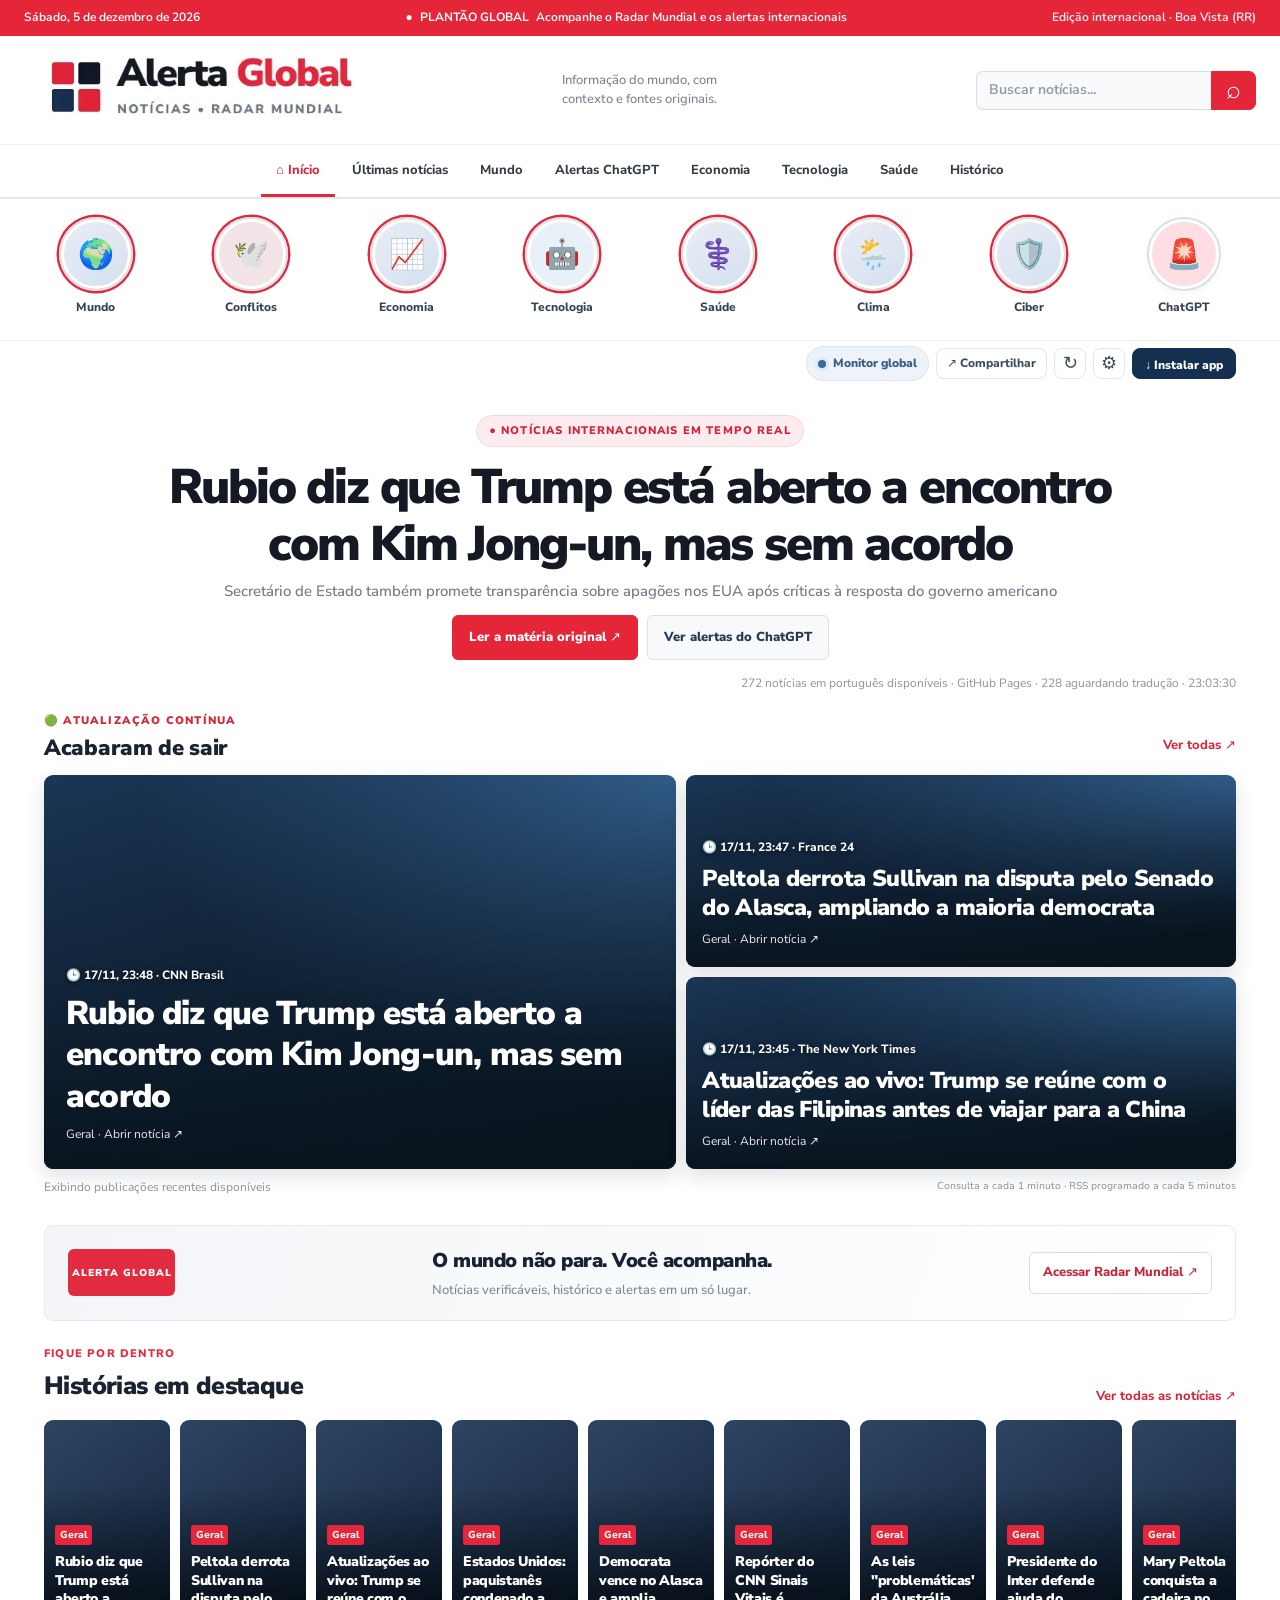
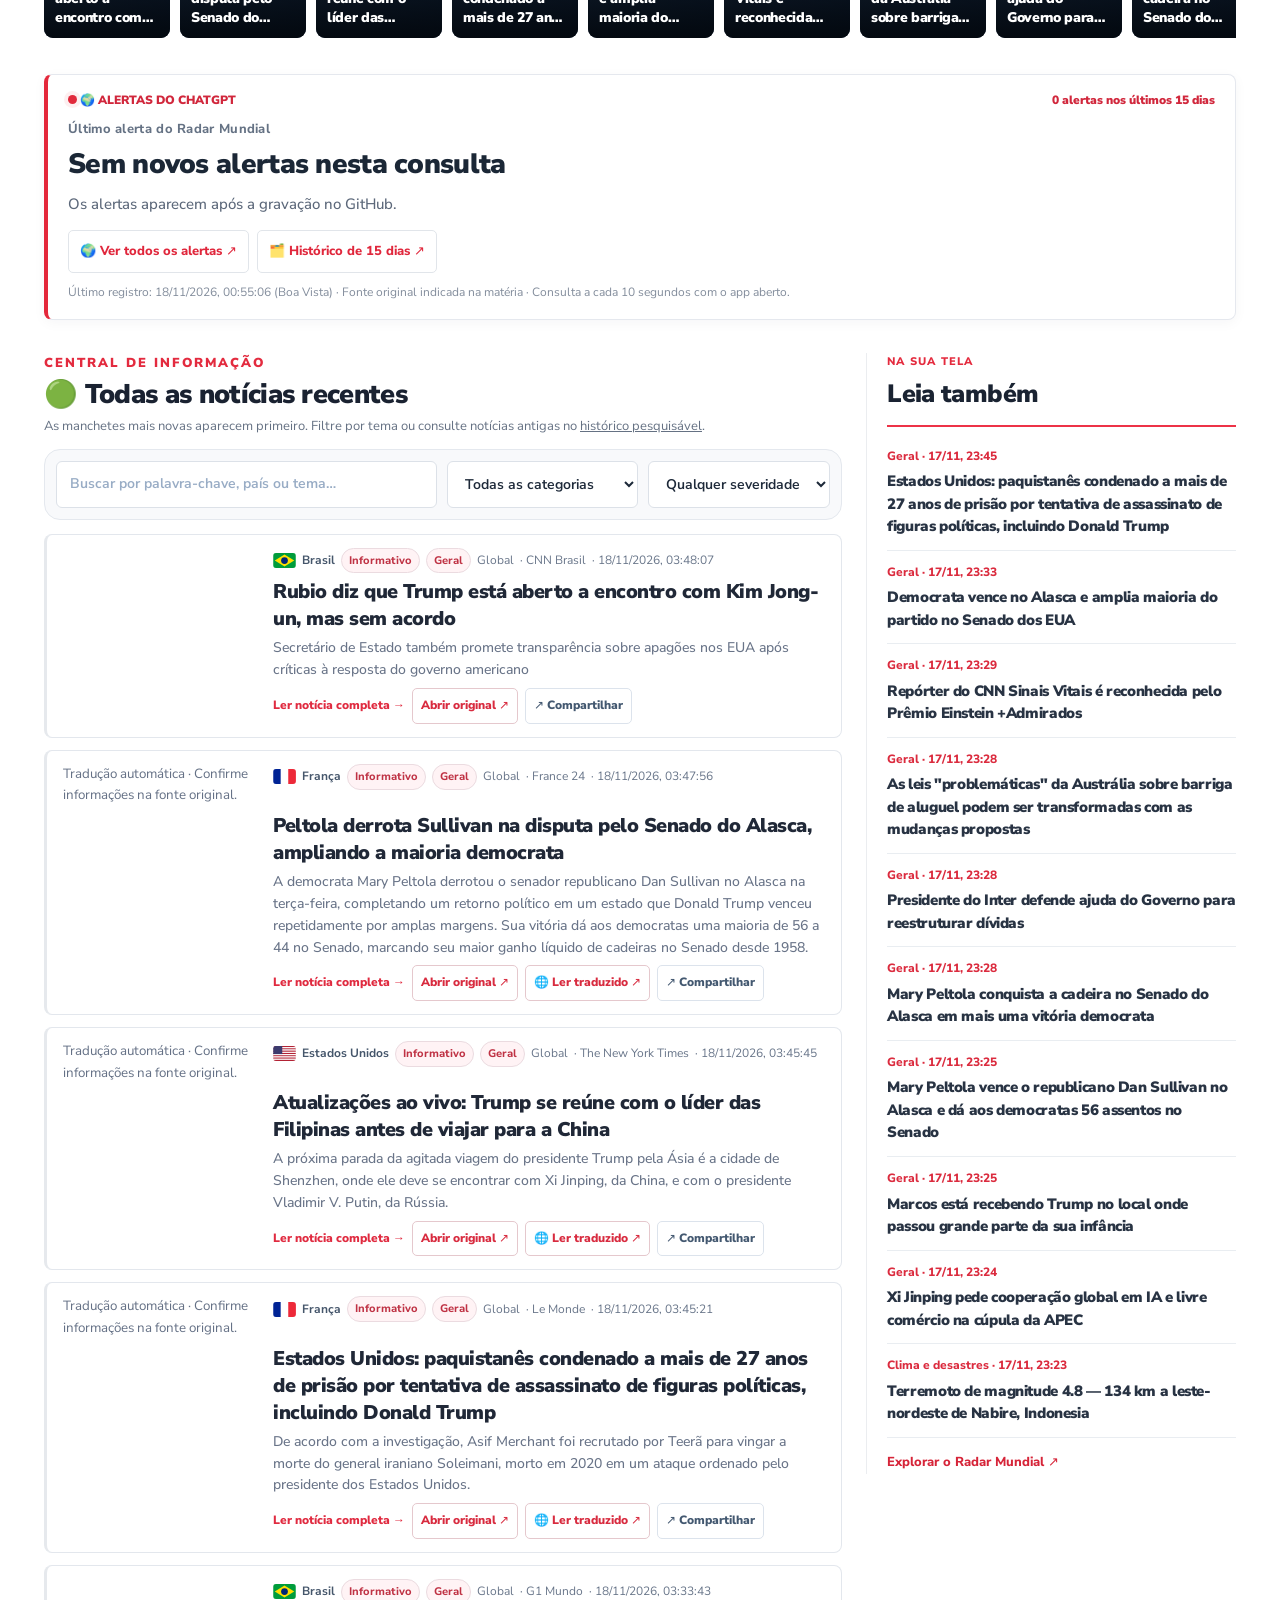
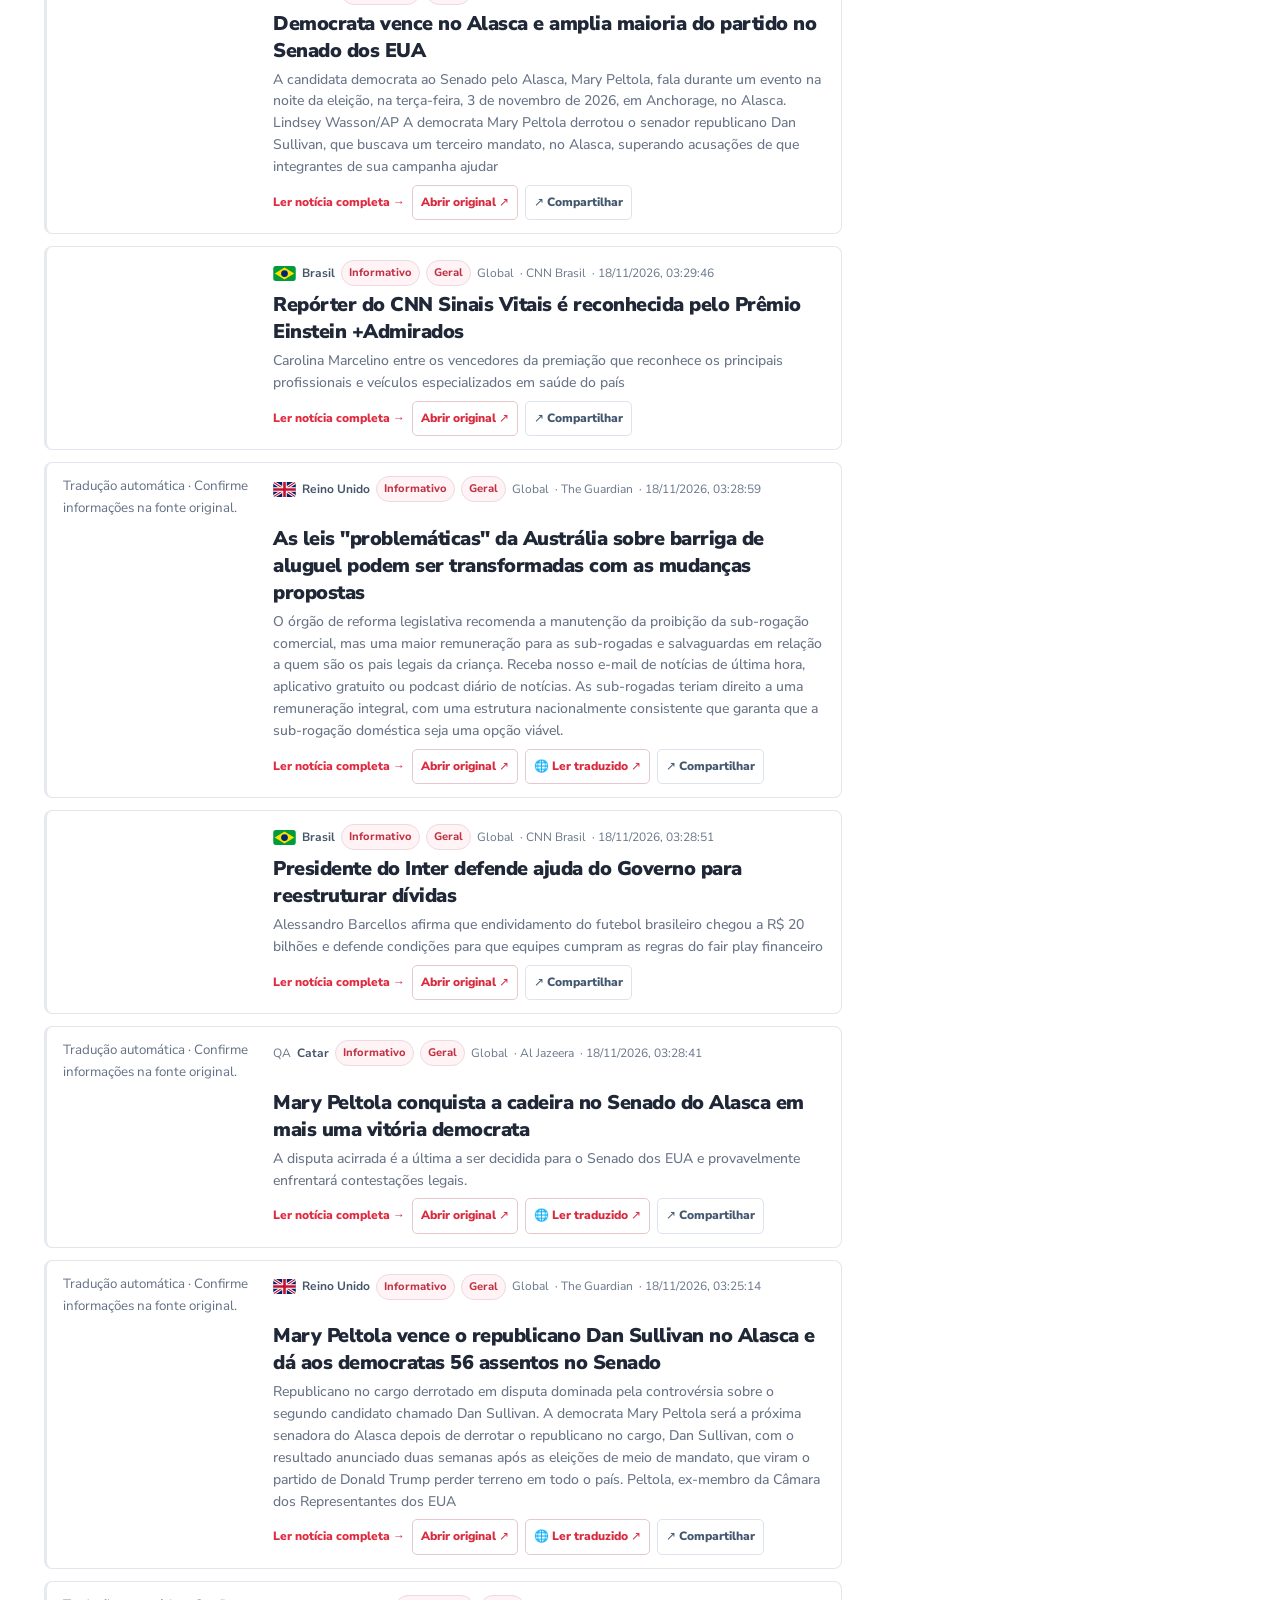
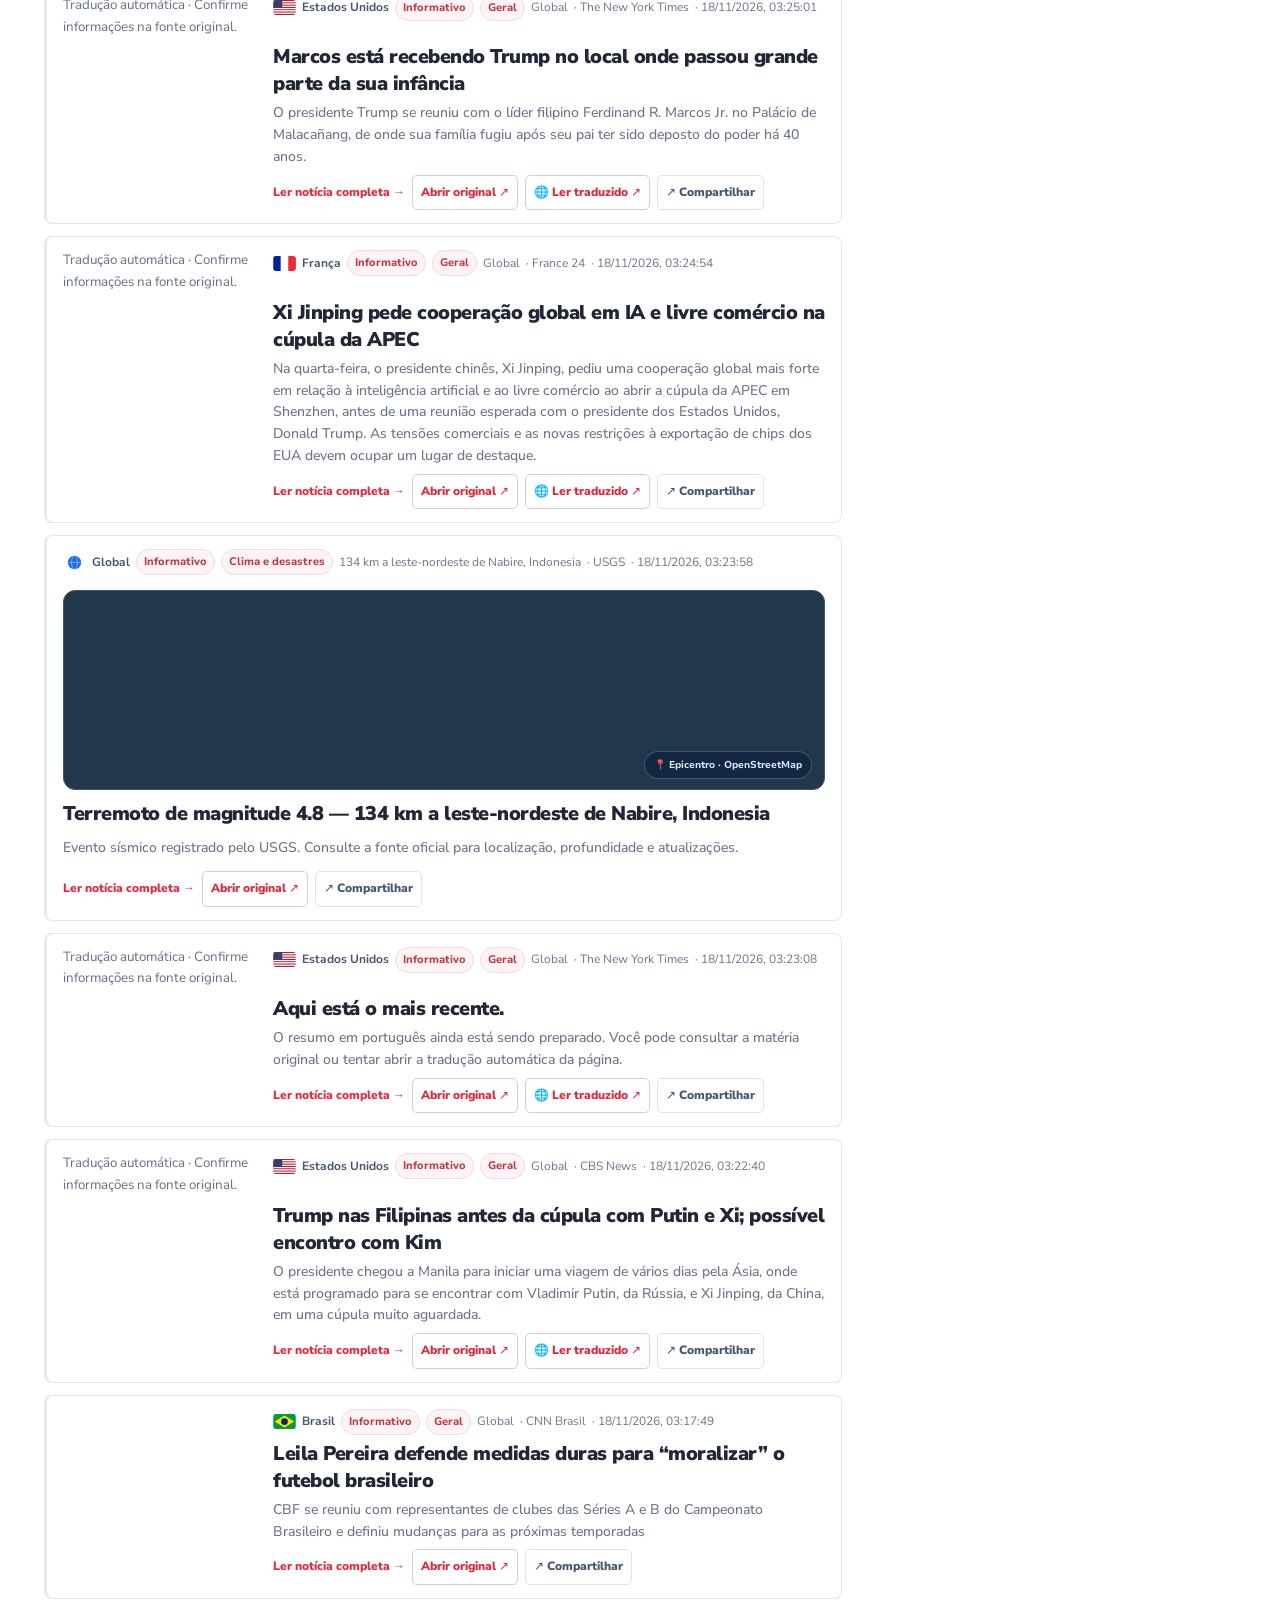
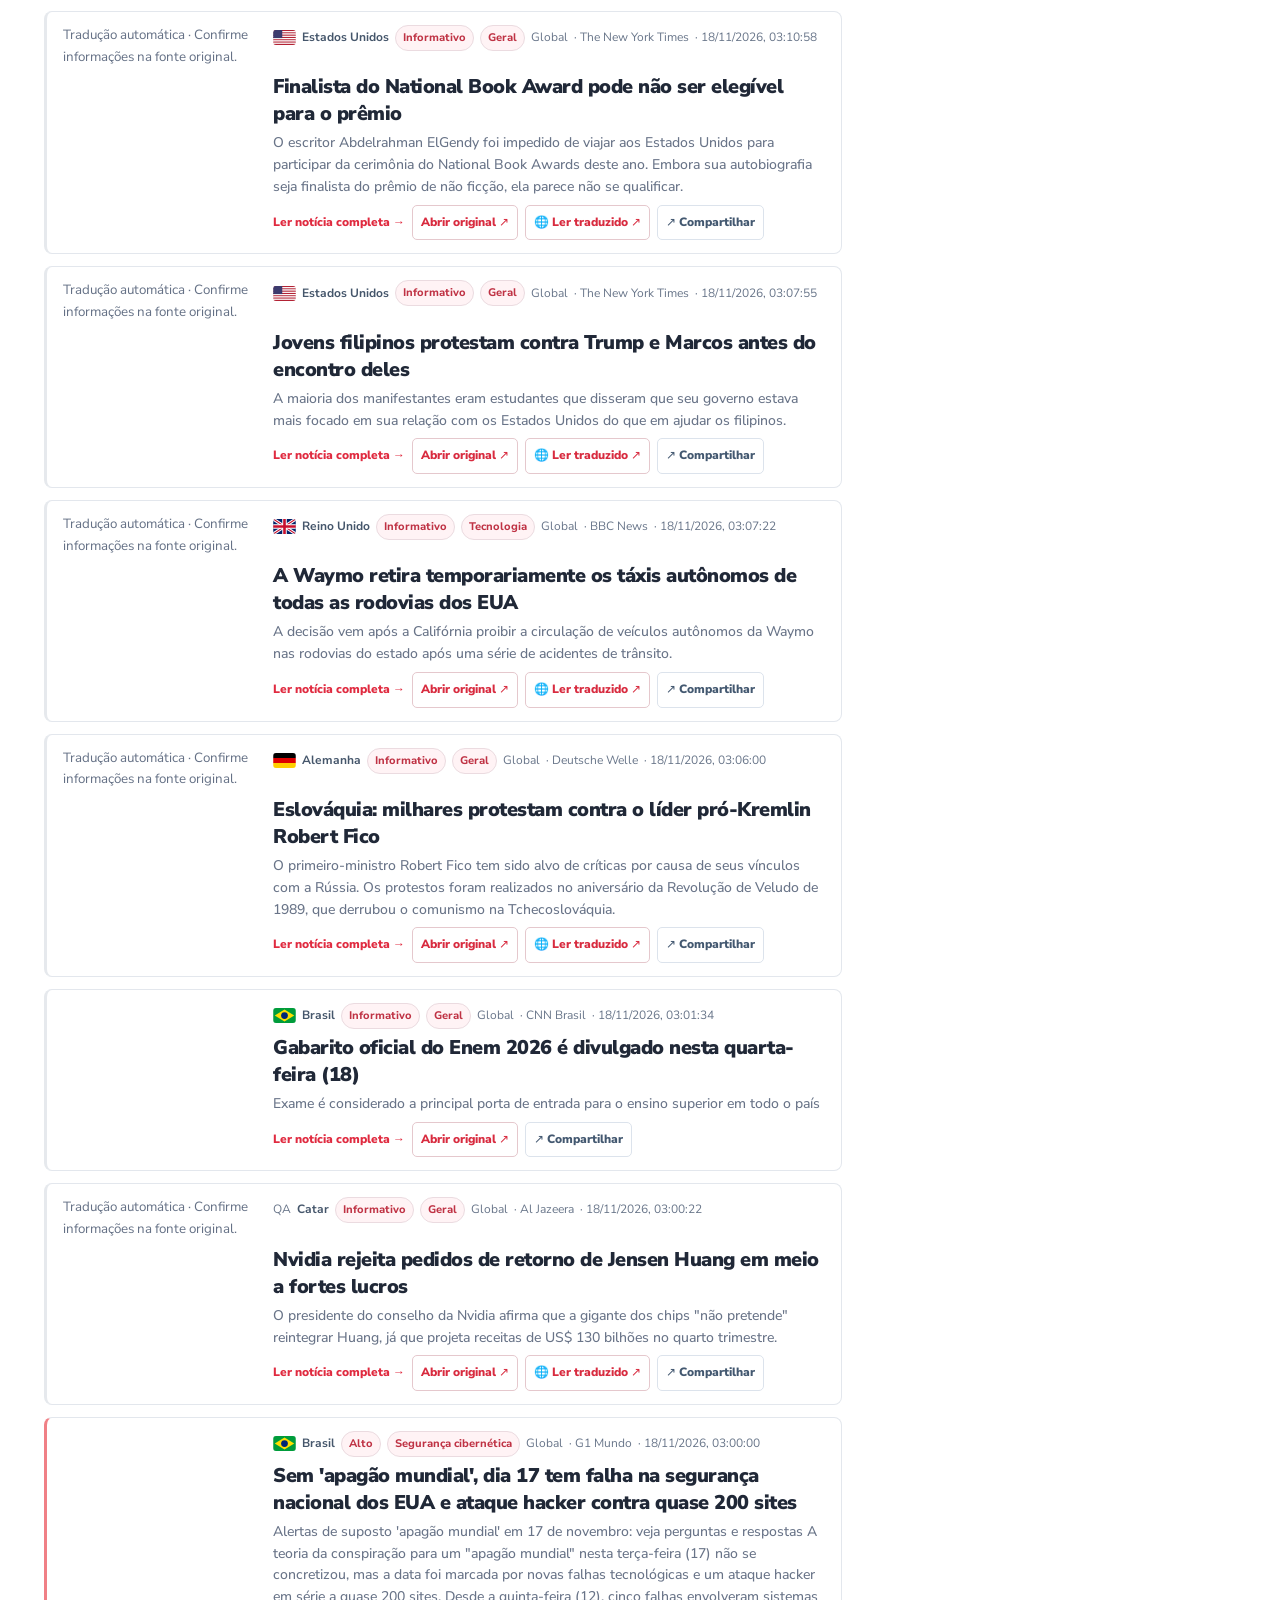
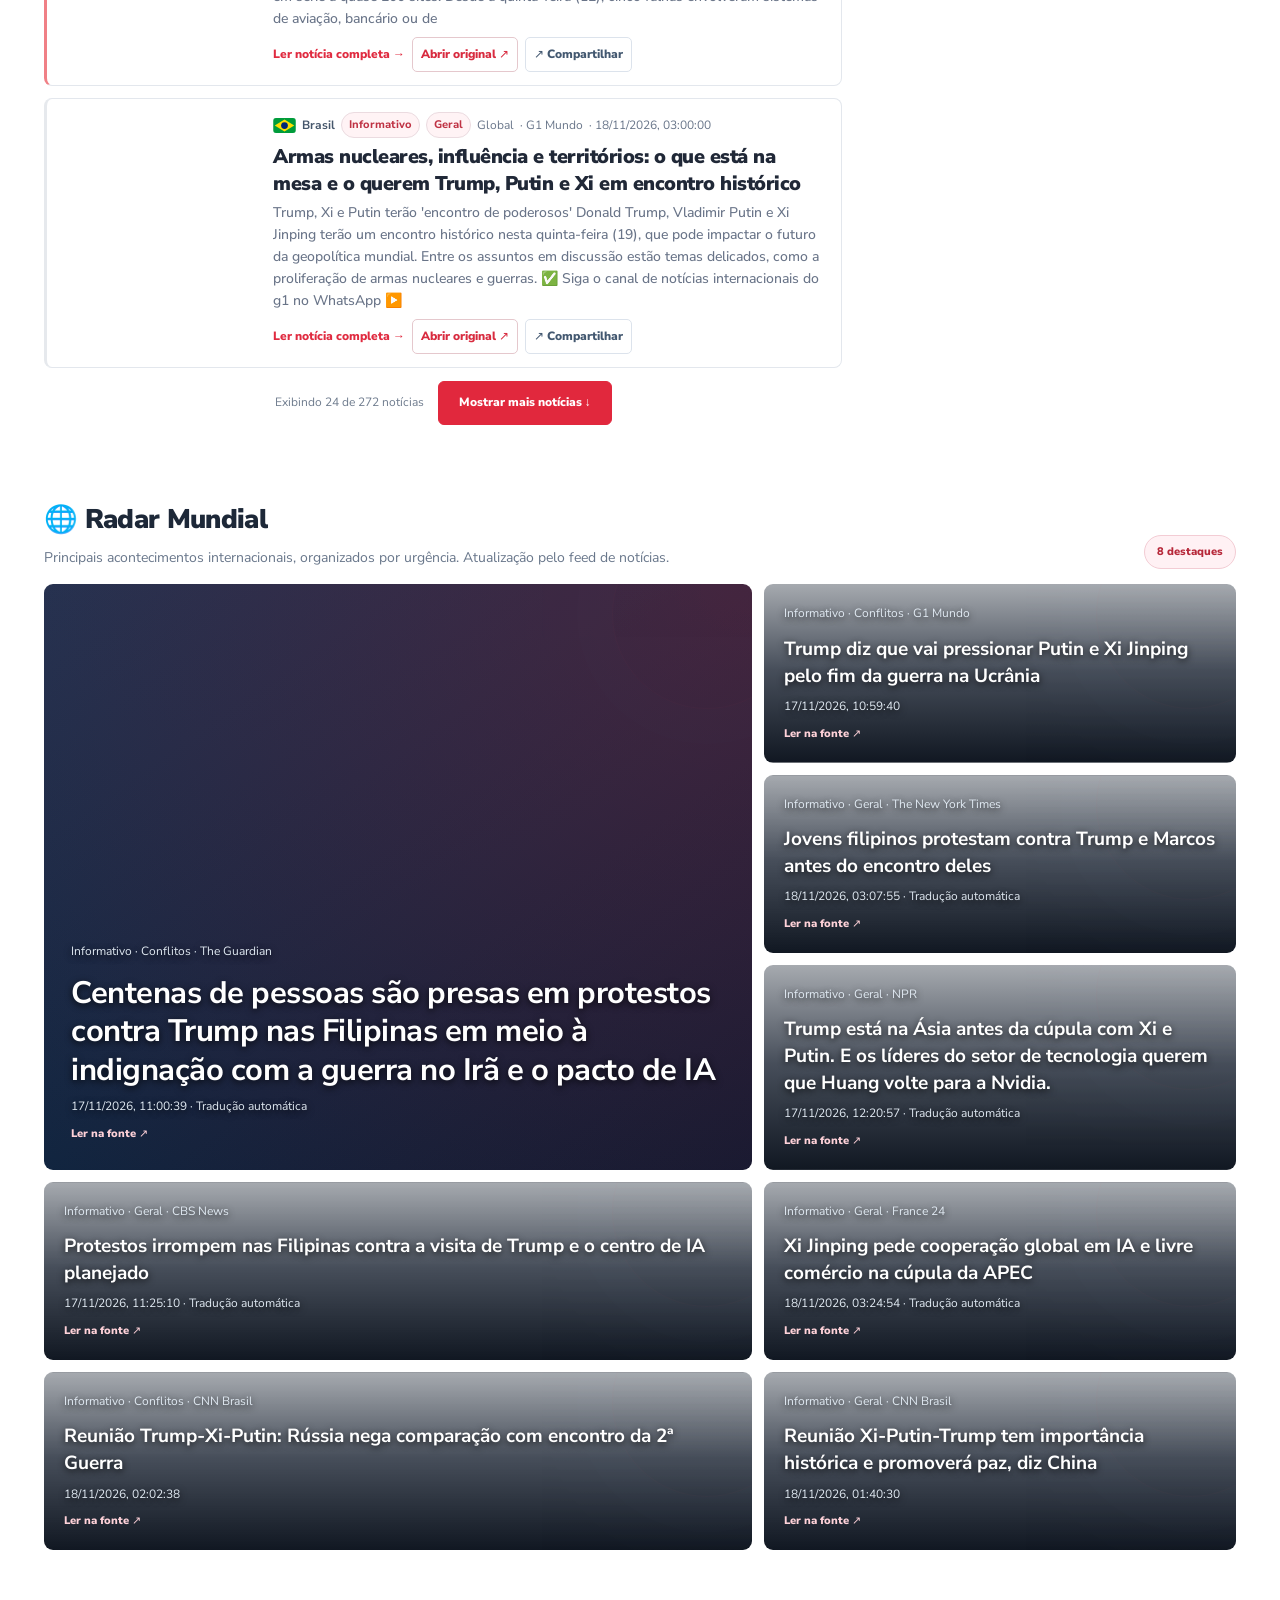
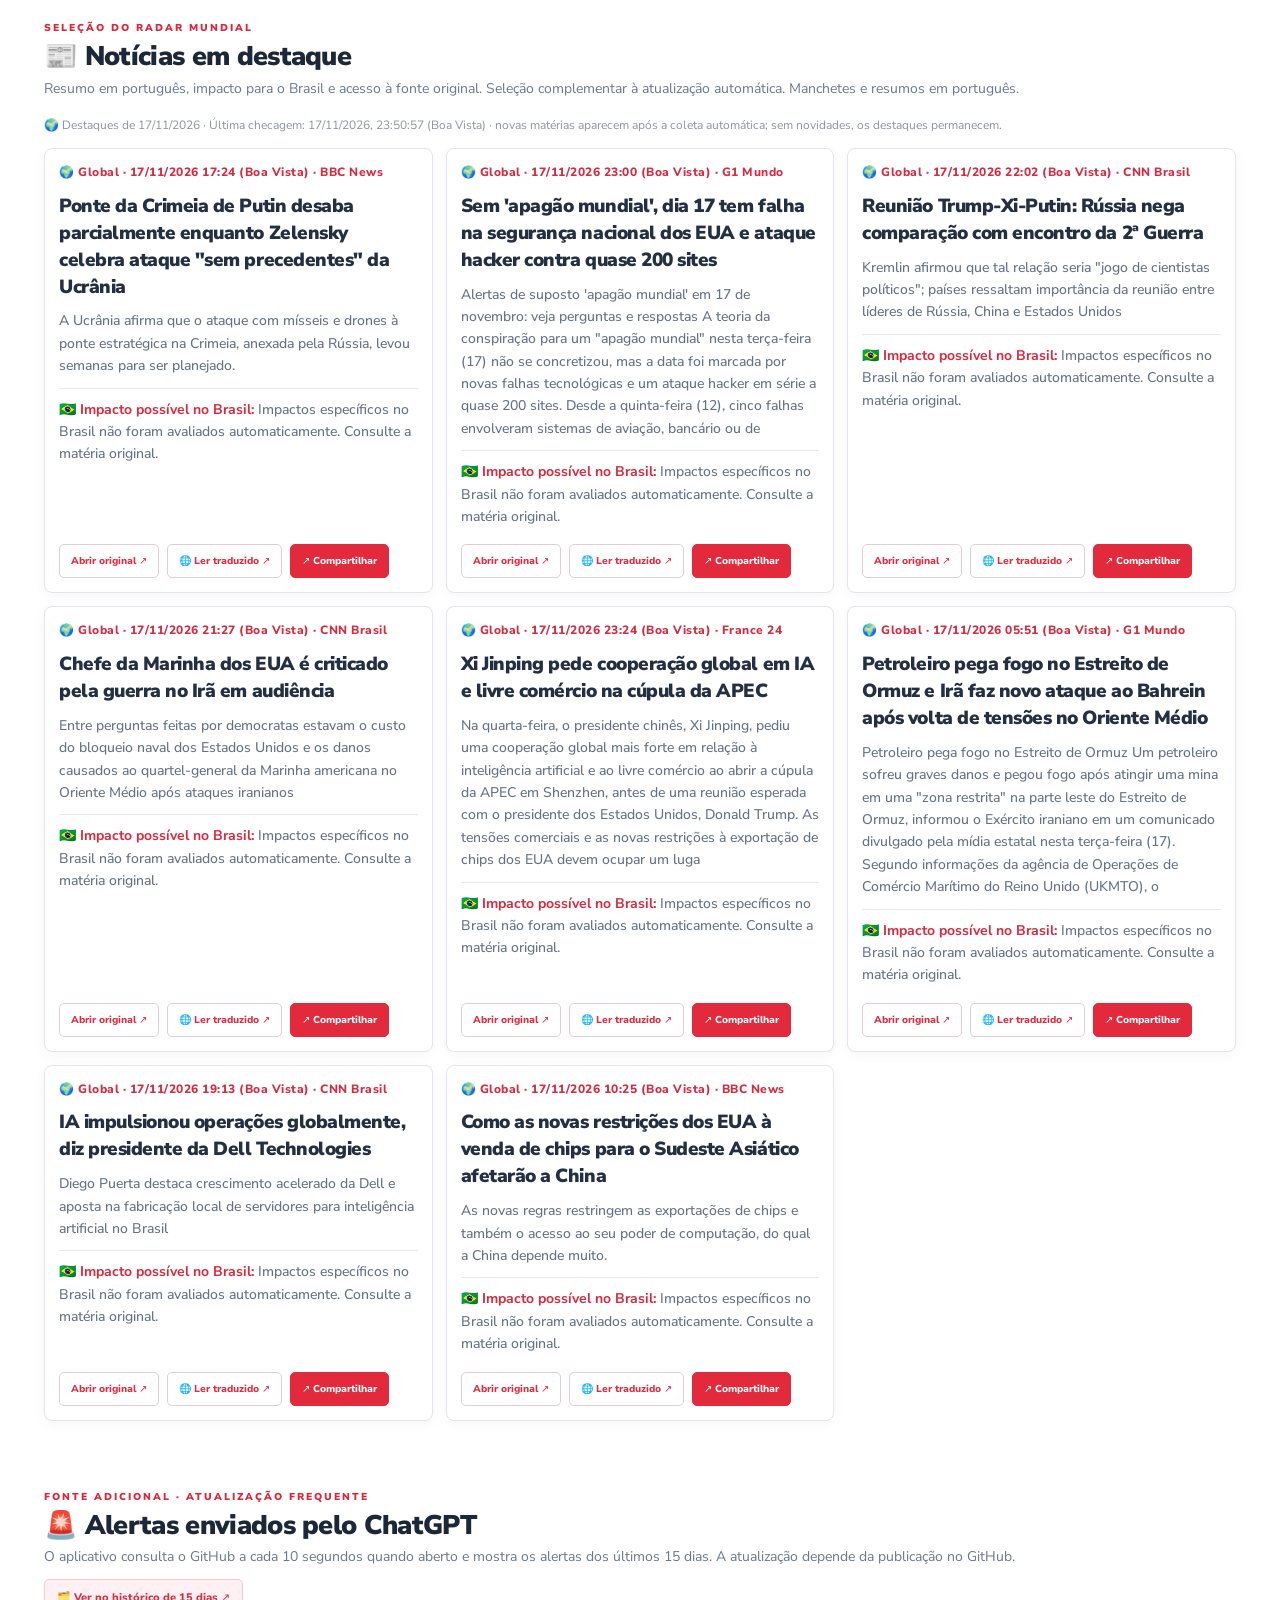
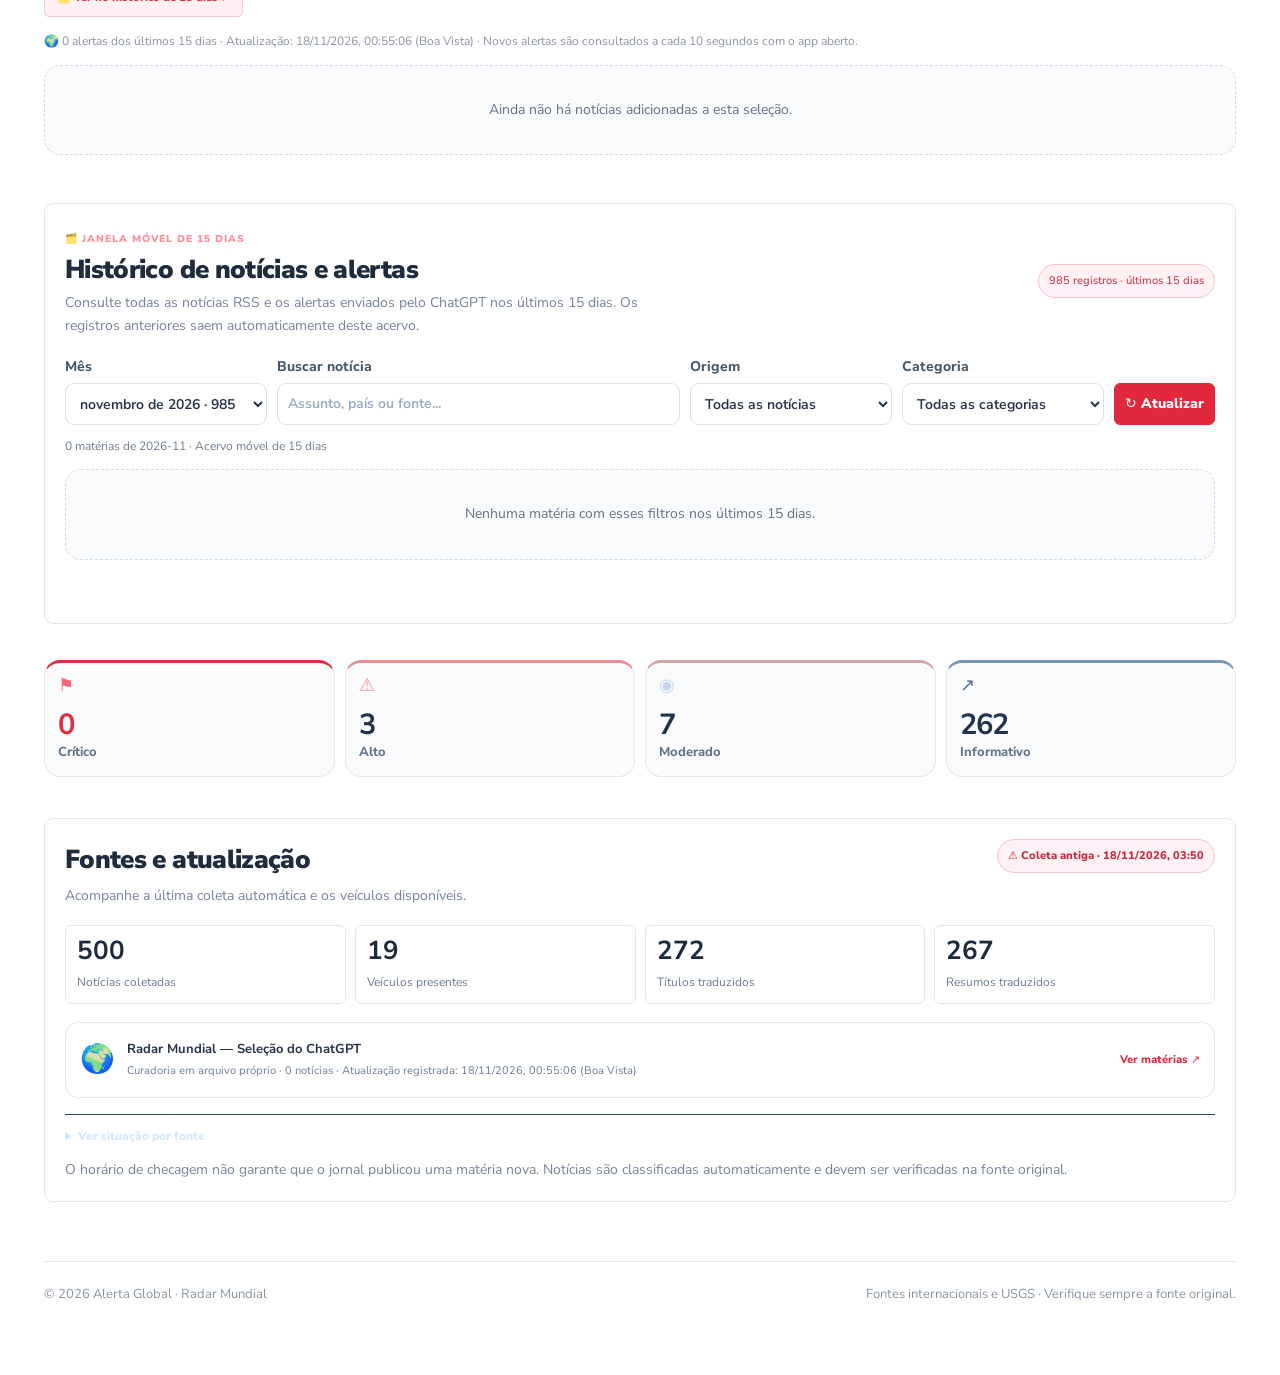
==== index.html @ 38c34520 "Círculos de assuntos viram stories com link para a matéria" ====
<!DOCTYPE html>
<html lang="pt-BR">
<head>
<meta charset="UTF-8">
<meta name="viewport" content="width=device-width, initial-scale=1.0, viewport-fit=cover">
<meta name="theme-color" content="#df2337">
<meta name="color-scheme" content="light">
<meta name="ag-theme-version" content="logo-mobile-20261117-v4">
<meta name="description" content="Radar Mundial e Alerta Global: notícias internacionais, alertas de gravidade e monitoramento de terremotos.">
<meta name="application-name" content="Alerta Global">
<meta name="apple-mobile-web-app-capable" content="yes">
<meta name="apple-mobile-web-app-status-bar-style" content="black-translucent">
<meta name="apple-mobile-web-app-title" content="Alerta Global">
<link rel="manifest" href="./manifest.webmanifest">
<link rel="icon" type="image/svg+xml" href="./icons/alerta-global.svg?v=20261117-quadrados">
<link rel="icon" type="image/png" sizes="192x192" href="./icons/icon-192.png">
<link rel="apple-touch-icon" sizes="192x192" href="./icons/icon-192.png">
<title>Alerta Global · Radar Mundial</title>
<style>

/* Alerta Global 2.0 — painel editorial */
:root{--bg:#090e1a;--panel:#141d2e;--line:#273851;--text:#f2f5ff;--muted:#9baec5;--crit:#ff687b;--high:#ffb15d;--med:#f3d27d;--low:#80cfff;--ok:#5cf1c4}
*,*:before,*:after{box-sizing:border-box}
html{scroll-behavior:smooth;scroll-padding-top:24px}
body{margin:0;background:#090e1a;color:var(--text);font:14px/1.5 Inter,ui-sans-serif,-apple-system,BlinkMacSystemFont,"Segoe UI",sans-serif}
body:before{content:"";pointer-events:none;position:fixed;inset:0;background:radial-gradient(ellipse 44% 40% at 70% 0%,#284a7838,transparent),radial-gradient(ellipse 40% 45% at 0% 80%,#0d555333,transparent);z-index:-1}
a{color:inherit}button,select,input{font:inherit}button{cursor:pointer}button:focus-visible,a:focus-visible,select:focus-visible,input:focus-visible{outline:2px solid #91caff;outline-offset:2px}
[hidden]{display:none!important}
.app-layout{max-width:1850px;min-height:100vh;margin:auto;display:grid;grid-template-columns:235px minmax(0,1fr)}
.side{height:100vh;position:sticky;top:0;background:#0c1422;border-right:1px solid #27334a;padding:28px 17px;display:flex;flex-direction:column;gap:8px}
.logo{display:flex;align-items:center;gap:10px;text-decoration:none;padding:3px 8px 30px}.logo-symbol{display:grid;place-items:center;width:43px;height:43px;background:linear-gradient(135deg,#6582ff,#43cdb9);border-radius:14px;font-size:22px;box-shadow:0 8px 35px #3b6cff42}
.logo strong{font-size:17px;letter-spacing:-.5px}.logo small{display:block;font-size:9px;font-weight:850;color:#91a2bf;letter-spacing:2.1px}
.side-caption{padding:0 13px;font-size:10px;font-weight:850;letter-spacing:2px;text-transform:uppercase;color:#697b96;margin:2px 0 4px}
.side-link{color:#9fb2ca;border:1px solid transparent;border-radius:12px;text-decoration:none;padding:11px 13px;display:flex;align-items:center;gap:12px;font-weight:680;font-size:13px}
.side-link:hover,.side-link.active{background:#1d2c47;color:#f4f8ff;border-color:#2f4064}
.side-link span{width:22px;text-align:center;font-size:17px}
.side-bottom{margin-top:auto}.side-card{background:linear-gradient(135deg,#164349,#15223a);border:1px solid #32666b;border-radius:16px;padding:17px}
.side-card .eyebrow{color:#7ef3d6}.side-card strong{display:block;margin-top:9px;font-size:15px}
.side-card p{font-size:11px;color:#9cc2c7;margin:5px 0 14px}.side-card .line{height:4px;border-radius:10px;background:linear-gradient(90deg,#48dbc5 70%,#344b5f 70%)}
.side-version{font-size:10px;color:#687892;margin:20px 8px 0}
.workspace{min-width:0}.topbar{min-height:82px;display:flex;justify-content:space-between;align-items:center;gap:15px;border-bottom:1px solid #ffffff15;padding:17px clamp(18px,3.5vw,48px)}
.breadcrumb{font-size:11px;color:#8ea0b7}.topbar h1{margin:3px 0 0;font-size:18px;letter-spacing:-.5px}.top-actions{display:flex;gap:8px;align-items:center;flex-wrap:wrap}
.status-pill{display:inline-flex;align-items:center;gap:7px;background:#11392e;border:1px solid #2e6554;padding:7px 11px;border-radius:100px;color:#85e9c2;font-size:11px;font-weight:850}
.dot{display:inline-block;width:8px;height:8px;border-radius:50%;background:#51e7ac;box-shadow:0 0 0 4px #55e9af20}.dot.off{background:#8092a2;box-shadow:none}
.icon-action{background:#172439;border:1px solid #34455d;border-radius:11px;height:38px;width:38px;font-size:18px;color:#e7f0ff}
.install-btn{border:1px solid #6e87ff;border-radius:11px;padding:9px 14px;background:linear-gradient(120deg,#6483ff,#465dd8);color:white;font-weight:850;font-size:12px}
main{max-width:1480px;padding:25px clamp(18px,3.5vw,48px) 85px;margin:auto}
.hero{position:relative;isolation:isolate;overflow:hidden;padding:36px clamp(23px,4vw,43px);border-radius:24px;background:radial-gradient(ellipse at 85% 35%,#2b829053,transparent 44%),linear-gradient(115deg,#1c3154,#132237 72%,#0d1b2c);border:1px solid #45628d82;min-height:284px;display:flex;align-items:center}
.hero:before{content:"";z-index:-1;position:absolute;width:360px;height:360px;right:6%;top:-50px;border:1px solid #88c7f17c;border-radius:50%;box-shadow:0 0 0 27px #88d3f00a,0 0 0 73px #88d3f00a,0 0 100px #488fbd18 inset;background:repeating-radial-gradient(circle,#c4e5ff1e 0 1px,transparent 2px 41px)}
.hero:after{content:"";z-index:-1;position:absolute;width:360px;height:360px;right:6%;top:-50px;border:1px solid #81c1f228;border-radius:50%;transform:scaleX(.6)}
.hero-copy{max-width:570px}.hero-label{display:inline-flex;align-items:center;gap:8px;background:#1b67613d;color:#8bfad7;border:1px solid #51c6b266;padding:6px 12px;border-radius:100px;font-size:10px;font-weight:850;text-transform:uppercase;letter-spacing:1.5px}
.hero h2{font-size:clamp(32px,3.8vw,52px);line-height:1.08;letter-spacing:-1.7px;margin:18px 0 14px}
.hero h2 em{font-style:normal;background:linear-gradient(100deg,#b2c7ff,#65e7d7);-webkit-background-clip:text;background-clip:text;color:transparent}
.hero p{max-width:490px;font-size:13px;line-height:1.7;color:#b7c9dc;margin:0}
.hero-cta{display:flex;gap:15px;flex-wrap:wrap;align-items:center;margin-top:22px}
.hero-cta a{background:#f6f8ff;color:#152642;text-decoration:none;font-size:12px;font-weight:850;border-radius:11px;padding:11px 16px}
.hero-cta small{font-size:11px;color:#aac4dc}
.status-text{font-size:11px;color:#96a9be;margin:14px 0 4px;min-height:18px}
.levels{display:grid;grid-template-columns:repeat(4,minmax(0,1fr));gap:12px;margin:17px 0 27px}
.level{border:1px solid #293c55;border-top:2px solid #3c546b;border-radius:16px;background:linear-gradient(140deg,#182439,#111b2b);padding:18px;text-align:left;min-height:129px;display:flex;flex-direction:column;transition:transform .18s,border-color .18s;cursor:pointer;color:var(--text);width:100%}
.level:hover{transform:translateY(-2px);border-color:#547398}.level strong{font-size:33px;line-height:1.15;letter-spacing:-1px;margin-top:14px}
.level span{font-size:11px;color:#b8c6d7;font-weight:750}
.level:before{content:"◉";color:#c9d8eb;line-height:1;font-size:18px}
.level.crit{border-top-color:#f46678}.level.crit:before{content:"⚑";color:var(--crit)}.level.crit strong{color:var(--crit)}
.level.high{border-top-color:#efa659}.level.high:before{content:"⚠";color:var(--high)}.level.high strong{color:var(--high)}
.level.med{border-top-color:#e6cd7a}.level.med strong{color:var(--med)}
.level.low{border-top-color:#71bffe}.level.low:before{content:"↗";color:var(--low)}.level.low strong{color:var(--low)}
.level[aria-pressed="true"]{border-color:#91caff;box-shadow:0 0 0 2px #91caff40,0 10px 30px #080e2066;background:linear-gradient(135deg,#213854,#17253b)}
.level[aria-pressed="true"]:after{content:"▼ Ver notícias";font-size:10px;color:#a9d9ff;font-weight:850;margin-top:9px}
.filter-result{display:flex;align-items:center;gap:12px;justify-content:space-between;flex-wrap:wrap;margin:12px 0 17px;border:1px solid #426182;border-radius:12px;padding:12px 15px;background:#192a41;color:#dbe9f9;font-size:12px;font-weight:700}
.filter-result button{border:1px solid #709bd0;border-radius:10px;background:#294d72;color:#fff;font-weight:800;padding:8px 12px}
.filter-result button:hover{background:#345e8a}
.section-header{display:flex;justify-content:space-between;align-items:end;gap:12px;margin:24px 0 15px}
.section-header .eyebrow{color:#8ea6d5;font-weight:900;letter-spacing:2px;text-transform:uppercase;font-size:10px}
.section-header h2{font-size:clamp(22px,2.5vw,29px);line-height:1.2;letter-spacing:-.9px;margin:5px 0 0}
.section-header p{font-size:12px;color:#93a6bd;margin:4px 0 0}
.radar{margin:8px 0 30px}.radar-head{display:flex;justify-content:space-between;align-items:end;gap:15px;margin-bottom:15px}
.radar-head h2{font-size:clamp(22px,2.5vw,29px);letter-spacing:-.8px;margin:0}
.radar-head p{font-size:12px;color:#9aacc4;margin:5px 0 0}
#radarCount{color:#83eecb;font-size:11px;font-weight:850;border:1px solid #3f7569;background:#133b3440;border-radius:100px;padding:7px 12px;white-space:nowrap}
.radar-feed{display:grid;grid-template-columns:minmax(0,1.2fr) minmax(0,.8fr);gap:12px}
.radar-item{border:1px solid #3d526e;border-radius:18px;display:flex;flex-direction:column;justify-content:end;min-height:145px;padding:20px;text-decoration:none;background:radial-gradient(ellipse at 100% 0%,#4b718a44,transparent 48%),linear-gradient(135deg,#1a3450,#162237);position:relative;overflow:hidden;transition:transform .18s,border-color .18s}
.radar-item:hover{transform:translateY(-2px);border-color:#80a8d9}
.radar-item:before{content:"";width:190px;height:190px;position:absolute;pointer-events:none;top:-65px;right:-50px;border-radius:50%;border:1px solid #afcfff37;box-shadow:0 0 0 35px #d9ecff0a,0 0 0 70px #d9ecff05}
.radar-item:first-child{grid-row:span 3;min-height:318px;padding:27px;background:radial-gradient(ellipse at 95% 14%,#27949c66,transparent 54%),linear-gradient(133deg,#204d66,#0f223b)}
.radar-item small{font-size:10px;color:#a9bcd4}.radar-item strong{font-size:16px;line-height:1.4;margin:12px 0 8px;position:relative}
.radar-item:first-child strong{font-size:clamp(21px,2.6vw,30px);letter-spacing:-.5px;line-height:1.24}
.radar-item:after{content:"Ler na fonte ↗";font-size:11px;color:#85f2d3;font-weight:850;margin-top:8px}
.banner{display:none;border:1px solid #b14a666a;border-radius:17px;background:linear-gradient(115deg,#3e1c2b99,#1c2037);padding:17px 20px;margin:0 0 25px}
.banner.show{display:block}.banner h2{font-size:13px;color:#ff92a1;margin:0 0 9px}
.banner ul{list-style:none;padding:0;margin:0;display:grid;gap:7px}.banner li{color:#f3c2cf;font-size:12px}
.toolbar{display:flex;gap:10px;flex-wrap:wrap;border:1px solid #2a3b54;padding:14px;border-radius:16px;background:#131d2f;margin:15px 0}
.toolbar input,.toolbar select,.settings input,.settings select{padding:11px 13px;background:#0e1727;color:#e8f1ff;border:1px solid #344861;border-radius:11px;font-size:12px}
.toolbar input{flex:1;min-width:200px}.toolbar select{min-width:140px}
.card{display:flex;flex-direction:column;gap:10px;background:#141e2f;border:1px solid #2a3c53;border-left:3px solid #324a66;border-radius:17px;padding:18px;min-width:0;transition:transform .18s,border-color .18s}
.card:hover{transform:translateY(-2px);border-color:#5e7897}
.card.linked{position:relative;cursor:pointer}
.card.linked:hover{border-color:#83b9ef;box-shadow:0 12px 38px #0004}
.card-full-link{position:absolute;inset:0;z-index:2;border-radius:17px}
.card-full-link:focus-visible{outline:3px solid #91caff;outline-offset:3px}
.card-actions{display:flex;align-items:center;gap:12px;flex-wrap:wrap;margin-top:8px}
.card-read-more{display:inline-block;color:#9ec9ff;font-size:11px;font-weight:850}
.card-open-button{position:relative;z-index:3;display:inline-flex;align-items:center;justify-content:center;gap:6px;padding:9px 13px;border:1px solid #82b5ee;border-radius:10px;background:#315781;color:#f5faff!important;font-size:11px;font-weight:850;text-decoration:none;transition:background .18s,transform .18s}
.card-open-button:hover{background:#4277ae;transform:translateY(-1px)}
.card-open-button:focus-visible{outline:3px solid #a9d4ff;outline-offset:3px}
.card-share-button{position:relative;z-index:3;display:inline-flex;align-items:center;justify-content:center;gap:6px;padding:9px 13px;border:1px solid #64c7ad;border-radius:10px;background:#14544b;color:#e6fff7;font-size:11px;font-weight:850;transition:background .18s,transform .18s}
.card-share-button:hover{background:#1b7165;transform:translateY(-1px)}
.card-share-button:focus-visible{outline:3px solid #a9efdf;outline-offset:3px}
.card.linked .card-map iframe{pointer-events:none}
.card.crit{border-left-color:var(--crit)}.card.high{border-left-color:var(--high)}.card.med{border-left-color:var(--med)}.card.low{border-left-color:var(--low)}
.card h3{font-size:16px;line-height:1.38;letter-spacing:-.25px;margin:3px 0 0}.card p{font-size:12px;line-height:1.64;color:#b0c0d1;margin:0}
.card .meta{display:flex;flex-wrap:wrap;gap:7px;align-items:center;font-size:10px;color:#97a8bd}
.card .flag{height:15px;width:23px;object-fit:cover;border-radius:3px}.card .country{color:#d8e5f2;font-weight:700}
.tag{border:1px solid #435570;padding:4px 9px;border-radius:100px;font-size:10px;font-weight:750;color:#bcd2ed}
.tag.sev-crit{border-color:#d45067;color:#ff98a4;background:#68334437}
.tag.sev-high{border-color:#ba814c;color:#ffd29a;background:#72542c37}
.tag.sev-med{border-color:#b19d59;color:#ffe0a0;background:#6d602637}
.tag.sev-low{border-color:#427d9e;color:#a3e0ff;background:#2c647737}
.card .detail{border-top:1px solid #34475e;padding-top:10px}.detail strong{display:block;font-size:10px;color:#a8bdd5;text-transform:uppercase;margin-bottom:5px}.detail p{white-space:pre-line}
.card a{color:#9ec9ff;font-size:11px;font-weight:850;text-decoration:none}
#feed{display:grid;grid-template-columns:repeat(2,minmax(0,1fr));gap:12px;margin:14px 0 27px}
.empty{grid-column:1/-1;border:1px dashed #344c68;border-radius:16px;text-align:center;color:#95a6b8;background:#131e2d;padding:33px;font-size:12px}
.settings{display:none;border:1px solid #2e405b;border-radius:17px;padding:21px;background:#121e2e}.settings.open{display:block}
.settings strong{font-size:17px}.settings label{display:block;font-size:11px;color:#b3c4d5;margin:12px 0 5px;font-weight:700}
.settings input,.settings select{width:100%}.settings .row{display:flex;flex-wrap:wrap;gap:9px;margin-top:15px}
.settings button{background:#4967dc;border:1px solid #6885e9;color:white;border-radius:9px;padding:10px 13px;font-weight:800;font-size:12px}.settings .ghost{background:#202f45;border-color:#43546a}
.note{font-size:11px;color:#96a9c2;line-height:1.65}.offline-note{border:1px solid #7a6c3c;border-radius:12px;background:#38301e;color:#f0da9e;padding:10px 13px;margin-bottom:14px;font-size:12px}
.footer{border-top:1px solid #2c3b4f;padding-top:22px;color:#6f839f;font-size:11px;display:flex;justify-content:space-between;gap:12px}
.bottom-nav{display:none}
@media(max-width:1160px){.app-layout{grid-template-columns:195px minmax(0,1fr)}.side{padding-left:10px;padding-right:10px}}
@media(max-width:900px){.app-layout{display:block}.side{display:none}.topbar{min-height:70px;padding:13px 19px}main{padding:17px 17px 122px}.bottom-nav{display:flex;position:fixed;z-index:20;bottom:max(10px,env(safe-area-inset-bottom));left:12px;right:12px;justify-content:space-around;padding:7px;background:#17253cf3;border:1px solid #354b6a;box-shadow:0 15px 44px #0008;border-radius:17px;backdrop-filter:blur(16px)}.bottom-nav a,.bottom-nav button{flex:1;display:flex;flex-direction:column;align-items:center;gap:4px;color:#aec1d8;padding:5px;border:0;background:none;text-decoration:none;font-size:10px;border-radius:9px}.bottom-nav .bico{font-size:20px}.bottom-nav a:first-child{background:#2d446c;color:white}}
@media(max-width:620px){.topbar .breadcrumb,.topbar .status-pill{display:none}.topbar h1{font-size:16px}.top-actions{gap:6px}.icon-action{width:35px;height:35px}.install-btn{font-size:10px;padding:8px}.hero{min-height:274px;border-radius:19px;padding:24px 21px}.hero:before{right:-135px;top:-74px;opacity:.36}.hero h2{font-size:33px}.hero p{font-size:12px;max-width:300px}.hero-cta{gap:9px}.levels{grid-template-columns:repeat(2,minmax(0,1fr));gap:9px}.level{min-height:108px;padding:14px}.level strong{font-size:27px;margin-top:9px}.radar-feed,#feed{grid-template-columns:1fr}.radar-item:first-child{grid-row:auto;min-height:235px}.radar-item:first-child strong{font-size:22px}.toolbar{flex-direction:column;padding:11px}.toolbar input,.toolbar select{width:100%;min-width:0}.footer{display:block}.footer span{display:block;margin-bottom:7px}}

/* Fotografia editorial proveniente do RSS original; nunca usar imagem genérica como notícia. */
.card-image{width:100%;height:186px;object-fit:cover;display:block;border-radius:11px;border:1px solid #304762;background:#1b2b40}
.card.has-image{gap:12px}
.radar-item.has-image{background-image:linear-gradient(0deg,rgba(7,14,25,.96) 0%,rgba(9,19,35,.75) 52%,rgba(9,20,35,.36) 100%),var(--story-image);background-position:center;background-size:cover}
.radar-item.has-image:before{opacity:.15}
.radar-item.has-image strong,.radar-item.has-image small{position:relative;z-index:1;text-shadow:0 2px 7px rgba(0,0,0,.8)}
.card .image-credit{font-size:10px;color:#8eabc6;margin-top:-7px}
.radar-item{isolation:isolate}
.radar-item .quake-map{position:absolute;inset:0;z-index:0;opacity:.85}
.radar-item .quake-map iframe{height:100%;width:100%;border:0;pointer-events:none;filter:saturate(.9)}
.radar-item.has-map:before{opacity:0}
.radar-item.has-map{background:#244766}
.radar-item.has-map:after{position:relative}
.radar-item.has-map small,.radar-item.has-map strong{z-index:2;position:relative;text-shadow:0 2px 8px #000}
.radar-item.has-map .quake-map:after{content:"";position:absolute;inset:0;background:linear-gradient(0deg,#091728 0%,#11243aa8 45%,#0c1b2d38 100%);pointer-events:none}
.quake-map-label{position:absolute;right:12px;top:12px;z-index:2;background:#0d253ecc;color:#d6eeff;border:1px solid #83b9e155;border-radius:50px;padding:5px 9px;font-size:10px;font-weight:750}
.card-map{height:200px;border-radius:12px;overflow:hidden;position:relative;border:1px solid #3d5871;background:#20384a}
.card-map iframe{width:100%;height:100%;border:0;pointer-events:none}
.card-map .quake-map-label{top:auto;bottom:10px}
.share-btn{border:1px solid #4d729e;border-radius:11px;padding:9px 13px;background:#1b344d;color:#def3ff;font-size:12px;font-weight:800}
.share-btn:hover{background:#284a6a}
.share-modal{position:fixed;z-index:90;inset:0;background:#050c19d9;display:grid;place-items:center;padding:20px}
.share-panel{width:min(440px,100%);background:#142339;border:1px solid #436288;border-radius:19px;padding:25px;box-shadow:0 20px 80px #000a}
.share-panel h2{margin:0 0 7px;font-size:21px}.share-panel p{color:#b4c9dc;font-size:13px}
.share-options{display:grid;grid-template-columns:repeat(2,1fr);gap:10px;margin-top:18px}
.share-options a,.share-options button{display:block;text-decoration:none;text-align:center;background:#223955;color:#ebf6ff;border:1px solid #45617d;border-radius:11px;padding:12px 8px;font-weight:760;font-size:13px}
.share-options a:hover,.share-options button:hover{background:#305174}
.share-options #shareWhatsApp{background:#135c43;border-color:#28a879;color:#f5fffb}
.share-options #shareWhatsApp:hover{background:#197653}
.share-options #shareInstagram{background:#3d2b54;border-color:#9a5dc1}
.share-options #shareInstagram:hover{background:#543c75}
.share-close{float:right;color:#ecf6ff;background:transparent;border:0;font-size:24px}
@media(max-width:620px){.share-btn{padding:8px 10px;font-size:11px}.radar-item .quake-map-label{right:7px;top:7px}}

@media(max-width:620px){.card-image{height:210px}}
@media(prefers-reduced-motion:reduce){html{scroll-behavior:auto}*{transition:none!important}}


/* Sidebar 3.0: identidade de app editorial premium */
.app-layout{grid-template-columns:270px minmax(0,1fr)}
.side{height:100dvh;min-height:640px;background:linear-gradient(180deg,#0a1426 0%,#080f1f 100%);border-right:1px solid #263954;box-shadow:inset -1px 0 0 #142a414d;padding:21px 16px 16px;gap:0;overflow-y:auto;scrollbar-width:thin;scrollbar-color:#284765 transparent}
.logo{display:flex;align-items:center;gap:12px;padding:6px 6px 19px;text-decoration:none;min-width:0}
.logo-symbol{width:58px;height:58px;min-width:58px;display:grid;place-items:center;border-radius:16px;overflow:hidden;background:#0d2748;border:1px solid #2763a4;box-shadow:0 0 0 3px #14375955,0 10px 25px #0007}
.logo-symbol img{display:block;width:100%;height:100%;object-fit:cover}
.logo-type{min-width:0}.logo-type strong{display:flex;align-items:center;gap:5px;font-size:17px;line-height:1.2;letter-spacing:-.45px;color:#f8fbff;white-space:nowrap}
.brand-siren{font-size:15px;filter:drop-shadow(0 0 5px #ff414b88)}
.logo-type small{display:block;margin-top:5px;color:#65b6fc;font-size:9px;font-weight:850;letter-spacing:2.05px}
.side-live{display:flex;align-items:center;gap:9px;margin:2px 4px 23px;padding:10px 11px;background:#0d2e30;border:1px solid #23695d;border-radius:12px;color:#85f6cf;font-size:11px;font-weight:720}
.side-live-dot,.side-pulse{display:inline-block;width:8px;height:8px;border-radius:50%;background:#48e5b5;box-shadow:0 0 0 4px #48e5b51f;flex:none}
.side-live-tag{margin-left:auto;border:1px solid #286b5b;border-radius:6px;padding:2px 5px;color:#75d5ad;font-size:9px;font-weight:900}
.side-section{margin-bottom:21px}
.side-caption{padding:0 13px;font-size:10px;font-weight:900;letter-spacing:1.65px;color:#7c94b6;margin-bottom:10px}
.side-menu{display:grid;gap:4px}
.side-link{width:100%;min-height:46px;display:flex;align-items:center;gap:12px;border:1px solid transparent;border-radius:12px;background:transparent;color:#a9beda;text-decoration:none;padding:10px 11px;font-size:12px;font-weight:730;text-align:left;transition:background .18s,border-color .18s,color .18s}
.side-link .side-link-icon{width:32px;height:32px;min-width:32px;border-radius:10px;background:#15253b;display:grid;place-items:center;color:#88add8}
.side-link .side-link-icon svg{width:17px;height:17px}
.side-link .side-chevron{margin-left:auto;font-size:20px;color:#547391;line-height:1}
.side-link:hover,.side-link.active,.side-link[aria-current="page"]{background:#1b2f4b;color:#f6fbff;border-color:#3d628b}
.side-link:hover .side-link-icon,.side-link.active .side-link-icon{background:#2d5480;color:#e3f8ff}
.side-link.active{box-shadow:inset 3px 0 0 #40d5da,0 8px 25px #0002}
.side-link.active .side-chevron{color:#76e6ef}
.side-tools{margin-bottom:15px}
.side-tool:hover{background:#1a314f}
.side-bottom{margin-top:auto;padding-top:12px}
.side-card{position:relative;overflow:hidden;background:linear-gradient(150deg,#153b47,#0d263b 85%);border:1px solid #2e6970;border-radius:17px;padding:16px}
.side-card:after{content:"";position:absolute;width:135px;height:135px;right:-73px;top:-80px;border:1px solid #7bead92b;border-radius:50%;box-shadow:0 0 0 18px #68dcbe0c,0 0 0 37px #68dcbe08;pointer-events:none}
.side-card-top{display:flex;align-items:center;gap:9px;font-size:10px;color:#87f3d4;font-weight:900;letter-spacing:1px}
.side-card strong{display:block;margin-top:13px;font-size:15px;color:#f5fcff;line-height:1.35}
.side-card p{font-size:11px;color:#9ec6d4;line-height:1.55;margin:7px 0 13px}
.side-card-cta{display:flex;justify-content:space-between;align-items:center;max-width:100%;text-decoration:none;color:#d2fff3;background:#1b5a5a;border:1px solid #388d82;border-radius:9px;padding:8px 10px;font-size:11px;font-weight:850}
.side-card-cta:hover{background:#287a71}
.side-version{display:flex;align-items:center;justify-content:space-between;gap:8px;margin:17px 4px 0;font-size:9px;color:#778fab}
.side-online{color:#72d9ad;font-size:9px;font-weight:900}
@media(max-width:1160px){.app-layout{grid-template-columns:244px minmax(0,1fr)}.side{padding-left:12px;padding-right:12px}.logo-type strong{font-size:15px}.logo-symbol{width:50px;height:50px;min-width:50px}}
@media(max-width:900px){.app-layout{display:block}.side{display:none}}


/* Alerta Global — experiência mobile integrada ao painel desktop */
.mobile-brand,.mobile-drawer,.mobile-nav-backdrop{display:none}
@media(max-width:900px){
  html{scroll-padding-top:86px}
  body{overflow-x:hidden}
  .app-layout{display:block;min-width:0}
  .side{display:none}
  .workspace{min-width:0}
  .topbar{position:sticky;top:0;z-index:15;min-height:70px;padding:10px 18px;gap:10px;background:#0c1728f5;border-bottom:1px solid #31506b;backdrop-filter:blur(18px)}
  .topbar-copy{display:none}
  .mobile-brand{display:flex;align-items:center;gap:9px;min-width:0;text-decoration:none}
  .mobile-brand img{width:44px;height:44px;object-fit:cover;border-radius:12px;border:1px solid #448ed055;box-shadow:0 4px 18px #04c9ff20}
  .mobile-brand strong{display:block;color:#f3f8ff;font-size:15px;letter-spacing:-.35px;white-space:nowrap}
  .mobile-brand small{display:block;color:#8fb8cd;font-size:8px;letter-spacing:1.55px;font-weight:850}
  .top-actions{margin-left:auto;gap:7px;flex-wrap:nowrap}
  .top-actions .status-pill,.top-actions #settingsBtn,.top-actions #shareBtn{display:none}
  .top-actions #refreshBtn{width:40px;height:40px;flex:none}
  .top-actions #installBtn{height:40px;white-space:nowrap;padding:7px 11px}
  main{max-width:100%;padding:17px 17px calc(118px + env(safe-area-inset-bottom))}
  .banner{padding:15px 16px;border-radius:17px;margin-bottom:19px}
  .banner h2{font-size:14px;margin:0 0 12px}
  .banner ul{gap:9px}
  .banner li{font-size:12px;line-height:1.6;overflow-wrap:anywhere}
  .hero{min-height:242px;padding:25px;border-radius:20px}
  .hero h2{font-size:clamp(30px,4.7vw,43px)}
  .hero p{font-size:12px;line-height:1.7}
  .levels{grid-template-columns:repeat(4,minmax(0,1fr));gap:9px}
  .level{padding:14px;min-height:112px}
  .level strong{font-size:clamp(25px,4vw,31px)}
  .radar-feed{grid-template-columns:repeat(2,minmax(0,1fr))}
  .radar-item:first-child{grid-row:span 2;min-height:305px}
  #feed{grid-template-columns:repeat(2,minmax(0,1fr))}
  .card{padding:16px}
  .card-actions{gap:9px}
  .card-read-more{flex-basis:100%}
  .card-open-button,.card-share-button{min-height:42px;padding:10px 12px}
  .share-panel{max-height:calc(100dvh - 35px);overflow-y:auto}
  .share-options{gap:9px}
  .share-options a,.share-options button{min-height:46px}
  .bottom-nav{display:grid;grid-template-columns:repeat(5,minmax(0,1fr));position:fixed;z-index:28;bottom:max(9px,env(safe-area-inset-bottom));left:10px;right:10px;gap:2px;padding:7px 6px;border:1px solid #3e6284;border-radius:21px;background:#101f34f2;backdrop-filter:blur(20px);box-shadow:0 14px 42px #0009}
  .bottom-nav a,.bottom-nav button{display:flex;align-items:center;justify-content:center;flex-direction:column;gap:3px;min-height:57px;min-width:0;padding:7px 2px;border:1px solid transparent;border-radius:14px;background:transparent;color:#aac1d8;text-decoration:none;font-size:10px;font-weight:760}
  .bottom-nav a.active,.bottom-nav a[aria-current="page"],.bottom-nav button[aria-expanded="true"]{background:linear-gradient(155deg,#214667,#193451);color:#f1fbff;border-color:#4e84b7;box-shadow:inset 0 -2px 0 #42dadd55}
  .bottom-nav .bico{display:grid;place-items:center;width:26px;height:26px}
  .bottom-nav svg{width:23px;height:23px;fill:none;stroke:currentColor;stroke-width:1.8;stroke-linejoin:round;stroke-linecap:round}
  .mobile-nav-backdrop:not([hidden]){display:block;position:fixed;inset:0;z-index:38;background:#030a14bb;backdrop-filter:blur(4px)}
  .mobile-drawer:not([hidden]){display:flex;flex-direction:column;gap:15px;position:fixed;top:0;right:0;bottom:0;z-index:39;width:min(360px,91vw);max-height:100dvh;overflow-y:auto;overscroll-behavior:contain;padding:18px 18px max(25px,env(safe-area-inset-bottom));background:linear-gradient(165deg,#10253d,#0a1424 60%,#071121);border-left:1px solid #456d91;box-shadow:-18px 0 70px #000b}
  .mobile-drawer-head{display:flex;align-items:center;justify-content:space-between;gap:10px}
  .mobile-drawer-brand{display:flex;align-items:center;gap:11px;min-width:0}
  .mobile-drawer-brand img{width:56px;height:56px;border-radius:15px;border:1px solid #5281af77}
  .mobile-drawer-brand strong{display:block;font-size:16px;color:#f3f8ff}
  .mobile-drawer-brand small{font-size:9px;letter-spacing:1.5px;color:#8cb4d6;font-weight:820}
  .mobile-drawer-close{width:39px;height:39px;border:1px solid #4a6d90;border-radius:12px;background:#1b304b;color:#fff;font-size:28px}
  .mobile-live{display:flex;gap:10px;align-items:center;padding:12px 13px;border:1px solid #276857;border-radius:12px;background:#123a36;color:#b5ffe6;font-size:11px}
  .mobile-live-tag{margin-left:auto;border:1px solid #367765;padding:3px 6px;border-radius:7px;font-size:9px}
  .mobile-drawer-label{font-size:10px;color:#83a0c4;letter-spacing:1.6px;font-weight:870;margin:8px 5px -7px}
  .mobile-drawer-links{display:grid;gap:7px}
  .mobile-drawer-links a,.mobile-drawer-links button{width:100%;display:flex;align-items:center;gap:12px;min-height:49px;padding:9px 12px;border-radius:13px;border:1px solid #2e4767;background:#162840;color:#d9e9fa;text-decoration:none;font-size:13px;font-weight:770;text-align:left}
  .mobile-drawer-links a.active,.mobile-drawer-links a[aria-current="page"]{background:#1d405c;border-color:#50a6c2;color:#fff}
  .mobile-drawer-links a>span,.mobile-drawer-links button>span{display:grid;place-items:center;width:28px;height:28px;border-radius:8px;background:#263e5b;font-size:20px}
  .mobile-drawer-links b{margin-left:auto;color:#6ba7cf;font-size:20px}
  .mobile-drawer-footer{display:flex;align-items:center;gap:10px;margin-top:auto;color:#8fb4ca;font-size:11px;padding:13px 3px}
  body.mobile-menu-open{overflow:hidden}
}
@media(max-width:620px){
  .topbar{min-height:64px;padding:8px 12px}
  .mobile-brand img{width:40px;height:40px}
  .mobile-brand strong{font-size:13px}
  .mobile-brand small{font-size:7px;letter-spacing:1px}
  .top-actions #refreshBtn{width:36px;height:36px}
  .top-actions #installBtn{height:36px;padding:5px 8px;font-size:10px}
  main{padding:13px 12px calc(110px + env(safe-area-inset-bottom))}
  .hero{min-height:218px;padding:22px 19px}
  .hero h2{font-size:clamp(29px,9vw,36px)}
  .hero:before{right:-150px;top:-90px;opacity:.26}
  .hero-label{font-size:9px;letter-spacing:1px}
  .hero-cta{gap:9px}
  .banner{padding:14px 13px;margin-bottom:14px}
  .banner li{font-size:11px;line-height:1.6}
  .levels{grid-template-columns:repeat(2,minmax(0,1fr));gap:9px;margin:16px 0 24px}
  .level{padding:13px;min-height:108px}
  .level strong{font-size:28px}
  .level span{font-size:11px}
  .radar-head{align-items:start;flex-wrap:wrap;gap:8px}
  .radar-feed,#feed{grid-template-columns:minmax(0,1fr)}
  .radar-item,.radar-item:first-child{min-height:205px;padding:19px;grid-row:auto}
  .radar-item:first-child strong{font-size:21px}
  .card{padding:14px}
  .card-image{height:195px}
  .card h3{font-size:16px}
  .card-actions{gap:8px}
  .card-open-button,.card-share-button{flex:1;min-width:120px;font-size:11px}
  .toolbar{padding:11px}
  .toolbar input,.toolbar select{width:100%;font-size:14px}
  .share-modal{padding:10px}
  .share-panel{padding:20px 15px}
  .share-panel h2{font-size:20px}
  .footer span{font-size:10px}
}
@media(max-width:355px){
  .mobile-brand small{display:none}
  .mobile-brand strong{font-size:12px}
  .top-actions #installBtn{font-size:9px;padding:5px}
  .bottom-nav a,.bottom-nav button{font-size:9px}
  .card-open-button,.card-share-button{min-width:108px}
}


/* Feed escalável e transparência de atualização editorial. */
.feed-pager{display:flex;justify-content:center;align-items:center;gap:14px;flex-wrap:wrap;margin:13px 0 30px;color:#aabed5;font-size:12px}
.feed-pager button{min-height:42px;padding:11px 20px;border-radius:12px;border:1px solid #5a91bd;color:#f1f9ff;background:linear-gradient(135deg,#1c4667,#19334f);font-size:12px;font-weight:850}
.feed-pager button:hover{background:#265b83}
.sources-panel{margin:17px 0 29px;padding:20px;background:linear-gradient(135deg,#15283d,#111c2d);border:1px solid #385a76;border-radius:18px}
.sources-head{display:flex;justify-content:space-between;align-items:start;gap:12px;flex-wrap:wrap}
.sources-head h2{font-size:20px;letter-spacing:-.45px;margin:0 0 3px}
.sources-head p,.sources-disclaimer{font-size:11px;color:#9fb4cc;line-height:1.65;margin:0}
.source-time{font-size:11px;color:#83e9c8;font-weight:800;padding:7px 10px;border:1px solid #277568;border-radius:100px;background:#143a35}
.sources-stats{display:grid;grid-template-columns:repeat(4,minmax(0,1fr));gap:9px;margin:18px 0}
.sources-stat{background:#0e1a2b;border:1px solid #2b425e;border-radius:12px;padding:11px}
.sources-stat strong{display:block;font-size:22px;color:#e8f6ff;line-height:1.1}
.sources-stat span{display:block;color:#98b0c9;font-size:10px;margin-top:7px}
.sources-details{border-top:1px solid #2d4761;padding-top:12px}
.sources-details summary{cursor:pointer;color:#d1e7ff;font-size:12px;font-weight:800;list-style-position:inside}
.sources-list{margin-top:13px;display:grid;grid-template-columns:repeat(2,minmax(0,1fr));gap:8px}
.source-row{padding:12px;background:#0e1c2f;border:1px solid #32465f;border-radius:11px}
.source-row strong{font-size:12px}.source-row small{display:block;margin-top:4px;color:#a4bad1;font-size:10px;line-height:1.5}
.source-row .source-ok{color:#81edc6}.source-row .source-partial{color:#f0c67d}.source-row .source-off{color:#ffa3a9}
.sources-disclaimer{margin-top:11px}
@media(max-width:620px){.sources-panel{padding:14px}.sources-stats{grid-template-columns:repeat(2,minmax(0,1fr))}.sources-list{grid-template-columns:1fr}.sources-head h2{font-size:18px}.source-time{max-width:100%}.feed-pager{flex-direction:column}}

/* Navegação desktop responsiva: rótulos completos sem quebra de linha. */
@media (min-width:901px){
  .app-layout{grid-template-columns:clamp(292px,22vw,338px) minmax(0,1fr)}
  .side{min-width:0;padding-left:clamp(12px,1.2vw,18px);padding-right:clamp(12px,1.2vw,18px)}
  .side-menu,.side-section{min-width:0}
  .side-link{min-width:0;display:flex;align-items:center;gap:10px;padding-left:10px;padding-right:10px}
  .side-link .side-link-icon{flex:0 0 32px}
  .side-link .side-chevron{flex:0 0 12px;margin-left:auto;text-align:right}
  .side-link > span:not(.side-link-icon):not(.side-chevron){
    flex:1 1 auto;min-width:0;white-space:nowrap;overflow:visible;text-overflow:clip;
    font-size:clamp(11.5px,.85vw,13px)
  }
}

/* Seleção editorial independente: o coletor automático não sobrescreve os destaques. */
.editorial-section{margin:24px 0 34px}
.editorial-grid{display:grid;grid-template-columns:repeat(3,minmax(0,1fr));gap:13px}
.editorial-card{background:linear-gradient(145deg,#192a42,#101b2b);border:1px solid #344964;border-radius:17px;padding:19px;display:flex;flex-direction:column;gap:10px}
.editorial-update{margin:0 0 13px;color:#a3bad1;font-size:11px}.editorial-cover{width:100%;height:155px;object-fit:cover;border-radius:11px;background:#19304b;border:1px solid #334c65}
.editorial-card .editorial-meta{font-size:10px;color:#86e5cf;font-weight:800;letter-spacing:.5px}
.editorial-card h3{font-size:17px;line-height:1.35;letter-spacing:-.3px;margin:0}
.editorial-card p{font-size:12px;line-height:1.6;color:#b8c9db;margin:0}
.editorial-impact{border-top:1px solid #34465e;padding-top:10px}
.editorial-impact strong{color:#e3eaff}
.editorial-actions{display:flex;flex-wrap:wrap;gap:8px;margin-top:auto;padding-top:6px}
.editorial-actions a,.editorial-actions button{border-radius:10px;padding:9px 11px;font:800 11px Inter,ui-sans-serif,sans-serif;color:#f6fbff;text-decoration:none;cursor:pointer}
.editorial-actions a{border:1px solid #7aa8d8;background:#325b86}
.editorial-actions button{border:1px solid #4bbaa4;background:#14554e}
@media(max-width:1080px){.editorial-grid{grid-template-columns:repeat(2,minmax(0,1fr))}}
@media(max-width:620px){.editorial-grid{grid-template-columns:1fr}.editorial-card{padding:16px}}

/* Fonte adicional: seleção do ChatGPT com jornal e autoria originais identificados. */
.curation-source{display:flex;align-items:center;gap:12px;padding:14px;margin:4px 0 16px;background:#11263a;border:1px solid #407a8c;border-radius:13px;text-decoration:none;color:#f0f8ff}
.curation-source:hover{border-color:#71ddcc;background:#163247}
.curation-source-icon{font-size:28px;flex-shrink:0}
.curation-source span:nth-child(2){min-width:0;flex:1}
.curation-source strong{display:block;font-size:13px;line-height:1.35}
.curation-source small{display:block;margin-top:5px;color:#9fc7ce;font-size:11px;line-height:1.45}
.curation-source span:last-child{font-size:11px;font-weight:800;color:#85ead2;white-space:nowrap}
.curation-card-stamp{font-size:10px;color:#91cfc1}
@media(max-width:620px){.curation-source{align-items:flex-start;flex-wrap:wrap}.curation-source span:last-child{margin-left:40px}}

/* Acesso explícito aos alertas enviados no ChatGPT, nos menus e página inicial. */
.curation-nav-link .side-link-icon{font-size:19px}
.hero-cta .hero-curation-link{background:#143f49;color:#b3ffe8;border:1px solid #399c8c}
.hero-cta .hero-curation-link:hover{background:#1c5b60}
.curation-preview{margin:3px 0 23px;border:1px solid #3d9b94;border-radius:17px;padding:16px 18px;background:linear-gradient(115deg,#143647,#102337 75%,#13263a);box-shadow:0 7px 28px #0003}
.curation-preview-top{display:flex;justify-content:space-between;align-items:center;gap:10px;flex-wrap:wrap;color:#87f9d4;font-size:11px;font-weight:800;letter-spacing:.35px}
.curation-preview-top span{font-size:10px;color:#b6d7d7;border:1px solid #3e7879;border-radius:100px;padding:4px 9px}
.curation-preview-link{display:flex;align-items:center;justify-content:space-between;gap:12px;text-decoration:none;margin:10px 0 5px;color:#f3fbff;font-size:17px;font-weight:800;line-height:1.3}
.curation-preview-link span:last-child{flex-shrink:0;font-size:11px;color:#87f9d4;white-space:nowrap}
.curation-preview small{color:#a3c7d1;font-size:11px;line-height:1.45}
.curation-source-in-list{display:block;margin-bottom:12px;padding:12px;color:#dbfff5;border:1px solid #347b77;border-radius:11px;background:#133c3f;text-decoration:none;font-size:11px}
.curation-source-in-list:hover{background:#175552}
@media(max-width:620px){.curation-preview{padding:14px}.curation-preview-link{flex-direction:column;align-items:flex-start;font-size:15px}.curation-preview-link span:last-child{font-size:11px}.bottom-nav .curation-bottom-link{color:#92eed2}.bottom-nav .curation-bottom-link .bico{font-size:22px}}

/* Notícias recentes + biblioteca histórica */
.fresh-section,.archive-section{border:1px solid #335977;border-radius:18px;background:linear-gradient(145deg,#14283c,#101d2e);padding:19px;margin:18px 0 26px}
.fresh-header,.archive-head{display:flex;align-items:center;justify-content:space-between;gap:18px;flex-wrap:wrap}
.fresh-header h2,.archive-head h2{font-size:22px;line-height:1.25;margin:4px 0 5px}
.fresh-header small,.archive-head small{font-size:10px;font-weight:850;color:#77f0cf;letter-spacing:1px}
.fresh-header p,.archive-head p{font-size:12px;color:#b2c5d9;max-width:580px;margin:3px 0 0}
.fresh-header>a{border:1px solid #3c8b98;border-radius:10px;padding:9px 13px;text-decoration:none;background:#1b4559;font-size:12px;font-weight:800;color:#c3fff6}
.fresh-grid{display:grid;grid-template-columns:repeat(3,minmax(0,1fr));gap:11px;margin-top:16px}
.fresh-card{display:flex;align-items:center;gap:11px;min-width:0;text-decoration:none;background:#122c40;border:1px solid #2e506c;border-radius:13px;padding:10px;color:#f4fbff}
.fresh-card:hover{background:#19405c;border-color:#5ac1c2}
.fresh-card img{width:78px;height:79px;object-fit:cover;border-radius:9px;flex-shrink:0}
.fresh-card span{display:flex;flex-direction:column;min-width:0;gap:5px}
.fresh-card small{font-size:10px;color:#83e0cf}
.fresh-card strong{font-size:12px;line-height:1.4;display:-webkit-box;-webkit-line-clamp:3;-webkit-box-orient:vertical;overflow:hidden}
.fresh-card em{font-style:normal;font-size:10px;color:#a6bcd4}
.fresh-footer{margin-top:13px;display:flex;justify-content:space-between;flex-wrap:wrap;gap:7px;color:#9fbed0;font-size:10px}
#archiveTotal{font-size:11px;padding:7px 10px;border-radius:20px;background:#193b4b;border:1px solid #33717e;color:#a5fae4}
.archive-filters{display:grid;grid-template-columns:minmax(110px,1fr) minmax(160px,2fr) minmax(120px,1fr) minmax(120px,1fr) auto;align-items:end;gap:10px;margin:18px 0 12px}
.archive-filters label{display:grid;gap:5px;color:#b4cce0;font-size:11px;font-weight:750}
.archive-filters select,.archive-filters input,.archive-filters button{width:100%;min-height:42px;border:1px solid #42617c;background:#101f32;color:#f3f9ff;border-radius:9px;padding:8px 10px}
.archive-filters button{background:#1c5660;font-weight:850;white-space:nowrap}
.archive-status{font-size:11px;color:#9cbbc9;min-height:20px}
.archive-feed{display:grid;grid-template-columns:repeat(2,minmax(0,1fr));gap:10px}
.archive-card{background:#12283b;border:1px solid #2d506b;border-radius:12px;padding:13px;min-width:0}
.archive-card small{color:#80dcc8;font-size:10px}
.archive-card h3{font-size:14px;line-height:1.45;margin:7px 0}
.archive-card p{font-size:11px;color:#aec5d6;margin:0 0 10px;line-height:1.55}
.archive-card a{font-size:11px;color:#94d9ff;text-decoration:none;font-weight:800}
.archive-card a:hover{text-decoration:underline}
@media(max-width:980px){.fresh-grid{grid-template-columns:repeat(2,minmax(0,1fr))}.archive-filters{grid-template-columns:repeat(2,minmax(0,1fr))}}
@media(max-width:620px){.fresh-section,.archive-section{padding:13px;margin:13px 0 20px}.fresh-grid,.archive-feed,.archive-filters{grid-template-columns:1fr}.fresh-header h2,.archive-head h2{font-size:19px}.fresh-card img{width:70px;height:70px}.fresh-card strong{font-size:12px}}
.curation-history-link{display:inline-block;margin-top:10px;padding:9px 12px;background:#163f48;color:#9af5d8;border:1px solid #347d79;text-decoration:none;border-radius:10px;font-size:11px;font-weight:800}
.archive-card.is-chatgpt{border-color:#39887e;background:linear-gradient(150deg,#173e42,#14283b)}
.archive-card .archive-impact{color:#b6e7d9;border-top:1px solid #31565e;padding-top:8px}
@media(max-width:1050px){.archive-filters{grid-template-columns:repeat(2,minmax(0,1fr))}}
@media(max-width:620px){.archive-filters{grid-template-columns:1fr}}
.curation-live{margin:15px 0 23px;border:1px solid #398d83;border-radius:19px;padding:18px;background:linear-gradient(120deg,#124147,#0c2537 78%);box-shadow:0 10px 34px #06101d6b}
.curation-live-top{display:flex;gap:12px;flex-wrap:wrap;align-items:center;justify-content:space-between;color:#9bf5db;font-size:11px;font-weight:900}
.curation-live-pulse{display:inline-block;background:#46e6b5;width:9px;height:9px;border-radius:50%;box-shadow:0 0 0 4px #46e6b51d}
.curation-live h2{font-size:12px;font-weight:750;letter-spacing:.3px;color:#a6d8e7;margin:13px 0 5px}
.curation-live-title{font-size:clamp(17px,2.4vw,24px);font-weight:900;text-decoration:none;line-height:1.35;display:block;color:#f5ffff}
.curation-live-title:hover{text-decoration:underline}
.curation-live-summary{font-size:13px;color:#cae1ed;line-height:1.65;margin:10px 0}
.curation-live-impact{font-size:11px;color:#a7e3cd;padding:9px 11px;border-left:3px solid #54ceb3;background:#12383c}
.curation-live-actions{display:flex;gap:8px;flex-wrap:wrap;margin-top:13px}
.curation-live-actions a{font-size:11px;font-weight:800;color:#e4fff7;text-decoration:none;padding:10px 11px;border:1px solid #467e83;border-radius:10px;background:#22505b}
.curation-live-actions a:first-child{background:#246f65;border-color:#64bca9}
.curation-live-note{color:#9ac5ca;font-size:10px;margin:10px 0 0}
@media(max-width:620px){.curation-live{padding:14px;border-radius:15px}.curation-live-title{font-size:18px}.curation-live-summary{font-size:12px}.curation-live-actions a{min-height:42px;display:inline-flex;align-items:center}}

/* Alerta Global — paleta preto / vermelho / azul-marinho / branco (2026)
   Contraste alto para leitura de notícias; vermelho reservado aos alertas e CTAs.
   Regras no fim do estilo para harmonizar componentes desktop, tablet e mobile. */
:root{
  color-scheme:dark;
  --bg:#05070d;--panel:#101c2d;--line:#29415f;--text:#f8fbff;--muted:#b5c3d6;
  --crit:#ff455a;--high:#ff8b94;--med:#b8c9ee;--low:#83b8ff;--ok:#b9d5ff;
  --ag-black:#05070d;--ag-navy:#0b1728;--ag-navy-2:#142942;
  --ag-navy-3:#1b3755;--ag-red:#e32e42;--ag-red-hover:#f44557;
  --ag-white:#f8fbff;--ag-soft:#b5c3d6;--ag-stroke:#29415f;
}
html{background:var(--ag-black);scrollbar-color:#3c5574 #091321}
body{background:var(--ag-black);color:var(--ag-white)}
body:before{
  background:
    radial-gradient(ellipse 56% 42% at 92% 2%,rgba(179,29,49,.12),transparent 66%),
    radial-gradient(ellipse 52% 48% at 8% 58%,rgba(27,58,100,.24),transparent 70%);
}
:where(a,button,input,select,summary):focus-visible{outline:2px solid #ff7181;outline-offset:3px}
::selection{background:#962638;color:white}
a:hover{transition:color .16s,border-color .16s,background .16s}

/* Estrutura principal e cabeçalho */
.side{
  background:linear-gradient(180deg,#060911 0%,#0a1424 62%,#060a12 100%);
  border-right:1px solid #263c56;
  box-shadow:inset -3px 0 0 rgba(196,33,53,.06);
}
.logo-symbol{background:#121e31;border:1px solid #593245;box-shadow:0 0 0 3px #df334018,0 10px 28px #0008}
.logo-type strong,.mobile-brand strong{color:var(--ag-white)}
.logo-type small,.mobile-brand small{color:#c5d5ee}
.brand-siren{filter:drop-shadow(0 0 6px rgba(250,60,82,.65))}
.side-caption,.mobile-drawer-label{color:#a8b9d0}
.side-link{color:#b5c4d9}
.side-link .side-link-icon{background:#122037;color:#d3e1f3}
.side-link:hover,.side-link.active,.side-link[aria-current="page"]{
  background:linear-gradient(90deg,#411b2d,#132840);
  color:white;border-color:#883245;
}
.side-link.active{box-shadow:inset 3px 0 0 var(--ag-red),0 10px 25px #0003}
.side-link.active .side-link-icon,.side-link:hover .side-link-icon{background:#642438;color:#fff}
.side-link.active .side-chevron{color:#ff8d99}
.side-live,.mobile-live{background:#101f35;color:#d9e7fa;border-color:#31527a}
.side-live-dot,.side-pulse{background:#a6caff;box-shadow:0 0 0 4px #a6caff20}
.side-live-tag,.mobile-live-tag{color:#d4e4ff;border-color:#3a5275}
.side-card{background:linear-gradient(135deg,#182b47,#111a2c 80%);border:1px solid #3b4967}
.side-card-top{color:#f3b5be}
.side-card p{color:#b6c6d9}
.side-card-cta{background:#a72236;border:1px solid #d84658;color:#fff}
.side-card-cta:hover{background:#cf3046}
.side-online{color:#bdd4ff}
.topbar{background:#070e1c;border-bottom:1px solid #2b3e58}
.topbar h1,.topbar-copy{color:var(--ag-white)}
.breadcrumb{color:#a5b8d2}
.status-pill{background:#162843;border-color:#3b597c;color:#dbeaff}
.dot{background:#a3c7ff;box-shadow:0 0 0 4px #a3c7ff23}
.dot.off{background:#64748b;box-shadow:none}
.icon-action,.share-btn{background:#142741;border-color:#3d5575;color:#f6faff}
.icon-action:hover,.share-btn:hover{background:#223e61;border-color:#7191bb}
.install-btn{background:linear-gradient(135deg,#ef4357,#b71e34);border:1px solid #ff7180;color:#fff;box-shadow:0 6px 19px #c51e352d}
.install-btn:hover{background:linear-gradient(135deg,#ff5264,#ca2a43)}
.mobile-brand img{box-shadow:0 4px 18px #bc2a3d26;border-color:#7c3853}

/* Abertura: preto, azul profundo, detalhe vermelho, tipografia branca */
.hero{
  background:radial-gradient(ellipse 56% 90% at 94% 26%,#c72a4133,transparent 64%),
             linear-gradient(119deg,#132d50 0%,#0c192c 60%,#060b15 100%);
  border:1px solid #385372;
  box-shadow:inset 0 1px 0 #ffffff0d,0 20px 50px #0004;
}
.hero:before{border-color:#e340515a;box-shadow:0 0 0 27px #e3405110,0 0 0 73px #e3405108;background:repeating-radial-gradient(circle,#ffffff18 0 1px,transparent 2px 41px)}
.hero:after{border-color:#e3445140}
.hero-label{background:#401b2e;border:1px solid #a63449;color:#ffd5dc}
.hero h2{color:white;text-wrap:balance}
.hero h2 em{background:linear-gradient(105deg,#fff 0%,#ff8190 84%);-webkit-background-clip:text;background-clip:text;color:transparent}
.hero p{color:#cad7e9}
.hero-cta a{background:#e43246;color:#fff;border:1px solid #f36b79;box-shadow:0 9px 21px #ac1b2d31}
.hero-cta a:hover{background:#fa4a5d}
.hero-cta .hero-curation-link{background:#12263e;color:#f0f6ff;border:1px solid #536c8c;box-shadow:none}
.hero-cta .hero-curation-link:hover{background:#203b5c;border-color:#8baccd}
.status-text,.offline-note{color:#b8c8dd}

/* Alertas ChatGPT: prioridade visual sem ocupar a leitura da manchete */
.curation-live{
  background:linear-gradient(125deg,#211727 0%,#101e32 44%,#0a1424 100%);
  border:1px solid #87374b;
  box-shadow:inset 4px 0 0 var(--ag-red),0 14px 36px #0005;
}
.curation-live-top{color:#ff99a5}
.curation-live-pulse{background:var(--ag-red);box-shadow:0 0 0 5px #ef435726}
.curation-live h2{color:#ced7e7}
.curation-live-title{color:white}
.curation-live-title:hover{color:#ffc2cb}
.curation-live-summary{color:#d1dceb}
.curation-live-impact{background:#172940;border-left-color:var(--ag-red);color:#e5efff}
.curation-live-actions a{background:#19344f;border:1px solid #445e7e;color:white}
.curation-live-actions a:hover{background:#26486b}
.curation-live-actions a:first-child{background:#b8263d;border-color:#ea6474}
.curation-live-actions a:first-child:hover{background:#d7344b}
.curation-live-note{color:#a9bad1}

/* Notícias principais, radar e níveis de gravidade */
.fresh-section,.archive-section,.sources-panel{
  background:linear-gradient(143deg,#121f34,#0a1424);
  border:1px solid #2d4565;
  box-shadow:0 8px 27px #0003;
}
.fresh-header small,.archive-head small,.section-header .eyebrow{color:#ff8c9a}
.fresh-header p,.archive-head p,.section-header p,.radar-head p{color:#b7c7dc}
.fresh-header>a{background:#a82339;border-color:#e75165;color:#fff}
.fresh-header>a:hover{background:#d23549}
.fresh-card,.archive-card,.source-row,.sources-stat{background:#13253d;border:1px solid #314a69;color:#f7faff}
.fresh-card:hover,.archive-card:hover{background:#1c3351;border-color:#6f8bb2}
.fresh-card small,.archive-card small{color:#ff9aaa}
.fresh-card em{color:#adbfda}
.fresh-footer,.archive-status{color:#afc0d7}
#archiveTotal{background:#371d30;border-color:#9b3e52;color:#ffdce0}
.archive-filters select,.archive-filters input,.archive-filters button{
  background:#0a1628;border-color:#425d7a;color:#f5f9ff;
}
.archive-filters button{background:#b3263b;border-color:#db5568;color:white}
.archive-filters button:hover{background:#d3354b}
.archive-filters label{color:#cfdaec}
.archive-card.is-chatgpt{background:linear-gradient(145deg,#261d32,#14253c);border-color:#91475d}
.archive-card .archive-impact{color:#dce7f9;border-top-color:#415672}
.archive-card a,.card a{color:#bcd9ff}
.level{background:linear-gradient(140deg,#172b47,#0c1627);border-color:#2e4262}
.level:hover{border-color:#6b88ac}
.level span{color:#ccd7e8}
.level.crit{border-top-color:#ef4559;background:linear-gradient(135deg,#351b2e,#141e32)}
.level.crit strong,.level.crit:before{color:#ff6577}
.level.high{border-top-color:#d74256}
.level.high strong,.level.high:before{color:#ff8d9b}
.level.med{border-top-color:#607da5}
.level.med strong{color:#c7d8f1}
.level.low{border-top-color:#436ca0}
.level.low strong{color:#99c4ff}
.level[aria-pressed="true"]{border-color:#f36376;background:linear-gradient(130deg,#411e30,#192943);box-shadow:0 0 0 2px #ed4a5b31,0 10px 28px #0005}
.level[aria-pressed="true"]:after{color:#ffbac3}
.filter-result,.toolbar,.settings{background:#121f33;border:1px solid #304b69;color:#e7effa}
.filter-result button,.settings button{background:#b72c42;border:1px solid #dc5c70;color:white}
.settings .ghost{background:#1d3352;border-color:#557499;color:white}
.toolbar input,.toolbar select,.settings input,.settings select{
  background:#091526;border:1px solid #385375;color:white;
}
:where(input,select)::placeholder{color:#98acc5;opacity:1}
:where(select,input[type="checkbox"]){accent-color:#ec4054}
.radar-item{background:radial-gradient(ellipse at 100% 0%,#274d7c58,transparent 48%),linear-gradient(145deg,#152d4b,#0c182a);border-color:#334f6f}
.radar-item:first-child{background:radial-gradient(ellipse at 100% 0%,#ba243d50,transparent 60%),linear-gradient(135deg,#222039,#0c1b32)}
.radar-item:hover{border-color:#ee6373;box-shadow:0 12px 28px #0006}
.radar-item:after{color:#ff9da8}
.radar-item small{color:#d1deec}
.radar-item:before{border-color:#e4586930;box-shadow:0 0 0 35px #a1bfff0a,0 0 0 70px #a1bfff04}
#radarCount{background:#2b1b30;border-color:#763347;color:#ffb2bc}
.card,.editorial-card{background:linear-gradient(150deg,#14263f,#0a1526);border:1px solid #334a68}
.card:hover,.card.linked:hover,.editorial-card:hover{border-color:#617eaa}
.card h3,.editorial-card h3,.archive-card h3{color:#f7fbff}
.card p,.editorial-card p,.archive-card p{color:#c3d1e3}
.card .meta{color:#b2c4db}
.card .country{color:#edf5ff}
.card-read-more{color:#a9ceff}
.card-open-button,.editorial-actions a{background:#1e4168;border-color:#547ba5;color:white!important}
.card-open-button:hover,.editorial-actions a:hover{background:#2b5682}
.card-share-button,.editorial-actions button{background:#a8293c;border-color:#d54f63;color:white}
.card-share-button:hover,.editorial-actions button:hover{background:#c8384c}
.tag{border-color:#45617f;color:#dae7f8}
.tag.sev-crit{background:#5a1c2c;border-color:#dd4a5d;color:#ffd2d8}
.tag.sev-high{background:#3e2639;border-color:#a84b66;color:#ffbdc5}
.tag.sev-med{background:#1f3047;border-color:#5d779f;color:#d6e5fa}
.tag.sev-low{background:#192a46;border-color:#527ab4;color:#c2dfff}
.empty{background:#0e192c;border:1px dashed #42587a;color:#bbc9dc}
.banner{background:linear-gradient(110deg,#451928,#171d31);border:1px solid #a7324b}
.banner h2{color:#ff94a2}
.banner li{color:#ffe1e5}
.curation-source,.curation-source-in-list{background:#19243a;border-color:#824052;color:#fff}
.curation-source:hover,.curation-source-in-list:hover{background:#2d2338;border-color:#d45165}
.curation-source small,.curation-card-stamp{color:#bbc9df}
.curation-source span:last-child{color:#ff9bab}
.curation-history-link{background:#28243b;border-color:#8b4255;color:#ffcad2}
.curation-history-link:hover{background:#3c263f}
.editorial-card .editorial-meta{color:#ff97a5}
.editorial-impact{border-top-color:#3d5170}
.source-time{background:#172e4c;border-color:#43658c;color:#dae9ff}
.source-row .source-ok{color:#cce0ff}
.source-row .source-partial{color:#e0c9d3}
.source-row .source-off{color:#ff9dad}
.feed-pager button{background:linear-gradient(140deg,#243e64,#132c4b);border-color:#617eaa;color:white}
.feed-pager button:hover{background:#365b86}
.footer{border-top-color:#304663;color:#9fafc6}

/* Compartilhar, notificações e controles compactos */
.share-modal{background:#020409e8}
.share-panel{background:linear-gradient(140deg,#152942,#0b1424);border:1px solid #51698a;color:white}
.share-panel p{color:#c1d0e4}
.share-options a,.share-options button{background:#1a3453;border:1px solid #4c698c;color:white}
.share-options a:hover,.share-options button:hover{background:#2a4d73}
.share-options #shareInstagram{background:#263451;border-color:#5c6c93}
.share-options #shareInstagram:hover{background:#35476d}
.share-options #shareWhatsApp{background:#204064;border-color:#567ca8;color:white}
.share-options #shareWhatsApp:hover{background:#2a5984}
.share-close{color:white}

/* Barra inferior e menu lateral do aplicativo no celular */
.bottom-nav{background:#070d1bf5;border:1px solid #344c69;box-shadow:0 14px 45px #000b}
.bottom-nav a,.bottom-nav button{color:#bdcde2}
.bottom-nav a.active,.bottom-nav a[aria-current="page"],.bottom-nav button[aria-expanded="true"]{
  background:linear-gradient(155deg,#a1263a,#5a223c);border-color:#ce5265;color:white;
  box-shadow:inset 0 -2px 0 #ff859444;
}
.bottom-nav .curation-bottom-link{color:#ffc0c9}
.mobile-drawer:not([hidden]){background:linear-gradient(165deg,#101e32,#060b14 84%);border-left-color:#754052}
.mobile-drawer-links a,.mobile-drawer-links button{background:#12263e;border-color:#334e70;color:#f3f8ff}
.mobile-drawer-links a.active,.mobile-drawer-links a[aria-current="page"]{background:#582036;border-color:#d25367}
.mobile-drawer-links a>span,.mobile-drawer-links button>span{background:#223855}
.mobile-drawer-links b{color:#ff8e9c}
.mobile-drawer-close{background:#a62c42;border-color:#e35c6e;color:#fff}
.mobile-drawer-footer{color:#bdcde2}
@media(max-width:900px){
  .topbar{background:#080e1df5;border-bottom-color:#334861}
  .bottom-nav{background:#080e1df7}
  .mobile-brand img{border-color:#9e4055;box-shadow:0 5px 16px #d62d4526}
  .mobile-live{background:#11213a;border-color:#3f5b7b;color:#e1ebff}
}
@media(max-width:620px){
  .hero{background:radial-gradient(ellipse at 100% 7%,#9d1e382b,transparent 57%),linear-gradient(135deg,#142944,#090f1d)}
  .curation-live{background:linear-gradient(135deg,#241727,#0e1e31)}
  .bottom-nav a.active,.bottom-nav a[aria-current="page"],.bottom-nav button[aria-expanded="true"]{background:linear-gradient(145deg,#a92a42,#422239)}
}

</style>
<link rel="preconnect" href="https://fonts.googleapis.com">
<link rel="preconnect" href="https://fonts.gstatic.com" crossorigin>
<link href="https://fonts.googleapis.com/css2?family=Nunito+Sans:wght@300..1000&display=swap" rel="stylesheet">
<link rel="stylesheet" href="./portal-claro.css?v=20261117-logo-mobile-v4">
<style>
/* Páginas por aba: cada item do menu abre uma página própria (#economia, #mundo...) */
.ag-hidden{display:none!important}
.ag-page-head{margin:6px 0 22px;padding:22px 24px;border:1px solid #e7e8ec;border-left:5px solid #e3273c;border-radius:14px;background:#fff;color:#1b2330}
.ag-page-head small{display:block;color:#d7253a;font-weight:800;font-size:11px;letter-spacing:.08em;text-transform:uppercase;margin-top:8px}
.ag-page-head h1{margin:4px 0 6px;font-size:clamp(24px,3.2vw,34px);line-height:1.15;color:#141b26}
.ag-page-head p{margin:0;color:#5b6573;font-size:14px;max-width:70ch}
.ag-crumbs{font-size:12px;color:#7a8492}
.ag-crumbs a{color:#7a8492;text-decoration:none}
.ag-crumbs a:hover{color:#d7253a;text-decoration:underline}
.portal-primary-nav a.is-active{color:#d7253a;border-bottom-color:#e3273c}
body.ag-subpage .portal-primary-nav a.is-home:not(.is-active):not(:hover){color:#333b45;border-bottom-color:transparent}
body.ag-category-page #news{display:none}
@media (max-width:600px){.ag-page-head{padding:16px;margin-bottom:16px}}

/* Stories: os círculos de assuntos abrem as notícias em tela cheia, como no Instagram */
.portal-topic{cursor:pointer}
.portal-topic .portal-topic-picture{position:relative}
.portal-topic.ag-has-story .portal-topic-picture{box-shadow:0 0 0 2px #fff,0 0 0 4.5px #e3273c}
.portal-topic.ag-has-story.ag-seen .portal-topic-picture{box-shadow:0 0 0 2px #fff,0 0 0 4px #c9ced6}
body.ag-story-open{overflow:hidden}
.ag-story{position:fixed;inset:0;z-index:2147483000;background:#0b0f17;display:flex;align-items:center;justify-content:center;font-family:var(--ag-font-ui,system-ui,sans-serif);color:#fff;touch-action:none;-webkit-user-select:none;user-select:none}
.ag-story[hidden]{display:none}
.ag-story-card{position:relative;width:min(100vw,calc(100dvh * 9 / 16));height:100dvh;max-height:100dvh;overflow:hidden;background:#151b26}
@media (min-width:700px){.ag-story-card{height:min(92dvh,860px);width:min(calc(min(92dvh,860px) * 9 / 16),480px);border-radius:16px;box-shadow:0 30px 80px #000a}}
.ag-story-bg{position:absolute;inset:0;background-size:cover;background-position:center;filter:blur(24px) brightness(.55);transform:scale(1.2)}
.ag-story-img{position:absolute;inset:0;width:100%;height:100%;object-fit:cover}
.ag-story-noimg{position:absolute;inset:0;display:grid;place-items:center;font-size:96px;background:radial-gradient(circle at 30% 20%,#e3273c55,transparent 55%),linear-gradient(160deg,#1a2a46,#0b0f17)}
.ag-story-shade{position:absolute;inset:0;background:linear-gradient(180deg,#000b 0,#0000 22%,#0000 40%,#000d 72%,#000f 100%)}
.ag-story-bars{position:absolute;top:10px;left:10px;right:10px;display:flex;gap:4px;z-index:3}
.ag-story-bars span{flex:1;height:3px;border-radius:3px;background:#ffffff55;overflow:hidden}
.ag-story-bars i{display:block;height:100%;width:0;background:#fff}
.ag-story-top{position:absolute;top:22px;left:12px;right:8px;display:flex;align-items:center;gap:10px;z-index:4}
.ag-story-avatar{width:36px;height:36px;border-radius:50%;background:#fff;display:grid;place-items:center;font-size:19px;box-shadow:0 0 0 2px #e3273c;flex:none}
.ag-story-who{min-width:0;line-height:1.2}
.ag-story-who strong{display:block;font-size:14px}
.ag-story-who small{display:block;font-size:12px;color:#ffffffc0;white-space:nowrap;overflow:hidden;text-overflow:ellipsis}
.ag-story-btn{margin-left:auto;display:flex;gap:2px}
.ag-story-btn button{background:none;border:0;color:#fff;font-size:22px;width:40px;height:40px;cursor:pointer;border-radius:50%}
.ag-story-btn button:hover{background:#ffffff22}
.ag-story-tap{position:absolute;top:70px;bottom:190px;z-index:2;background:transparent;border:0;cursor:pointer}
.ag-story-tap.prev{left:0;width:35%}.ag-story-tap.next{right:0;width:65%}
.ag-story-body{position:absolute;left:0;right:0;bottom:0;padding:18px 18px calc(22px + env(safe-area-inset-bottom));z-index:3}
.ag-story-tag{display:inline-block;background:#e3273c;color:#fff;font-size:11px;font-weight:800;letter-spacing:.05em;text-transform:uppercase;padding:4px 8px;border-radius:5px}
.ag-story-title{margin:10px 0 8px;font-size:clamp(20px,5.4vw,25px);line-height:1.2;font-weight:850;text-shadow:0 2px 10px #0008}
.ag-story-summary{margin:0 0 16px;font-size:14px;line-height:1.45;color:#ffffffde;display:-webkit-box;-webkit-line-clamp:4;-webkit-box-orient:vertical;overflow:hidden}
.ag-story-cta{display:flex;align-items:center;justify-content:center;gap:8px;width:100%;padding:14px 16px;border-radius:12px;background:#fff;color:#141b26;font-weight:850;font-size:15px;text-decoration:none;box-shadow:0 8px 24px #0006}
.ag-story-cta:hover{background:#ffe9eb}
.ag-story-more{display:block;text-align:center;margin-top:12px;color:#ffffffd0;font-size:13px;text-decoration:underline}
.ag-story-nav{position:absolute;top:50%;transform:translateY(-50%);width:44px;height:44px;border-radius:50%;border:0;background:#ffffffe6;color:#141b26;font-size:22px;cursor:pointer;display:none;z-index:5}
@media (min-width:700px){.ag-story-nav{display:block}.ag-story-nav.prev{left:calc(50% - min(calc(min(92dvh,860px) * 9 / 16),480px)/2 - 64px)}.ag-story-nav.next{right:calc(50% - min(calc(min(92dvh,860px) * 9 / 16),480px)/2 - 64px)}}
.ag-story.ag-paused .ag-story-bars i{opacity:.85}
.ag-story [hidden]{display:none!important}
.ag-story-body{max-height:calc(100% - 78px);display:flex;flex-direction:column;justify-content:flex-end}
.ag-story-tag{align-self:flex-start}
.ag-story-title{display:-webkit-box;-webkit-line-clamp:5;-webkit-box-orient:vertical;overflow:hidden}
@media (max-height:760px){
  .ag-story-title{font-size:20px;-webkit-line-clamp:4;margin:8px 0 6px}
  .ag-story-summary{-webkit-line-clamp:3;font-size:13px;margin-bottom:12px}
  .ag-story-cta{padding:11px 14px;font-size:14px}
  .ag-story-more{margin-top:8px}
}
@media (max-height:560px){.ag-story-summary{display:none}}
</style>
</head>
<body>
<!-- Alerta Global — portal jornalístico claro, 2026 -->
<div class="portal-topline">
 <div class="portal-width portal-topline-inner"><span id="portalToday">Notícias de hoje</span><a href="#chatgpt-ao-vivo" class="portal-breaking">● <strong>PLANTÃO GLOBAL</strong> <span id="portalBreakingTitle">Alertas importantes do Radar Mundial</span></a><span class="portal-topline-right">Edição internacional · Boa Vista (RR)</span></div>
</div>
<header class="portal-header" aria-label="Cabeçalho do Alerta Global">
 <div class="portal-width portal-masthead">
  <a class="portal-brand" href="#overview" aria-label="Alerta Global — página inicial"><img class="portal-brand-image" src="./icons/logo-alerta-global-horizontal.svg?v=20261117-marca2" alt="" width="469" height="129" decoding="async"></a>
  <p class="portal-masthead-description">Informação do mundo, com contexto e fontes originais.</p>
  <form class="portal-search" id="portalSearchForm" role="search"><label for="portalSearch" class="portal-sr">Pesquisar notícias</label><input id="portalSearch" type="search" placeholder="Buscar notícias..." autocomplete="off"><button type="submit" aria-label="Buscar notícias">⌕</button></form>
 </div>
 <nav class="portal-primary-nav" aria-label="Navegação principal">
  <div class="portal-width portal-nav-scroll">
   <a href="#overview" class="is-home" data-page-link="overview">⌂ Início</a><a href="#agora" data-page-link="agora">Últimas notícias</a><a href="#radar" data-page-link="radar">Mundo</a><a href="#curadoria" data-page-link="curadoria">Alertas ChatGPT</a><a href="#economia" data-page-link="economia">Economia</a><a href="#tecnologia" data-page-link="tecnologia">Tecnologia</a><a href="#saude" data-page-link="saude">Saúde</a><a href="#historico" data-page-link="historico">Histórico</a>
  </div>
 </nav>
</header>
<section class="portal-topics portal-width" aria-label="Explorar assuntos">
 <div class="portal-topic-list">
  <a class="portal-topic" href="#radar" data-topic="Mundo"><span class="portal-topic-picture">🌍</span><span>Mundo</span></a>
  <a class="portal-topic" href="#news" data-portal-category="Conflitos"><span class="portal-topic-picture">🕊️</span><span>Conflitos</span></a>
  <a class="portal-topic" href="#news" data-portal-category="Economia"><span class="portal-topic-picture">📈</span><span>Economia</span></a>
  <a class="portal-topic" href="#news" data-portal-category="Tecnologia"><span class="portal-topic-picture">🤖</span><span>Tecnologia</span></a>
  <a class="portal-topic" href="#news" data-portal-category="Saúde"><span class="portal-topic-picture">⚕️</span><span>Saúde</span></a>
  <a class="portal-topic" href="#news" data-portal-category="Clima e desastres"><span class="portal-topic-picture">🌦️</span><span>Clima</span></a>
  <a class="portal-topic" href="#news" data-portal-category="Segurança cibernética"><span class="portal-topic-picture">🛡️</span><span>Ciber</span></a>
  <a class="portal-topic" href="#curadoria" data-topic="ChatGPT"><span class="portal-topic-picture">🚨</span><span>ChatGPT</span></a>
 </div>
</section>
<div class="app-layout"><aside class="side" aria-label="Menu principal">
  <a href="#overview" class="logo" aria-label="Alerta Global — início"><img class="side-brand-image" src="./icons/logo-alerta-global-horizontal.svg?v=20261117-marca2" width="469" height="129" alt=""></a>
  <div class="side-live"><span class="side-live-dot"></span><span>Monitoramento ativo</span><span class="side-live-tag">24H</span></div>
  <div class="side-section"><div class="side-caption">NAVEGAÇÃO</div>
    <nav class="side-menu" aria-label="Explorar">
      <a class="side-link active" href="#overview" data-nav="overview"><span class="side-link-icon"><svg viewBox="0 0 24 24" fill="none" stroke="currentColor" stroke-width="1.8" stroke-linecap="round" stroke-linejoin="round"><rect x="3" y="3" width="7" height="7" rx="1.5"/><rect x="14" y="3" width="7" height="7" rx="1.5"/><rect x="14" y="14" width="7" height="7" rx="1.5"/><rect x="3" y="14" width="7" height="7" rx="1.5"/></svg></span><span>Visão geral</span><span class="side-chevron">›</span></a>
      <a class="side-link" href="#radar" data-nav="radar"><span class="side-link-icon"><svg viewBox="0 0 24 24" fill="none" stroke="currentColor" stroke-width="1.8" stroke-linecap="round"><circle cx="12" cy="12" r="9"/><circle cx="12" cy="12" r="5"/><circle cx="12" cy="12" r="1.4" fill="currentColor"/><path d="M12 12l6-6"/></svg></span><span>Radar Mundial</span><span class="side-chevron">›</span></a>
      <a class="side-link curation-nav-link" href="#curadoria" data-nav="curadoria"><span class="side-link-icon" aria-hidden="true">🌍</span><span>Alertas do ChatGPT</span><span class="side-chevron">›</span></a>
       <a class="side-link" href="#historico" data-nav="historico"><span class="side-link-icon" aria-hidden="true">🗂️</span><span>Histórico de notícias</span><span class="side-chevron">›</span></a>
       <a class="side-link" href="#news" data-nav="news"><span class="side-link-icon"><svg viewBox="0 0 24 24" fill="none" stroke="currentColor" stroke-width="1.8" stroke-linecap="round" stroke-linejoin="round"><rect x="4" y="3" width="16" height="18" rx="2"/><path d="M8 8h8M8 12h8M8 16h5"/></svg></span><span>Últimas notícias</span><span class="side-chevron">›</span></a>
      <a class="side-link" href="#sources" data-nav="sources"><span class="side-link-icon"><svg viewBox="0 0 24 24" fill="none" stroke="currentColor" stroke-width="1.8" stroke-linecap="round" stroke-linejoin="round"><circle cx="12" cy="12" r="9"/><path d="M12 6v6l4 2M8 19h8"/></svg></span><span>Fontes e atualizações</span><span class="side-chevron">›</span></a>
      <a class="side-link" href="#banner" data-nav="banner"><span class="side-link-icon"><svg viewBox="0 0 24 24" fill="none" stroke="currentColor" stroke-width="1.8" stroke-linecap="round" stroke-linejoin="round"><path d="M10.3 3.9L2.2 18a2 2 0 001.7 3h16.2a2 2 0 001.7-3L13.7 3.9a2 2 0 00-3.4 0Z"/><path d="M12 9v4M12 17h.01"/></svg></span><span>Alertas de risco</span><span class="side-chevron">›</span></a>
    </nav>
  </div>
  <div class="side-section side-tools"><div class="side-caption">FERRAMENTAS</div>
    <button type="button" id="sideSettings" class="side-link side-tool"><span class="side-link-icon"><svg viewBox="0 0 24 24" fill="none" stroke="currentColor" stroke-width="1.8" stroke-linecap="round" stroke-linejoin="round"><path d="M12 15.5a3.5 3.5 0 100-7 3.5 3.5 0 000 7z"/><path d="M19.4 15a1.7 1.7 0 00.34 1.9l.06.06-1.8 1.8-.06-.06a1.7 1.7 0 00-1.9-.34 1.7 1.7 0 00-1 1.55V20h-2.5v-.09a1.7 1.7 0 00-1.15-1.6 1.7 1.7 0 00-1.75.4l-.06.05-1.8-1.8.06-.06a1.7 1.7 0 00.34-1.9 1.7 1.7 0 00-1.55-1H6v-2.5h.09a1.7 1.7 0 001.6-1.15 1.7 1.7 0 00-.4-1.75l-.05-.06 1.8-1.8.06.06a1.7 1.7 0 001.9.34 1.7 1.7 0 001-1.55V4h2.5v.09a1.7 1.7 0 001.15 1.6 1.7 1.7 0 001.75-.4l.06-.05 1.8 1.8-.06.06a1.7 1.7 0 00-.34 1.9 1.7 1.7 0 001.55 1H20v2.5h-.09a1.7 1.7 0 00-1.6 1.15Z"/></svg></span><span>Configurações</span><span class="side-chevron">›</span></button>
    <button type="button" id="sideShare" class="side-link side-tool"><span class="side-link-icon"><svg viewBox="0 0 24 24" fill="none" stroke="currentColor" stroke-width="1.8" stroke-linecap="round" stroke-linejoin="round"><circle cx="18" cy="5" r="3"/><circle cx="6" cy="12" r="3"/><circle cx="18" cy="19" r="3"/><path d="m8.7 10.8 6.6-4.3m-6.6 7.7 6.6 3.4"/></svg></span><span>Compartilhar app</span><span class="side-chevron">›</span></button>
  </div>
  <div class="side-bottom">
    <div class="side-card"><div class="side-card-top"><span class="side-pulse"></span><span>RADAR EM OPERAÇÃO</span></div>
      <strong>O mundo em tempo real.</strong>
      <p>Notícias internacionais e alertas em um só painel.</p>
      <a href="#radar" class="side-card-cta">Ver destaques <span>↗</span></a>
    </div>
    <div class="side-version"><span>ALERTA GLOBAL · 2026</span><span class="side-online">● ONLINE</span></div>
  </div>
</aside><div class="workspace"><header class="topbar"><div class="topbar-copy"><div class="breadcrumb">Início / Painel internacional</div><h1>Visão geral <span style="color:#7588a3">/ Mundial</span></h1></div><a class="mobile-brand" href="#overview" aria-label="Alerta Global, ir ao início"><img class="mobile-brand-image" src="./icons/logo-alerta-global-horizontal.svg?v=20261117-marca2" alt="" width="469" height="129"></a><div class="top-actions"><div class="status-pill"><span class="dot" id="liveDot"></span> Monitor global</div><button class="share-btn" id="shareBtn" type="button" aria-label="Compartilhar o Alerta Global">↗ Compartilhar</button><button class="icon-action" id="refreshBtn" title="Atualizar notícias" aria-label="Atualizar notícias">↻</button><button class="icon-action" id="settingsBtn" title="Configurações" aria-label="Configurações">⚙</button><button class="install-btn" id="installBtn">↓ Instalar app</button></div></header>

<div class="share-modal" id="shareModal" role="dialog" aria-modal="true" aria-label="Compartilhar Alerta Global" hidden><div class="share-panel"><button class="share-close" id="shareClose" type="button" aria-label="Fechar">×</button><h2 id="shareDialogTitle">Compartilhe o Alerta Global 🌍</h2><p id="shareDialogDescription">Envie o link do Radar Mundial para seus contatos pelos aplicativos que você utiliza.</p><div class="share-options"><a id="shareWhatsApp" target="_blank" rel="noopener noreferrer">🟢 WhatsApp</a><button type="button" id="shareNative">📲 Outros aplicativos</button><button type="button" id="shareInstagram">📸 Instagram</button><a id="shareFacebook" target="_blank" rel="noopener noreferrer">Facebook</a><a id="shareX" target="_blank" rel="noopener noreferrer">X / Twitter</a><a id="shareTelegram" target="_blank" rel="noopener noreferrer">Telegram</a><a id="shareEmail">✉️ E-mail</a><button type="button" id="shareCopy">🔗 Copiar link</button></div><p id="shareStatus" role="status" aria-live="polite"></p></div></div>
<main id="overview">
  <div class="ag-page-head" id="agPageHead" hidden><nav class="ag-crumbs" aria-label="Você está em"><a href="#overview">Início</a> <span aria-hidden="true">›</span> <span id="agPageCrumb"></span></nav><small id="agPageEyebrow"></small><h1 id="agPageTitle"></h1><p id="agPageDesc"></p></div>
  <section class="banner" id="banner">
    <h2>⚠️ Alerta de perigo global</h2>
    <ul id="bannerList"></ul>
  </section>

<section class="hero" aria-label="Manchete principal">
 <div class="hero-copy"><span class="hero-label">● NOTÍCIAS INTERNACIONAIS EM TEMPO REAL</span>
  <h2 id="portalHeadline">As notícias mais importantes do mundo, em um só lugar</h2>
  <p id="portalDeck">Acompanhe as últimas matérias publicadas e os alertas do Radar Mundial, sempre com a fonte original.</p>
  <div class="hero-cta"><a id="portalHeroOriginal" href="#agora">Leia a notícia principal ↗</a><a class="hero-curation-link" href="#curadoria">Ver alertas do ChatGPT</a></div>
 </div>
</section>
<div class="status-text" id="statusText">Carregando notícias...</div>
<section class="curation-live" id="chatgpt-ao-vivo" aria-label="Último alerta enviado pelo ChatGPT">
  <div class="curation-live-top"><span><span class="curation-live-pulse"></span> 🌍 ALERTAS DO CHATGPT</span><span id="curationPreviewCount">Verificando...</span></div>
  <h2>Último alerta do Radar Mundial</h2>
  <a id="curationPreviewHeadline" class="curation-live-title" href="#curadoria">Buscando a última notícia enviada pelo ChatGPT...</a>
  <p class="curation-live-summary" id="curationLiveSummary">Os alertas novos aparecem aqui depois que são gravados no GitHub.</p>
  <p class="curation-live-impact" id="curationLiveImpact" hidden></p>
  <div class="curation-live-actions">
    <a id="curationLiveOriginal" href="#curadoria" target="_blank" rel="noopener noreferrer">📰 Abrir matéria original ↗</a>
    <a href="#curadoria">🌍 Ver todos os alertas ↗</a>
    <a href="#historico">🗂️ Histórico de 15 dias ↗</a>
  </div>
  <p id="curationPreviewNote" class="curation-live-note">Consulta automática ao GitHub a cada 10 segundos com o app aberto. A publicação pode sofrer atrasos.</p>
</section>
  <div class="offline-note" id="offlineNotice" hidden role="status">📡 Sem internet. Exibindo as últimas notícias disponíveis no dispositivo, se houver.</div>
  <section class="levels" aria-label="Filtrar notícias por nível de gravidade">
    <button type="button" class="level crit" data-sev="crit" aria-pressed="false" aria-label="Ver notícias do nível crítico"><strong id="cCrit">0</strong><span>Crítico</span></button>
    <button type="button" class="level high" data-sev="high" aria-pressed="false" aria-label="Ver notícias do nível alto"><strong id="cHigh">0</strong><span>Alto</span></button>
    <button type="button" class="level med" data-sev="med" aria-pressed="false" aria-label="Ver notícias do nível moderado"><strong id="cMed">0</strong><span>Moderado</span></button>
    <button type="button" class="level low" data-sev="low" aria-pressed="false" aria-label="Ver notícias do nível informativo"><strong id="cLow">0</strong><span>Informativo</span></button>
  </section>

  <section class="fresh-section" id="agora" aria-label="Últimas notícias publicadas">
  <div class="fresh-header"><div><small>🟢 ATUALIZAÇÃO CONTÍNUA</small><h2>Acabaram de sair</h2><p>Notícias mais recentes dos veículos monitorados, sem aguardar a seleção editorial.</p></div><a href="#news">Ver todas ↗</a></div>
  <div class="fresh-grid" id="freshFeed"><p>Consultando as notícias recentes...</p></div>
  <div class="fresh-footer"><span id="freshCount">Aguardando primeira consulta</span><span>Consulta a cada 1 minuto · RSS programado a cada 5 minutos</span></div>
</section>
<section class="portal-promo" aria-label="Acesso às notícias e alertas"><span class="portal-promo-badge">ALERTA GLOBAL</span><div><strong>O mundo não para. Você acompanha.</strong><small>Notícias verificáveis, histórico e alertas em um só lugar.</small></div><a href="#curadoria">Acessar Radar Mundial ↗</a></section>
<section class="portal-stories" aria-label="Seleção visual de notícias">
 <div class="portal-section-heading"><div><span>FIQUE POR DENTRO</span><h2>Histórias em destaque</h2></div><a href="#news">Ver todas as notícias ↗</a></div>
 <div class="portal-stories-rail" id="portalStoryRail"><p>Carregando histórias recentes...</p></div>
</section>
<section class="radar" id="radar">
    <div class="radar-head"><div><h2>🌐 Radar Mundial</h2><p>Principais acontecimentos internacionais, organizados por urgência. Atualização pelo feed de notícias.</p></div><span id="radarCount">0 destaques</span></div>
    <div id="radarFeed" class="radar-feed"></div>
  </section>

  <section class="editorial-section" id="editorial" aria-label="Destaques selecionados do Radar Mundial">
    <div class="section-header"><div><div class="eyebrow">Seleção do Radar Mundial</div><h2>📰 Notícias em destaque</h2><p>Resumo em português, impacto para o Brasil e acesso à fonte original. Seleção complementar à atualização automática. Manchetes e resumos em português.</p></div></div>
    <p class="editorial-update" id="editorialUpdate" aria-live="polite">🔄 Buscando destaques atuais…</p>
    <div id="editorialFeed" class="editorial-grid"><div class="empty">Carregando destaques...</div></div>
  </section>
  <section class="editorial-section" id="curadoria" aria-label="Notícias enviadas pelo Radar Mundial do ChatGPT">
    <div class="section-header"><div><div class="eyebrow">Fonte adicional · atualização frequente</div><h2>🚨 Alertas enviados pelo ChatGPT</h2><p>O aplicativo consulta o GitHub a cada 10 segundos quando aberto e mostra os alertas dos últimos 15 dias. A atualização depende da publicação no GitHub.</p><a class="curation-history-link" href="#historico">🗂️ Ver no histórico de 15 dias ↗</a></div></div>
    <p class="editorial-update" id="curationUpdate" aria-live="polite">🔄 Carregando notícias da seleção do ChatGPT…</p>
    <div id="curationFeed" class="editorial-grid"><div class="empty">Carregando alertas publicados…</div></div>
  </section>
  <section id="sources" class="sources-panel" aria-label="Fontes de notícias">
    <div class="sources-head"><div><h2>Fontes e atualização</h2><p>Acompanhe a última coleta automática e os veículos disponíveis.</p></div><span class="source-time" id="sourcesTime">Verificando...</span></div>
    <div class="sources-stats" id="sourcesStats"></div>
    <a class="curation-source" href="#curadoria" aria-label="Ver notícias selecionadas pelo Radar Mundial no ChatGPT">
      <span class="curation-source-icon">🌍</span>
      <span><strong>Radar Mundial — Seleção do ChatGPT</strong><small id="curationSourceStatus">Fonte de curadoria independente do RSS automático · Carregando seleção…</small></span>
      <span aria-hidden="true">Ver matérias ↗</span>
    </a>
    <details class="sources-details"><summary>Ver situação por fonte</summary><a class="curation-source-in-list" href="#curadoria">🌍 <strong>Radar Mundial — Seleção do ChatGPT</strong> · <span id="curationSourceCount">Carregando...</span> · Ver alertas ↗</a><div id="sourcesList" class="sources-list"><p>Carregando informações...</p></div></details>
    <p class="sources-disclaimer">O horário de checagem não garante que o jornal publicou uma matéria nova. Notícias são classificadas automaticamente e devem ser verificadas na fonte original.</p>
  </section>
  <section class="portal-news-section" aria-label="Notícias recentes">
 <div class="portal-news-columns">
  <div class="portal-news-left">
  <div class="section-header" id="news"><div><div class="eyebrow">Central de informação</div><h2>🟢 Todas as notícias recentes</h2><p>As manchetes mais novas aparecem primeiro. Filtre por tema ou consulte notícias antigas no <a href="#historico">histórico pesquisável</a>.</p></div></div>
  <div class="toolbar">
    <input id="search" type="search" placeholder="Buscar por palavra-chave, país ou tema…">
    <select id="cat">
      <option value="">Todas as categorias</option>
      <option>Conflitos</option>
      <option>Saúde</option>
      <option>Clima e desastres</option>
      <option>Segurança cibernética</option>
      <option>Economia</option>
      <option>Tecnologia</option>
    </select>
    <select id="sev">
      <option value="">Qualquer severidade</option>
      <option value="crit">Crítico</option>
      <option value="high">Alto</option>
      <option value="med">Moderado</option>
      <option value="low">Informativo</option>
    </select>
  </div>

  <div class="filter-result" id="filterResult" role="status" aria-live="polite" hidden><span id="filterSummary"></span><button type="button" id="clearSeverity">Ver todas as notícias</button></div>
  <div id="feed"></div>
  <div class="feed-pager" id="feedPager" hidden><span id="feedProgress"></span><button id="showMoreNews" type="button">Mostrar mais notícias ↓</button></div>

  </div>
  <aside class="portal-news-sidebar" aria-label="Leia também">
    <div class="portal-sidebar-title"><span>NA SUA TELA</span><h2>Leia também</h2></div>
    <div id="portalAsideFeed" class="portal-aside-list"><p>Buscando mais notícias...</p></div>
    <a class="portal-aside-more" href="#radar">Explorar o Radar Mundial ↗</a>
  </aside>
 </div>
</section>
  <section class="archive-section" id="historico" aria-label="Arquivo mensal de notícias já publicadas">
    <div class="archive-head"><div><small>🗂️ JANELA MÓVEL DE 15 DIAS</small><h2>Histórico de notícias e alertas</h2><p>Consulte todas as notícias RSS e os alertas enviados pelo ChatGPT nos últimos 15 dias. Os registros anteriores saem automaticamente deste acervo.</p></div><span id="archiveTotal">Carregando acervo...</span></div>
    <div class="archive-filters">
      <label>Mês<select id="archiveMonth" aria-label="Selecionar mês do histórico"><option value="">Carregando meses...</option></select></label>
      <label>Buscar notícia<input id="archiveSearch" type="search" placeholder="Assunto, país ou fonte..." aria-label="Pesquisar notícias antigas"></label>
      <label>Origem<select id="archiveOrigin" aria-label="Selecionar origem do histórico"><option value="">Todas as notícias</option><option value="chatgpt">🌍 Alertas do ChatGPT</option><option value="rss">📰 RSS / Fontes</option></select></label>
      <label>Categoria<select id="archiveCategory" aria-label="Categoria do histórico">
        <option value="">Todas as categorias</option><option>Conflitos</option><option>Saúde</option><option>Clima e desastres</option><option>Segurança cibernética</option><option>Economia</option><option>Tecnologia</option><option>Geral</option>
      </select></label>
      <button type="button" id="archiveReload">↻ Atualizar</button>
    </div>
    <p class="archive-status" id="archiveStatus" role="status" aria-live="polite">Aguardando histórico...</p>
    <div id="archiveFeed" class="archive-feed"><div class="empty">Selecionando matérias arquivadas...</div></div>
    <div class="feed-pager"><button type="button" id="archiveMore" hidden>Mostrar mais notícias antigas ↓</button></div>
  </section>

  <section class="settings" id="settings">
    <strong>Configurações</strong>
    <label for="feedUrl">URL de um feed JSON próprio (opcional)</label>
    <input id="feedUrl" placeholder="https://seu-servidor.com/noticias.json">
    <label for="watch">Palavras-chave para alertar (separadas por vírgula)</label>
    <input id="watch" placeholder="ex.: terremoto, pandemia, ciberataque, Ucrânia">
    <label for="interval">Intervalo de atualização</label>
    <select id="interval">
      <option value="0">Manual</option>
      <option value="60000">1 minuto</option>
      <option value="300000">5 minutos</option>
      <option value="900000">15 minutos</option>
      <option value="1800000">30 minutos</option>
    </select>
    <div class="row">
      <button id="saveBtn">Salvar</button>
      <button id="notifyBtn" class="ghost" type="button">🔔 Ativar notificações</button>
      <button id="notifyTestBtn" class="ghost" type="button">🧪 Testar notificação</button>
    </div>
    <p class="note" id="notifyStatus" role="status" aria-live="polite">🚨 Alertas de notícias importantes com título em português, fonte e acesso direto à matéria. O formato final depende do celular e do navegador. As notificações locais funcionam enquanto o site ou aplicativo está em execução; avisos com ele fechado exigem infraestrutura de push.</p>
    <p class="note">
      O app utiliza notícias reais reunidas em noticias.json por uma rotina automática do GitHub. Se ainda não houver coleta, tenta mostrar eventos sísmicos do USGS. Não exibe notícias fictícias. O formato esperado é uma lista de objetos com
      <code>title</code>, <code>summary</code>, <code>detail</code> (resumo detalhado, com quebras de linha), <code>country</code> (código ISO de 2 letras, ex.: BR, US; use GLOBAL para notícias mundiais), <code>category</code>, <code>region</code>, <code>source</code>, <code>url</code> e <code>date</code> (ISO 8601).
      Fontes reais (agências de notícias, OMS, USGS, ONU, CISA) podem ser agregadas por um pequeno servidor que gera esse JSON.
    </p>
  </section>
<footer class="footer"><span>© 2026 Alerta Global · Radar Mundial</span><span>Fontes internacionais e USGS · Verifique sempre a fonte original.</span></footer></main></div></div><nav class="bottom-nav" aria-label="Navegação inferior">
  <a href="#overview" data-mobile-nav="overview" class="active" aria-current="page"><span class="bico" aria-hidden="true"><svg viewBox="0 0 24 24"><path d="m3 11 9-8 9 8v9a1 1 0 0 1-1 1h-5v-7H9v7H4a1 1 0 0 1-1-1z"/></svg></span><span>Início</span></a>
  <a href="#radar" data-mobile-nav="radar"><span class="bico" aria-hidden="true"><svg viewBox="0 0 24 24"><circle cx="12" cy="12" r="9"/><circle cx="12" cy="12" r="5"/><circle cx="12" cy="12" r="1.5"/><path d="m12 12 6-6"/></svg></span><span>Radar</span></a>
  <a href="#curadoria" data-mobile-nav="curadoria" class="curation-bottom-link"><span class="bico" aria-hidden="true">🌍</span><span>ChatGPT</span></a>
  <a href="#news" data-mobile-nav="news"><span class="bico" aria-hidden="true"><svg viewBox="0 0 24 24"><rect x="4" y="3" width="16" height="18" rx="2"/><path d="M8 8h8M8 12h8M8 16h6"/></svg></span><span>Notícias</span></a>
  <button id="mobileMenuBtn" type="button" aria-label="Abrir menu do aplicativo" aria-controls="mobileDrawer" aria-expanded="false"><span class="bico" aria-hidden="true"><svg viewBox="0 0 24 24"><path d="M4 7h16M4 12h16M4 17h16"/></svg></span><span>Menu</span></button>
</nav>
<div id="mobileNavBackdrop" class="mobile-nav-backdrop" hidden></div>
<aside id="mobileDrawer" class="mobile-drawer" role="dialog" aria-modal="true" aria-label="Menu do Alerta Global" hidden>
  <div class="mobile-drawer-head">
    <div class="mobile-drawer-brand"><img class="mobile-drawer-logo" src="./icons/logo-alerta-global-horizontal.svg?v=20261117-marca2" alt="Alerta Global — Notícias • Radar Mundial" width="469" height="129"></div>
    <button id="mobileDrawerClose" class="mobile-drawer-close" type="button" aria-label="Fechar menu">×</button>
  </div>
  <div class="mobile-live"><span class="side-live-dot"></span><span>Monitoramento internacional</span><span class="mobile-live-tag">RADAR</span></div>
  <div class="mobile-drawer-label">NAVEGAÇÃO</div>
  <nav class="mobile-drawer-links" aria-label="Seções do aplicativo">
    <a href="#overview" data-mobile-nav="overview"><span>⌂</span> Visão geral <b>›</b></a>
    <a href="#banner" data-mobile-nav="banner"><span>🚨</span> Alertas de risco <b>›</b></a>
    <a href="#radar" data-mobile-nav="radar"><span>◎</span> Radar Mundial <b>›</b></a>
     <a href="#curadoria" data-mobile-nav="curadoria"><span>🌍</span> Alertas do ChatGPT <b>›</b></a>
    <a href="#news" data-mobile-nav="news"><span>▤</span> Notícias internacionais <b>›</b></a>
    <a href="#historico" data-mobile-nav="historico"><span>🗂️</span> Histórico de notícias <b>›</b></a>
    <a href="#sources" data-mobile-nav="sources"><span>◷</span> Fontes e atualizações <b>›</b></a>
  </nav>
  <div class="mobile-drawer-label">FERRAMENTAS</div>
  <div class="mobile-drawer-links">
    <button id="mobileSettingsBtn" type="button"><span>⚙</span> Configurações <b>›</b></button>
    <button id="mobileShareBtn" type="button"><span>↗</span> Compartilhar app <b>›</b></button>
    <button id="mobileInstallBtn" type="button"><span>↓</span> Instalar aplicativo <b>›</b></button>
  </div>
  <div class="mobile-drawer-footer"><span class="side-pulse"></span> Notícias e alertas em um só lugar</div>
</aside>
<div class="ag-story" id="agStory" role="dialog" aria-modal="true" aria-label="Notícias em stories" hidden>
  <button type="button" class="ag-story-nav prev" id="agStoryPrevBtn" aria-label="Notícia anterior">‹</button>
  <div class="ag-story-card">
    <div class="ag-story-bg" id="agStoryBg"></div>
    <img class="ag-story-img" id="agStoryImg" alt="">
    <div class="ag-story-noimg" id="agStoryNoImg" hidden></div>
    <div class="ag-story-shade"></div>
    <div class="ag-story-bars" id="agStoryBars"></div>
    <div class="ag-story-top">
      <span class="ag-story-avatar" id="agStoryAvatar"></span>
      <span class="ag-story-who"><strong id="agStoryWho"></strong><small id="agStoryWhen"></small></span>
      <span class="ag-story-btn"><button type="button" id="agStoryPause" aria-label="Pausar">❚❚</button><button type="button" id="agStoryClose" aria-label="Fechar">×</button></span>
    </div>
    <button type="button" class="ag-story-tap prev" id="agStoryTapPrev" aria-label="Notícia anterior"></button>
    <button type="button" class="ag-story-tap next" id="agStoryTapNext" aria-label="Próxima notícia"></button>
    <div class="ag-story-body">
      <span class="ag-story-tag" id="agStoryTag"></span>
      <h2 class="ag-story-title" id="agStoryTitle"></h2>
      <p class="ag-story-summary" id="agStorySummary"></p>
      <a class="ag-story-cta" id="agStoryCta" target="_blank" rel="noopener noreferrer">Ler matéria completa ↗</a>
      <a class="ag-story-more" id="agStoryMore" href="#news"></a>
    </div>
  </div>
  <button type="button" class="ag-story-nav next" id="agStoryNextBtn" aria-label="Próxima notícia">›</button>
</div>

<script>
(() => {
  // ---------- Dados antigos de demonstração (não utilizados no carregamento) ----------
  const SAMPLE = [
    { title: "[EXEMPLO] Alerta de terremoto de magnitude 7,2 em região costeira", summary: "Dados ilustrativos. Serviço sísmico emite aviso de possível tsunami local.",
    detail: "O que aconteceu: um terremoto de magnitude 7,2 foi registrado em uma região costeira (exemplo ilustrativo).\nPrincipais dados: o serviço sísmico emitiu aviso de possível tsunami local. Dados como profundidade e número de afetados devem vir da fonte oficial.\nO que fazer: em área costeira, procure locais elevados, siga a Defesa Civil e não use elevadores.\nPor que importa: sismos de magnitude acima de 7 podem causar danos graves em cidades e exigir resposta humanitária.", category: "Clima e desastres", region: "Ásia-Pacífico", country: "JP", source: "Exemplo", url: "#", date: "2026-11-16T09:00:00Z" },
    { title: "[EXEMPLO] Surto de doença respiratória com aumento de casos em vários países", summary: "Dados ilustrativos. Órgãos de saúde pedem vigilância e reforço de testes.",
    detail: "O que aconteceu: aumento de casos de uma doença respiratória em vários países (exemplo ilustrativo).\nPrincipais dados: órgãos de saúde pedem reforço de testes e vigilância de casos.\nO que fazer: sintomas persistentes devem levar à procura de atendimento; vacinação e higiene das mãos seguem recomendadas.\nPor que importa: surtos simultâneos em várias regiões exigem coordenação internacional e podem sobrecarregar hospitais.", category: "Saúde", region: "Global", country: "GLOBAL", source: "Exemplo", url: "#", date: "2026-11-15T18:30:00Z" },
    { title: "[EXEMPLO] Ataque cibernético a infraestrutura de energia", summary: "Dados ilustrativos. Autoridades recomendam isolamento de sistemas críticos.",
    detail: "O que aconteceu: um ataque cibernético atingiu sistemas de energia (exemplo ilustrativo).\nPrincipais dados: autoridades recomendam isolar sistemas críticos e revisar acessos.\nO que fazer: evite links suspeitos e ative a autenticação em dois fatores.\nPor que importa: ataques a energia podem causar apagões e afetar hospitais, água e comunicações.", category: "Segurança cibernética", region: "Europa", country: "DE", source: "Exemplo", url: "#", date: "2026-11-15T12:00:00Z" },
    { title: "[EXEMPLO] Escalada militar em fronteira disputada", summary: "Dados ilustrativos. Mediadores internacionais convocam cessar-fogo.",
    detail: "O que aconteceu: aumento de confrontos perto de uma fronteira disputada (exemplo ilustrativo).\nPrincipais dados: mediadores internacionais pedem cessar-fogo e canais de diálogo.\nO que fazer: viajantes devem consultar os alertas do Ministério das Relações Exteriores do seu país.\nPor que importa: escaladas regionais podem afetar rotas comerciais, preços de energia e deslocamento de pessoas.", category: "Conflitos", region: "Oriente Médio", country: "LB", source: "Exemplo", url: "#", date: "2026-11-14T08:00:00Z" },
    { title: "[EXEMPLO] Queda acentuada em bolsas após anúncio econômico", summary: "Dados ilustrativos. Analistas monitoram impacto em mercados emergentes.",
    detail: "O que aconteceu: bolsas caíram após um anúncio econômico (exemplo ilustrativo).\nPrincipais dados: a reação costuma refletir expectativas sobre juros, inflação ou crescimento.\nO que fazer: quem investe deve evitar decisões impulsivas e observar a tendência, não só o movimento de um dia.\nPor que importa: quedas em mercados emergentes podem afetar câmbio e custo do crédito.", category: "Economia", region: "Global", country: "GLOBAL", source: "Exemplo", url: "#", date: "2026-11-13T15:00:00Z" },
    { title: "[EXEMPLO] Novo protocolo de segurança para sistemas de IA é publicado", summary: "Dados ilustrativos. Medida visa reduzir riscos de uso indevido.",
    detail: "O que aconteceu: foi publicado um protocolo de segurança para sistemas de IA (exemplo ilustrativo).\nPrincipais dados: a medida busca reduzir riscos como desinformação e ataques automatizados.\nO que fazer: empresas e desenvolvedores devem revisar políticas de uso e testes de segurança.\nPor que importa: regras claras para IA tendem a influenciar produtos e leis nos próximos anos.", category: "Tecnologia", region: "Global", country: "GLOBAL", source: "Exemplo", url: "#", date: "2026-11-12T10:00:00Z" }
  ];

  // ---------- Classificação de severidade por palavras-chave ----------
  const RULES = [
    { sev: "crit", w: 10, words: ["guerra nuclear","pandemia","tsunami","ataque nuclear","emergência global","genocídio","terremoto de magnitude 7","magnitude 8","magnitude 9"] },
    { sev: "high", w: 6,  words: ["terremoto","ataque cibernético","ciberataque","surto","evacuação","escalada militar","invasão","furacão","ciclone","inundação","epidemia","ransomware","apagão","mortes","mortos"] },
    { sev: "med",  w: 3,  words: ["alerta","crise","sanções","queda acentuada","cessar-fogo","incêndio florestal","seca","vigilância","tensão","protesto"] },
    { sev: "low",  w: 1,  words: ["anúncio","protocolo","relatório","acordo","reunião","eleição"] }
  ];
  const norm = s => (s || "").toLowerCase();

  function isRumorDebunk(item) {
    const title = norm(item.title_pt || item.title || "");
    return /(?:boato|falso|fake news|improv[aá]vel|desmente|sem comprova[cç][aã]o|hoax|debunk|n[aã]o vai acontecer)/i.test(title);
  }
  function classify(item) {
    if (isRumorDebunk(item)) return "low";
    const text = norm(item.title + " " + item.summary);
    let score = 0;
    for (const r of RULES) for (const w of r.words) if (text.includes(w)) score += r.w;
    if (score >= 10) return "crit";
    if (score >= 6) return "high";
    if (score >= 3) return "med";
    return "low";
  }
  const ORDER = { crit: 0, high: 1, med: 2, low: 3 };
  const LABEL = { crit: "Crítico", high: "Alto", med: "Moderado", low: "Informativo" };


  // Notícias selecionadas em arquivo próprio, preservadas entre as coletas RSS.
  async function loadEditorial() {
    const target = document.getElementById("editorialFeed");
    if (!target) return;
    // Preferir a versão recém-gravada no GitHub; Pages funciona como espelho.
    const urls = ["https://raw.githubusercontent.com/ryderguedes154/alerta-global/main/destaques-radar.json?t=" + Date.now(),
      "./destaques-radar.json?t=" + Date.now()];
    for (const url of urls) {
      try {
        const controller = new AbortController();
        const timeout = setTimeout(() => controller.abort(), 9000);
        let response;
        try { response = await fetch(url,{cache:"no-store",signal:controller.signal}); }
        finally { clearTimeout(timeout); }
        if (!response.ok) continue;
        const data = await response.json();
        if (!Array.isArray(data.items) || !data.items.length) continue;
        const stories = data.items.filter(i => i.title && i.url && /^https:\/\//.test(i.url));
        if (!stories.length) continue;
        const editorialCheck = data.checked_at ? " · Última checagem: " + new Date(data.checked_at).toLocaleString("pt-BR",{timeZone:"America/Boa_Vista"}) + " (Boa Vista)" : "";
        document.getElementById("editorialUpdate").textContent = "🌍 Destaques de "+(data.edition || "data recente")+ editorialCheck +" · novas matérias aparecem após a coleta automática; sem novidades, os destaques permanecem.";
        target.innerHTML = stories.map(i => `
          <article class="editorial-card">
            ${newsImage(i.image) ? `<img class="editorial-cover" src="${esc(newsImage(i.image))}" alt="Imagem vinculada à matéria na fonte ${esc(i.source)}" loading="lazy" onerror="this.remove()">` : ""}
            <div class="editorial-meta">🌍 ${esc(i.region || "Mundo")} · ${esc(i.published_on || "")} · ${esc(i.source || "")}</div>
            <h3>${esc(i.title)}</h3>
            <p>${esc(i.summary)}</p>
            <p class="editorial-impact"><strong>🇧🇷 Impacto possível no Brasil:</strong> ${esc(i.impact_br || "Em avaliação.")}</p>
            <div class="editorial-actions">
              <a href="${esc(i.url)}" target="_blank" rel="noopener noreferrer">Abrir original ↗</a>
              ${newsTranslatedUrl(i) ? `<a href="${esc(newsTranslatedUrl(i))}" target="_blank" rel="noopener noreferrer">🌐 Ler traduzido ↗</a>` : ""}
              <button type="button" class="editorial-share" data-url="${esc(i.url)}" data-title="${esc(i.title)}">↗ Compartilhar</button>
            </div>
          </article>`).join("");
        target.querySelectorAll(".editorial-share").forEach(button => {
          button.addEventListener("click", async () => {
            const url = button.dataset.url, title = button.dataset.title;
            try {
              if (navigator.share) await navigator.share({title,text:title,url});
              else if (navigator.clipboard) { await navigator.clipboard.writeText(title + "\n" + url); button.textContent="✅ Copiado"; }
              else window.open("https://wa.me/?text=" + encodeURIComponent(title + "\n" + url),"_blank","noopener");
            } catch (error) { if (error.name !== "AbortError") console.warn("Compartilhamento indisponível",error); }
          });
        });
        return;
      } catch (error) { console.warn("Destaques indisponíveis nesta origem",error); }
    }
    target.innerHTML = '<div class="empty">Destaques temporariamente indisponíveis. As notícias automáticas continuam logo abaixo.</div>';
  }

  // Controle de retenção pelo horário do armazenamento; publicações legadas usam a data do conteúdo.
  const CHATGPT_RETENTION_MS = 15 * 24 * 60 * 60 * 1000;
  let latestCurationEntries = [];
  let curationLoading = false;
  let lastCurationSignature = "";
  function chatgptEntryTime(item) {
    for (const field of ["saved_at", "published_at", "published_on"]) {
      const value = String(item?.[field] || "").trim();
      if (!value) continue;
      let parsed = NaN;
      const br = /^(\d{2})\/(\d{2})\/(\d{4})(?:\s+(\d{2}):(\d{2}))?/.exec(value);
      if (br) parsed = Date.parse(br[3] + "-" + br[2] + "-" + br[1] +
        "T" + (br[4] || "23") + ":" + (br[5] || "59") + ":59-04:00");
      else if (/^\d{4}-\d{2}-\d{2}$/.test(value))
        parsed = Date.parse(value + "T23:59:59-04:00");
      else parsed = Date.parse(value);
      if (Number.isFinite(parsed)) return parsed;
    }
    return NaN;
  }
  function validChatgptEntry(item) {
    const timestamp = chatgptEntryTime(item);
    return Number.isFinite(timestamp) && timestamp >= Date.now() - CHATGPT_RETENTION_MS
      && timestamp <= Date.now() + 4 * 3600000;
  }

  // Fonte de curadoria separada do RSS automático. Não se apresenta como agência jornalística.
  async function loadCuration() {
    if (curationLoading) return;
    curationLoading = true;
    try {
    const feed = document.getElementById("curationFeed");
    const status = document.getElementById("curationUpdate");
    const sourceInfo = document.getElementById("curationSourceStatus");
    if (!feed || !status || !sourceInfo) return;
    const base = "https://raw.githubusercontent.com/ryderguedes154/alerta-global/main/curadoria-chatgpt.json?t=" + Date.now();
    const urls = [base, "./curadoria-chatgpt.json?t=" + Date.now()];
    for (const link of urls) {
      try {
        const controller = new AbortController();
        const timeout = setTimeout(() => controller.abort(), 10000);
        let response;
        try { response = await fetch(link, { cache: "no-store", signal: controller.signal }); }
        finally { clearTimeout(timeout); }
        if (!response.ok) continue;
        const data = await response.json();
        if (!Array.isArray(data.items)) continue;
        const entries = data.items.filter(item =>
          typeof item.title === "string" && typeof item.url === "string" &&
          /^https:\/\/[^\s]+$/i.test(item.url) && validChatgptEntry(item));
        latestCurationEntries = entries;
        renderPortalHeadline();
        const latest = data.updated_at && !Number.isNaN(Date.parse(data.updated_at))
          ? new Date(data.updated_at).toLocaleString("pt-BR", {timeZone:"America/Boa_Vista"})
          : "não informada";
        const previewCount = document.getElementById("curationPreviewCount");
        const previewHeadline = document.getElementById("curationPreviewHeadline");
        const previewNote = document.getElementById("curationPreviewNote");
        const sourceCount = document.getElementById("curationSourceCount");
        const last = entries[0];
        if (previewCount) previewCount.textContent = entries.length + (entries.length === 1 ? " alerta" : " alertas") + " nos últimos 15 dias";
        if (sourceCount) sourceCount.textContent = entries.length + " notícias";
        if (previewHeadline) {
          previewHeadline.textContent = last?.title || "Sem novos alertas nesta consulta";
          previewHeadline.href = last?.url || "#curadoria";
          previewHeadline.target = last ? "_blank" : "_self";
          previewHeadline.rel = last ? "noopener noreferrer" : "";
        }
        const original = document.getElementById("curationLiveOriginal");
        const summary = document.getElementById("curationLiveSummary");
        const impact = document.getElementById("curationLiveImpact");
        if (original) { original.href = last?.url || "#curadoria"; original.hidden = !last; }
        if (summary) summary.textContent = last?.summary || "Os alertas aparecem após a gravação no GitHub.";
        if (impact) { impact.hidden = !last?.impact_br; impact.textContent = last?.impact_br ? "🇧🇷 Brasil: " + last.impact_br : ""; }
        if (previewNote) previewNote.textContent = "Último registro: " + latest + " (Boa Vista) · " +
          (last?.source || "Fonte original indicada na matéria") + " · Consulta a cada 10 segundos com o app aberto.";
        const signature = [data.updated_at || "", entries.length, last?.url || ""].join("|");
        if (signature === lastCurationSignature) {
          const checked = new Date().toLocaleTimeString("pt-BR",
            {timeZone:"America/Boa_Vista",hour:"2-digit",minute:"2-digit",second:"2-digit"});
          status.textContent = "🟢 Acompanhamento ativo · " + entries.length +
            " alertas de 15 dias · Última consulta: " + checked + " (Boa Vista)";
          return;
        }
        lastCurationSignature = signature;
        sourceInfo.textContent = "Curadoria em arquivo próprio · " + entries.length +
          " notícias · Atualização registrada: " + latest + " (Boa Vista)";
        status.textContent = "🌍 " + entries.length + " alertas dos últimos 15 dias · Atualização: " +
          latest + " (Boa Vista) · Novos alertas são consultados a cada 10 segundos com o app aberto.";
        if (location.hash === "#historico" && document.getElementById("archiveMonth")?.value) loadArchiveIndex(true);
        feed.innerHTML = entries.length ? entries.map(item => {
          const photo = newsImage(item.image);
          return '<article class="editorial-card">' +
            (photo ? '<img class="editorial-cover" src="' + esc(photo) +
              '" alt="Foto associada à matéria original" loading="lazy" onerror="this.remove()">' : "") +
            '<div class="editorial-meta">🚨 Seleção do ChatGPT · ' + esc(item.region || "Global") +
              ' · ' + esc(item.published_at || item.published_on || "") + '</div>' +
            '<h3>' + esc(item.title) + '</h3>' +
            '<p>' + esc(item.summary || "") + '</p>' +
            (item.impact_br ? '<p class="editorial-impact"><strong>🇧🇷 Brasil:</strong> ' +
              esc(item.impact_br) + '</p>' : '') +
            '<div class="curation-card-stamp">Fonte jornalística: ' + esc(item.source || "Consultar a matéria") + '</div>' +
            '<div class="editorial-actions"><a href="' + esc(item.url) +
              '" target="_blank" rel="noopener noreferrer">Abrir original ↗</a>' +
            (newsTranslatedUrl(item) ? '<a href="' + esc(newsTranslatedUrl(item)) +
              '" target="_blank" rel="noopener noreferrer">🌐 Ler traduzido ↗</a>' : '') +
            '<button type="button" class="curation-share" data-url="' + esc(item.url) +
              '" data-title="' + esc(item.title) + '">↗ Compartilhar</button></div></article>';
        }).join("") : '<div class="empty">Ainda não há notícias adicionadas a esta seleção.</div>';
        feed.querySelectorAll(".curation-share").forEach(button =>
          button.addEventListener("click", async () => {
            const url = button.dataset.url;
            const title = button.dataset.title;
            try {
              if (navigator.share) await navigator.share({title, text:title, url});
              else if (navigator.clipboard) {
                await navigator.clipboard.writeText(title + "\n" + url);
                button.textContent = "✅ Copiado";
              } else window.open("https://wa.me/?text=" + encodeURIComponent(title + "\n" + url), "_blank", "noopener");
            } catch (error) {
              if (error.name !== "AbortError") console.warn("Falha ao compartilhar", error);
            }
          })
        );
        return;
      } catch (error) {
        console.warn("Não foi possível acessar a seleção do ChatGPT:", error);
      }
    }
    if (feed.querySelector(".empty")) {
      status.textContent = "⚠️ Não foi possível carregar esta fonte. Confira o arquivo diretamente no GitHub.";
      sourceInfo.textContent = "Curadoria temporariamente indisponível; notícias RSS permanecem acessíveis.";
    }
    } finally { curationLoading = false; }
  }


  // O painel é em português: conteúdo em outro idioma só aparece após
  // a tradução do título. Resumos ainda pendentes usam aviso em português.
  const DIRECTIONS_PT = {
    N:"norte",NNE:"norte-nordeste",NE:"nordeste",ENE:"leste-nordeste",
    E:"leste",ESE:"leste-sudeste",SE:"sudeste",SSE:"sul-sudeste",
    S:"sul",SSW:"sul-sudoeste",SW:"sudoeste",WSW:"oeste-sudoeste",
    W:"oeste",WNW:"oeste-noroeste",NW:"noroeste",NNW:"norte-noroeste"
  };
  function localizeQuakeTitle(text) {
    return String(text || "").replace(/(\d+\s*km)\s+(NNE|ENE|ESE|SSE|SSW|WSW|WNW|NNW|NE|SE|SW|NW|N|E|S|W)\s+of\s+/gi,
      (_, distance, direction) => distance + " a " + DIRECTIONS_PT[direction.toUpperCase()] + " de ");
  }
  function newsPtTitle(article) {
    if (!article) return "";
    const native = article.lang === "pt" || article.lang === "pt-BR" || article.source === "USGS";
    return native ? localizeQuakeTitle(article.title_pt || article.title || "") :
      String(article.title_pt || "").trim();
  }
  function regionInPortuguese(article) {
    if (article?.source === "USGS") {
      return localizeQuakeTitle(article.region || "Local não informado");
    }
    const raw = String(article?.region || "Global");
    const translations = {
      "United States":"Estados Unidos", "United Kingdom":"Reino Unido",
      "China":"China", "Russia":"Rússia", "Ukraine":"Ucrânia",
      "South Africa":"África do Sul", "Global":"Global"
    };
    return translations[raw] || raw;
  }
  function newsPtSummary(article) {
    if (!article) return "";
    if (article.lang === "pt" || article.lang === "pt-BR" || article.source === "USGS")
      return String(article.summary_pt || article.summary || "");
    return String(article.summary_pt || "").trim() ||
      "O resumo em português ainda está sendo preparado. Você pode consultar a matéria original ou tentar abrir a tradução automática da página.";
  }
  function newsTranslatedUrl(article) {
    const value = String(article?.url || "");
    try {
      const url = new URL(value);
      if (url.protocol !== "https:" && url.protocol !== "http:") return "";
      if (article.lang === "pt" || article.lang === "pt-BR" || article.source === "USGS") return "";
      // Tradução de páginas externas é opcional e depende da compatibilidade do veículo.
      return "https://translate.google.com/translate?sl=auto&tl=pt&u=" + encodeURIComponent(url.href);
    } catch { return ""; }
  }
  // ---------- Estado e preferências (salvas por navegador, com proteção) ----------
  const store = {
    get(k, d) { try { const v = localStorage.getItem(k); return v === null ? d : JSON.parse(v); } catch { return d; } },
    set(k, v) { try { localStorage.setItem(k, JSON.stringify(v)); } catch {} }
  };
  let prefs = store.get("ag_prefs", { feedUrl: "", watch: "", interval: "60000" });
  if (!store.get("ag_fast_refresh_v1", false)) {
    prefs.interval = "60000";
    store.set("ag_prefs", prefs);
    store.set("ag_fast_refresh_v1", true);
  }
  let items = [];
  let timer = null;
  let seenAlerts = new Set(store.get("ag_seen", []));
  let activeSev = "";
  const PAGE_SIZE = 24;
  let visibleCount = PAGE_SIZE;
  let sourceStatus = null;

  // ---------- Fontes na internet (GDELT DOC 2.0, sem chave de API) ----------
  const GDELT_QUERY = '(earthquake OR tsunami OR pandemic OR outbreak OR cyberattack OR ransomware OR war OR "military escalation" OR flood OR hurricane OR wildfire OR explosion) sourcelang:english';
  const CAT_RULES = [
    ["Saúde", ["pandemic", "outbreak", "virus", "disease", "health"]],
    ["Clima e desastres", ["earthquake", "tsunami", "flood", "hurricane", "wildfire", "cyclone", "storm"]],
    ["Segurança cibernética", ["cyber", "ransomware", "hack"]],
    ["Conflitos", ["war", "military", "attack", "strike", "troops", "missile", "explosion"]],
    ["Economia", ["market", "economy", "inflation", "stocks", "bank"]],
    ["Tecnologia", ["artificial intelligence", "tech"]]
  ];
  const COUNTRY_CODES = { "United States": "US", "United Kingdom": "GB", "Brazil": "BR", "Germany": "DE", "France": "FR", "Japan": "JP", "China": "CN", "India": "IN", "Russia": "RU", "Ukraine": "UA", "Israel": "IL", "Lebanon": "LB", "Canada": "CA", "Australia": "AU", "Mexico": "MX", "Italy": "IT", "Spain": "ES", "Turkey": "TR", "South Africa": "ZA", "Argentina": "AR", "Egypt": "EG" };

  async function fetchGdelt() {
    const url = "https://api.gdeltproject.org/api/v2/doc/doc?query=" + encodeURIComponent(GDELT_QUERY) + "&mode=ArtList&maxrecords=60&timespan=24h&sort=DateDesc&format=json";
    const ctrl = new AbortController();
    const timer = setTimeout(() => ctrl.abort(), 20000);
    let r;
    try {
      r = await fetch(url, { cache: "no-store", signal: ctrl.signal });
    } catch (e) {
      throw new Error(e.name === "AbortError" ? "tempo esgotado (20 s)" : "conexão bloqueada ou indisponível");
    } finally {
      clearTimeout(timer);
    }
    if (!r.ok) throw new Error("HTTP " + r.status);
    let j;
    try { j = JSON.parse(await r.text()); } catch { throw new Error("resposta inválida"); }
    const arts = Array.isArray(j.articles) ? j.articles : [];
    return arts.map(a => {
      const t = norm(a.title);
      const hit = CAT_RULES.find(([, ws]) => ws.some(w => t.includes(w)));
      const d = a.seendate || "";
      const iso = d.length >= 15 ? `${d.slice(0, 4)}-${d.slice(4, 6)}-${d.slice(6, 8)}T${d.slice(9, 11)}:${d.slice(11, 13)}:${d.slice(13, 15)}Z` : "";
      return {
        title: a.title,
        summary: `Publicado por ${a.domain || "fonte desconhecida"} (${a.language || "idioma não informado"}). Clique para ler a matéria completa na fonte original.`,
        category: hit ? hit[0] : "Geral",
        region: a.sourcecountry || "Global",
        country: COUNTRY_CODES[a.sourcecountry] || "GLOBAL",
        source: a.domain || "GDELT",
        url: a.url,
        date: iso
      };
    });
  }

  // ---------- Fonte oficial: USGS (terremotos, M4.5+ nas últimas 24 h) ----------
  async function fetchUsgs() {
    const ctrl = new AbortController();
    const timer = setTimeout(() => ctrl.abort(), 20000);
    let r;
    try {
      r = await fetch("https://earthquake.usgs.gov/earthquakes/feed/v1.0/summary/4.5_day.geojson", { cache: "no-store", signal: ctrl.signal });
    } catch (e) {
      throw new Error(e.name === "AbortError" ? "tempo esgotado (20 s)" : "conexão bloqueada ou indisponível");
    } finally {
      clearTimeout(timer);
    }
    if (!r.ok) throw new Error("HTTP " + r.status);
    const j = await r.json();
    const feats = Array.isArray(j.features) ? j.features : [];
    return feats.map(f => {
      const p = f.properties || {};
      const mag = Number(p.mag) || 0;
      const forced = mag >= 7 ? "crit" : mag >= 6 ? "high" : mag >= 5 ? "med" : "low";
      const place = p.place || "local não informado";
      const depth = f.geometry && f.geometry.coordinates ? f.geometry.coordinates[2] : null;
      const depthTxt = depth !== null && depth !== undefined ? depth.toFixed(1) + " km" : "não informada";
      return {
        title: "Terremoto de magnitude " + mag.toFixed(1) + " — " + place,
        summary: "Fonte oficial: USGS (Serviço Geológico dos EUA). Profundidade de " + depthTxt + ".",
        detail: "O que aconteceu: terremoto de magnitude " + mag.toFixed(1) + " registrado em " + place + ".\nPrincipais dados: profundidade de " + depthTxt + "; dados atualizados pelo USGS.\nO que fazer: se estiver na região, siga a Defesa Civil e os alertas oficiais de tsunami, se houver.\nPor que importa: terremotos de magnitude 5 ou mais podem causar danos em áreas povoadas.",
        category: "Clima e desastres",
        region: place,
        country: "GLOBAL",
        source: "USGS",
        url: p.url || "#",
        date: p.time ? new Date(p.time).toISOString() : "",
        forcedSev: forced
      };
    });
  }

  // ---------- Carregamento confiável com espelho e cache offline ----------
  async function readNews(url) {
    const controller = new AbortController();
    const timeout = setTimeout(() => controller.abort(), 12000);
    try {
      const r = await fetch(url, {cache:"no-store", signal:controller.signal});
      if (!r.ok) throw new Error("HTTP " + r.status);
      const j = await r.json();
      if (!Array.isArray(j) || j.length === 0) throw new Error("fonte sem notícias");
      return j.filter(i => i && typeof i.title === "string" && i.title.trim());
    } finally { clearTimeout(timeout); }
  }

  let loading = false;
  async function load() {
    if (loading) return;
    loading = true;
    setStatus("Atualizando notícias internacionais...", true);
    const sources = [];
    if (prefs.feedUrl) sources.push(["Feed personalizado", prefs.feedUrl]);
    // Preferir o arquivo mais recente da branch main; usar o Pages como alternativa.
    sources.push(["GitHub Raw", "https://raw.githubusercontent.com/ryderguedes154/alerta-global/main/noticias.json?t=" + Date.now()]);
    sources.push(["GitHub Pages", "./noticias.json?t=" + Date.now()]);
    let data = [], source = "", failures = [];
    try {
      for (const [name,url] of sources) {
        try {
          data = await readNews(url);
          source = name;
          break;
        } catch (err) {
          failures.push(name + ": " + (err.name === "AbortError" ? "tempo esgotado" : err.message));
        }
      }
      if (!data.length) {
        try {
          data = await fetchUsgs();
          if (data.length) source = "USGS ao vivo (eventos sísmicos)";
        } catch (err) { failures.push("USGS: " + err.message); }
      }
      if (!data.length) {
        const cached = store.get("ag_last_good_news", []);
        if (Array.isArray(cached) && cached.length) {
          data = cached;
          source = "Última consulta salva";
        }
      }
      const rawItems = data.filter(x => x && x.title);
      // Nunca voltar a exibir uma manchete em inglês se faltar tradução.
      // Preservar o JSON bruto em cache para aproveitar traduções futuras.
      const waitingTranslation = rawItems.filter(x => !newsPtTitle(x)).length;
      items = rawItems.filter(x => newsPtTitle(x))
        .map(x => ({...x, sev:x.forcedSev || classify(x), ts:Date.parse(x.date) || 0}))
        .sort((x,y) => y.ts - x.ts || ORDER[x.sev] - ORDER[y.sev]);
      if (items.length) {
        if (source !== "Última consulta salva") store.set("ag_last_good_news", data.slice(0,500));
        setStatus(items.length + " notícias em português disponíveis · " + source +
          (waitingTranslation ? " · " + waitingTranslation + " aguardando tradução" : "") +
          (!navigator.onLine ? " · modo offline" : "") + " · " + new Date().toLocaleTimeString("pt-BR"), true);
      } else {
        setStatus(waitingTranslation ? "Tradução das notícias em andamento. Tente novamente em alguns minutos." :
          "Sem notícias no momento. Toque em Atualizar. " + failures.slice(0,2).join(" | "), false);
      }
      render();
      renderFresh();
      renderRadar();
      populateQuakeLocations();
      checkAlerts();
      await loadSourceStatus();
    } catch (err) {
      console.error("Falha ao montar o painel",err);
      setStatus("Falha ao mostrar notícias: " + err.message + ". Atualize o aplicativo.", false);
    } finally { loading = false; }
  }


  async function loadSourceStatus() {
    const urls = [
      "./status_fontes.json?t=" + Date.now(),
      "https://raw.githubusercontent.com/ryderguedes154/alerta-global/main/status_fontes.json?t=" + Date.now()
    ];
    let report = null;
    for (const url of urls) {
      try {
        const controller = new AbortController();
        const timeout = setTimeout(() => controller.abort(), 8000);
        try {
          const response = await fetch(url, {cache:"no-store",signal:controller.signal});
          if (!response.ok) continue;
          const parsed = await response.json();
          if (Array.isArray(parsed.sources) && parsed.updated_at) { report = parsed; break; }
        } finally { clearTimeout(timeout); }
      } catch {}
    }
    if (report) {
      sourceStatus = report;
      store.set("ag_last_sources", report);
    } else {
      sourceStatus = store.get("ag_last_sources", null);
    }
    renderSourceStatus();
  }

  function renderSourceStatus() {
    const stamp = document.getElementById("sourcesTime");
    const stats = document.getElementById("sourcesStats");
    const list = document.getElementById("sourcesList");
    if (!sourceStatus || !Array.isArray(sourceStatus.sources)) {
      stamp.textContent = "Aguardando primeira coleta";
      stats.innerHTML = '<div class="sources-stat"><strong>—</strong><span>Dados por fonte ainda não disponíveis</span></div>';
      list.textContent = "O status das fontes será publicado após a próxima execução da coleta no GitHub.";
      return;
    }
    const age = Date.now() - Date.parse(sourceStatus.updated_at);
    const stale = !Number.isFinite(age) || age > 3 * 3600000;
    stamp.textContent = (stale ? "⚠ Coleta antiga · " : "✓ Última coleta · ") +
      new Date(sourceStatus.updated_at).toLocaleString("pt-BR", {dateStyle:"short",timeStyle:"short"});
    const rows = [
      [sourceStatus.total || 0,"Notícias coletadas"],
      [sourceStatus.total_sources || 0,"Veículos presentes"],
      [sourceStatus.translated_titles || 0,"Títulos traduzidos"],
      [sourceStatus.translated_summaries || 0,"Resumos traduzidos"]
    ];
    stats.innerHTML = rows.map(([value,label]) =>
      '<div class="sources-stat"><strong>' + esc(value) + '</strong><span>' + esc(label) + '</span></div>'
    ).join("");
    list.innerHTML = sourceStatus.sources.map(s => {
      const color = s.status === "online" ? "source-ok" : s.status === "parcial" ? "source-partial" : "source-off";
      const statusText = s.status === "online" ? "Coleta funcionando" : s.status === "parcial" ? "Coleta parcial" : "Feed indisponível";
      const latest = s.latest_article_at ? new Date(s.latest_article_at).toLocaleString("pt-BR",{dateStyle:"short",timeStyle:"short"}) : "Sem matéria recente";
      return '<div class="source-row"><strong>' + esc(s.name) + '</strong><small class="' + color + '">' +
        statusText + '</small><small>' + esc(s.count) + ' notícias no painel · Última matéria: ' + esc(latest) +
        '</small></div>';
    }).join("");
  }

  function setStatus(text, live) {
    document.getElementById("statusText").textContent = text;
    document.getElementById("liveDot").className = "dot" + (live ? "" : " off");
  }

  // Painel de novidades independente dos destaques por gravidade.
  function renderFresh() {
    const target = document.getElementById("freshFeed");
    const count = document.getElementById("freshCount");
    if (!target || !count) return;
    const recent = items.filter(i => i.ts && i.url && i.url !== "#" &&
      Date.now() - i.ts < 6 * 3600000 && i.ts < Date.now() + 10 * 60000);
    const candidates = recent.length ? recent : items;
    // O destaque prioriza fotos editoriais realmente presentes no feed.
    const withPhoto = candidates.filter(i => newsImage(i.image));
    const chosen = new Set();
    const sample = [...withPhoto.slice(0, 3),...candidates].filter(i => {
      if (!i.url || chosen.has(i.url)) return false;
      chosen.add(i.url); return true;
    }).slice(0, 9);
    count.textContent = recent.length
      ? recent.length + " notícias disponíveis das últimas 6 horas"
      : "Exibindo publicações recentes disponíveis";
    target.innerHTML = sample.length ? sample.map(i => {
      const photo = newsImage(i.image);
      const stamp = i.ts ? new Date(i.ts).toLocaleString("pt-BR", {
        timeZone: "America/Boa_Vista", hour:"2-digit", minute:"2-digit", day:"2-digit", month:"2-digit"
      }) : "Horário não informado";
      return '<a class="fresh-card" href="' + esc(i.url) +
        '" target="_blank" rel="noopener noreferrer">' +
        (photo ? '<img src="' + esc(photo) + '" alt="" loading="lazy" onerror="this.remove()">' : "") +
        '<span><small>🕒 ' + esc(stamp) + ' · ' + esc(i.source || "") + '</small><strong>' +
        esc(newsPtTitle(i)) + '</strong><em>' + esc(i.category || "Geral") +
        ' · Abrir notícia ↗</em></span></a>';
    }).join("") : '<p>Sem notícias recentes nesta consulta. A próxima verificação é automática.</p>';
    renderPortalFeatures();
  }

  // Portal jornalístico: identidade, manchete, categorias e histórias com fontes originais.
  function renderPortalToday() {
    const el = document.getElementById("portalToday");
    if (!el) return;
    const date = new Date().toLocaleDateString("pt-BR", {
      timeZone:"America/Boa_Vista",weekday:"long",day:"numeric",month:"long",year:"numeric"
    });
    el.textContent = date.charAt(0).toUpperCase() + date.slice(1);
  }

  function renderPortalHeadline() {
    const title = document.getElementById("portalHeadline");
    const subtitle = document.getElementById("portalDeck");
    const open = document.getElementById("portalHeroOriginal");
    const breaking = document.getElementById("portalBreakingTitle");
    const curated = latestCurationEntries.find(a => validChatgptEntry(a));
    if (breaking) breaking.textContent = curated?.title || "Acompanhe o Radar Mundial e os alertas internacionais";
    const rss = items.find(a => a && a.ts && /^https?:\/\//i.test(String(a.url || "")));
    const curatedTime = curated ? chatgptEntryTime(curated) : 0;
    const preferCurated = Boolean(curated &&
      (!rss || curatedTime >= rss.ts || Date.now() - curatedTime < 2 * 3600000));
    const lead = preferCurated ? curated : rss;
    if (!title || !subtitle || !open || !lead) return;
    const href = String(lead.url || "");
    if (!/^https?:\/\/[^\s]+$/i.test(href)) return;
    title.textContent = preferCurated ? lead.title : newsPtTitle(lead);
    const deck = preferCurated ? lead.summary : newsPtSummary(lead);
    subtitle.textContent = deck ? String(deck).slice(0,240) : "Leia mais detalhes na matéria original.";
    open.href = href;
    open.target = "_blank";
    open.rel = "noopener noreferrer";
    open.textContent = "Ler a matéria original ↗";
  }

  function renderPortalFeatures() {
    renderPortalHeadline();
    const rail = document.getElementById("portalStoryRail");
    const aside = document.getElementById("portalAsideFeed");
    if (rail) {
      const pictureItems = items.filter(i =>
        i && /^https?:\/\//i.test(String(i.url || "")) && newsImage(i.image));
      const used = new Set();
      const stories = pictureItems.filter(i => {
        if (used.has(i.url)) return false;
        used.add(i.url); return true;
      }).slice(0, 10);
      rail.innerHTML = stories.length ? stories.map(i =>
        '<a class="portal-story-card" target="_blank" rel="noopener noreferrer" href="' + esc(i.url) + '">' +
        '<img src="' + esc(newsImage(i.image)) +
        '" alt="Foto da matéria original" loading="lazy" onerror="this.remove()">' +
        '<span><em>' + esc(i.category || "Mundo") + '</em><strong>' +
        esc(newsPtTitle(i)) + '</strong></span></a>'
      ).join("") : '<p>As histórias com fotos aparecerão quando as fontes publicarem imagens verificáveis. <a href="#news">Ver notícias ↗</a></p>';
    }
    if (aside) {
      const used = new Set();
      const picks = items.filter(i => {
        if (!i || !/^https?:\/\//i.test(String(i.url || "")) || used.has(i.url)) return false;
        used.add(i.url);return true;
      }).slice(3, 13);
      aside.innerHTML = picks.length ? picks.map(i => {
        const stamp = i.ts ? new Date(i.ts).toLocaleString("pt-BR", {
          timeZone:"America/Boa_Vista",day:"2-digit",month:"2-digit",hour:"2-digit",minute:"2-digit"
        }) : "Data não informada";
        return '<a class="portal-aside-item" href="' + esc(i.url) +
          '" target="_blank" rel="noopener noreferrer"><small>' +
          esc(i.category || "Notícias") + ' · ' + esc(stamp) + '</small><strong>' +
          esc(newsPtTitle(i)) + '</strong></a>';
      }).join("") : '<p>Mais matérias aparecerão após a coleta das fontes internacionais.</p>';
    }
    document.querySelectorAll(".portal-topic[data-portal-category]").forEach(a => {
      const category = a.dataset.portalCategory;
      const image = items.find(i => i.category === category && newsImage(i.image));
      const target = a.querySelector(".portal-topic-picture");
      if (image && target && !target.querySelector("img")) {
        target.insertAdjacentHTML("beforeend",'<img src="' +
          esc(newsImage(image.image)) + '" alt="" loading="lazy" onerror="this.remove()">');
      }
    });
  }

  document.getElementById("portalSearchForm")?.addEventListener("submit", event => {
    event.preventDefault();
    const q = document.getElementById("portalSearch").value.trim();
    document.getElementById("search").value = q;
    document.getElementById("cat").value = "";
    document.getElementById("sev").value = "";
    visibleCount = PAGE_SIZE;
    render();
    document.getElementById("news").scrollIntoView({behavior:"smooth",block:"start"});
    if (!q) document.getElementById("search").focus({preventScroll:true});
  });
  // O que cada página mostra (seletores de seções do <main>). "overview" mostra o portal completo.
  const AG_NEWS = ["#statusText", "#offlineNotice", ".portal-news-section"];
  const AG_PAGES = {
    overview:   { title:"Início" },
    agora:      { title:"Últimas notícias", eyebrow:"Atualização contínua", desc:"As matérias que acabaram de sair nos veículos monitorados, da mais nova para a mais antiga.", show:["#agora", ...AG_NEWS] },
    radar:      { title:"Mundo", eyebrow:"Radar Mundial", desc:"Os principais acontecimentos internacionais, organizados por urgência, e a seleção de destaques com impacto para o Brasil.", show:["#banner", "#radar", "#editorial"] },
    curadoria:  { title:"Alertas ChatGPT", eyebrow:"Alertas enviados pelo ChatGPT", desc:"O último alerta e todos os alertas dos últimos 15 dias, com acesso à matéria original.", show:["#chatgpt-ao-vivo", "#curadoria"] },
    economia:   { title:"Economia", cat:"Economia", eyebrow:"Editoria", desc:"Mercados, energia, comércio e decisões econômicas pelo mundo.", show:AG_NEWS },
    tecnologia: { title:"Tecnologia", cat:"Tecnologia", eyebrow:"Editoria", desc:"Inovação, inteligência artificial, empresas de tecnologia e segurança digital.", show:AG_NEWS },
    saude:      { title:"Saúde", cat:"Saúde", eyebrow:"Editoria", desc:"Surtos, alertas sanitários, ciência e saúde pública no Brasil e no mundo.", show:AG_NEWS },
    historico:  { title:"Histórico", eyebrow:"Janela móvel de 15 dias", desc:"Pesquise todas as notícias e alertas publicados nos últimos 15 dias.", show:["#historico"] },
    news:       { title:"Todas as notícias", eyebrow:"Central de informação", desc:"Todas as manchetes recentes. Filtre por tema, gravidade ou palavra-chave.", show:[".levels", ...AG_NEWS] },
    sources:    { title:"Fontes e atualizações", eyebrow:"Transparência", desc:"Última coleta automática e situação de cada veículo monitorado.", show:["#sources"] },
    banner:     { title:"Alertas de risco", eyebrow:"Alerta de perigo global", desc:"Os acontecimentos de maior gravidade no momento.", show:["#banner", ".levels"] }
  };
  let agPendingCategory = null;
  let agLastPage = "overview";
  document.querySelectorAll("[data-portal-category]").forEach(a => a.addEventListener("click",event => {
    if (a.classList.contains("portal-topic")) return; // círculos de assuntos abrem os stories
    event.preventDefault();
    const category = a.dataset.portalCategory;
    // Economia, Tecnologia e Saúde têm página própria; os demais temas abrem a página de notícias filtrada.
    const own = Object.keys(AG_PAGES).find(k => AG_PAGES[k].cat === category);
    if (own) { location.hash = own; return; }
    agPendingCategory = category;
    if (location.hash === "#news") agApplyPage(); else location.hash = "news";
  }));
  renderPortalToday();

  // Janela móvel de 15 dias: histórico RSS + alertas gravados no ChatGPT.
  let archiveItems = [];
  let archiveVisible = 24;
  let archiveLoadedMonth = "";
  let archiveMonths = [];
  let archiveLatestStats = {rss:0, chatgpt:0};

  async function getArchiveJson(path) {
    if (path !== "curadoria-chatgpt.json" &&
        !/^historico\/(?:indice|\d{4}-\d{2})\.json$/.test(path)) throw new Error("Caminho inválido");
    const links = [
      "https://raw.githubusercontent.com/ryderguedes154/alerta-global/main/" + path + "?t=" + Date.now(),
      "./" + path + "?t=" + Date.now()
    ];
    for (const link of links) {
      try {
        const ctrl = new AbortController();
        const timeout = setTimeout(() => ctrl.abort(), 8500);
        try {
          const response = await fetch(link, {cache:"no-store", signal:ctrl.signal});
          if (!response.ok) continue;
          const data = await response.json();
          if (data && typeof data === "object" && !Array.isArray(data)) return data;
        } finally { clearTimeout(timeout); }
      } catch (err) { console.warn("Histórico indisponível nesta origem:",err); }
    }
    throw new Error("Arquivo ainda não publicado ou rede indisponível");
  }

  function archiveSearchNormalize(value) {
    return String(value || "").normalize("NFD").replace(/[\u0300-\u036f]/g, "").toLowerCase();
  }
  function archiveSafeTimestamp(value) {
    const ms = Date.parse(String(value || ""));
    return Number.isFinite(ms) && ms >= Date.now() - CHATGPT_RETENTION_MS &&
       ms <= Date.now() + 4 * 3600000 ? ms : NaN;
  }
  function normalizeArchiveItem(item, origin) {
    if (!item || typeof item.title !== "string" ||
        typeof item.url !== "string" || !/^https?:\/\/[^\s]+$/i.test(item.url)) return null;
    const ts = origin === "chatgpt"
      ? chatgptEntryTime(item) : archiveSafeTimestamp(item.date);
    if (!Number.isFinite(ts) || ts < Date.now() - CHATGPT_RETENTION_MS ||
        ts > Date.now() + 4 * 3600000) return null;
    if (origin === "chatgpt") return {
      ...item,
      title_pt: item.title,
      summary_pt: item.summary,
      lang: "pt",
      date: new Date(ts).toISOString(),
      archiveOrigin: "chatgpt"
    };
    return {...item, archiveOrigin:"rss"};
  }

  function archiveDedupeKey(url) {
    try {
      const u = new URL(url);
      u.hash = "";
      for (const param of [...u.searchParams.keys()]) {
        if (/^utm_|^(?:fbclid|gclid|at_medium|at_campaign)$/i.test(param)) u.searchParams.delete(param);
      }
      return u.toString().replace(/\/$/, "");
    } catch { return String(url || ""); }
  }

  function renderArchive() {
    const target = document.getElementById("archiveFeed");
    const status = document.getElementById("archiveStatus");
    const q = archiveSearchNormalize(document.getElementById("archiveSearch").value);
    const cat = document.getElementById("archiveCategory").value;
    const origin = document.getElementById("archiveOrigin").value;
    let filtered = archiveItems.filter(a => {
      if (origin && a.archiveOrigin !== origin) return false;
      if (cat && a.category !== cat) return false;
      if (!q) return true;
      return archiveSearchNormalize([a.title,a.title_pt,a.summary,a.summary_pt,
        a.source,a.region,a.country,a.category,a.impact_br,a.archiveOrigin].join(" ")).includes(q);
    });
    // Em "Todas", mostre apenas uma cópia de um link já citado no ChatGPT e no RSS.
    if (!origin) {
      const urls = new Set();
      filtered = filtered.filter(a => {
        const url = archiveDedupeKey(a.url);
        if (urls.has(url)) return false;
        urls.add(url);
        return true;
      });
    }
    status.textContent = filtered.length + " matérias de " + archiveLoadedMonth +
      " · Acervo móvel de 15 dias" + (q || cat || origin ? " · Filtros aplicados" : "");
    document.getElementById("archiveMore").hidden = filtered.length <= archiveVisible;
    target.innerHTML = filtered.length ? filtered.slice(0,archiveVisible).map(a => {
      const curated = a.archiveOrigin === "chatgpt";
      const title = newsPtTitle(a) || (a.lang && a.lang !== "pt"
        ? "Tradução pendente — leia na fonte original" : a.title);
      const summary = newsPtSummary(a) || "";
      const time = a.date && Number.isFinite(Date.parse(a.date))
        ? new Date(a.date).toLocaleString("pt-BR",{timeZone:"America/Boa_Vista",
            day:"2-digit",month:"2-digit",year:"numeric",hour:"2-digit",minute:"2-digit"})
        : "Data indisponível";
      return '<article class="archive-card' + (curated ? ' is-chatgpt' : '') + '"><small>' +
        (curated ? "🌍 ChatGPT · " : "📰 RSS · ") + esc(time) +
        ' · ' + esc(a.source || "Fonte original") + ' · ' + esc(a.category || "Geral") +
        '</small><h3>' + esc(title || "Notícia arquivada") +
        '</h3><p>' + esc(summary.slice(0,300)) + '</p>' +
        (curated && a.impact_br ? '<p class="archive-impact"><strong>🇧🇷 Brasil:</strong> ' +
          esc(a.impact_br) + '</p>' : "") +
        '<a href="' + esc(a.url) + '" target="_blank" rel="noopener noreferrer">Ler na fonte original ↗</a></article>';
    }).join("") : '<div class="empty">Nenhuma matéria com esses filtros nos últimos 15 dias.</div>';
  }

  async function loadArchiveMonth() {
    const month = document.getElementById("archiveMonth").value;
    if (!/^\d{4}-\d{2}$/.test(month)) return;
    if (month !== archiveLoadedMonth) {
      archiveItems = [];
      document.getElementById("archiveFeed").innerHTML =
        '<div class="empty">Carregando notícias RSS e alertas do ChatGPT...</div>';
    }
    const [rss, curated] = await Promise.allSettled([
      getArchiveJson("historico/" + month + ".json"),
      getArchiveJson("curadoria-chatgpt.json")
    ]);
    const rssData = rss.status === "fulfilled" && Array.isArray(rss.value.items)
      ? rss.value.items : [];
    if (curated.status === "fulfilled" && Array.isArray(curated.value.items))
      latestCurationEntries = curated.value.items.filter(validChatgptEntry);
    const chatData = latestCurationEntries;
    if (rss.status === "rejected" && curated.status === "rejected" && !chatData.length) {
      document.getElementById("archiveStatus").textContent = "⚠️ Histórico indisponível no momento.";
      document.getElementById("archiveFeed").innerHTML =
        '<div class="empty">Verifique a internet e toque em Atualizar.</div>';
      return;
    }
    const valid = [
      ...rssData.map(a => normalizeArchiveItem(a,"rss")),
      ...chatData.map(a => normalizeArchiveItem(a,"chatgpt"))
    ].filter(a => a && a.date.slice(0,7) === month);
    archiveItems = valid.sort((a,b) => Date.parse(b.date) - Date.parse(a.date) ||
      Number(b.archiveOrigin === "chatgpt") - Number(a.archiveOrigin === "chatgpt"));
    archiveLoadedMonth = month;
    archiveVisible = 24;
    renderArchive();
  }

  async function loadArchiveIndex(forceReload = false) {
    const status = document.getElementById("archiveStatus");
    const [monthly, curated] = await Promise.allSettled([
      getArchiveJson("historico/indice.json"),
      getArchiveJson("curadoria-chatgpt.json")
    ]);
    const rssIndex = monthly.status === "fulfilled" ? monthly.value : {total:0,months:[]};
    if (curated.status === "fulfilled" && Array.isArray(curated.value.items))
      latestCurationEntries = curated.value.items.filter(validChatgptEntry);
    const monthsByName = new Map();
    for (const row of Array.isArray(rssIndex.months) ? rssIndex.months : []) {
      if (/^\d{4}-\d{2}$/.test(row.month))
        monthsByName.set(row.month,{month:row.month,rss:Number(row.count || 0),chatgpt:0});
    }
    for (const a of latestCurationEntries) {
      const time = chatgptEntryTime(a);
      if (!Number.isFinite(time)) continue;
      const month = new Date(time).toISOString().slice(0,7);
      if (!monthsByName.has(month)) monthsByName.set(month,{month,rss:0,chatgpt:0});
      monthsByName.get(month).chatgpt += 1;
    }
    archiveMonths = [...monthsByName.values()].sort((a,b) => b.month.localeCompare(a.month));
    if (!archiveMonths.length) {
      status.textContent = "O histórico de 15 dias está sendo preparado.";
      document.getElementById("archiveTotal").textContent = "Acervo indisponível";
      document.getElementById("archiveFeed").innerHTML =
        '<div class="empty">As notícias aparecerão após a primeira gravação no GitHub.</div>';
      return;
    }
    const select = document.getElementById("archiveMonth");
    const selected = archiveMonths.some(row => row.month === select.value)
      ? select.value : archiveMonths[0].month;
    select.innerHTML = archiveMonths.map(row => '<option value="' + esc(row.month) + '">' +
      esc(new Date(row.month + "-01T12:00:00Z").toLocaleDateString("pt-BR",{
        month:"long",year:"numeric",timeZone:"UTC"})) +
      ' · ' + esc(row.rss + row.chatgpt) + ' registros</option>').join("");
    select.value = selected;
    archiveLatestStats = {rss:Number(rssIndex.total || 0),chatgpt:latestCurationEntries.length};
    document.getElementById("archiveTotal").textContent =
      (archiveLatestStats.rss + archiveLatestStats.chatgpt).toLocaleString("pt-BR") +
      " registros · últimos 15 dias";
    if (archiveLoadedMonth !== selected || forceReload) await loadArchiveMonth();
    else renderArchive();
  }

  document.getElementById("archiveMonth").addEventListener("change",loadArchiveMonth);
  document.getElementById("archiveSearch").addEventListener("input", () => {
    archiveVisible = 24; renderArchive();
  });
  document.getElementById("archiveOrigin").addEventListener("change", () => {
    archiveVisible = 24; renderArchive();
  });
  document.getElementById("archiveCategory").addEventListener("change", () => {
    archiveVisible = 24; renderArchive();
  });
  document.getElementById("archiveMore").addEventListener("click", () => {
    archiveVisible += 24; renderArchive();
  });
  document.getElementById("archiveReload").addEventListener("click", () => loadArchiveIndex(true));

  // ---------- Renderização ----------
  const esc = s => String(s ?? "").replace(/[&<>"']/g, c => ({ "&":"&amp;","<":"&lt;",">":"&gt;",'"':"&quot;","'":"&#39;" }[c]));

  function countryName(code) {
    if (!code || code.length !== 2) return "Global";
    try { return new Intl.DisplayNames(["pt-BR"], { type: "region" }).of(code.toUpperCase()); } catch { return code.toUpperCase(); }
  }
  const hz = cs => cs.map((c, i) => `<rect y="${(i * 20 / cs.length).toFixed(2)}" width="30" height="${(20 / cs.length + 0.2).toFixed(2)}" fill="${c}"/>`).join("");
  const vt = cs => cs.map((c, i) => `<rect x="${(i * 30 / cs.length).toFixed(2)}" width="${(30 / cs.length + 0.2).toFixed(2)}" height="20" fill="${c}"/>`).join("");
  const US_STRIPES = hz(Array.from({ length: 13 }, (_, i) => i % 2 ? "#fff" : "#b22234")) + '<rect width="12" height="10.8" fill="#3c3b6e"/>';
  const FLAGS = {
    GLOBAL: '<circle cx="15" cy="10" r="9" fill="#1f6feb"/><ellipse cx="15" cy="10" rx="4" ry="9" fill="none" stroke="#9cc3ff" stroke-width="0.8"/><line x1="6" y1="10" x2="24" y2="10" stroke="#9cc3ff" stroke-width="0.8"/>',
    JP: '<rect width="30" height="20" fill="#fff"/><circle cx="15" cy="10" r="6" fill="#bc002d"/>',
    DE: hz(["#000", "#dd0000", "#ffce00"]),
    FR: vt(["#002395", "#fff", "#ed2939"]),
    IT: vt(["#009246", "#fff", "#ce2b37"]),
    ES: '<rect width="30" height="5" fill="#aa151b"/><rect y="5" width="30" height="10" fill="#f1bf00"/><rect y="15" width="30" height="5" fill="#aa151b"/>',
    BR: '<rect width="30" height="20" fill="#009c3b"/><polygon points="15,2 28,10 15,18 2,10" fill="#ffdf00"/><circle cx="15" cy="10" r="4.5" fill="#002776"/>',
    AR: hz(["#74acdf", "#fff", "#74acdf"]),
    MX: vt(["#006847", "#fff", "#ce1126"]),
    CA: '<rect width="7.5" height="20" fill="#d80621"/><rect x="7.5" width="15" height="20" fill="#fff"/><rect x="22.5" width="7.5" height="20" fill="#d80621"/>',
    US: US_STRIPES,
    GB: '<rect width="30" height="20" fill="#012169"/><path d="M0,0 L30,20 M30,0 L0,20" stroke="#fff" stroke-width="4"/><path d="M0,0 L30,20 M30,0 L0,20" stroke="#c8102e" stroke-width="1.5"/><path d="M15,0 V20 M0,10 H30" stroke="#fff" stroke-width="6"/><path d="M15,0 V20 M0,10 H30" stroke="#c8102e" stroke-width="3.5"/>',
    RU: hz(["#fff", "#0039a6", "#d52b1e"]),
    UA: '<rect width="30" height="10" fill="#005bbb"/><rect y="10" width="30" height="10" fill="#ffd500"/>',
    IN: hz(["#ff9933", "#fff", "#138808"]) + '<circle cx="15" cy="10" r="2.5" fill="none" stroke="#000080" stroke-width="0.6"/>',
    CN: '<rect width="30" height="20" fill="#de2910"/><circle cx="6" cy="6" r="2.2" fill="#ffde00"/>',
    IL: '<rect width="30" height="20" fill="#fff"/><rect y="2.5" width="30" height="2.5" fill="#0038b8"/><rect y="15" width="30" height="2.5" fill="#0038b8"/><polygon points="15,6 18.5,12 11.5,12" fill="none" stroke="#0038b8" stroke-width="0.7"/><polygon points="15,14 11.5,8 18.5,8" fill="none" stroke="#0038b8" stroke-width="0.7"/>',
    LB: hz(["#ed1c24", "#fff", "#ed1c24"]) + '<circle cx="15" cy="10" r="2.5" fill="#00a651"/>',
    EG: hz(["#ce1126", "#fff", "#000"]),
    TR: '<rect width="30" height="20" fill="#e30a17"/><circle cx="11.5" cy="10" r="4.5" fill="#fff"/><circle cx="12.7" cy="10" r="3.6" fill="#e30a17"/><circle cx="14.2" cy="10" r="2.8" fill="#fff"/>'
  };
  function flagHtml(code) {
    const key = (code || "").toUpperCase();
    if (FLAGS[key]) return `<svg class="flag" viewBox="0 0 30 20" role="img" aria-label="Bandeira de ${esc(countryName(code))}">${FLAGS[key]}</svg>`;
    if (!code || code.length !== 2) return '<span style="font-size:20px">🌍</span>';
    const c = code.toLowerCase();
    return `<img class="flag" src="https://flagcdn.com/w40/${esc(c)}.png" alt="Bandeira de ${esc(countryName(code))}" width="28" height="20" onerror="this.replaceWith(document.createTextNode('${c.replace(/[^a-z]/g, "").toUpperCase()}'))">`;
  }


  // Imagens devem vir exclusivamente dos metadados do artigo e ser URLs HTTPS/HTTP válidas.
  function newsImage(url) {
    if (!url || typeof url !== "string") return "";
    try {
      const parsed = new URL(url);
      if (!["https:", "http:"].includes(parsed.protocol)) return "";
      if (/^(?:news\.)?google\.com$/i.test(parsed.hostname)) return "";
      return parsed.href;
    } catch { return ""; }
  }

  // Mapas reais do epicentro: coordenadas fornecidas pelo USGS.
  function quakeCoordinates(item) {
    if (item.source !== "USGS") return null;
    const lat = Number(item.lat), lon = Number(item.lon);
    if (item.lat == null || item.lon == null || !Number.isFinite(lat) || !Number.isFinite(lon)) return null;
    if (Math.abs(lat) > 90 || Math.abs(lon) > 180) return null;
    return {lat, lon};
  }
  function quakeMapUrl(item) {
    const point = quakeCoordinates(item);
    if (!point) return "";
    // Área de aproximadamente 320 km ao redor do epicentro, ajustada para latitudes altas.
    const deltaLat = 1.6;
    const deltaLon = Math.min(12, deltaLat / Math.max(.3, Math.cos(point.lat * Math.PI / 180)));
    const west = Math.max(-180, point.lon - deltaLon), east = Math.min(180, point.lon + deltaLon);
    const south = Math.max(-85, point.lat - deltaLat), north = Math.min(85, point.lat + deltaLat);
    const bbox = [west,south,east,north].map(v => v.toFixed(5)).join(",");
    return "https://www.openstreetmap.org/export/embed.html?bbox=" + encodeURIComponent(bbox) +
       "&layer=mapnik&marker=" + encodeURIComponent(point.lat.toFixed(5) + "," + point.lon.toFixed(5));
  }
  function quakeMapHtml(item, compact=false) {
    const url = quakeMapUrl(item);
    if (!url) return "";
    return `<div class="${compact ? "quake-map" : "card-map"}" aria-label="Mapa do epicentro do terremoto"><iframe loading="lazy" tabindex="-1" title="Mapa OpenStreetMap do epicentro: ${esc(item.region || "terremoto")}" src="${esc(url)}" referrerpolicy="strict-origin-when-cross-origin"></iframe><span class="quake-map-label">📍 Epicentro · OpenStreetMap</span></div>`;
  }
  // Complementa registros antigos que foram coletados antes das coordenadas serem incluídas.
  async function populateQuakeLocations() {
    const missing = items.filter(i => i.source === "USGS" && !quakeCoordinates(i) && i.url);
    if (!missing.length) return;
    try {
      const response = await fetch("https://earthquake.usgs.gov/earthquakes/feed/v1.0/summary/4.5_day.geojson", {cache:"no-store"});
      if (!response.ok) return;
      const data = await response.json();
      const byUrl = new Map((data.features || []).map(f => [f.properties?.url, f.geometry?.coordinates]));
      let changed = false;
      for (const item of missing) {
        const coords = byUrl.get(item.url);
        if (coords && coords.length >= 2) {
          item.lon = coords[0]; item.lat = coords[1]; changed = true;
        }
      }
      if (changed) { renderRadar(); render(); }
    } catch (error) { console.warn("Mapas sísmicos temporariamente indisponíveis",error); }
  }


  // Filtro editorial: prioriza acontecimentos com alcance internacional.
  // Usa limites de palavras para não confundir "war" com "awards" ou "software".
  const editorialText = value => String(value || "").toLowerCase()
    .normalize("NFD").replace(/[\u0300-\u036f]/g, "");
  const IMPACT = [
    [8, /\b(?:earthquake|terremoto|tsunami|hurricane|furacao|typhoon|tufao|cyclone|ciclone|wildfire|incendios florestais|inundacao|inundacoes|floods?|flooding|eruption|erupcao|volcano|vulcao|tornado|deslizamento|storms?|tempetes?|tormentas?|el nino)\b/],
    [7, /\b(?:war|guerra|guerre|invasion|invasao|invasion|missiles?|misiles|misseis|airstrikes?|bombardeios?|bombardement|ceasefire|cessar.fogo|alto el fuego|hostages?|refens|nuclear|troops?|tropas|military|militar(?:es)?|soldados|army|exercito|conflitos?|armed attack|attaques militaires|porte.avions|aircraft carrier)\b/],
    [6, /\b(?:trump|xi jinping|putin|zelensk\w*|lula|pentagon|pentagono|white house|casa branca|kremlin|nato|otan|onu|united nations|nacoes unidas|security council|conselho de seguranca|g7|g20|cop3\d|european union|uniao europeia|union europea|brics|imf|fmi|world bank|banco mundial)\b/],
    [5, /\b(?:president(?:e|s|a)?|prime minister|primer ministro|premier ministre|governments?|governos?|gobiernos?|parliament|parlamento|parlement|elections?|eleicoes|elecciones|electoral|eleitorais|sanctions?|sancoes|sanciones|diplomat\w*|diplomacia|coup|golpe de estado|summit|cumbre|sommet|international relations|foreign policy|politique europeenne|immigration|imigracao|migracion)\b/],
    [6, /\b(?:inflation|inflacao|inflacion|recession|recessao|recesion|central bank|banco central|banque centrale|interest rates?|taxa de juros|taux d.interet|tariffs?|tarifas?|trade war|guerra comercial|wall street|stock market|bolsa de valores|bolsas mundiais|global economy|economia global|world economy|supply chain|cadeia de suprimentos|federal reserve|the fed)\b/],
    [6, /\b(?:pandemic|pandemia|epidemic|epidemia|outbreak|surto|epidemie|emergencia sanitaria|who|oms|vaccine shortage|escassez de vacinas|public health crisis|crise sanitaria)\b/],
    [6, /\b(?:cyberattacks?|ciberataques?|ransomware|data breach|vazamento de dados|apagao|blackout|outage|falha generalizada|widespread|mass disruption|aviation|air traffic|controle aereo|aeroportos)\b/],
    [4, /\b(?:ai regulation|regulamentacao de ia|artificial intelligence|inteligencia artificial|intelligence artificielle|semiconductors?|semicondutores|nvidia|chip exports?|exportacao de chips|data centers?|centros de dados|space exploration|exploracao espacial|spacex|starship|ai tech|inteligencia artificial|openai)\b/],
    [3, /\b(?:supreme court|suprema corte|tribunal supremo|cour supreme|federal judge|juiz federal|juge federal|protests?|protestos?|manifestations?|displaced|refugees?|refugiados|migrants?|migrantes|killed|mortos|deaths?|mortes|victims?|vitimas|evacuated|evacuados|major banks|grandes bancos|rights group|droits humains)\b/]
  ];
  const LOW_IMPACT = /\b(?:nasal spray|spray nasal|celebrity|celebrities|grammy|oscars?|movie|film festival|premier league|quarterfinal|football|soccer|thrash|recipe|receita|beauty|skincare|dating|royal wedding|horoscope|horoscopo|weight loss|diet tips|lost weight|makeup|tiktok star|reality tv|influencer)\b/;
  function importanceScore(item) {
    if (isRumorDebunk(item)) return 0;
    if (item.source === "USGS") {
      const magnitude = Number(String(item.title || "").match(/magnitude\s+(\d+(?:\.\d+)?)/i)?.[1] || 0);
      return magnitude >= 6 ? 10 : magnitude >= 5 ? 6 : 3;
    }
    const title = editorialText(item.title);
    const summary = editorialText(item.summary);
    let score = 0;
    for (const [points, pattern] of IMPACT) {
      if (pattern.test(title)) score += points;
      else if (pattern.test(summary)) score += Math.round(points / 2);
    }
    if (LOW_IMPACT.test(title)) score -= 8;
    if (/^(?:woman|man|mum|dad|mother|father|couple|family|familia|homem|mulher|mujer|hombre|une femme|un homme)\b/.test(title)) score -= 4;
    return Math.max(0, score);
  }

  function renderRadar() {
    const el = document.getElementById("radarFeed");
    const count = document.getElementById("radarCount");
    // O Radar Mundial destaca informação verificada no feed, e não mensagens internas do ChatGPT.
    const recent = items.filter(i => i.ts && i.url && i.url !== "#" &&
      Date.now() - i.ts < 72 * 60 * 60 * 1000 && importanceScore(i) >= 4);
    const candidates = recent.length ? recent : items.filter(i => i.url && i.url !== "#" && importanceScore(i) >= 4);
    const prioritized = candidates
      .map(i => ({...i, radarScore: importanceScore(i) + (i.sev === "crit" ? 2 : i.sev === "high" ? 1 : 0)}))
      .sort((a,b) => b.radarScore - a.radarScore || b.ts - a.ts)
      .slice(0, 8);
    count.textContent = prioritized.length + " destaques";
    el.innerHTML = prioritized.length
      ? prioritized.map(i => { const photo = newsImage(i.image); const map = photo ? "" : quakeMapHtml(i, true); return `<a class="radar-item${photo ? " has-image" : ""}${map ? " has-map" : ""}" ${photo ? `style="--story-image:url(&quot;${esc(photo)}&quot;)"` : ""} href="${esc(i.url)}" target="_blank" rel="noopener noreferrer">${map}<small>${LABEL[i.sev]} · ${esc(i.category || "Geral")} · ${esc(i.source || "")}</small><strong>${esc(newsPtTitle(i))}</strong><small>${i.ts ? new Date(i.ts).toLocaleString("pt-BR") : ""}${i.lang && i.lang !== "pt" && i.lang !== "pt-BR" && i.source !== "USGS" ? " · Tradução automática" : ""}</small></a>`; }).join("")
      : '<div class="empty">Sem notícias disponíveis. Confira o estado da fonte acima e tente atualizar.</div>';
  }

  function render() {
    const counts = { crit: 0, high: 0, med: 0, low: 0 };
    items.forEach(i => counts[i.sev]++);
    document.getElementById("cCrit").textContent = counts.crit;
    document.getElementById("cHigh").textContent = counts.high;
    document.getElementById("cMed").textContent = counts.med;
    document.getElementById("cLow").textContent = counts.low;

    const q = norm(document.getElementById("search").value);
    const cat = document.getElementById("cat").value;
    const severity = document.getElementById("sev").value;
    const list = items.filter(i => {
      if (cat && i.category !== cat) return false;
      if (severity && i.sev !== severity) return false;
      if (q && !norm([i.title, i.title_pt, i.summary, i.summary_pt, i.region, i.category, i.source].join(" ")).includes(q)) return false;
      return true;
    });

    // Os quatro cartões mostram grupos exatos, sem misturar categorias.
    document.querySelectorAll(".level").forEach(el =>
      el.setAttribute("aria-pressed", String(Boolean(severity && severity === el.dataset.sev))));
    const selectedGroup = document.getElementById("filterResult");
    selectedGroup.hidden = !severity;
    if (severity) {
      document.getElementById("filterSummary").textContent =
        "Exibindo " + list.length + (list.length === 1 ? " notícia" : " notícias") +
        " do grupo " + LABEL[severity] + ".";
    }

    const feed = document.getElementById("feed");
    const pager = document.getElementById("feedPager");
    const progress = document.getElementById("feedProgress");
    pager.hidden = list.length <= PAGE_SIZE;
    progress.textContent = "Exibindo " + Math.min(visibleCount,list.length) + " de " + list.length + " notícias";
    document.getElementById("showMoreNews").hidden = visibleCount >= list.length;
    if (!list.length) { feed.innerHTML = '<div class="empty">Nenhuma notícia com esses filtros.</div>'; return; }
    feed.innerHTML = list.slice(0, visibleCount).map(i => {
      const photo = newsImage(i.image);
      let destination = "";
      try {
        const address = new URL(String(i.url || ""));
        if (["https:", "http:"].includes(address.protocol)) destination = address.href;
      } catch {}
      return `
      <article class="card ${i.sev}${photo ? " has-image" : ""}${destination ? " linked" : ""}">
        ${destination ? `<a class="card-full-link" href="${esc(destination)}" target="_blank" rel="noopener noreferrer" aria-label="Abrir notícia original: ${esc(newsPtTitle(i))}"></a>` : ""}
        <div class="meta">
          ${flagHtml(i.country)} <span class="country">${esc(countryName(i.country))}</span>
          <span class="tag sev-${i.sev}">${LABEL[i.sev]}</span>
          <span class="tag">${esc(i.category || "Geral")}</span>
          <span>${esc(regionInPortuguese(i))}</span>
          <span>· ${esc(i.source || "")}</span>
          <span>· ${i.ts ? new Date(i.ts).toLocaleString("pt-BR") : ""}</span>
        </div>
        ${photo ? `<img class="card-image" src="${esc(photo)}" loading="lazy" decoding="async" referrerpolicy="no-referrer" alt="Imagem da matéria publicada por ${esc(i.source || "fonte original")}" onerror="this.remove()">` : quakeMapHtml(i)}
        <h3>${esc(newsPtTitle(i))}</h3>
        <p>${esc(newsPtSummary(i))}</p>${i.lang && i.lang !== "pt" && i.lang !== "pt-BR" && i.source !== "USGS" ? `<small style="color:var(--muted)">Tradução automática · Confirme informações na fonte original.</small>` : ""}
        ${i.detail ? `<div class="detail"><strong>Resumo detalhado</strong><p>${esc(i.detail)}</p></div>` : ""}
        ${destination ? `<div class="card-actions"><span class="card-read-more">Ler notícia completa →</span><a class="card-open-button" href="${esc(destination)}" target="_blank" rel="noopener noreferrer" aria-label="Abrir notícia completa: ${esc(newsPtTitle(i))}">Abrir original ↗</a>${newsTranslatedUrl(i) ? `<a class="card-open-button" href="${esc(newsTranslatedUrl(i))}" target="_blank" rel="noopener noreferrer" aria-label="Tentar ler a notícia em português">🌐 Ler traduzido ↗</a>` : ""}<button type="button" class="card-share-button" data-share-url="${esc(destination)}" data-share-title="${esc(newsPtTitle(i))}" aria-label="Compartilhar notícia: ${esc(newsPtTitle(i))}">↗ Compartilhar</button></div>` : ""}
      </article>`; }).join("");
  }

  // ---------- Alertas: linguagem clara, prioridade e destino da matéria ----------
  function watchHits(item) {
    const words = String(prefs.watch || "").split(",").map(w => norm(w.trim())).filter(Boolean);
    const text = norm([item.title,item.title_pt,item.summary,item.summary_pt,item.region].join(" "));
    return words.filter(w => text.includes(w));
  }

  function safeArticleUrl(value) {
    try {
      const url = new URL(String(value || ""), location.href);
      return ["http:","https:"].includes(url.protocol) ? url.href : new URL("./index.html#radar", location.href).href;
    } catch { return new URL("./index.html#radar", location.href).href; }
  }

  function notificationData(item, hits = [], test = false) {
    const severity = item?.sev || "low";
    const headline = String(newsPtTitle(item)).replace(/\s+/g," ").trim();
    const source = String(item?.source || "Alerta Global").replace(/\s+/g," ").slice(0,48);
    const prefix = severity === "crit"
      ? "🚨 ALERTA CRÍTICO · Alerta Global"
      : severity === "high" ? "⚠️ ALERTA IMPORTANTE · Radar Mundial"
      : "🔔 RADAR MUNDIAL · Alerta Global";
    const title = test ? "🧪 TESTE · Alerta Global 🚨" : prefix;
    const clock = item?.ts ? new Date(item.ts).toLocaleTimeString("pt-BR",{hour:"2-digit",minute:"2-digit"}) : "";
    const lead = test
      ? "✅ Seu radar está pronto para receber avisos sobre acontecimentos importantes."
      : "📰 " + (headline.length > 135 ? headline.slice(0,132).trimEnd() + "…" : headline);
    const context = test ? "Toque para abrir o Alerta Global." :
      (hits.length ? "🔎 Tema acompanhado: " + hits.slice(0,2).join(", ") + " · " : "") +
      "🌍 " + source + (clock ? " · " + clock : "");
    const url = test ? new URL("./index.html#radar",location.href).href : safeArticleUrl(item?.url);
    const image = !test ? newsImage(item?.image) : "";
    const tag = test ? "ag-notification-test" :
      "ag-" + [...String(item?.url || item?.title || "")].reduce((acc,char) =>
        ((acc * 31 + char.charCodeAt(0)) >>> 0),0).toString(36);
    const options = {
      body: lead + "\n" + context,
      icon: new URL("./icons/icon-512.png",location.href).href,
      badge: new URL("./icons/icon-192.png",location.href).href,
      tag,
      timestamp: item?.ts || Date.now(),
      data: {url, severity, source, test},
      silent: false,
      renotify: false
    };
    if (image) options.image = image; // Imagem real da matéria, quando suportada.
    if (!test && severity === "crit") {
      options.requireInteraction = true; // O sistema operacional pode ignorar.
      options.vibrate = [120,75,120]; // Somente onde o dispositivo permitir.
    }
    options.actions = test
      ? [{action:"radar",title:"🌍 Abrir Radar"}]
      : [{action:"read",title:"📰 Ler notícia"},{action:"radar",title:"🌍 Ver Radar"}];
    return {title,options,url};
  }

  function checkAlerts() {
    const critical = items.filter(i =>
      (i.sev === "crit" || i.sev === "high") &&
      !isRumorDebunk(i) && importanceScore(i) >= 3 &&
      (!i.ts || Date.now() - i.ts < 96 * 3600000));
    const banner = document.getElementById("banner");
    const list = document.getElementById("bannerList");
    if (critical.length) {
      banner.classList.add("show");
      list.innerHTML = critical.slice(0,6).map(i =>
        '<li><strong>' + LABEL[i.sev] + ':</strong> ' +
        esc(newsPtTitle(i)) + ' <em style="color:var(--muted)">(' +
        esc(regionInPortuguese(i)) + ')</em></li>').join("");
    } else {
      banner.classList.remove("show");
    }

    const now = Date.now();
    const latest = items.filter(i =>
      i.ts && i.ts <= now + 5 * 60000 && now-i.ts < 12 * 3600000 &&
      !isRumorDebunk(i) && importanceScore(i) >= 3 &&
      i.url && i.url !== "#");
    const alerts = [];
    for (const item of latest) {
      const hits = watchHits(item);
      const urgent = item.sev === "crit" || (item.sev === "high" && importanceScore(item) >= 7);
      if (!urgent && !hits.length) continue;
      const key = String(item.url || item.title + "|" + item.date);
      if (seenAlerts.has(key)) continue;
      alerts.push({key,item,hits,priority: (urgent?10:0)+importanceScore(item)});
    }
    alerts.sort((a,b) => b.priority-a.priority || b.item.ts-a.item.ts);
    // Máximo de duas notificações por atualização para não inundar o aparelho.
    const eligible = alerts.slice(0,2);
    if ("Notification" in window && Notification.permission === "granted") {
      eligible.forEach(a => notifyWhileOpen(a.item,a.hits));
    }
    // Memorizar os alertas encontrados para evitar repetição em futuras consultas.
    alerts.forEach(a => seenAlerts.add(a.key));
    store.set("ag_seen", [...seenAlerts].slice(-750));
  }

  // Notificações locais: não é push com o aplicativo fechado.
  async function notifyWhileOpen(item, hits = [], test = false) {
    if (!("Notification" in window) || Notification.permission !== "granted") return false;
    const {title,options,url} = notificationData(item,hits,test);
    try {
      if ("serviceWorker" in navigator) {
        const reg = await navigator.serviceWorker.getRegistration();
        if (reg?.showNotification) {
          await reg.showNotification(title,options);
          return true;
        }
      }
      const notification = new Notification(title,options);
      notification.onclick = () => {
        notification.close();
        window.open(url,"_blank","noopener,noreferrer");
      };
      return true;
    } catch(error) {
      console.warn("Não foi possível exibir a notificação:",error);
      return false;
    }
  }

  // ---------- Instalação e conexão offline ----------
  const installBtn = document.getElementById("installBtn");
  const offlineNotice = document.getElementById("offlineNotice");
  let installEvent = null;
  const installed = () => window.matchMedia("(display-mode: standalone)").matches || window.navigator.standalone === true;
  function updateInstallButton() { installBtn.hidden = installed(); }
  function updateOffline() { offlineNotice.hidden = navigator.onLine; }
  window.addEventListener("beforeinstallprompt", event => {
    event.preventDefault();
    installEvent = event;
    updateInstallButton();
  });
  window.addEventListener("appinstalled", () => { installEvent = null; updateInstallButton(); });
  window.addEventListener("online", () => { updateOffline(); load(); });
  window.addEventListener("offline", updateOffline);
  installBtn.addEventListener("click", async () => {
    if (installEvent) {
      const e = installEvent;
      installEvent = null;
      await e.prompt();
      updateInstallButton();
      return;
    }
    const ios = /iphone|ipad|ipod/i.test(navigator.userAgent);
    alert(ios
      ? "No Safari, toque em Compartilhar (quadrado com seta) e depois em Adicionar à Tela de Início."
      : "Para instalar: abra o menu ⋮ do navegador e escolha Instalar aplicativo ou Adicionar à tela inicial. O site precisa estar publicado em HTTPS.");
  });
  updateInstallButton();
  updateOffline();
  if ("serviceWorker" in navigator && (location.protocol === "https:" || location.hostname === "localhost")) {
    window.addEventListener("load", () => {
      navigator.serviceWorker.register("./sw.js?tema=red-navy-v2", { scope: "./", updateViaCache: "none" }).catch(error => console.warn("Modo offline indisponível:", error));
    });
  }

  // ---------- Páginas por aba ----------
  // Cada item do menu vira uma página própria, com endereço compartilhável (#economia, #radar...).
  function agPage() {
    const hash = decodeURIComponent(location.hash.slice(1));
    if (hash === "chatgpt-ao-vivo") return "curadoria";
    return AG_PAGES[hash] ? hash : "overview";
  }
  function agApplyPage() {
    const page = agPage();
    const cfg = AG_PAGES[page];
    const main = document.getElementById("overview");
    const isHome = page === "overview";
    document.body.dataset.agPage = page;
    document.body.classList.toggle("ag-subpage", !isHome);
    document.body.classList.toggle("ag-category-page", !!cfg.cat);
    document.querySelector(".portal-topics")?.classList.toggle("ag-hidden", !isHome);
    const keep = isHome ? null : cfg.show.map(sel => document.querySelector(sel)).filter(Boolean);
    [...main.children].forEach(el => {
      if (el.id === "agPageHead" || el.id === "settings" || el.tagName === "FOOTER") return;
      el.classList.toggle("ag-hidden", !!keep && !keep.includes(el));
    });
    const head = document.getElementById("agPageHead");
    head.hidden = isHome;
    if (!isHome) {
      document.getElementById("agPageCrumb").textContent = cfg.title;
      document.getElementById("agPageEyebrow").textContent = cfg.eyebrow;
      document.getElementById("agPageTitle").textContent = cfg.title;
      document.getElementById("agPageDesc").textContent = cfg.desc;
    }
    document.title = isHome ? "Alerta Global · Radar Mundial" : cfg.title + " · Alerta Global";
    document.querySelectorAll("[data-page-link]").forEach(a => {
      const on = a.dataset.pageLink === page;
      a.classList.toggle("is-active", on);
      if (on) a.setAttribute("aria-current","page"); else a.removeAttribute("aria-current");
    });
    // Filtro de notícias: páginas de tema filtram; ao sair delas, a lista volta a mostrar tudo.
    const catSel = document.getElementById("cat");
    // Só a página "Todas as notícias" guarda um tema escolhido (ex.: Conflitos, Clima); as outras mostram o seu.
    let nextCat = cfg.cat || "";
    if (page === "news") nextCat = agPendingCategory !== null ? agPendingCategory : (AG_PAGES[agLastPage]?.cat ? "" : catSel.value);
    agPendingCategory = null;
    if (nextCat !== catSel.value || cfg.cat) {
      catSel.value = nextCat;
      if (cfg.cat) { document.getElementById("search").value = ""; document.getElementById("sev").value = ""; }
      visibleCount = PAGE_SIZE;
      render();
    }
    if (page === "historico" && agLastPage !== "historico" && typeof loadArchiveIndex === "function") loadArchiveIndex(true);
    agLastPage = page;
    // Começa sempre no topo da página (o navegador tentaria pular até a âncora #radar, #agora...).
    const toTop = () => window.scrollTo({ top: 0, left: 0, behavior: "instant" });
    toTop();
    requestAnimationFrame(toTop);
    setTimeout(toTop, 60);
  }
  // Busca, níveis de gravidade e "ver todas" levam à página de notícias.
  function agGoToNews() {
    if (agPage() === "news") document.getElementById("news").scrollIntoView({behavior:"smooth",block:"start"});
    else location.hash = "news";
  }
  document.getElementById("portalSearchForm")?.addEventListener("submit", agGoToNews);
  document.querySelectorAll(".level").forEach(el => el.addEventListener("click", agGoToNews));
  document.getElementById("clearSeverity")?.addEventListener("click", () => { if (AG_PAGES[agPage()].cat) location.hash = "news"; });
  window.addEventListener("hashchange", agApplyPage);
  agApplyPage();

  // ---------- Stories dos assuntos (estilo Instagram) ----------
  // Cada círculo abre as notícias daquele assunto em tela cheia, com avanço automático
  // e um botão para ir direto à matéria original.
  const AG_STORY_MS = 7000;
  const AG_STORY_MAX = 20;
  const agTopics = [...document.querySelectorAll(".portal-topic")];
  const agStoryEl = document.getElementById("agStory");
  const $s = id => document.getElementById(id);
  let agStory = { topic: 0, list: [], index: 0, start: 0, elapsed: 0, paused: false, raf: 0, opener: null };

  function agTopicInfo(a) {
    const label = a.querySelector("span:last-child")?.textContent.trim() || "Notícias";
    const icon = a.querySelector(".portal-topic-picture")?.childNodes[0]?.textContent?.trim() || "📰";
    if (a.dataset.topic === "ChatGPT") return { label, icon, kind: "chatgpt", page: "curadoria" };
    const cat = a.dataset.portalCategory || "";
    const page = Object.keys(AG_PAGES).find(k => cat && AG_PAGES[k].cat === cat) || (cat ? "news" : "radar");
    return { label, icon, cat, page };
  }
  function agStoryList(info) {
    const seen = new Set();
    const uniq = arr => arr.filter(x => x.url && !seen.has(x.url) && seen.add(x.url)).slice(0, AG_STORY_MAX);
    if (info.kind === "chatgpt") {
      return uniq((latestCurationEntries || []).map(e => ({
        title: e.title, summary: e.impact_br ? e.summary + " 🇧🇷 " + e.impact_br : e.summary,
        url: e.url, image: newsImage(e.image), source: e.source || "Fonte original",
        region: e.region || "Global", ts: chatgptEntryTime(e)
      })));
    }
    const pool = items.filter(i => i && /^https?:\/\//i.test(String(i.url || "")) && newsPtTitle(i) &&
      (!info.cat || i.category === info.cat));
    // Primeiro as que têm foto, mantendo a ordem de publicação.
    const sorted = [...pool].sort((a, b) => (newsImage(b.image) ? 1 : 0) - (newsImage(a.image) ? 1 : 0) || (b.ts || 0) - (a.ts || 0));
    return uniq(sorted.map(i => ({
      title: newsPtTitle(i), summary: newsPtSummary(i), url: i.url, image: newsImage(i.image),
      source: i.source || "Fonte original", region: regionInPortuguese(i), ts: i.ts || 0, category: i.category
    })));
  }
  function agAgo(ts) {
    if (!ts) return "";
    const min = Math.round((Date.now() - ts) / 60000);
    if (min < 1) return "agora";
    if (min < 60) return "há " + min + " min";
    const h = Math.round(min / 60);
    if (h < 24) return "há " + h + " h";
    return "há " + Math.round(h / 24) + " d";
  }
  const agSeenKey = "ag_story_seen";
  function agMarkSeen(info, list) {
    const seen = store.get(agSeenKey, {});
    seen[info.label] = list[0]?.url || "";
    store.set(agSeenKey, seen);
    agRefreshRings();
  }
  function agRefreshRings() {
    const seen = store.get(agSeenKey, {});
    agTopics.forEach(a => {
      const info = agTopicInfo(a);
      const list = agStoryList(info);
      a.classList.toggle("ag-has-story", list.length > 0);
      a.classList.toggle("ag-seen", list.length > 0 && seen[info.label] === list[0].url);
    });
  }
  function agStoryOpen(topicIndex, opener) {
    agStory.topic = topicIndex;
    agStory.opener = opener || agStory.opener;
    const info = agTopicInfo(agTopics[topicIndex]);
    agStory.info = info;
    agStory.list = agStoryList(info);
    agStory.index = 0;
    $s("agStoryAvatar").textContent = info.icon;
    $s("agStoryWho").textContent = info.label;
    const more = $s("agStoryMore");
    more.textContent = "Ver todas as notícias de " + info.label + " no site";
    more.onclick = event => {
      event.preventDefault();
      agStoryClose();
      if (info.page === "news" && info.cat) { agPendingCategory = info.cat; if (location.hash === "#news") agApplyPage(); else location.hash = "news"; }
      else location.hash = info.page;
    };
    $s("agStoryBars").innerHTML = (agStory.list.length ? agStory.list : [0]).map(() => "<span><i></i></span>").join("");
    agStoryEl.hidden = false;
    document.body.classList.add("ag-story-open");
    agStoryShow();
    if (agStory.list.length) agMarkSeen(info, agStory.list);
    $s("agStoryClose").focus({ preventScroll: true });
  }
  function agStoryShow() {
    const item = agStory.list[agStory.index];
    const bars = [...$s("agStoryBars").children];
    bars.forEach((b, i) => b.firstChild.style.width = i < agStory.index ? "100%" : "0");
    const img = $s("agStoryImg"), bg = $s("agStoryBg"), noimg = $s("agStoryNoImg"), cta = $s("agStoryCta");
    if (!item) {
      img.hidden = true; bg.style.backgroundImage = ""; noimg.hidden = false; noimg.textContent = agStory.info.icon;
      $s("agStoryTag").textContent = agStory.info.label;
      $s("agStoryTitle").textContent = "Ainda não há notícias de " + agStory.info.label + " agora";
      $s("agStorySummary").textContent = "As novas matérias aparecem aqui assim que forem coletadas das fontes.";
      $s("agStoryWhen").textContent = "";
      cta.hidden = true;
    } else {
      cta.hidden = false;
      cta.href = item.url;
      $s("agStoryTag").textContent = item.category && agStory.info.label === "Mundo" ? item.category : (item.region || agStory.info.label);
      $s("agStoryTitle").textContent = item.title;
      $s("agStorySummary").textContent = String(item.summary || "").slice(0, 320);
      $s("agStoryWhen").textContent = [item.source, agAgo(item.ts)].filter(Boolean).join(" · ");
      if (item.image) {
        noimg.hidden = true; img.hidden = false; img.src = item.image;
        bg.style.backgroundImage = 'url("' + item.image.replace(/"/g, "%22") + '")';
        img.onerror = () => { img.hidden = true; bg.style.backgroundImage = ""; noimg.hidden = false; noimg.textContent = agStory.info.icon; };
      } else {
        img.hidden = true; img.removeAttribute("src"); bg.style.backgroundImage = ""; noimg.hidden = false; noimg.textContent = agStory.info.icon;
      }
      // Pré-carrega a próxima foto.
      const next = agStory.list[agStory.index + 1];
      if (next?.image) { const pre = new Image(); pre.src = next.image; }
    }
    agStory.elapsed = 0;
    agStory.start = performance.now();
    agStorySetPaused(false);
    cancelAnimationFrame(agStory.raf);
    agStory.raf = requestAnimationFrame(agStoryTick);
  }
  function agStoryTick(now) {
    if (agStoryEl.hidden) return;
    if (!agStory.paused) {
      const total = agStory.elapsed + (now - agStory.start);
      const bar = $s("agStoryBars").children[agStory.index]?.firstChild;
      if (bar) bar.style.width = Math.min(100, total / AG_STORY_MS * 100) + "%";
      if (total >= AG_STORY_MS) { agStoryNext(); return; }
    }
    agStory.raf = requestAnimationFrame(agStoryTick);
  }
  function agStorySetPaused(p) {
    if (p === agStory.paused) return;
    if (p) agStory.elapsed += performance.now() - agStory.start; else agStory.start = performance.now();
    agStory.paused = p;
    agStoryEl.classList.toggle("ag-paused", p);
    $s("agStoryPause").textContent = p ? "▶" : "❚❚";
    $s("agStoryPause").setAttribute("aria-label", p ? "Continuar" : "Pausar");
  }
  function agStoryNext() {
    if (agStory.index < agStory.list.length - 1) { agStory.index++; agStoryShow(); return; }
    // Fim do assunto: passa para o próximo círculo, como no Instagram.
    if (agStory.topic < agTopics.length - 1) agStoryOpen(agStory.topic + 1);
    else agStoryClose();
  }
  function agStoryPrev() {
    if (agStory.index > 0) { agStory.index--; agStoryShow(); return; }
    if (agStory.topic > 0) {
      agStoryOpen(agStory.topic - 1);
      agStory.index = Math.max(0, agStory.list.length - 1);
      agStoryShow();
    } else agStoryShow();
  }
  function agStoryClose() {
    cancelAnimationFrame(agStory.raf);
    agStoryEl.hidden = true;
    document.body.classList.remove("ag-story-open");
    agStory.opener?.focus({ preventScroll: true });
  }
  agTopics.forEach((a, i) => a.addEventListener("click", event => {
    event.preventDefault();
    event.stopImmediatePropagation();
    agStoryOpen(i, a);
  }, true));
  $s("agStoryClose").addEventListener("click", agStoryClose);
  $s("agStoryPause").addEventListener("click", () => agStorySetPaused(!agStory.paused));
  $s("agStoryTapNext").addEventListener("click", agStoryNext);
  $s("agStoryTapPrev").addEventListener("click", agStoryPrev);
  $s("agStoryNextBtn").addEventListener("click", agStoryNext);
  $s("agStoryPrevBtn").addEventListener("click", agStoryPrev);
  // Ao abrir a matéria, o story pausa (a matéria abre em outra aba).
  $s("agStoryCta").addEventListener("click", () => agStorySetPaused(true));
  // Segurar o dedo pausa; arrastar para baixo fecha.
  let agHold = null, agTouchY = null;
  agStoryEl.addEventListener("pointerdown", e => {
    if (e.target.closest("a,.ag-story-btn,.ag-story-nav")) return;
    agTouchY = e.clientY;
    agHold = setTimeout(() => { agHold = "held"; agStorySetPaused(true); }, 220);
  });
  agStoryEl.addEventListener("pointerup", e => {
    if (agTouchY !== null && e.clientY - agTouchY > 90) { clearTimeout(agHold); agHold = null; agTouchY = null; agStoryClose(); return; }
    agTouchY = null;
    if (agHold === "held") { agStorySetPaused(false); e.preventDefault(); }
    else clearTimeout(agHold);
  });
  // Um toque longo não deve contar como "próxima".
  ["agStoryTapNext","agStoryTapPrev"].forEach(id => $s(id).addEventListener("click", e => {
    if (agHold === "held") { e.stopImmediatePropagation(); agHold = null; }
  }, true));
  agStoryEl.addEventListener("click", e => { if (e.target === agStoryEl) agStoryClose(); });
  document.addEventListener("keydown", e => {
    if (agStoryEl.hidden) return;
    if (e.key === "Escape") agStoryClose();
    else if (e.key === "ArrowRight") agStoryNext();
    else if (e.key === "ArrowLeft") agStoryPrev();
    else if (e.key === " ") { e.preventDefault(); agStorySetPaused(!agStory.paused); }
  });
  document.addEventListener("visibilitychange", () => { if (document.hidden && !agStoryEl.hidden) agStorySetPaused(true); });
  // Anéis vermelhos nos círculos com notícias novas (cinza depois de vistas).
  setInterval(agRefreshRings, 15000);
  setTimeout(agRefreshRings, 4000);

  // Realce da aba atual na navegação e atalho de compartilhamento.
  function markSidebarActive() {
    const hash = agPage();
    const selected = ["overview","radar","curadoria","news","historico","banner","sources"].includes(hash) ? hash : (hash === "agora" ? "news" : "overview");
    document.querySelectorAll(".side-link[data-nav], [data-mobile-nav]").forEach(link => {
      const on = (link.dataset.nav || link.dataset.mobileNav) === selected;
      link.classList.toggle("active", on);
      if (on) link.setAttribute("aria-current","page");
      else link.removeAttribute("aria-current");
    });
  }
  window.addEventListener("hashchange", markSidebarActive);
  markSidebarActive();
  document.getElementById("sideShare")?.addEventListener("click", () =>
    document.getElementById("shareBtn")?.click());

  // Menu mobile: acesso a todas as seções e às ferramentas da versão desktop.
  const mobileDrawer = document.getElementById("mobileDrawer");
  const mobileBackdrop = document.getElementById("mobileNavBackdrop");
  const mobileMenuBtn = document.getElementById("mobileMenuBtn");
  const mobileDrawerClose = document.getElementById("mobileDrawerClose");
  function setMobileMenu(open) {
    mobileDrawer.hidden = !open;
    mobileBackdrop.hidden = !open;
    mobileMenuBtn.setAttribute("aria-expanded", String(open));
    document.body.classList.toggle("mobile-menu-open", open);
    if (open) mobileDrawerClose.focus();
    else if (mobileMenuBtn.isConnected) mobileMenuBtn.focus({preventScroll:true});
  }
  mobileMenuBtn.addEventListener("click", () => setMobileMenu(mobileDrawer.hidden));
  mobileDrawerClose.addEventListener("click", () => setMobileMenu(false));
  mobileBackdrop.addEventListener("click", () => setMobileMenu(false));
  mobileDrawer.querySelectorAll('a[href^="#"]').forEach(a => a.addEventListener("click", () => setMobileMenu(false)));
  document.addEventListener("keydown", event => {
    if (event.key === "Escape" && !mobileDrawer.hidden) setMobileMenu(false);
  });
  window.addEventListener("hashchange", () => {
    if (!mobileDrawer.hidden) setMobileMenu(false);
  });
  window.matchMedia("(min-width: 901px)").addEventListener("change", event => {
    if (event.matches && !mobileDrawer.hidden) setMobileMenu(false);
  });
  document.getElementById("mobileSettingsBtn").addEventListener("click", () => {
    setMobileMenu(false);
    const settings = document.getElementById("settings");
    if (!settings.classList.contains("open")) document.getElementById("settingsBtn").click();
    settings.scrollIntoView({behavior:"smooth",block:"start"});
  });
  document.getElementById("mobileShareBtn").addEventListener("click", () => {
    setMobileMenu(false);
    document.getElementById("shareBtn").click();
  });
  document.getElementById("mobileInstallBtn").addEventListener("click", () => {
    setMobileMenu(false);
    document.getElementById("installBtn").click();
  });

  // atalhos para ajustes nas versões desktop e mobile
  for (const id of ["sideSettings", "bottomSettings"]) {
    document.getElementById(id)?.addEventListener("click", () => {
      document.getElementById("settingsBtn").click();
      document.getElementById("settings").scrollIntoView({behavior:"smooth",block:"start"});
    });
  }
  // Compartilhamento do site ou de UMA notícia, preservando o link original.
  const siteShareUrl = new URL("./", location.href).href;
  const shareModal = document.getElementById("shareModal");
  const shareStatus = document.getElementById("shareStatus");
  const shareDialogTitle = document.getElementById("shareDialogTitle");
  const shareDialogDescription = document.getElementById("shareDialogDescription");
  const shareLink = (id, url) => { document.getElementById(id).href = url; };
  const shareSite = {
    title: "Alerta Global · Radar Mundial",
    text: "🌍 Alerta Global · Radar Mundial — notícias internacionais e alertas em um só lugar.",
    url: siteShareUrl,
    article: false
  };
  let currentShare = shareSite;
  let lastShareTrigger = null;

  function configureShareLinks() {
    const {title, text, url} = currentShare;
    shareLink("shareWhatsApp", "https://wa.me/?text=" + encodeURIComponent(text + "\n" + url));
    shareLink("shareTelegram", "https://t.me/share/url?url=" + encodeURIComponent(url) + "&text=" + encodeURIComponent(text));
    shareLink("shareFacebook", "https://www.facebook.com/sharer/sharer.php?u=" + encodeURIComponent(url));
    shareLink("shareX", "https://twitter.com/intent/tweet?url=" + encodeURIComponent(url) + "&text=" + encodeURIComponent(text));
    shareLink("shareEmail", "mailto:?subject=" + encodeURIComponent(title) +
      "&body=" + encodeURIComponent(text + "\n" + url));
  }

  function openShareDialog(share, trigger) {
    currentShare = share;
    lastShareTrigger = trigger || null;
    shareDialogTitle.textContent = share.article ? "Compartilhar notícia 📰" : "Compartilhe o Alerta Global 🌍";
    shareDialogDescription.textContent = share.article
      ? share.title + " — envie esta matéria diretamente para seus contatos."
      : "Envie o link do Radar Mundial para seus contatos pelos aplicativos que você utiliza.";
    shareStatus.textContent = "";
    configureShareLinks();
    shareModal.hidden = false;
    document.getElementById("shareWhatsApp").focus();
  }

  function closeShareDialog() {
    shareModal.hidden = true;
    if (lastShareTrigger?.isConnected) lastShareTrigger.focus();
    lastShareTrigger = null;
  }

  function nativeShare() {
    const {title, text, url} = currentShare;
    return navigator.share({title, text, url});
  }

  async function copyShareLink() {
    try {
      await navigator.clipboard.writeText(currentShare.url);
      shareStatus.textContent = "✅ Link da " + (currentShare.article ? "notícia" : "página") + " copiado!";
      return true;
    } catch {
      shareStatus.textContent = "Copie este endereço: " + currentShare.url;
      return false;
    }
  }

  document.getElementById("shareBtn").addEventListener("click", e => {
    openShareDialog(shareSite, e.currentTarget);
  });

  // Delegação necessária porque o feed é recriado após cada atualização/filtro.
  document.getElementById("feed").addEventListener("click", event => {
    const button = event.target.closest(".card-share-button");
    if (!button) return;
    event.preventDefault();
    event.stopPropagation();
    const title = button.dataset.shareTitle || "Notícia do Radar Mundial";
    const url = button.dataset.shareUrl || "";
    try {
      const parsed = new URL(url);
      if (!["https:", "http:"].includes(parsed.protocol)) return;
      openShareDialog({
        title,
        text: "📰 " + title + "\nConfira a notícia:",
        url: parsed.href,
        article: true
      }, button);
    } catch { shareStatus.textContent = "Link da notícia indisponível."; }
  });

  document.getElementById("shareClose").addEventListener("click", closeShareDialog);
  shareModal.addEventListener("click", e => { if (e.target === shareModal) closeShareDialog(); });
  document.addEventListener("keydown", e => {
    if (e.key === "Escape" && !shareModal.hidden) closeShareDialog();
  });

  document.getElementById("shareNative").addEventListener("click", async () => {
    if (!navigator.share) {
      shareStatus.textContent = "Seu navegador não oferece o menu de aplicativos. Use WhatsApp, outra rede acima ou copie o link.";
      return;
    }
    try {
      await nativeShare();
      closeShareDialog();
    } catch (e) {
      if (e.name !== "AbortError") shareStatus.textContent =
        "Não foi possível abrir o compartilhamento. Escolha um aplicativo acima ou copie o link.";
    }
  });

  document.getElementById("shareInstagram").addEventListener("click", async () => {
    // Não existe um compartilhamento de URL universal direto pelo site do Instagram.
    // No celular, o menu nativo pode mostrar o Instagram se o aparelho permitir.
    if (navigator.share) {
      try {
        await nativeShare();
        closeShareDialog();
        return;
      } catch (e) {
        if (e.name === "AbortError") {
          shareStatus.textContent =
            "Caso o Instagram não apareça no menu do aparelho, copie o link e cole em uma mensagem Direct ou no adesivo de link dos Stories.";
          return;
        }
      }
    }
    const copied = await copyShareLink();
    if (copied) shareStatus.textContent =
      "✅ Link copiado. Abra o Instagram e cole no Direct ou no adesivo de link dos Stories.";
  });

  document.getElementById("shareCopy").addEventListener("click", copyShareLink);
  // ---------- Controles ----------
  document.getElementById("refreshBtn").onclick = () => { load(); loadEditorial(); loadCuration(); };
  document.getElementById("settingsBtn").onclick = () => {
    const s = document.getElementById("settings");
    s.classList.toggle("open");
    document.getElementById("feedUrl").value = prefs.feedUrl;
    document.getElementById("watch").value = prefs.watch;
    document.getElementById("interval").value = prefs.interval;
  };
  document.getElementById("saveBtn").onclick = () => {
    prefs = {
      feedUrl: document.getElementById("feedUrl").value.trim(),
      watch: document.getElementById("watch").value.trim(),
      interval: document.getElementById("interval").value
    };
    store.set("ag_prefs", prefs);
    setupTimer();
    load();
  };
  const notifyStatus = document.getElementById("notifyStatus");
  async function ensureNotificationPermission() {
    if (!("Notification" in window)) {
      notifyStatus.textContent = "Seu navegador não suporta notificações deste site.";
      return false;
    }
    const permission = Notification.permission === "default"
      ? await Notification.requestPermission() : Notification.permission;
    if (permission !== "granted") {
      notifyStatus.textContent = "Notificações não autorizadas. Ative a permissão nas configurações do navegador.";
      return false;
    }
    notifyStatus.textContent = "✅ Notificações autorizadas neste dispositivo. O sistema operacional define a apresentação e o som.";
    return true;
  }
  document.getElementById("notifyBtn").onclick = async () => {
    await ensureNotificationPermission();
  };
  document.getElementById("notifyTestBtn").onclick = async () => {
    if (!(await ensureNotificationPermission())) return;
    const sent = await notifyWhileOpen({source:"Alerta Global",sev:"low",ts:Date.now()},[],true);
    notifyStatus.textContent = sent
      ? "✅ Notificação de teste enviada. Verifique a barra de notificações do dispositivo."
      : "Não foi possível exibir o teste. Confira as permissões do aplicativo e do sistema.";
  };
  ["search", "cat", "sev"].forEach(id => document.getElementById(id).addEventListener("input", () => {
    visibleCount = PAGE_SIZE; render();
  }));
  document.getElementById("showMoreNews").addEventListener("click", () => {
    visibleCount += PAGE_SIZE; render();
  });
  document.querySelectorAll(".level").forEach(el => el.addEventListener("click", () => {
    // Começar do grupo completo: limpar buscas ou categorias escolhidas antes.
    document.getElementById("search").value = "";
    document.getElementById("cat").value = "";
    document.getElementById("sev").value = el.dataset.sev;
    visibleCount = PAGE_SIZE;
    render();
    document.getElementById("news").scrollIntoView({
      behavior: window.matchMedia("(prefers-reduced-motion: reduce)").matches ? "auto" : "smooth",
      block: "start"
    });
  }));
  document.getElementById("clearSeverity").addEventListener("click", () => {
    document.getElementById("sev").value = "";
    document.getElementById("search").value = "";
    document.getElementById("cat").value = "";
    visibleCount = PAGE_SIZE;
    render();
    document.getElementById("news").scrollIntoView({ behavior: "smooth", block: "start" });
  });

  function setupTimer() {
    if (timer) clearInterval(timer);
    const ms = Number(prefs.interval) || 0;
    if (ms > 0) timer = setInterval(() => { if (!document.hidden) load(); }, ms);
  }

  setupTimer();
  loadEditorial();
  loadCuration();
  // Os destaques acompanham as mudanças no GitHub mesmo com a página aberta.
  // O GitHub coleta periodicamente; consultar a cada cinco minutos apenas lê o JSON.
  setInterval(loadEditorial, 5 * 60 * 1000);
  setInterval(() => { if (!document.hidden && navigator.onLine) loadCuration(); }, 10 * 1000);
  loadArchiveIndex();
  setInterval(() => { if (!document.hidden && location.hash === "#historico") loadArchiveIndex(true); }, 5 * 60 * 1000);
  document.addEventListener("visibilitychange", () => {
    if (document.visibilityState === "visible") { load(); loadEditorial(); loadCuration(); if (location.hash === "#historico") loadArchiveIndex(true); }
  });
  load();
})();
</script>
</body>
</html>
---- portal-claro.css ----
/* Alerta Global — visual inspirado em portais jornalísticos
   17/11/2026 • Branco / preto / vermelho / azul-marinho
   As matérias continuam vindo do RSS e da curadoria, sem conteúdo demonstrativo. */
:root{color-scheme:light;--bg:#f7f8fa;--panel:#fff;--line:#e1e5eb;--text:#19202c;--muted:#647085;--crit:#df2337;--high:#e35661;--med:#a86c41;--low:#526d94;--ok:#194573;--ag-black:#151923;--ag-navy:#152b46;--ag-red:#df2337;--ag-white:#fff}
html{background:#fff;scroll-padding-top:85px}
body{background:#fff;color:#172131;font-family:Inter,-apple-system,BlinkMacSystemFont,"Segoe UI",Arial,sans-serif}
body::before{display:none!important}
a{color:inherit}
a:hover{color:#cf2034}
:where(a,button,input,select):focus-visible{outline:3px solid #e94053;outline-offset:3px}
.portal-sr{position:absolute!important;width:1px;height:1px;padding:0;margin:-1px;overflow:hidden;clip:rect(0,0,0,0);white-space:nowrap;border:0}
.portal-width{width:min(100%,1280px);margin-inline:auto;padding-inline:24px}
.app-layout{display:block!important;max-width:none!important;min-height:100vh}
.side{display:none!important}
.workspace{min-width:0;width:100%;max-width:none!important}

/* Faixa vermelha, identidade editorial e menu horizontal */
.portal-topline{background:#e52638;color:#fff;min-height:31px;font-size:10px;font-weight:650}
.portal-topline-inner{display:flex;align-items:center;justify-content:space-between;gap:18px;min-height:31px}
.portal-topline a{color:#fff;text-decoration:none}
.portal-topline a:hover{color:#fff;text-decoration:underline}
.portal-breaking{display:flex;align-items:center;gap:7px;white-space:nowrap;min-width:0;max-width:50%}
.portal-breaking span{overflow:hidden;text-overflow:ellipsis;white-space:nowrap}
.portal-topline-right{white-space:nowrap;opacity:.92}
.portal-header{background:#fff;border-bottom:1px solid #e4e7ea;position:relative;z-index:10}
.portal-masthead{min-height:95px;display:grid;grid-template-columns:minmax(230px,1fr) minmax(180px,1fr) minmax(240px,1fr);align-items:center;gap:15px}
.portal-brand{display:flex;align-items:center;gap:12px;min-width:0;text-decoration:none!important;color:#171b25}
.portal-brand:hover{color:#171b25}
.portal-mark{width:49px;height:49px;background:#fff;display:grid;grid-template-columns:repeat(2,1fr);grid-template-rows:repeat(2,1fr);gap:4px;flex:none;padding:3px}
.portal-mark i{background:#df2337;display:block;border-radius:2px}
.portal-mark i:nth-child(2){background:#111826}
.portal-mark i:nth-child(3){background:#172e4e}
.portal-brandtext{display:flex;flex-direction:column;min-width:0}
.portal-brandtext strong{font-size:clamp(23px,2.7vw,30px);color:#151923;font-weight:950;letter-spacing:-1.2px;line-height:1.05;white-space:nowrap}
.portal-brandtext em{font-style:normal;color:#e1273b}
.portal-brandtext small{font-size:9px;font-weight:850;letter-spacing:1.6px;color:#6a7382;margin-top:5px}
.portal-masthead-description{font-size:11px;color:#7b8290;text-align:center;max-width:195px;margin:auto;line-height:1.5}
.portal-search{display:flex;min-width:0;justify-self:end;width:min(100%,280px);height:39px}
.portal-search input{background:#f9fafb;color:#192333;border:1px solid #d9dde4;border-right:0;border-radius:7px 0 0 7px;flex:1;min-width:0;padding:8px 12px;font-size:12px;outline-offset:0}
.portal-search input::placeholder{color:#9199a7}
.portal-search button{background:#e52638;border:1px solid #e52638;color:#fff;border-radius:0 7px 7px 0;min-width:45px;font-size:25px;line-height:1}
.portal-search button:hover{background:#bd1b2c}
.portal-primary-nav{border-top:1px solid #f0f1f3;border-bottom:1px solid #e7e8ec;background:#fff}
.portal-nav-scroll{display:flex;align-items:center;gap:2px;justify-content:center;overflow-x:auto;scrollbar-width:none;-webkit-overflow-scrolling:touch}
.portal-nav-scroll::-webkit-scrollbar{display:none}
.portal-primary-nav a{flex:none;padding:13px 14px 12px;color:#333b45;text-decoration:none;font-size:11px;font-weight:750;border-bottom:3px solid transparent;white-space:nowrap}
.portal-primary-nav a:hover,.portal-primary-nav a.is-home{color:#d7253a;border-bottom-color:#e3273c}

/* Categorias circulares com fotos reais quando houver imagem no RSS */
.portal-topics{margin:0 auto;border-bottom:1px solid #eef0f3;padding-block:20px 22px}
.portal-topic-list{display:grid;grid-template-columns:repeat(8,minmax(0,1fr));gap:12px;align-items:start}
.portal-topic{display:flex;flex-direction:column;align-items:center;gap:7px;text-align:center;text-decoration:none;color:#374255;font-size:10px;font-weight:800;min-width:0}
.portal-topic:hover{color:#e1273b}
.portal-topic-picture{width:70px;height:70px;border-radius:50%;background:linear-gradient(145deg,#e9edf6,#d5e1ef);border:3px solid #fff;outline:2px solid #dbdfe6;box-shadow:0 4px 12px #0d24330c;display:flex;align-items:center;justify-content:center;font-size:29px;position:relative;overflow:hidden;transition:outline-color .17s,transform .17s}
.portal-topic:hover .portal-topic-picture{outline-color:#dc263b;transform:translateY(-2px)}
.portal-topic-picture img{position:absolute;inset:0;width:100%;height:100%;object-fit:cover}
.portal-topic:nth-child(2) .portal-topic-picture{background:#f3e4e8}
.portal-topic:nth-child(4) .portal-topic-picture{background:#e8f0f8}
.portal-topic:nth-child(8) .portal-topic-picture{background:#ffdee3}

/* Faixa auxiliar preserva os controles originais (atualizar, instalar, compartilhar) */
.topbar{position:relative!important;min-height:45px!important;max-width:1240px;margin:auto;padding:5px 24px!important;border:0!important;background:#fff!important;display:flex!important;align-items:center;justify-content:flex-end;box-shadow:none!important;backdrop-filter:none!important}
.topbar-copy,.topbar .mobile-brand{display:none!important}
.topbar .top-actions{margin:0!important;gap:7px;display:flex!important;align-items:center;flex-wrap:wrap}
.topbar .status-pill{display:inline-flex!important;background:#edf3f9;border:1px solid #dbe5ef;color:#386084;font-size:10px;box-shadow:none}
.topbar .dot{background:#356b9d;box-shadow:0 0 0 3px #356b9d12}
.topbar .share-btn,.topbar .icon-action{display:inline-flex!important;align-items:center;justify-content:center;color:#3e4c60;background:#fff;border:1px solid #e1e5ec;border-radius:8px;min-height:30px;height:31px;box-shadow:none}
.topbar .share-btn{font-size:10px;padding:6px 10px}
.topbar .icon-action{width:32px;font-size:18px}
.topbar .install-btn{border-radius:8px;background:#152f50;color:#fff;border:1px solid #152f50;padding:7px 12px;font-size:10px;box-shadow:none;min-height:31px;height:31px}
.topbar .install-btn:hover{background:#23496e}

/* Ordem editorial: manchete, fotos, histórias, notícias, radar e arquivo */
main{max-width:1240px!important;width:100%;margin:0 auto!important;display:flex;flex-direction:column;padding:12px 24px 70px!important}
main>.banner{order:0}
main>.hero{order:1}
main>.status-text{order:2}
main>.offline-note{order:2}
main>.fresh-section{order:3}
main>.portal-promo{order:4}
main>.portal-stories{order:5}
main>.curation-live{order:6}
main>.portal-news-section{order:7}
main>.radar{order:8}
main>#editorial{order:9}
main>#curadoria{order:10}
main>.archive-section{order:11}
main>.levels{order:12}
main>.sources-panel{order:13}
main>.settings{order:14}
main>.footer{order:15}
main>.hero{margin:5px 0 0;padding:12px 10px 14px;display:flex;align-items:center;justify-content:center;min-height:0;border:0;background:#fff;box-shadow:none;border-radius:0;text-align:center;overflow:visible}
.hero::before,.hero::after{display:none!important}
.hero-copy{max-width:950px;margin:0 auto}
.hero-label{display:inline-block;background:#fcebef;color:#d02439;border:1px solid #f9d7dd;border-radius:999px;padding:6px 12px;letter-spacing:1.15px;font-weight:850;font-size:10px}
.hero h2{font-weight:900;font-size:clamp(26px,3.3vw,43px);line-height:1.18;letter-spacing:-1.45px;color:#151923;margin:12px 0 8px;text-wrap:balance}
.hero h2 em{color:#e3263b;background:none;-webkit-text-fill-color:currentColor}
.hero p{font-size:12px;color:#6d788a;max-width:830px;margin:0 auto;line-height:1.55}
.hero-cta{justify-content:center;margin-top:11px;gap:9px}
.hero-cta a{background:#e52638;border:1px solid #e52638;color:white;box-shadow:none;font-size:10px;padding:9px 14px;border-radius:6px}
.hero-cta a:hover{background:#bb1d30;color:white}
.hero-cta .hero-curation-link{background:#f8f9fa;color:#253a56;border:1px solid #dbe1e8}
.hero-cta .hero-curation-link:hover{background:#f0f2f5;color:#d82639;border-color:#d0d7e0}
.status-text{font-size:10px;text-align:right;color:#8a93a0;margin:0 0 6px;min-height:14px}
.offline-note{background:#fff8ec;border:1px solid #eccb83;color:#776034}

/* Três manchetes com fotos e sobreposição, como na referência */
.fresh-section{margin:7px 0 23px!important;padding:0!important;background:transparent!important;border:0!important;box-shadow:none!important;border-radius:0!important}
.fresh-header{display:flex;align-items:end;justify-content:space-between;gap:12px;margin:0 0 13px}
.fresh-header h2{font-size:17px;color:#1a2330;font-weight:900;margin:2px 0 0;letter-spacing:-.3px}
.fresh-header small{font-size:9px;font-weight:900;letter-spacing:1.2px;color:#d6263b}
.fresh-header p{display:none}
.fresh-header>a{padding:6px 0;background:transparent;border:0;color:#df2538;font-size:11px;font-weight:750}
.fresh-header>a:hover{text-decoration:underline}
.fresh-grid{display:grid;grid-template-columns:1.15fr 1fr;grid-template-rows:repeat(2,minmax(164px,1fr));gap:10px;margin:0!important;min-height:394px}
.fresh-card{isolation:isolate;display:flex;align-items:flex-end;position:relative;overflow:hidden;border-radius:9px!important;background:radial-gradient(ellipse at 100% 0%,#315d8a 0%,transparent 60%),linear-gradient(145deg,#1b3757,#081522)!important;box-shadow:0 7px 19px #141b2923!important;padding:0!important;min-height:0;height:192px;border:0!important;color:#fff!important;transform:none;transition:transform .18s,box-shadow .18s}
.fresh-card:first-child{grid-row:span 2;height:auto;min-height:394px}
.fresh-card:nth-child(n+4){display:none!important}
.fresh-card:hover{transform:translateY(-2px);box-shadow:0 12px 27px #131d2840!important;color:#fff!important}
.fresh-card img{display:block!important;position:absolute;z-index:-2;inset:0;width:100%;height:100%;max-width:none;object-fit:cover;border:0;border-radius:0}
.fresh-card::before{content:"";position:absolute;inset:0;background:linear-gradient(0deg,#08121ce8 0%,#08121c55 47%,#08121c05 100%);z-index:-1;pointer-events:none}
.fresh-card span{padding:16px 16px 18px;z-index:1;display:flex;flex-direction:column;gap:7px;min-width:0;width:100%;color:white}
.fresh-card:first-child span{padding:22px 22px 25px}
.fresh-card small{color:#fff!important;font-size:10px;font-weight:750;text-shadow:0 1px 5px #0009}
.fresh-card strong{color:#fff!important;font-size:clamp(15px,2vw,20px)!important;line-height:1.26;max-width:100%;-webkit-line-clamp:3}
.fresh-card:first-child strong{font-size:clamp(21px,2.55vw,30px)!important}
.fresh-card em{color:#f3e5e9;font-size:10px;font-style:normal}
.fresh-footer{margin-top:9px;color:#8a93a2;font-size:10px}
.fresh-footer span:last-child{font-size:10px}

/* Faixa horizontal / destaques verticais */
.portal-promo{display:flex;align-items:center;gap:16px;justify-content:space-between;padding:19px 23px;min-height:89px;margin:4px 0 24px;background:linear-gradient(110deg,#f3f5f8,#fff);border:1px solid #e7e9ee;border-radius:9px;color:#182235}
.portal-promo-badge{display:flex;align-items:center;justify-content:center;text-align:center;max-width:107px;min-height:47px;flex:0 0 107px;background:#e22b3e;color:#fff;border-radius:6px;font-size:10px;letter-spacing:1px;font-weight:950}
.portal-promo strong{display:block;font-weight:880;font-size:17px}
.portal-promo small{display:block;color:#7a8795;font-size:11px;margin-top:3px}
.portal-promo a{border:1px solid #d7dee7;color:#c82538;background:white;text-decoration:none;font-weight:800;font-size:11px;padding:9px 13px;border-radius:6px;white-space:nowrap}
.portal-promo a:hover{background:#fce9ed}
.portal-stories{margin:0 0 29px}
.portal-section-heading{display:flex;align-items:end;justify-content:space-between;gap:15px;margin-bottom:13px}
.portal-section-heading span,.portal-sidebar-title span{display:block;color:#e42b3e;letter-spacing:1.2px;font-size:9px;font-weight:850}
.portal-section-heading h2,.portal-sidebar-title h2{margin:3px 0 0;font-size:21px;font-weight:900;color:#1a2332;letter-spacing:-.55px}
.portal-section-heading>a{font-size:11px;font-weight:750;color:#d6273a;text-decoration:none}
.portal-stories-rail{display:grid;grid-auto-flow:column;grid-auto-columns:minmax(126px,1fr);gap:10px;overflow-x:auto;overscroll-behavior-inline:contain;scroll-snap-type:x proximity;padding:0 0 7px;scrollbar-color:#d2d7df transparent}
.portal-story-card{position:relative;isolation:isolate;display:flex;align-items:end;min-width:0;height:198px;border-radius:9px;background:linear-gradient(145deg,#344b69,#0d2038);overflow:hidden;text-decoration:none;color:#fff;scroll-snap-align:start}
.portal-story-card img{position:absolute;inset:0;width:100%;height:100%;object-fit:cover;z-index:-2}
.portal-story-card::before{position:absolute;inset:0;content:"";background:linear-gradient(0deg,#02060be8,#13213529 68%);z-index:-1}
.portal-story-card>span{display:flex;flex-direction:column;gap:8px;padding:11px;color:white;width:100%;line-height:1.2}
.portal-story-card em{font-style:normal;background:#e4273d;color:white;font-size:8px;font-weight:800;border-radius:3px;padding:4px 5px;align-self:flex-start}
.portal-story-card strong{display:-webkit-box;-webkit-line-clamp:4;-webkit-box-orient:vertical;overflow:hidden;font-size:11px;color:#fff;font-weight:830}
.portal-story-card:hover{color:white;transform:translateY(-2px)}
.portal-story-card:focus-visible{outline-offset:2px}
.portal-stories-rail>p{color:#69778a;font-size:12px}

/* Plantão ChatGPT claro, integrado ao visual do portal */
.curation-live{margin:0 0 28px!important;border:1px solid #e5e8ee!important;border-left:4px solid #e4283b!important;box-shadow:0 3px 13px #15253b0a!important;border-radius:8px!important;padding:16px 20px!important;background:#fff!important;color:#1c2739}
.curation-live-top{color:#d1273c;font-size:10px;font-weight:900}
.curation-live-pulse{background:#e1293b;box-shadow:0 0 0 4px #e1293b13}
.curation-live h2{font-size:10px;color:#657284;font-weight:750;margin:8px 0 6px}
.curation-live-title{font-size:clamp(17px,2vw,23px);line-height:1.3;font-weight:900;color:#1b2736}
.curation-live-title:hover{color:#d8273b}
.curation-live-summary{color:#5c687a;font-size:12px;line-height:1.65}
.curation-live-impact{background:#fff5f6;color:#4f5361;border-color:#df293c;font-size:11px;padding:9px 12px}
.curation-live-actions a{color:#e0273c;background:#fff;border:1px solid #e1e5ea;border-radius:5px;font-size:10px}
.curation-live-actions a:first-child{color:#fff;background:#e4293b;border-color:#e4293b}
.curation-live-actions a:hover{color:#cf2337;background:#f6f7f9}
.curation-live-actions a:first-child:hover{background:#bc2033;color:white}
.curation-live-note{font-size:10px;color:#838d9c}

/* Leitura em duas colunas, com últimas notícias à direita */
.portal-news-section{margin:5px 0 33px}
.portal-news-columns{display:grid;grid-template-columns:minmax(0,2.05fr) minmax(245px,.95fr);gap:24px;align-items:start}
.portal-news-left{min-width:0}
.portal-news-left .section-header{margin:0 0 12px}
.portal-news-left .section-header h2{font-size:22px;font-weight:900;color:#1a2231}
.portal-news-left .section-header .eyebrow{color:#e32b3f}
.portal-news-left .section-header p{color:#657183}
.portal-news-left .toolbar{background:#f8f9fb;border:1px solid #e4e8ee;padding:11px;box-shadow:none;margin:0 0 14px}
.portal-news-left .toolbar :is(input,select){background:white;color:#1d2939;border-color:#dce1e8;border-radius:6px}
.portal-news-left .toolbar select{min-width:120px}
.portal-news-left .filter-result{background:#fff3f4;color:#792536;border:1px solid #f2c2cb}
.portal-news-left #feed{display:grid;grid-template-columns:minmax(0,1fr);gap:12px;margin:0}
.portal-news-left .card{display:flex;flex-direction:column;min-width:0;padding:13px 16px;background:white!important;color:#1c2736!important;border:1px solid #e3e7ed!important;border-left:3px solid #e6e9ed!important;border-radius:8px!important;box-shadow:none}
.portal-news-left .card.crit{border-left-color:#e3263a!important}
.portal-news-left .card.high{border-left-color:#f08086!important}
.portal-news-left .card:hover{border-color:#c4cdd9!important;box-shadow:0 6px 18px #1723340b}
.portal-news-left .card.has-image{display:grid;grid-template-columns:174px minmax(0,1fr);grid-template-areas:"photo meta" "photo title" "photo summary" "photo actions";grid-template-rows:auto auto 1fr auto;column-gap:15px;row-gap:5px;align-items:start}
.portal-news-left .card.has-image>.card-image{grid-area:photo;width:174px;height:153px;object-fit:cover;align-self:start;border-radius:6px;border:0;margin:0;background:#e9eef5}
.portal-news-left .card>.meta{grid-area:meta;color:#69768a;font-size:10px;display:flex;align-items:center;gap:6px;min-width:0}
.portal-news-left .card>.meta .country{color:#45566b}
.portal-news-left .card>.meta .tag{padding:3px 7px;font-size:9px;border:1px solid #ebdbe0;background:#fff3f5;color:#bf3244}
.portal-news-left .card>h3{grid-area:title;font-size:clamp(15px,1.4vw,18px);line-height:1.25;color:#202837;margin:0}
.portal-news-left .card>p{grid-area:summary;color:#697488;font-size:11px;line-height:1.5;max-height:4.6em;overflow:hidden}
.portal-news-left .card>.card-actions{grid-area:actions;margin-top:2px;gap:7px}
.portal-news-left .card .card-read-more{color:#e02b40;font-size:10px}
.portal-news-left .card .card-open-button{border-radius:5px;padding:7px 8px;min-height:30px;background:#fff;border:1px solid #e5c8cd;color:#d82b3f!important;font-size:10px}
.portal-news-left .card .card-share-button{background:#fff;border:1px solid #dce3ec;color:#435870;font-size:10px;border-radius:5px;min-height:30px;padding:7px 8px}
.portal-news-left .card>.detail{grid-column:1/-1;border-top:1px solid #e9edf0}
.portal-news-left .card>.detail p{color:#617087}
.portal-news-left .card>.card-map{grid-column:1/-1}
.portal-news-left .card>.card-full-link{grid-area:1 / 1 / -1 / -1;z-index:2}
.portal-news-left .card .card-actions a,.portal-news-left .card .card-actions button{z-index:3}
.portal-news-left .card:not(.has-image)>.meta{margin-bottom:5px}
.portal-news-sidebar{border-left:1px solid #ebedf0;padding-left:20px;min-width:0}
.portal-sidebar-title{padding-bottom:10px;border-bottom:2px solid #ed3347;margin-bottom:8px}
.portal-sidebar-title h2{font-size:20px}
.portal-aside-list{display:grid}
.portal-aside-item{display:block;padding:12px 0;border-bottom:1px solid #e9edf1;text-decoration:none}
.portal-aside-item small{display:block;font-size:10px;color:#db2b3e;font-weight:800;margin-bottom:4px}
.portal-aside-item strong{display:block;font-size:12px;line-height:1.42;color:#283343;font-weight:800}
.portal-aside-item:hover strong{color:#d62439}
.portal-aside-more{display:inline-block;color:#d62539;text-decoration:none;font-weight:800;margin-top:14px;font-size:11px}

/* Radar, artigos editoriais e seções secundárias */
.radar{margin:10px 0 32px}
.radar-head h2,.section-header h2{font-size:23px;color:#1d2838}
.radar-head p,.section-header p{color:#69778b}
#radarCount{color:#b7283a;background:#fff1f4;border:1px solid #f3ccd4}
.radar-feed{gap:12px}
.radar-item,.radar-item:first-child{background:linear-gradient(150deg,#142a49,#071420);border:0;border-radius:9px;color:white}
.radar-item:first-child{background:radial-gradient(ellipse at 100% 0%,#b924394d,transparent),linear-gradient(145deg,#183352,#0b1930)}
.radar-item small{color:#e0e9f2}
.radar-item strong{color:#fff}
.radar-item:after{color:#ffd2d9}
.radar-item:hover{color:#fff;border-color:#d8253a}
.editorial-section{margin:14px 0 30px}
.editorial-grid{display:grid;grid-template-columns:repeat(3,minmax(0,1fr));gap:13px}
.editorial-section .section-header .eyebrow{color:#dc273b}
.editorial-section .section-header h2{color:#1c2737}
.editorial-update{color:#8a94a1;font-size:10px}
.editorial-card{background:#fff!important;color:#1c2736!important;border:1px solid #e2e6eb!important;border-radius:8px!important;padding:14px!important;box-shadow:0 3px 13px #1423340a}
.editorial-cover{border-radius:7px;border:0;background:#edf1f5}
.editorial-card h3{color:#243041;font-size:15px}
.editorial-card p{color:#647185;font-size:11px}
.editorial-card .editorial-meta{color:#d22d42;font-size:10px}
.editorial-impact{border-color:#e5e9ee}
.editorial-impact strong{color:#d72a3e}
.editorial-actions a,.editorial-actions button{color:#e12b40!important;background:#fff!important;border:1px solid #e5ccd2!important;border-radius:5px!important;font-size:10px}
.editorial-actions button{background:#e32a3d!important;color:white!important;border-color:#e32a3d!important}
.curation-source,.curation-source-in-list{background:#fff!important;color:#263349!important;border:1px solid #e3e6ec!important}
.curation-source:hover,.curation-source-in-list:hover{background:#fff8fa!important;border-color:#e6a6b3!important}
.curation-source small,.curation-card-stamp{color:#6c7d90}
.curation-source span:last-child{color:#dd2b40}
.curation-history-link{background:#fff1f3;color:#d72d40;border:1px solid #f1cbd1;border-radius:5px}
.sources-panel,.archive-section{background:#fff!important;border:1px solid #e3e7ed!important;border-radius:9px!important;color:#223046!important;box-shadow:none!important;padding:20px!important}
.sources-head h2,.archive-head h2{color:#1f2c3d}
.sources-head p,.archive-head p,.sources-disclaimer{color:#768399}
.source-time,#archiveTotal{background:#fff1f4;color:#c9273d;border:1px solid #f1c5cd}
.sources-stats .sources-stat,.source-row,.archive-card{background:#fff!important;border:1px solid #e4e8ee!important;color:#233046!important;border-radius:6px}
.sources-stat strong,.source-row strong,.archive-card h3{color:#1e2b3c}
.sources-stat span,.source-row small,.archive-card p{color:#6c7b8e}
.archive-filters label{color:#42556a}
.archive-filters select,.archive-filters input{background:#fff!important;color:#25334a!important;border:1px solid #dce2ea}
.archive-filters button,.feed-pager button{background:#e1283d;color:white;border:1px solid #e1283d;border-radius:6px;box-shadow:none}
.archive-card.is-chatgpt{border-left:3px solid #df2337!important}
.archive-card small{color:#d0293e}
.archive-card .archive-impact{background:#fff9f9;color:#566277;border-color:#f1d5dc}
.archive-card a{color:#d1293c}
.archive-status,.feed-pager{color:#6f7c8e}
.levels{grid-template-columns:repeat(4,minmax(0,1fr));gap:10px;margin:10px 0 24px}
.level,.level.crit{background:#fafbfc!important;border:1px solid #e5e8ed!important;border-top:3px solid #e1e5eb!important;color:#24354c!important;box-shadow:none!important;min-height:96px;padding:13px}
.level.crit{border-top-color:#e32a3f!important}
.level.high{border-top-color:#e98b94!important}
.level.med{border-top-color:#d3a5aa!important}
.level.low{border-top-color:#7894ae!important}
.level strong{color:#22334c!important;font-size:25px}
.level.crit strong{color:#e12c41!important}
.level span{color:#63738a}
.level[aria-pressed="true"]{background:#fff0f3!important;border-color:#e95364!important}
.level[aria-pressed="true"]::after{color:#e12d42}
.empty{background:#fafbfc;border:1px dashed #d3dbe6;color:#647287}
.settings,.settings.open{background:#fff;color:#25334a;border:1px solid #e4e8ec}
.settings label,.note{color:#6c7c91}
.settings input,.settings select{background:#fff;color:#1d2d41;border:1px solid #d4dce6}
.settings button{background:#e32a3e;border-color:#e32a3e;color:#fff}
.settings .ghost{background:#f5f6f8;border-color:#d9e0e8;color:#25334b}
.banner.show{background:#fff3f4;border:1px solid #efc3ca;color:#782838}
.banner h2,.banner li{color:#af253b}
.footer{border-top:1px solid #e6e9ed;color:#8995a3;margin-top:30px}
.share-panel{background:white!important;border:1px solid #e2e7ee!important;color:#1f2a3b;box-shadow:0 20px 80px #19263b44}
.share-panel h2{color:#1a2534}
.share-panel p{color:#67768a}
.share-options a,.share-options button{background:#f7f9fb;color:#29394b;border:1px solid #e0e6ee}
.share-close{color:#2e3f55}

/* Navegação móvel inferior e menu de gaveta continuam funcionais */
.bottom-nav{background:#ffffffed!important;border:1px solid #e3e7eb!important;box-shadow:0 7px 35px #1420342c!important}
.bottom-nav a,.bottom-nav button{color:#596579!important;background:transparent!important}
.bottom-nav a.active,.bottom-nav a[aria-current="page"],.bottom-nav button[aria-expanded="true"]{color:#d52c40!important;background:#fff0f2!important;border-color:#f4d0d6!important;box-shadow:none!important}
.bottom-nav .curation-bottom-link{color:#d9293e!important}
.mobile-nav-backdrop:not([hidden]){background:#101727b7}
.mobile-drawer:not([hidden]){background:#fff!important;border-left:1px solid #e1e6eb!important}
.mobile-drawer-brand strong{color:#1c2535}
.mobile-drawer-brand small,.mobile-drawer-label{color:#66788f}
.mobile-drawer-links a,.mobile-drawer-links button{background:#f6f8fa;color:#34435b;border:1px solid #e1e6ed}
.mobile-drawer-links a.active,.mobile-drawer-links a[aria-current="page"]{background:#fff0f3;color:#c9283d;border-color:#edb3bd}
.mobile-drawer-links a>span,.mobile-drawer-links button>span{background:#e8ecf2}
.mobile-drawer-links b{color:#e13648}
.mobile-drawer-close{background:#e3283c;border:1px solid #e3283c;color:white}
.mobile-live{background:#f7f9fc;border:1px solid #e4e9ef;color:#63758c}
.mobile-live-tag{border-color:#dce3ec;color:#526980}
.mobile-drawer-footer{color:#7d8a9e}

/* Tamanhos: masthead, categorias, fotos e colunas se adaptam ao celular */
@media(max-width:1100px){
 .portal-width{padding-inline:17px}
 .portal-masthead{grid-template-columns:1fr minmax(240px,1fr)}
 .portal-masthead-description{display:none}
 .portal-nav-scroll{justify-content:flex-start}
 .portal-news-columns{grid-template-columns:minmax(0,1.8fr) minmax(220px,.85fr);gap:16px}
 .portal-news-sidebar{padding-left:15px}
 .portal-news-left .card.has-image{grid-template-columns:145px minmax(0,1fr)}
 .portal-news-left .card.has-image>.card-image{width:145px;height:132px}
 .portal-stories-rail{grid-auto-columns:145px}
 .editorial-grid{grid-template-columns:repeat(2,minmax(0,1fr))}
}
@media(max-width:900px){
 .side{display:none!important}
 .topbar{position:relative!important;top:auto!important;min-height:45px!important;padding:5px 16px!important;background:#fff!important}
 .topbar .top-actions #refreshBtn,.topbar .top-actions #installBtn{display:flex!important}
 .topbar .top-actions #settingsBtn,.topbar .top-actions #shareBtn{display:flex!important}
 .topbar .status-pill{display:none!important}
 main{padding:9px 16px 116px!important}
 .portal-topic-list{display:flex;justify-content:flex-start;gap:20px;overflow-x:auto;scrollbar-width:none;padding:4px 3px}
 .portal-topic{flex:0 0 70px}
 .portal-topic-picture{width:64px;height:64px}
 .fresh-grid{min-height:360px}
 .fresh-card:first-child{min-height:360px}
 .fresh-card{height:175px}
 .portal-news-columns{grid-template-columns:minmax(0,1fr)}
 .portal-news-sidebar{border-left:0;border-top:1px solid #e5e9ee;padding:15px 0 0}
 .portal-aside-list{display:grid;grid-template-columns:repeat(2,minmax(0,1fr));gap:0 18px}
 .portal-stories-rail{grid-auto-columns:135px}
 .editorial-grid{grid-template-columns:repeat(2,minmax(0,1fr))}
 .bottom-nav{display:grid!important}
}
@media(max-width:620px){
 .portal-topline-inner{gap:8px;min-height:29px}
 .portal-topline-right{display:none}
 .portal-topline{font-size:9px}
 .portal-breaking{max-width:60%}
 .portal-masthead{min-height:67px;padding-block:9px;grid-template-columns:1fr auto;gap:8px}
 .portal-mark{width:33px;height:33px;gap:2px;padding:2px}
 .portal-brand{gap:7px}
 .portal-brandtext strong{font-size:20px;letter-spacing:-.8px}
 .portal-brandtext small{font-size:7px;letter-spacing:.7px}
 .portal-search{width:39px;height:36px}
 .portal-search input{position:absolute;width:1px;height:1px;opacity:0;pointer-events:none}
 .portal-search button{border-radius:7px;min-width:37px;width:37px;height:36px;font-size:23px}
 .portal-primary-nav a{padding:11px 10px 9px;font-size:10px}
 .portal-topics{padding-block:14px 16px}
 .portal-topic-list{gap:13px}
 .portal-topic{flex-basis:64px;gap:5px;font-size:9px}
 .portal-topic-picture{width:56px;height:56px;font-size:25px}
 .topbar{padding:5px 12px!important;min-height:40px!important}
 .topbar .top-actions{gap:5px}
 .topbar .top-actions #settingsBtn,.topbar .top-actions #shareBtn{display:none!important}
 .topbar .icon-action{height:30px;width:31px}
 .topbar .install-btn{font-size:9px;min-height:30px;height:30px;padding:5px 8px}
 main{padding:7px 12px 120px!important}
 main>.hero{padding:8px 2px 10px;margin:0}
 .hero-label{font-size:8px;letter-spacing:.7px;padding:5px 8px}
 .hero h2{font-size:clamp(24px,6.7vw,32px);letter-spacing:-.9px}
 .hero p{font-size:11px}
 .hero-cta a{font-size:10px;padding:8px 10px}
 .status-text{text-align:center}
 .fresh-header h2{font-size:17px}
 .fresh-grid{grid-template-columns:1fr 1fr;grid-template-rows:270px 130px;gap:8px;min-height:0}
 .fresh-card:first-child{grid-column:1/-1;grid-row:1;min-height:0;height:270px}
 .fresh-card:nth-child(2),.fresh-card:nth-child(3){height:130px;min-height:0}
 .fresh-card:nth-child(2){grid-column:1;grid-row:2}
 .fresh-card:nth-child(3){grid-column:2;grid-row:2}
 .fresh-card:first-child span{padding:14px}
 .fresh-card:first-child strong{font-size:19px!important}
 .fresh-card:nth-child(2) span,.fresh-card:nth-child(3) span{padding:9px}
 .fresh-card:nth-child(2) strong,.fresh-card:nth-child(3) strong{font-size:11px!important;-webkit-line-clamp:3}
 .fresh-card:nth-child(2) small,.fresh-card:nth-child(3) small{font-size:8px}
 .fresh-card:nth-child(2) em,.fresh-card:nth-child(3) em{display:none}
 .fresh-footer{font-size:9px}
 .fresh-footer span:last-child{display:none}
 .portal-promo{padding:12px;gap:8px;min-height:0;margin-bottom:24px}
 .portal-promo-badge{flex:0 0 57px;max-width:57px;min-height:43px;font-size:7px;padding:6px}
 .portal-promo strong{font-size:12px}
 .portal-promo small{font-size:9px}
 .portal-promo a{display:none}
 .portal-section-heading h2{font-size:18px}
 .portal-stories-rail{grid-auto-columns:118px;gap:8px}
 .portal-story-card{height:180px}
 .portal-story-card strong{font-size:10px}
 .curation-live{padding:14px!important;margin-bottom:25px!important}
 .curation-live-title{font-size:17px}
 .curation-live-summary{font-size:11px}
 .portal-news-left .toolbar{display:flex;flex-direction:column}
 .portal-news-left .toolbar input,.portal-news-left .toolbar select{width:100%;min-width:0}
 .portal-news-left .card.has-image{grid-template-columns:114px minmax(0,1fr);gap:5px 9px;padding:10px}
 .portal-news-left .card.has-image>.card-image{width:114px;height:123px}
 .portal-news-left .card>h3{font-size:13px}
 .portal-news-left .card>p{font-size:10px;max-height:4em}
 .portal-news-left .card>.card-actions{grid-column:1/-1;grid-row:auto}
 .portal-news-left .card .meta{font-size:9px}
 .portal-news-left .card .meta .tag{display:none}
 .portal-aside-list{grid-template-columns:1fr}
 .portal-aside-item strong{font-size:12px}
 .editorial-grid{grid-template-columns:1fr}
 .radar-feed{grid-template-columns:1fr}
 .levels{grid-template-columns:repeat(2,minmax(0,1fr))}
 .footer{font-size:10px}
 .bottom-nav{left:8px;right:8px;bottom:max(7px,env(safe-area-inset-bottom));border-radius:14px!important;padding:6px}
 .bottom-nav a,.bottom-nav button{font-size:9px!important;min-height:51px}
 .share-panel{padding:18px}
}
@media(prefers-reduced-motion:reduce){*{scroll-behavior:auto!important;transition:none!important}}

/* Tipografia estilo Nubank: alternativa aberta Nunito Sans */
:root{--ag-font-ui:"Nunito Sans",ui-sans-serif,-apple-system,BlinkMacSystemFont,"Segoe UI",Arial,sans-serif}
html,body{font-family:var(--ag-font-ui);font-optical-sizing:auto;font-synthesis:none}
body,input,button,select,textarea,option,label,summary{font-family:var(--ag-font-ui)!important}
button,select,input,textarea{font-weight:650}
.portal-brandtext strong,.hero h2,.curation-live-title,.fresh-card strong,.portal-section-heading h2,
.portal-sidebar-title h2,.radar-head h2,.section-header h2,.archive-head h2,
.editorial-card h3,.portal-news-left .card>h3,.portal-aside-item strong,
.portal-story-card strong,.portal-promo strong,.sources-head h2{
  font-family:var(--ag-font-ui)!important;
  font-weight:900;
  letter-spacing:-.025em;
}
.portal-brandtext strong,.hero h2{letter-spacing:-.045em}
.portal-nav-scroll a,.portal-topic,.portal-topline,.portal-breaking,.portal-brandtext small,
.portal-topline-right,.portal-search input,.curation-live-actions a,.fresh-header>a,
.portal-promo a,.portal-aside-more,.portal-story-card em,.source-row,
.bottom-nav a,.bottom-nav button,.mobile-drawer-links a{
  font-family:var(--ag-font-ui)!important;
}
.card .card-open-button,.card .card-share-button,.editorial-actions a,.editorial-actions button,
.settings button,.share-options a,.share-options button,.feed-pager button{
  font-family:var(--ag-font-ui)!important;
}
.portal-news-left .card>p,.curation-live-summary,.archive-card p,.editorial-card p,
.hero p,.portal-masthead-description,.portal-promo small{font-weight:500}

/* Acessibilidade visual — fontes ampliadas no portal (2026-11-17) */
/* Tipografia maior e respirável, sem alterar a identidade Nunito Sans. */
body{font-size:16px;line-height:1.63}
.portal-topline{font-size:12px}
.portal-topline-inner{min-height:36px}
.portal-brandtext strong{font-size:clamp(26px,2.9vw,34px)}
.portal-brandtext small{font-size:11px}
.portal-masthead-description{font-size:13px}
.portal-primary-nav a{font-size:13px;padding:15px 15px 13px}
.portal-topic{font-size:12px;gap:9px}
.portal-search input{font-size:14px}
.hero-label{font-size:11px}
.hero h2{font-size:clamp(31px,3.8vw,49px);line-height:1.16}
.hero p{font-size:15px;line-height:1.58;max-width:850px}
.hero-cta a{font-size:13px;padding:11px 16px}
.status-text{font-size:12px}
.fresh-header h2{font-size:22px}
.fresh-header small,.portal-section-heading span,.portal-sidebar-title span{font-size:11px}
.fresh-header>a{font-size:13px}
.fresh-card strong{font-size:clamp(17px,2.1vw,23px)!important}
.fresh-card:first-child strong{font-size:clamp(23px,2.7vw,33px)!important}
.fresh-card small{font-size:12px}
.fresh-card em{font-size:12px}
.fresh-footer{font-size:12px}
.portal-promo strong{font-size:20px}
.portal-promo small,.portal-promo a{font-size:13px}
.portal-section-heading h2,.portal-sidebar-title h2{font-size:25px}
.portal-section-heading>a{font-size:13px}
.portal-story-card strong{font-size:14px;line-height:1.32}
.portal-story-card em{font-size:10px}
.portal-story-card{height:218px}
.curation-live h2{font-size:13px}
.curation-live-top{font-size:12px}
.curation-live-title{font-size:clamp(21px,2.4vw,28px)}
.curation-live-summary{font-size:15px;line-height:1.67}
.curation-live-impact{font-size:14px}
.curation-live-actions a{font-size:13px}
.curation-live-note{font-size:12px}
.portal-news-left .section-header h2{font-size:27px}
.portal-news-left .section-header p,.portal-news-left .section-header .eyebrow{font-size:13px}
.portal-news-left .toolbar :is(input,select){font-size:14px}
.portal-news-left .card>h3{font-size:clamp(18px,1.55vw,21px);line-height:1.36}
.portal-news-left .card>p{font-size:14px;line-height:1.56;max-height:none}
.portal-news-left .card>.meta{font-size:12px}
.portal-news-left .card>.meta .tag{font-size:11px}
.portal-news-left .card .card-read-more,
.portal-news-left .card .card-open-button,
.portal-news-left .card .card-share-button{font-size:12px}
.portal-news-left .card.has-image{grid-template-columns:195px minmax(0,1fr)}
.portal-news-left .card.has-image>.card-image{width:195px;height:170px}
.portal-aside-item small{font-size:12px}
.portal-aside-item strong{font-size:15px;line-height:1.5}
.portal-aside-more{font-size:13px}
.radar-head h2,.section-header h2{font-size:27px}
.radar-head p,.section-header p{font-size:14px}
.radar-item small{font-size:12px}
.radar-item strong{font-size:19px}
.radar-item:first-child strong{font-size:clamp(23px,2.6vw,31px)}
.editorial-card h3{font-size:19px;line-height:1.42}
.editorial-card p{font-size:14px}
.editorial-card .editorial-meta{font-size:12px}
.editorial-update,.curation-card-stamp{font-size:12px}
.archive-head h2,.sources-head h2{font-size:26px}
.archive-head p,.sources-head p,.sources-disclaimer{font-size:14px}
.archive-card h3{font-size:18px}
.archive-card p,.source-row strong{font-size:14px}
.archive-card small,.source-row small,.archive-status{font-size:12px}
.archive-filters label,.archive-filters input,.archive-filters select,.archive-filters button{font-size:14px}
.level strong{font-size:29px}
.level span{font-size:13px}
.sources-stat strong{font-size:26px}
.sources-stat span{font-size:12px}
.footer{font-size:13px}
.topbar .share-btn,.topbar .install-btn{font-size:12px}
.topbar .status-pill{font-size:12px}
.empty{font-size:14px}
.settings,.settings :is(label,input,select,button),.share-options :is(a,button){font-size:14px}
@media(max-width:1100px){
 .portal-news-left .card.has-image{grid-template-columns:158px minmax(0,1fr)}
 .portal-news-left .card.has-image>.card-image{width:158px;height:152px}
 .portal-news-left .card>h3{font-size:18px}
}
@media(max-width:900px){
 .portal-topline{font-size:11px}
 .portal-topic{font-size:12px}
 .portal-news-left .card>p{font-size:14px}
 .bottom-nav a,.bottom-nav button{font-size:12px!important}
 .mobile-drawer-links a{font-size:15px}
}
@media(max-width:620px){
 body{font-size:15px}
 .portal-topline{font-size:10px}
 .portal-brandtext strong{font-size:23px}
 .portal-brandtext small{font-size:9px}
 .portal-primary-nav a{font-size:12px;padding:12px 11px}
 .portal-topic{font-size:11px}
 .hero-label{font-size:10px}
 .hero h2{font-size:clamp(28px,7.2vw,36px);line-height:1.2}
 .hero p{font-size:14px;line-height:1.55}
 .hero-cta a{font-size:12px;padding:9px 12px}
 .fresh-header h2{font-size:21px}
 .fresh-card:first-child strong{font-size:23px!important}
 .fresh-card:nth-child(2) strong,.fresh-card:nth-child(3) strong{font-size:14px!important;line-height:1.28}
 .fresh-card:nth-child(2) small,.fresh-card:nth-child(3) small{font-size:10px}
 .fresh-card:first-child small{font-size:11px}
 .portal-promo strong{font-size:15px}
 .portal-promo small{font-size:11px}
 .portal-section-heading h2,.portal-sidebar-title h2{font-size:22px}
 .portal-story-card strong{font-size:12px;line-height:1.32}
 .curation-live-title{font-size:21px}
 .curation-live-summary{font-size:14px}
 .curation-live-top{font-size:11px}
 .curation-live-actions a{font-size:12px}
 .curation-live-note{font-size:11px}
 .portal-news-left .section-header h2{font-size:23px}
 .portal-news-left .card.has-image{grid-template-columns:105px minmax(0,1fr);gap:8px 11px}
 .portal-news-left .card.has-image>.card-image{width:105px;height:134px}
 .portal-news-left .card>h3{font-size:16px;line-height:1.34}
 .portal-news-left .card>p{font-size:13px;line-height:1.47;max-height:none}
 .portal-news-left .card .meta{font-size:11px}
 .portal-news-left .card .card-open-button,
 .portal-news-left .card .card-share-button{font-size:12px}
 .portal-aside-item strong{font-size:15px}
 .editorial-card h3{font-size:18px}
 .editorial-card p{font-size:14px}
 .archive-head h2,.sources-head h2,.radar-head h2,.section-header h2{font-size:23px}
 .archive-card h3{font-size:17px}
 .archive-card p{font-size:14px}
 .bottom-nav a,.bottom-nav button{font-size:11px!important;min-height:56px}
 .mobile-drawer-links a{font-size:15px}
 .footer{font-size:12px}
}

/* Marca oficial fornecida pelo usuário — cabeçalho e telas móveis */
.portal-masthead{min-height:108px}
.portal-brand{display:flex;align-items:center;min-width:0;width:min(100%,354px);min-height:80px;padding:0;text-decoration:none}
.portal-brand-image{display:block;width:100%;height:auto;max-width:354px;max-height:105px;object-fit:contain;object-position:left center;border:0;background:#fff}
.portal-brand:hover,.portal-brand:focus-visible{color:inherit}
.logo{padding:7px 0 20px;display:flex;align-items:center}
.side-brand-image{width:min(100%,240px);height:auto;object-fit:contain;display:block;background:#fff;border-radius:5px}
.mobile-brand{display:flex;align-items:center;min-width:0}
.mobile-brand .mobile-brand-image{display:block;width:min(70vw,235px);height:auto;max-height:75px;object-fit:contain;object-position:left center;border:0;border-radius:0;box-shadow:none;background:#fff}
.mobile-drawer-brand{width:100%;display:flex;align-items:center;padding:3px 0;background:white}
.mobile-drawer-brand .mobile-drawer-logo{width:min(100%,285px);height:auto;max-height:92px;object-fit:contain;object-position:left center;border:0;border-radius:0;box-shadow:none;background:white}
@media(max-width:1100px){
 .portal-masthead{min-height:101px}
 .portal-brand{width:min(100%,330px)}
 .portal-brand-image{max-width:330px}
}
@media(max-width:620px){
 .portal-masthead{min-height:86px;grid-template-columns:minmax(0,1fr) auto;column-gap:8px;padding-top:8px;padding-bottom:8px}
 .portal-brand{min-height:0;width:min(100%,298px);max-width:100%;overflow:visible}
 .portal-brand-image{width:100%;height:auto;max-width:298px;max-height:83px;object-fit:contain;object-position:left center}
 .mobile-drawer-brand .mobile-drawer-logo{max-width:260px;max-height:85px}
}
@media(max-width:380px){
 .portal-brand{width:min(100%,258px)}
 .portal-brand-image{max-width:258px}
 .portal-search{width:36px}
 .portal-search button{width:36px;min-width:36px}
}
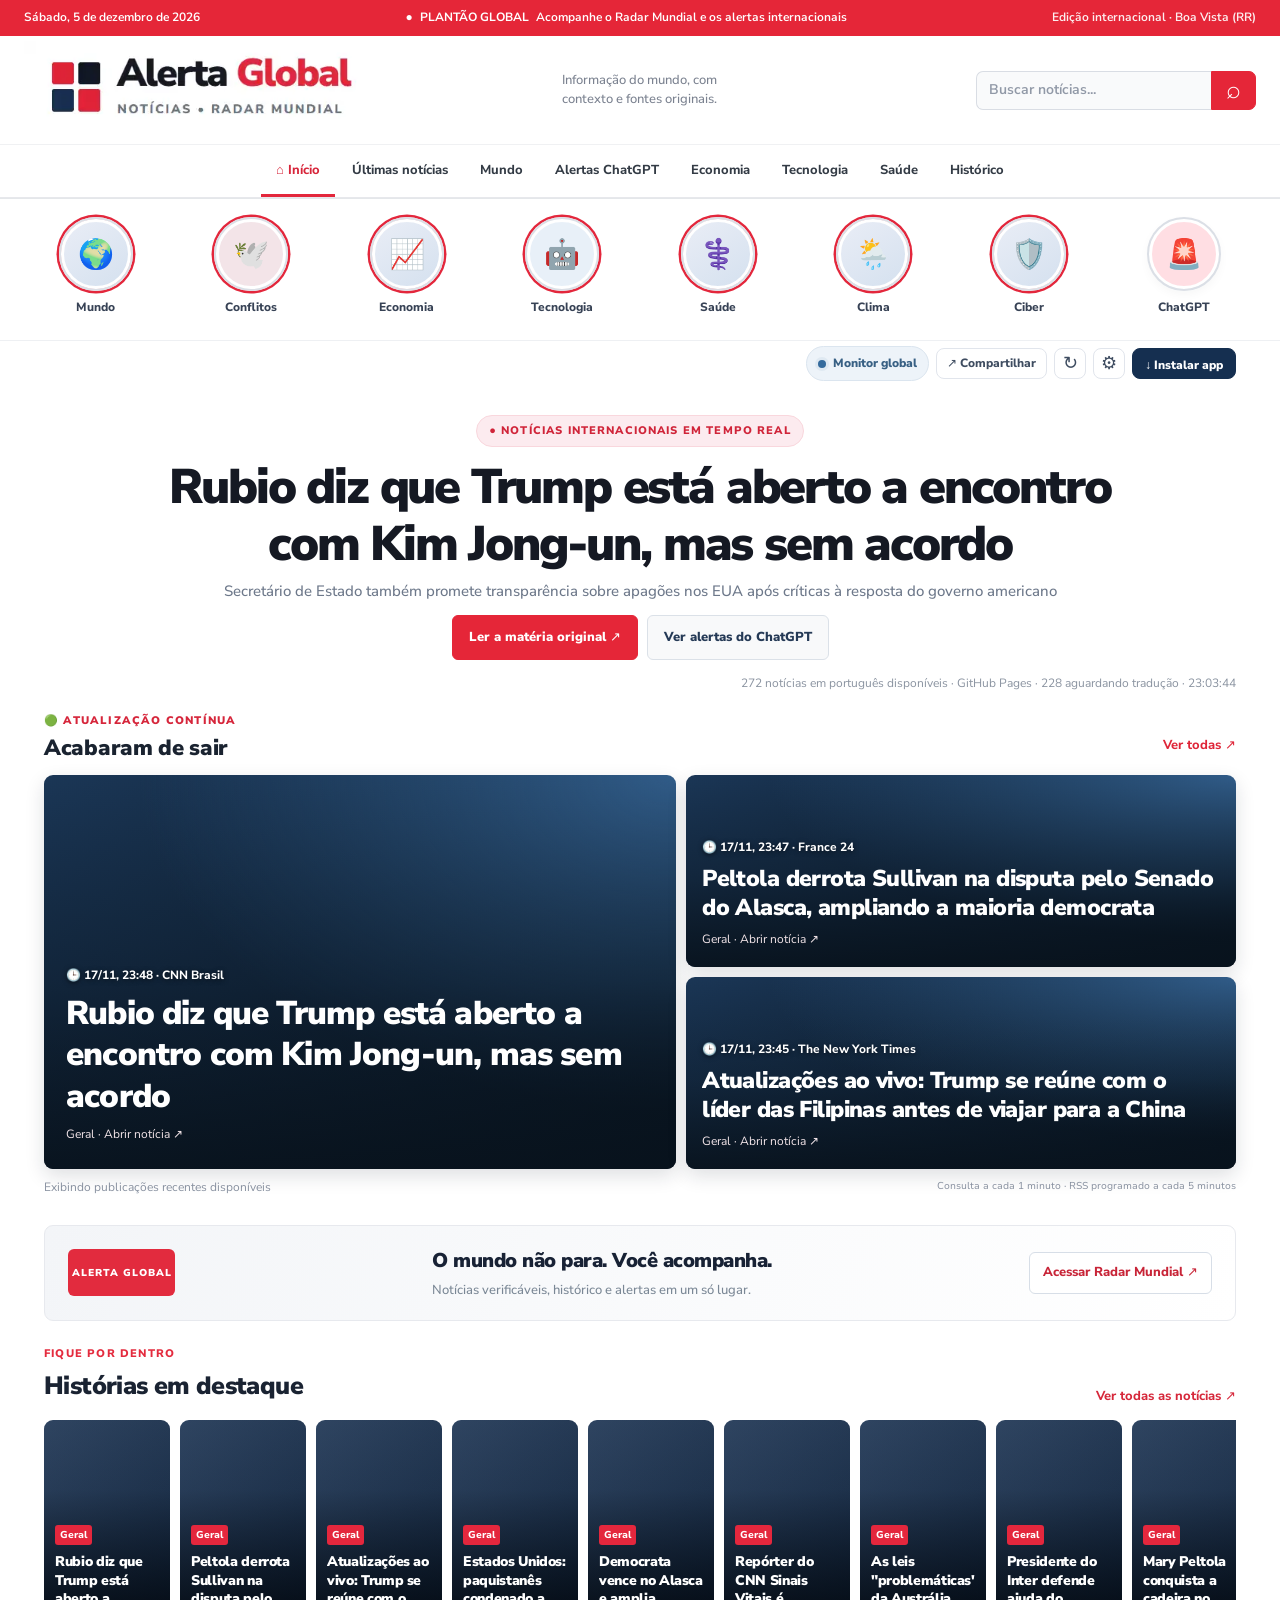
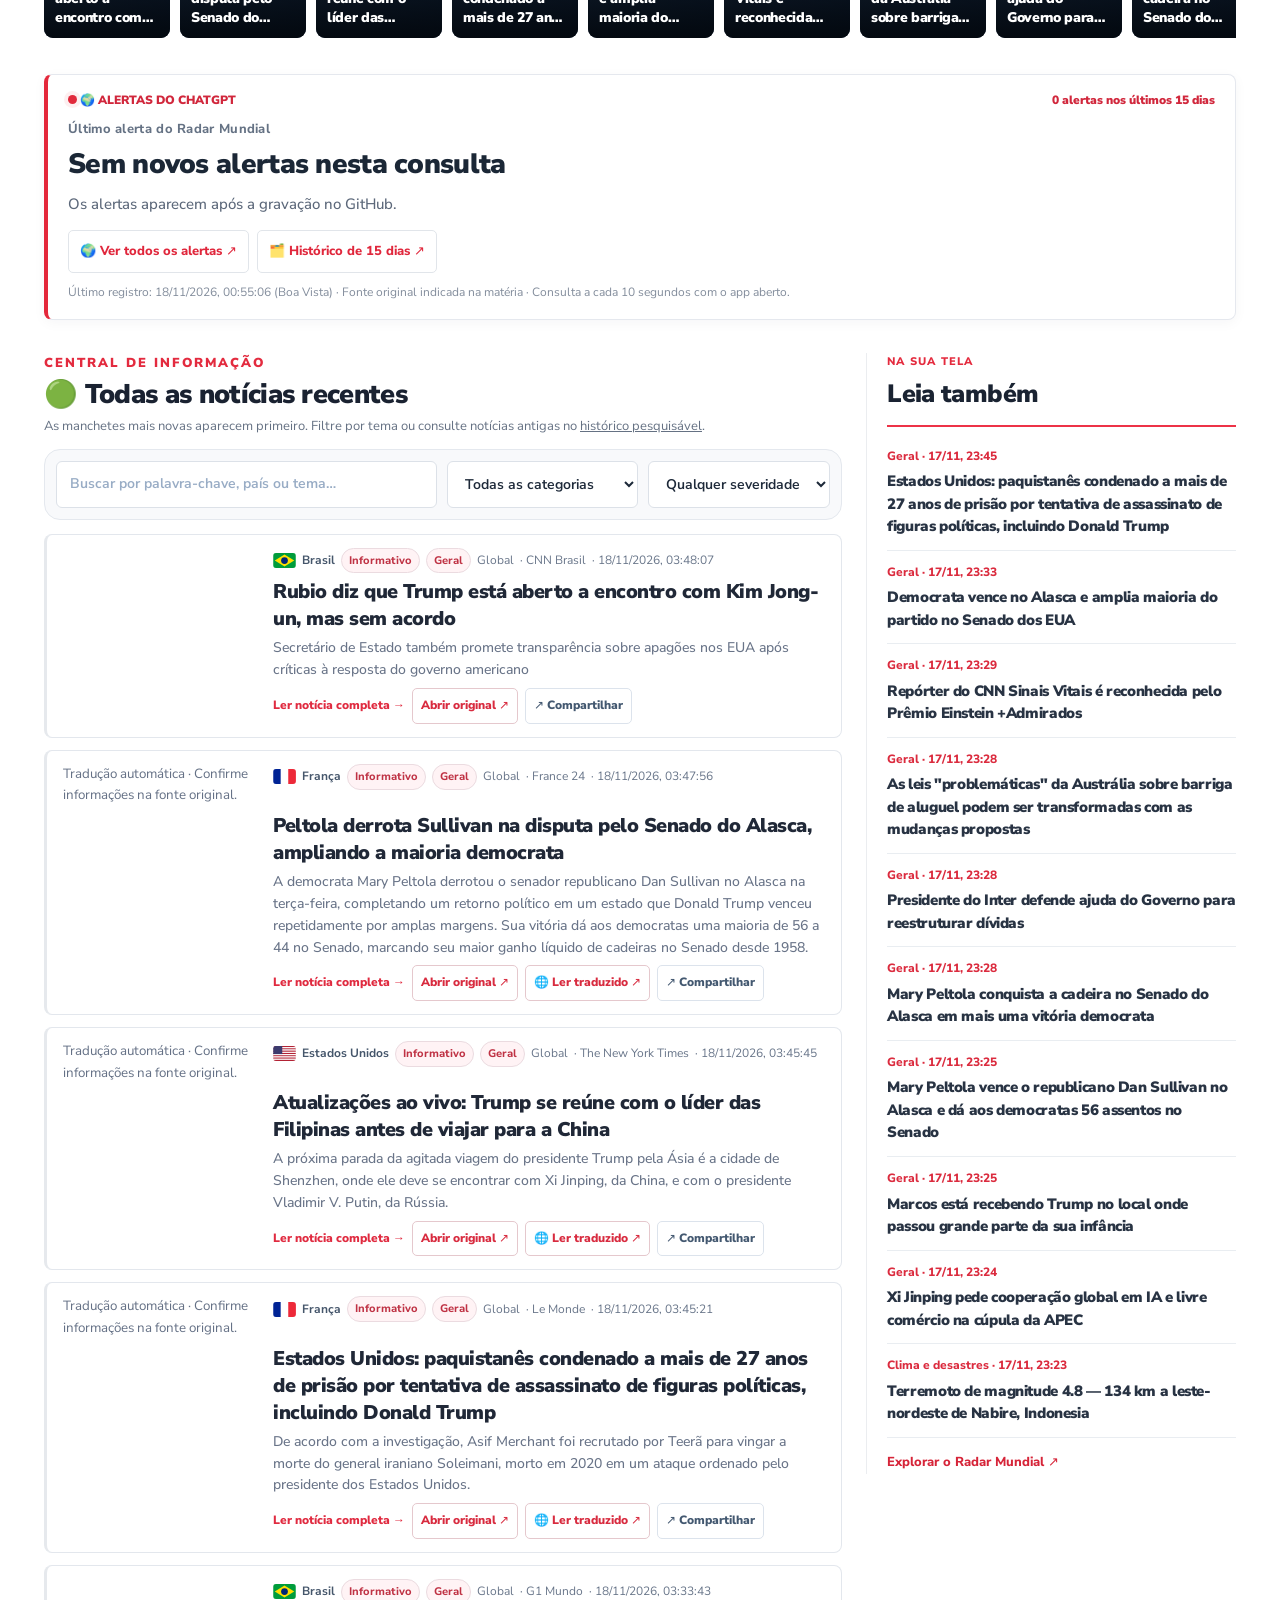
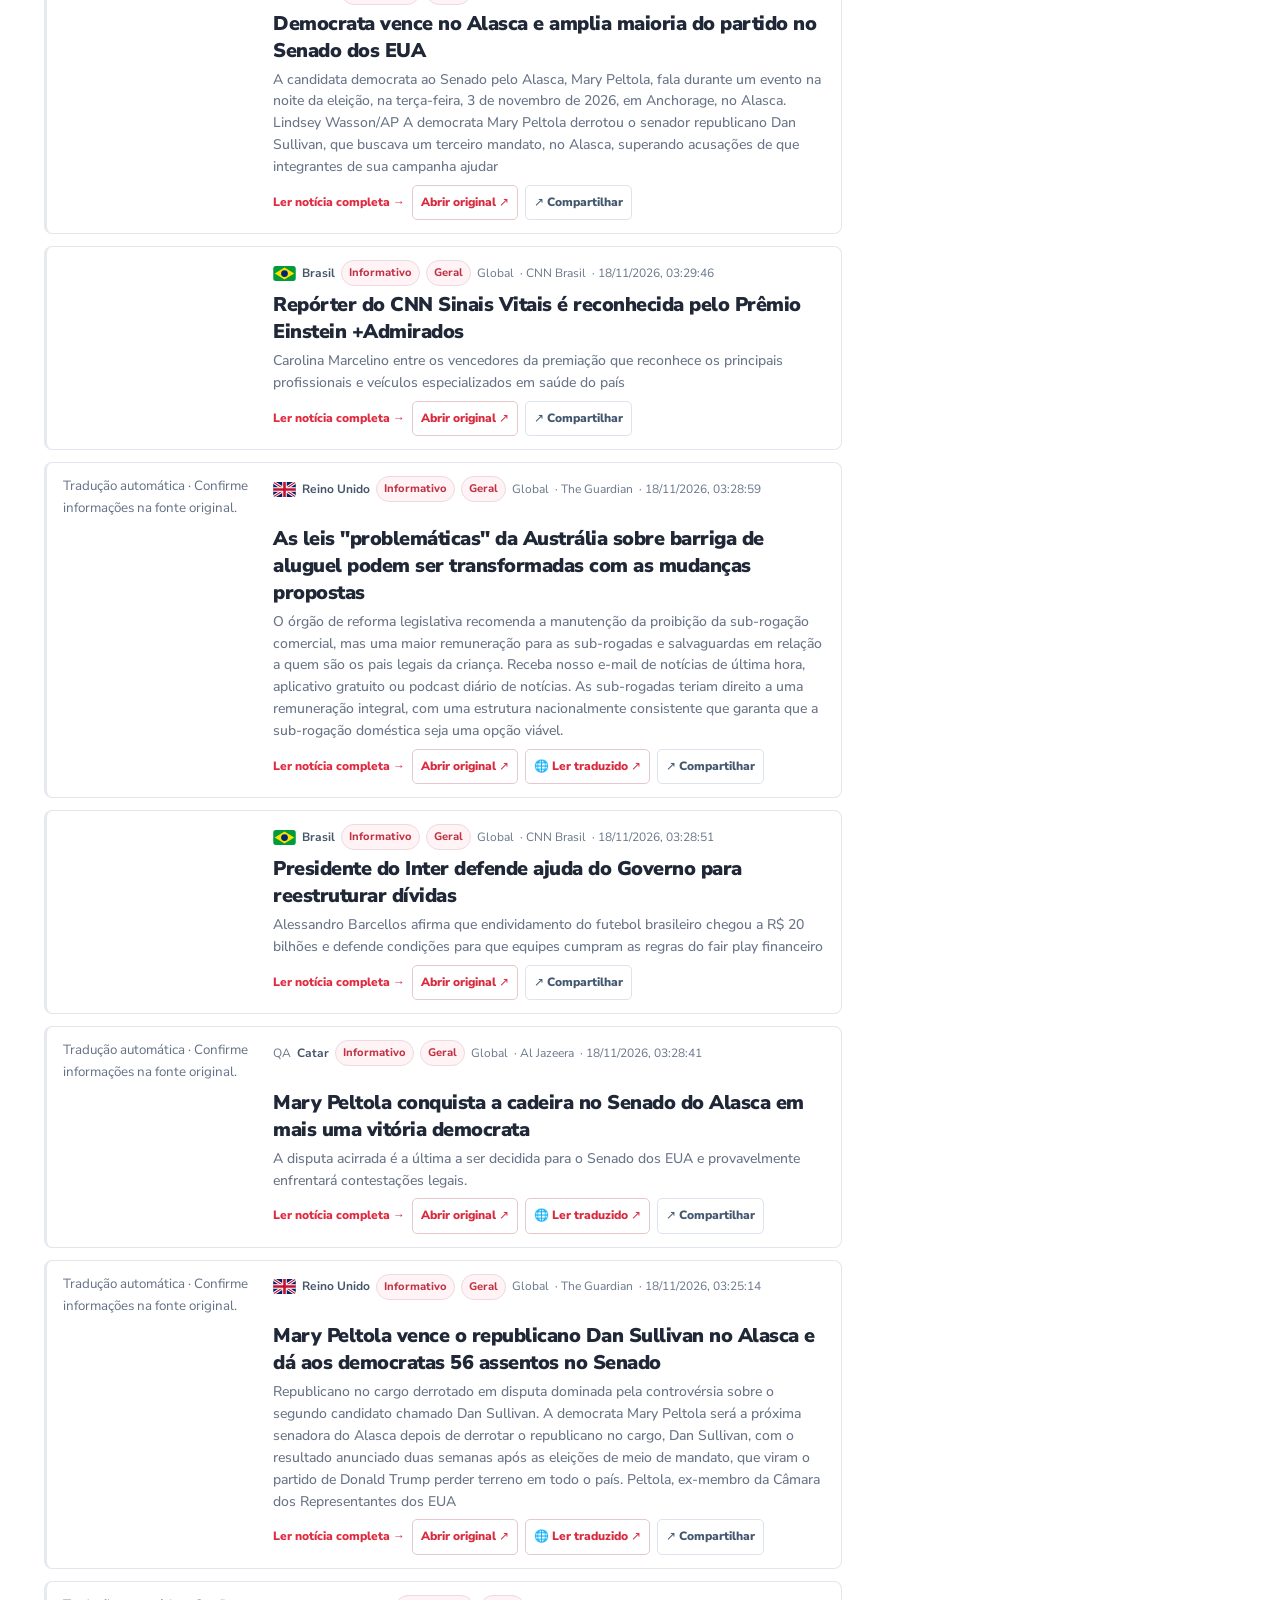
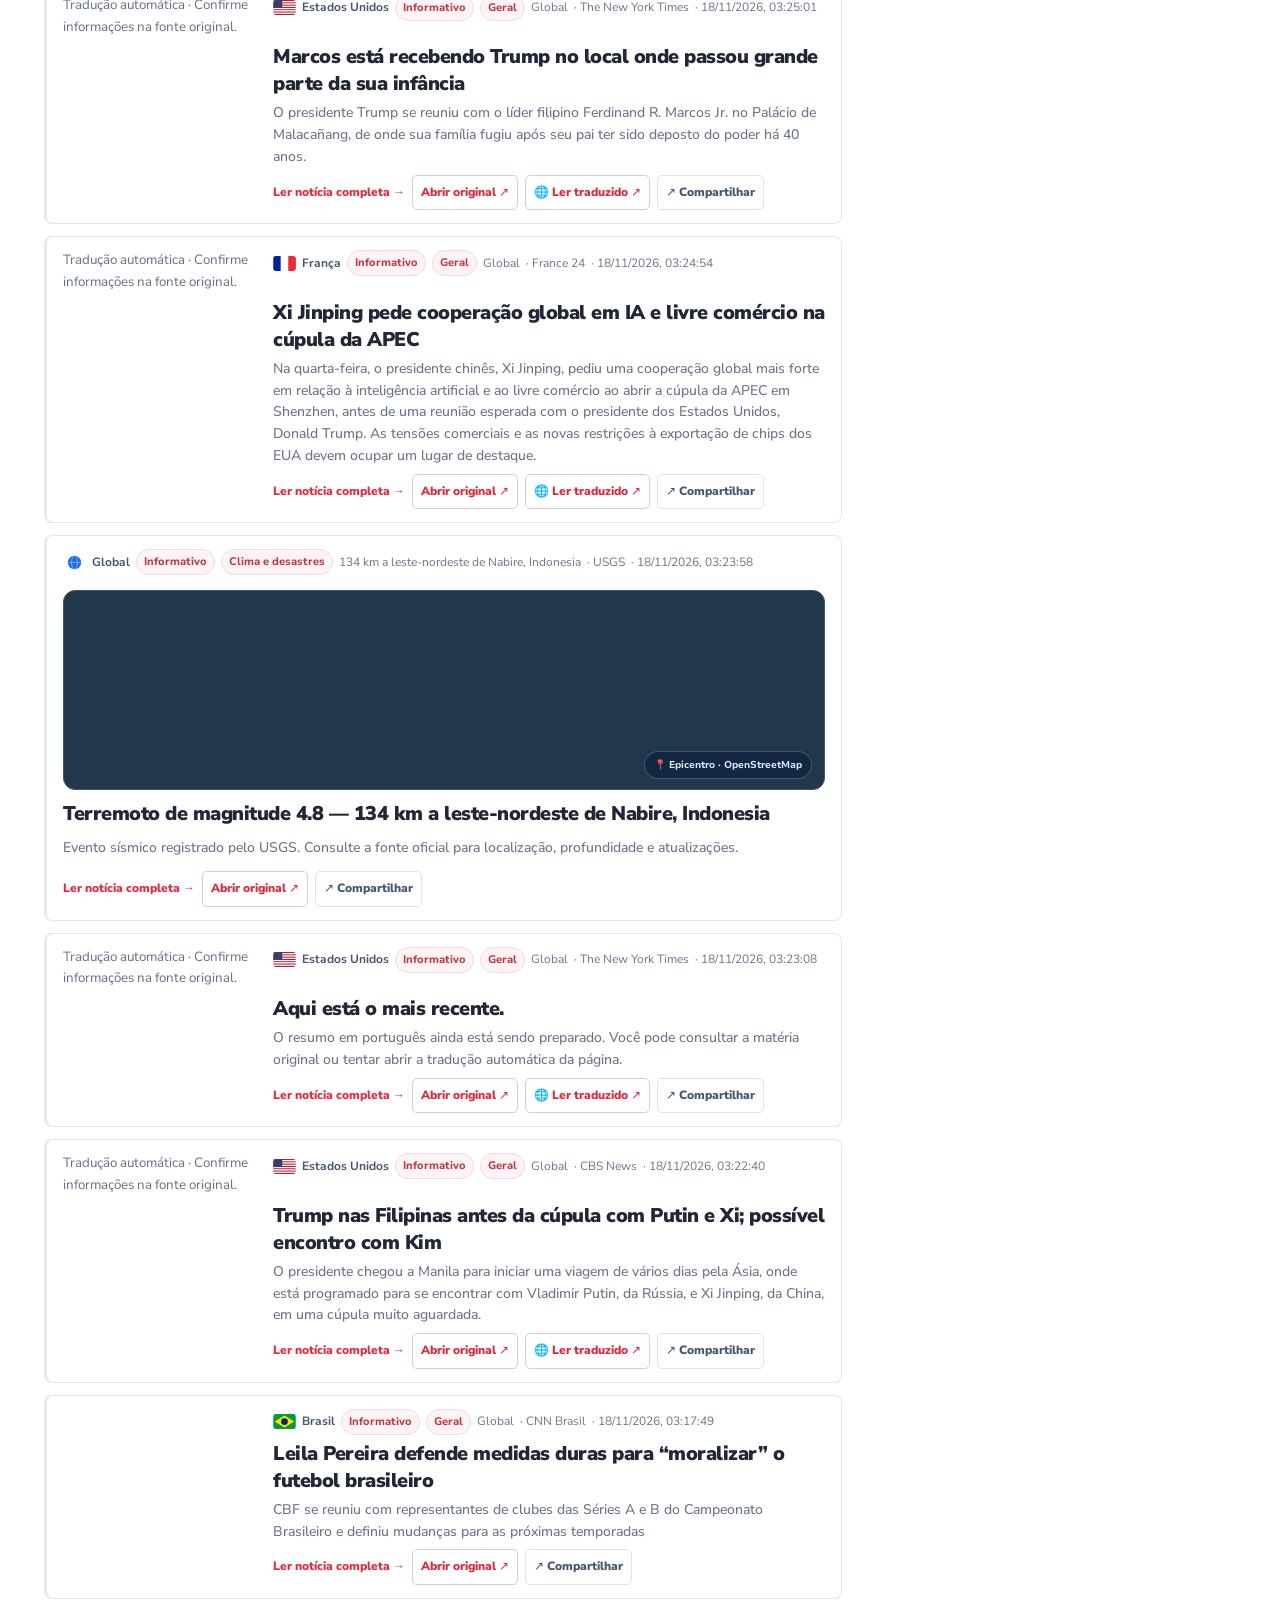
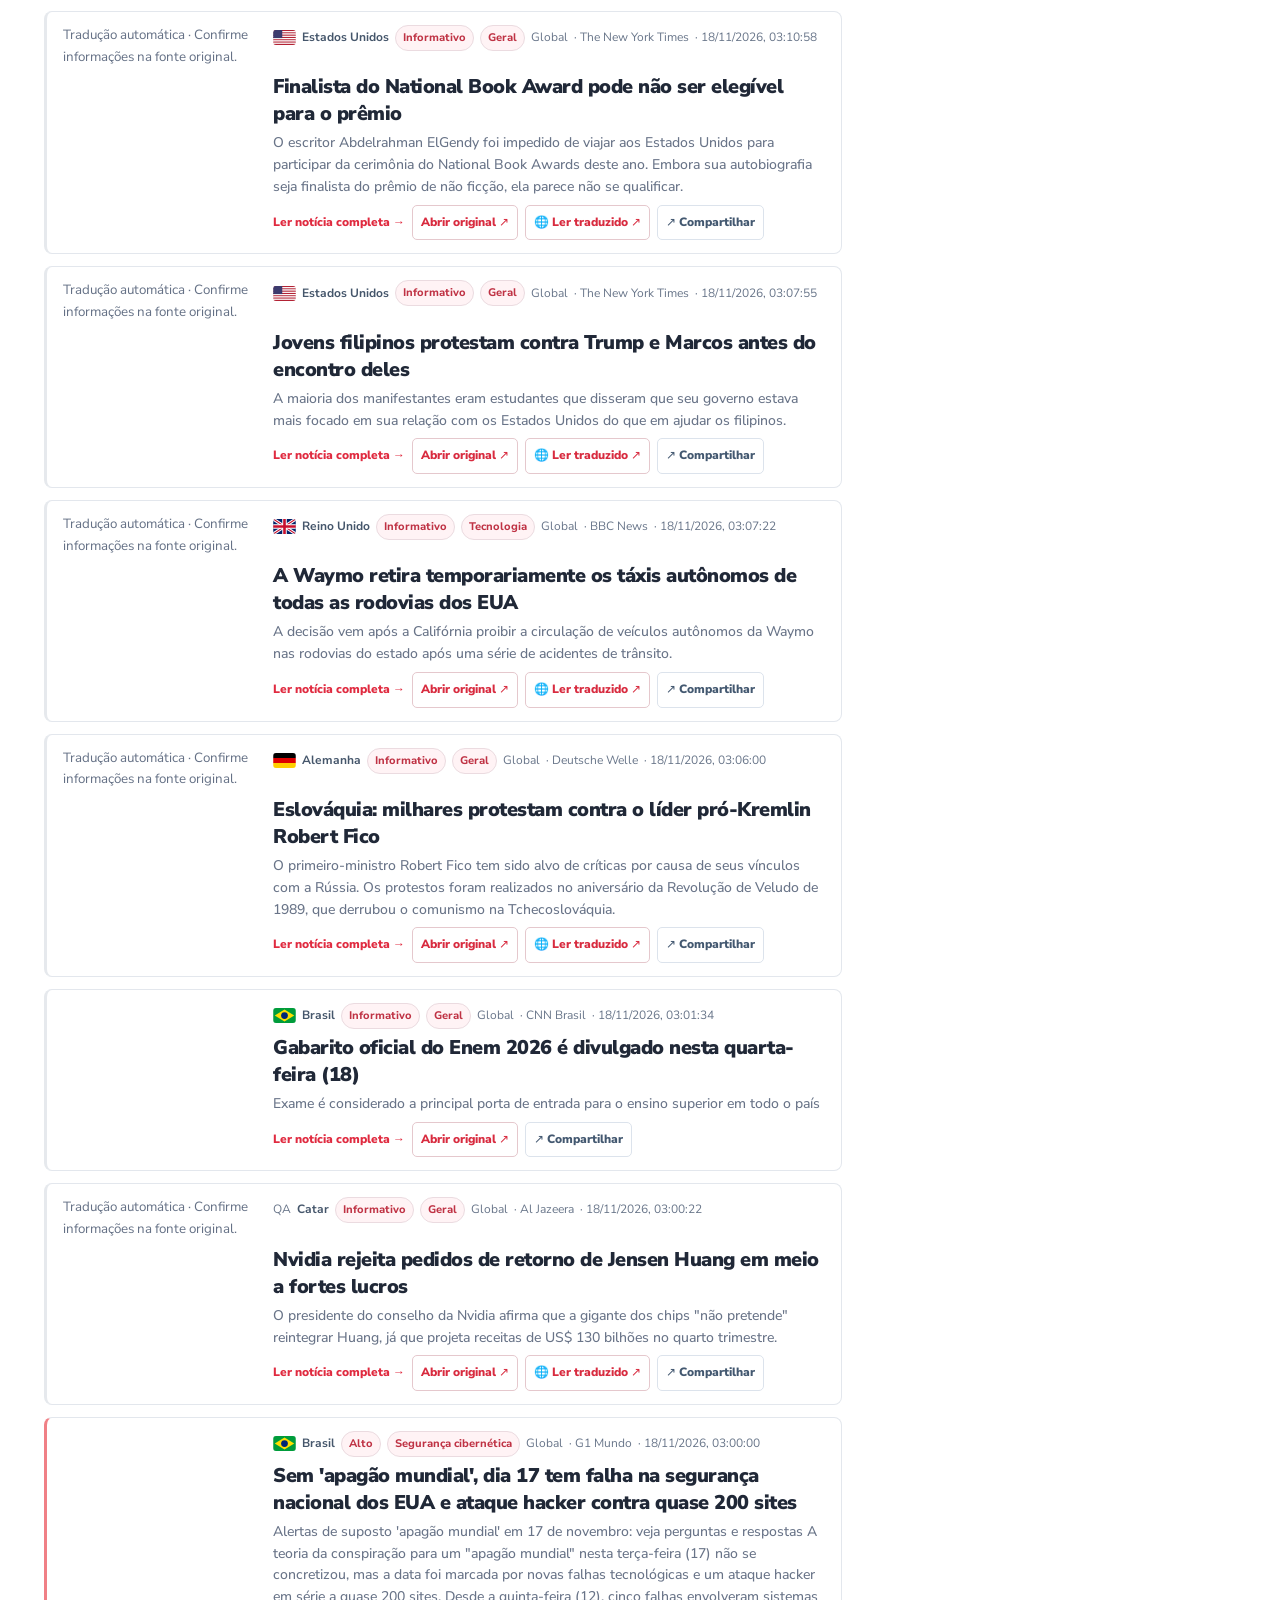
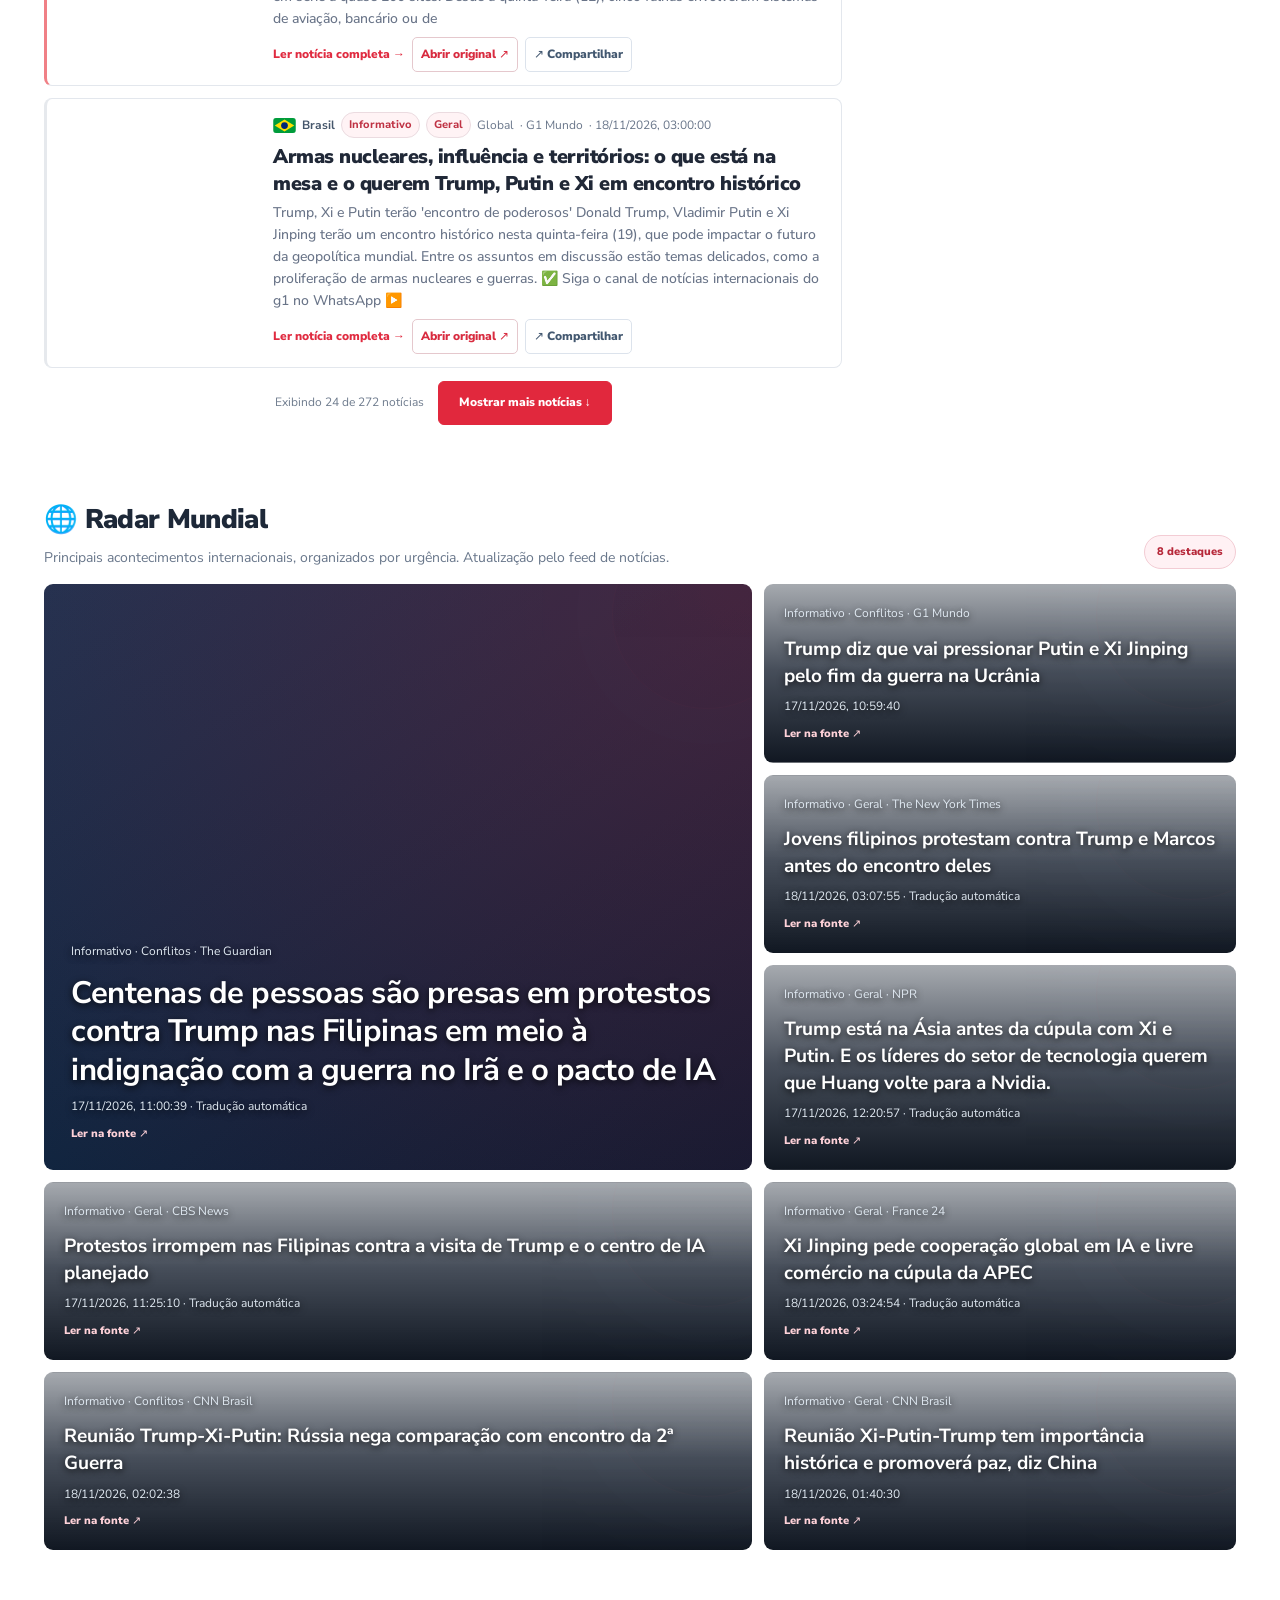
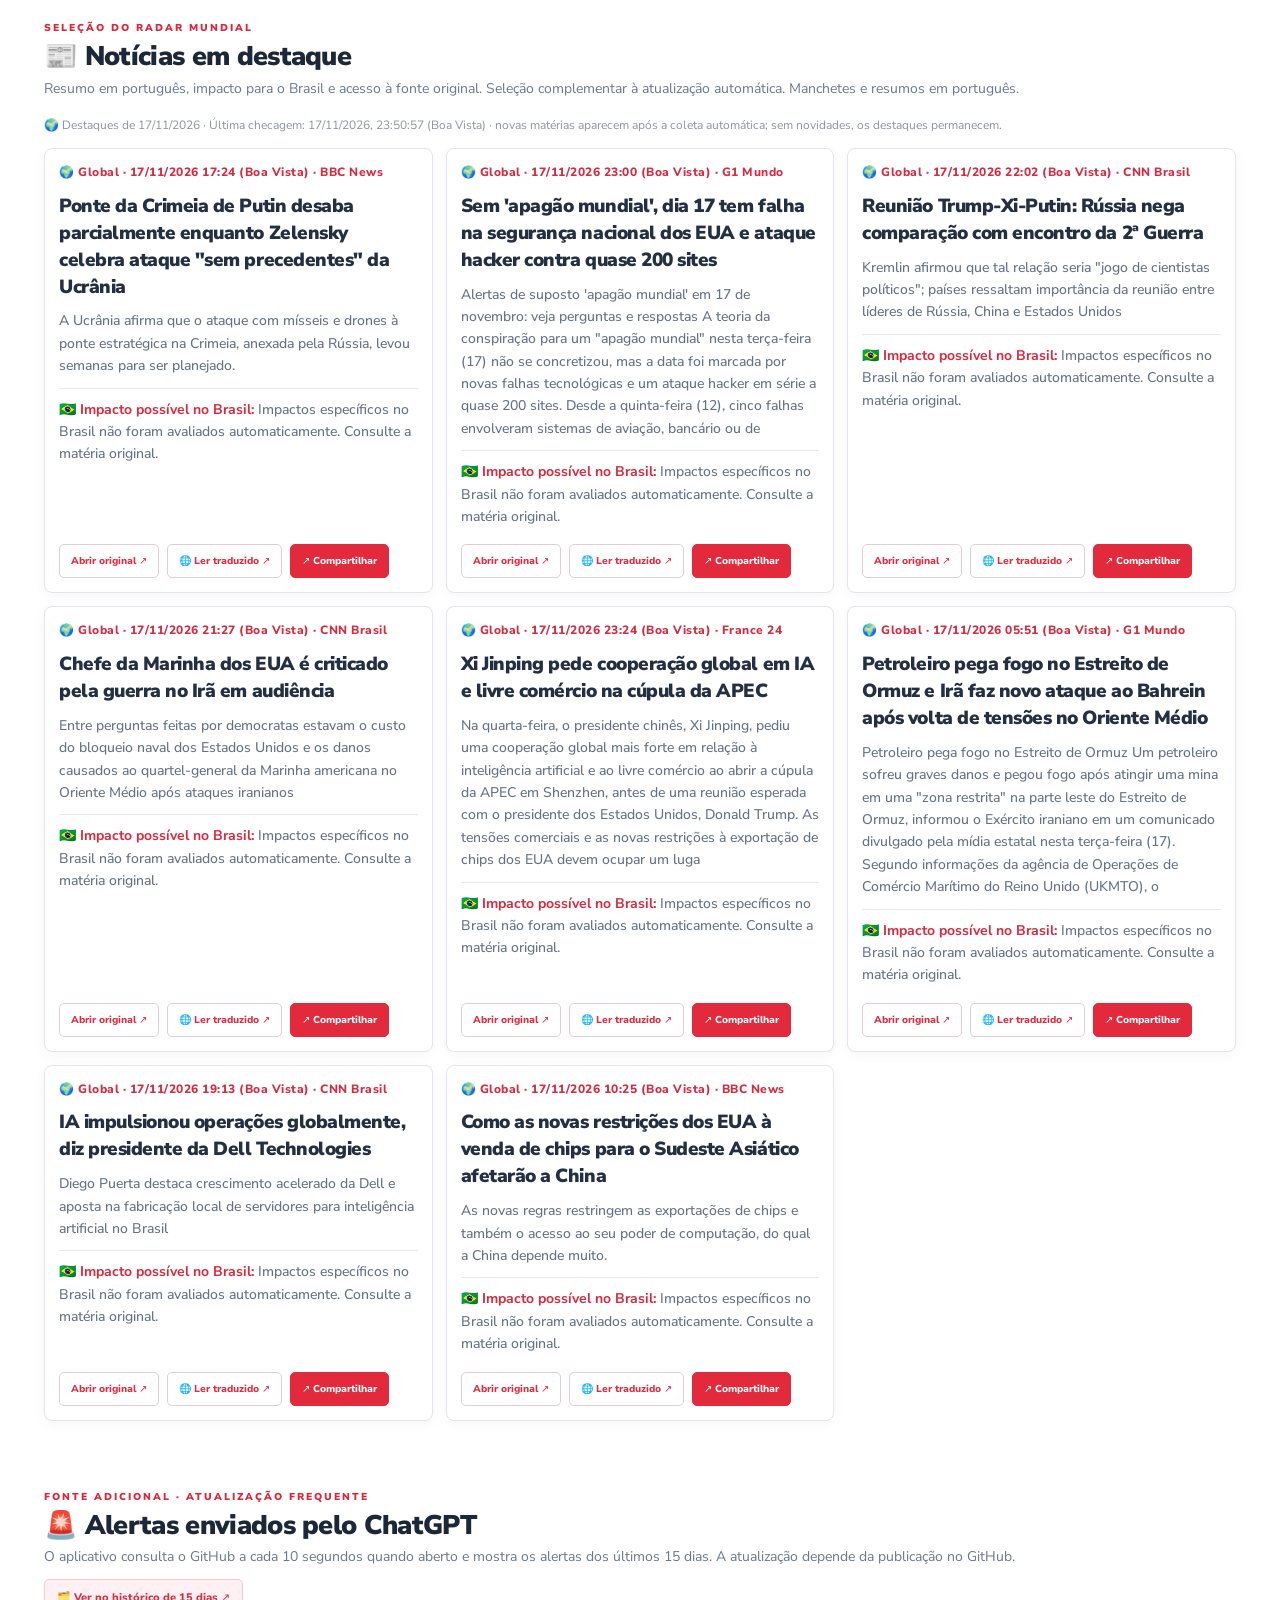
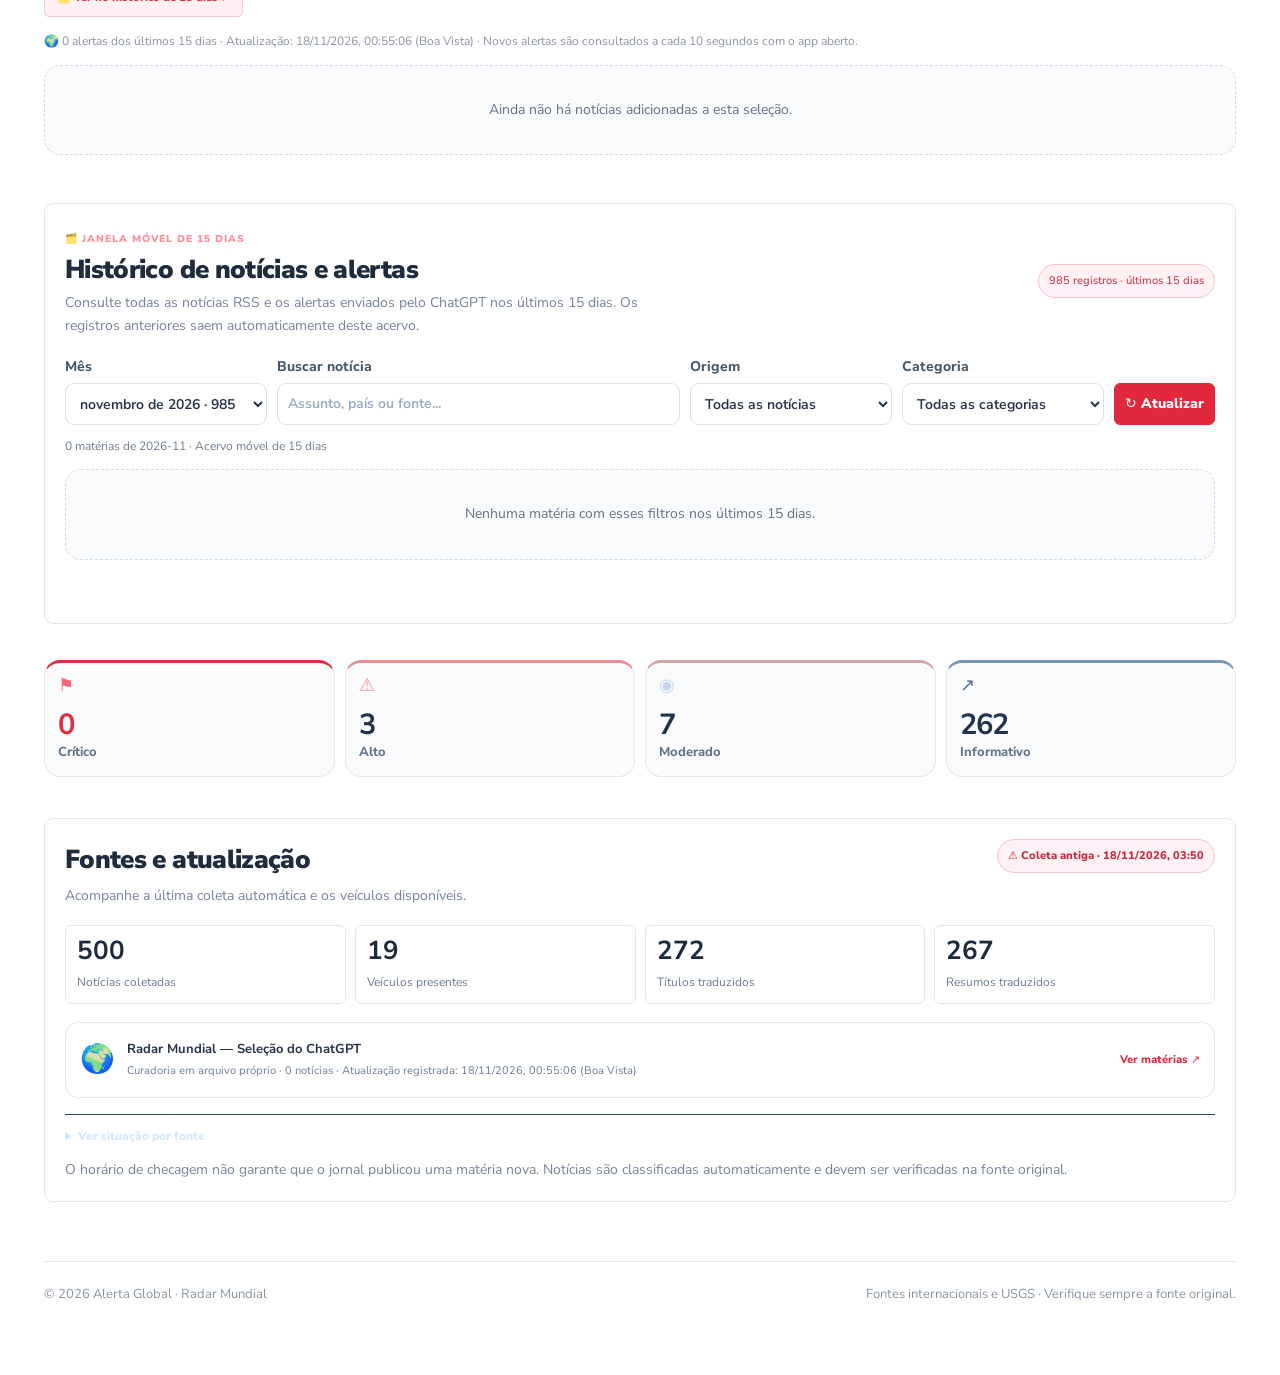
==== commit 2c318143: "Stories com fotos em alta resolução" ====
--- a/index.html
+++ b/index.html
@@ -704,6 +704,7 @@
 @media (min-width:700px){.ag-story-card{height:min(92dvh,860px);width:min(calc(min(92dvh,860px) * 9 / 16),480px);border-radius:16px;box-shadow:0 30px 80px #000a}}
 .ag-story-bg{position:absolute;inset:0;background-size:cover;background-position:center;filter:blur(24px) brightness(.55);transform:scale(1.2)}
 .ag-story-img{position:absolute;inset:0;width:100%;height:100%;object-fit:cover}
+.ag-story-img.ag-small{top:13%;left:50%;right:auto;bottom:auto;transform:translateX(-50%);width:auto;height:auto;max-width:92%;max-height:46%;object-fit:contain;border-radius:10px;box-shadow:0 12px 40px #0008}
 .ag-story-noimg{position:absolute;inset:0;display:grid;place-items:center;font-size:96px;background:radial-gradient(circle at 30% 20%,#e3273c55,transparent 55%),linear-gradient(160deg,#1a2a46,#0b0f17)}
 .ag-story-shade{position:absolute;inset:0;background:linear-gradient(180deg,#000b 0,#0000 22%,#0000 40%,#000d 72%,#000f 100%)}
 .ag-story-bars{position:absolute;top:10px;left:10px;right:10px;display:flex;gap:4px;z-index:3}
@@ -2349,18 +2350,44 @@
     if (info.kind === "chatgpt") {
       return uniq((latestCurationEntries || []).map(e => ({
         title: e.title, summary: e.impact_br ? e.summary + " 🇧🇷 " + e.impact_br : e.summary,
-        url: e.url, image: newsImage(e.image), source: e.source || "Fonte original",
+        url: e.url, image: agRealPhoto(newsImage(e.image)), source: e.source || "Fonte original",
         region: e.region || "Global", ts: chatgptEntryTime(e)
       })));
     }
     const pool = items.filter(i => i && /^https?:\/\//i.test(String(i.url || "")) && newsPtTitle(i) &&
       (!info.cat || i.category === info.cat));
     // Primeiro as que têm foto, mantendo a ordem de publicação.
-    const sorted = [...pool].sort((a, b) => (newsImage(b.image) ? 1 : 0) - (newsImage(a.image) ? 1 : 0) || (b.ts || 0) - (a.ts || 0));
+    const photo = i => agRealPhoto(newsImage(i.image));
+    const sorted = [...pool].sort((a, b) => (photo(b) ? 1 : 0) - (photo(a) ? 1 : 0) || (b.ts || 0) - (a.ts || 0));
     return uniq(sorted.map(i => ({
-      title: newsPtTitle(i), summary: newsPtSummary(i), url: i.url, image: newsImage(i.image),
+      title: newsPtTitle(i), summary: newsPtSummary(i), url: i.url, image: photo(i),
       source: i.source || "Fonte original", region: regionInPortuguese(i), ts: i.ts || 0, category: i.category
     })));
+  }
+  // Os feeds RSS mandam miniaturas (BBC 240px, CNN Brasil 200px...). Para tela cheia,
+  // pedimos a versão grande que o próprio site da matéria oferece.
+  function agHiRes(url) {
+    if (!url) return "";
+    try {
+      const u = new URL(url);
+      const h = u.hostname;
+      if (h === "ichef.bbci.co.uk") u.pathname = u.pathname.replace(/\/(standard|news)\/\d+\//, "/$1/976/");
+      else if (/\/wp-content\/uploads\//.test(u.pathname)) {
+        // WordPress (CNN Brasil e outros): ?w=200 ou ?resize=200,150 -> 1080px de largura.
+        const w = Number(u.searchParams.get("w"));
+        if (w && w < 800) { u.searchParams.set("w", "1080"); u.searchParams.delete("h"); }
+        const r = u.searchParams.get("resize");
+        if (r && Number(r.split(",")[0]) < 800) { u.searchParams.delete("resize"); u.searchParams.set("w", "1080"); }
+      }
+      else if (h === "images.euronews.com") u.pathname = u.pathname.replace(/\/\d+x\d+_/, "/1200x675_");
+      else if (h === "static.dw.com") u.pathname = u.pathname.replace(/_(\d{1,2})\.(jpe?g|png|webp)$/i, "_605.$2");
+      else if (h === "ic-cdn.flipboard.com") u.pathname = u.pathname.replace(/\/_(small|medium)\.(\w+)$/, "/_large.$2");
+      return u.href;
+    } catch { return url; }
+  }
+  // Pixels de rastreamento e logotipos de agência não são fotos da matéria.
+  function agRealPhoto(url) {
+    return url && !/rss-pixel|tracking|\/ebc\.png|\/logo[^/]*\.(png|svg)/i.test(url) ? url : "";
   }
   function agAgo(ts) {
     if (!ts) return "";
@@ -2430,16 +2457,23 @@
       $s("agStoryTitle").textContent = item.title;
       $s("agStorySummary").textContent = String(item.summary || "").slice(0, 320);
       $s("agStoryWhen").textContent = [item.source, agAgo(item.ts)].filter(Boolean).join(" · ");
+      const noPhoto = () => { img.hidden = true; img.removeAttribute("src"); bg.style.backgroundImage = ""; noimg.hidden = false; noimg.textContent = agStory.info.icon; };
       if (item.image) {
-        noimg.hidden = true; img.hidden = false; img.src = item.image;
-        bg.style.backgroundImage = 'url("' + item.image.replace(/"/g, "%22") + '")';
-        img.onerror = () => { img.hidden = true; bg.style.backgroundImage = ""; noimg.hidden = false; noimg.textContent = agStory.info.icon; };
-      } else {
-        img.hidden = true; img.removeAttribute("src"); bg.style.backgroundImage = ""; noimg.hidden = false; noimg.textContent = agStory.info.icon;
-      }
-      // Pré-carrega a próxima foto.
+        const big = agHiRes(item.image);
+        noimg.hidden = true; img.hidden = false;
+        img.classList.remove("ag-small");
+        img.onload = () => {
+          // Foto ainda pequena: mostra no tamanho real, nítida, sobre o fundo desfocado (sem esticar).
+          img.classList.toggle("ag-small", img.naturalWidth < 640);
+          bg.style.backgroundImage = 'url("' + img.currentSrc.replace(/"/g, "%22") + '")';
+        };
+        // Se a versão grande não existir, volta para a original do feed.
+        img.onerror = () => { if (img.src !== item.image) img.src = item.image; else noPhoto(); };
+        img.src = big;
+      } else noPhoto();
+      // Pré-carrega a próxima foto já em alta resolução.
       const next = agStory.list[agStory.index + 1];
-      if (next?.image) { const pre = new Image(); pre.src = next.image; }
+      if (next?.image) { const pre = new Image(); pre.src = agHiRes(next.image); }
     }
     agStory.elapsed = 0;
     agStory.start = performance.now();
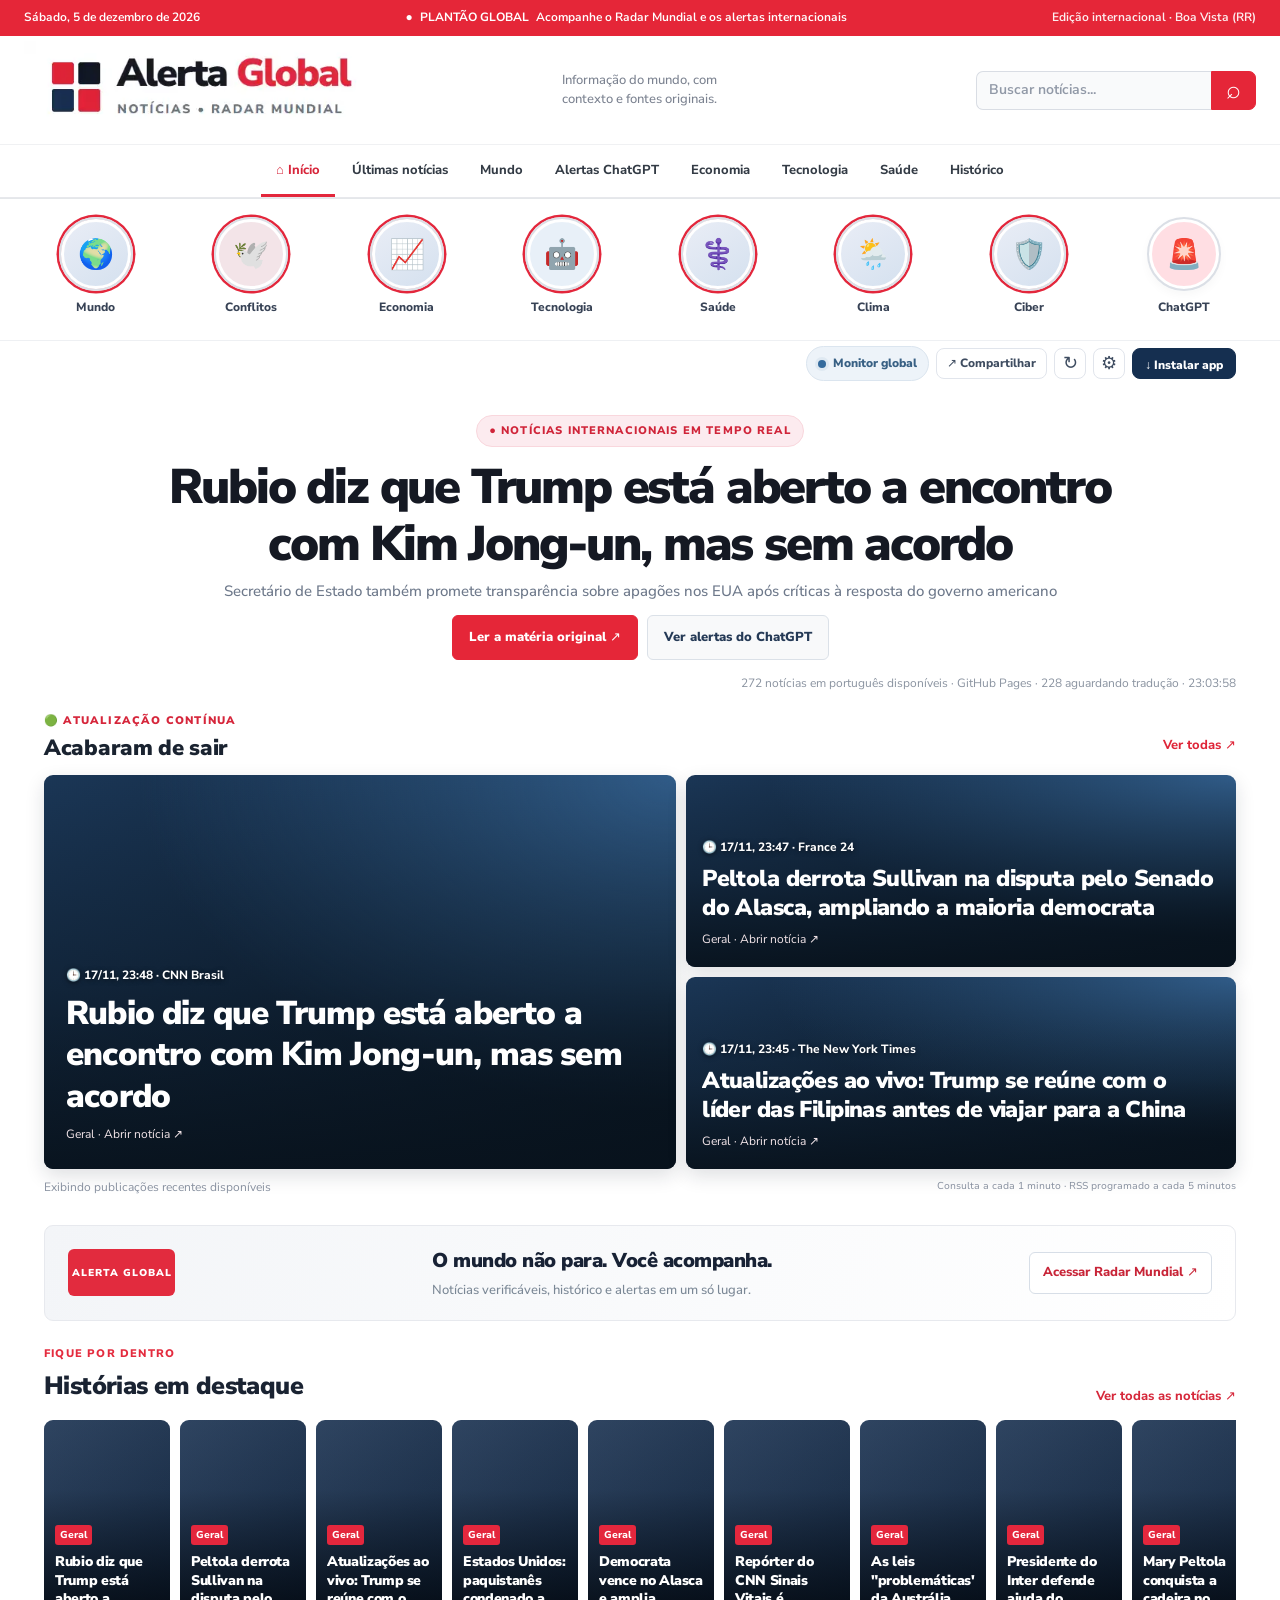
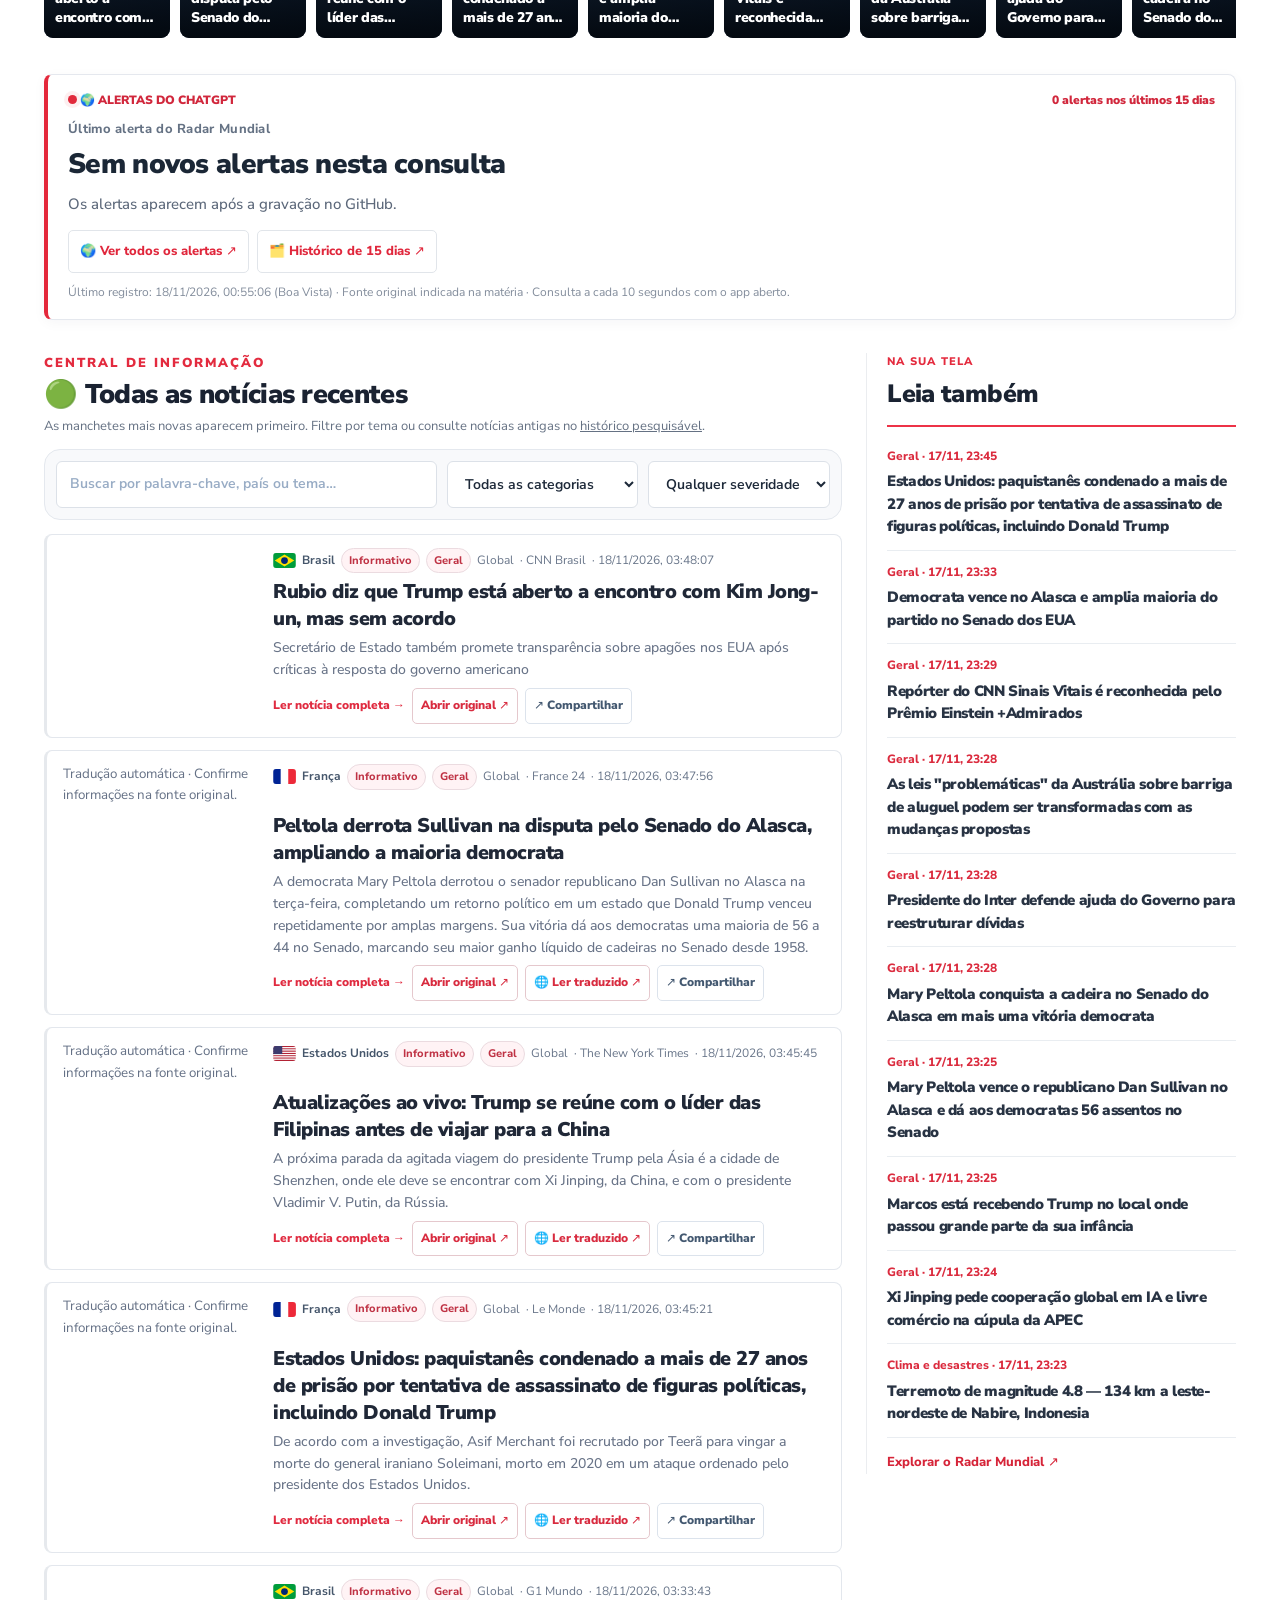
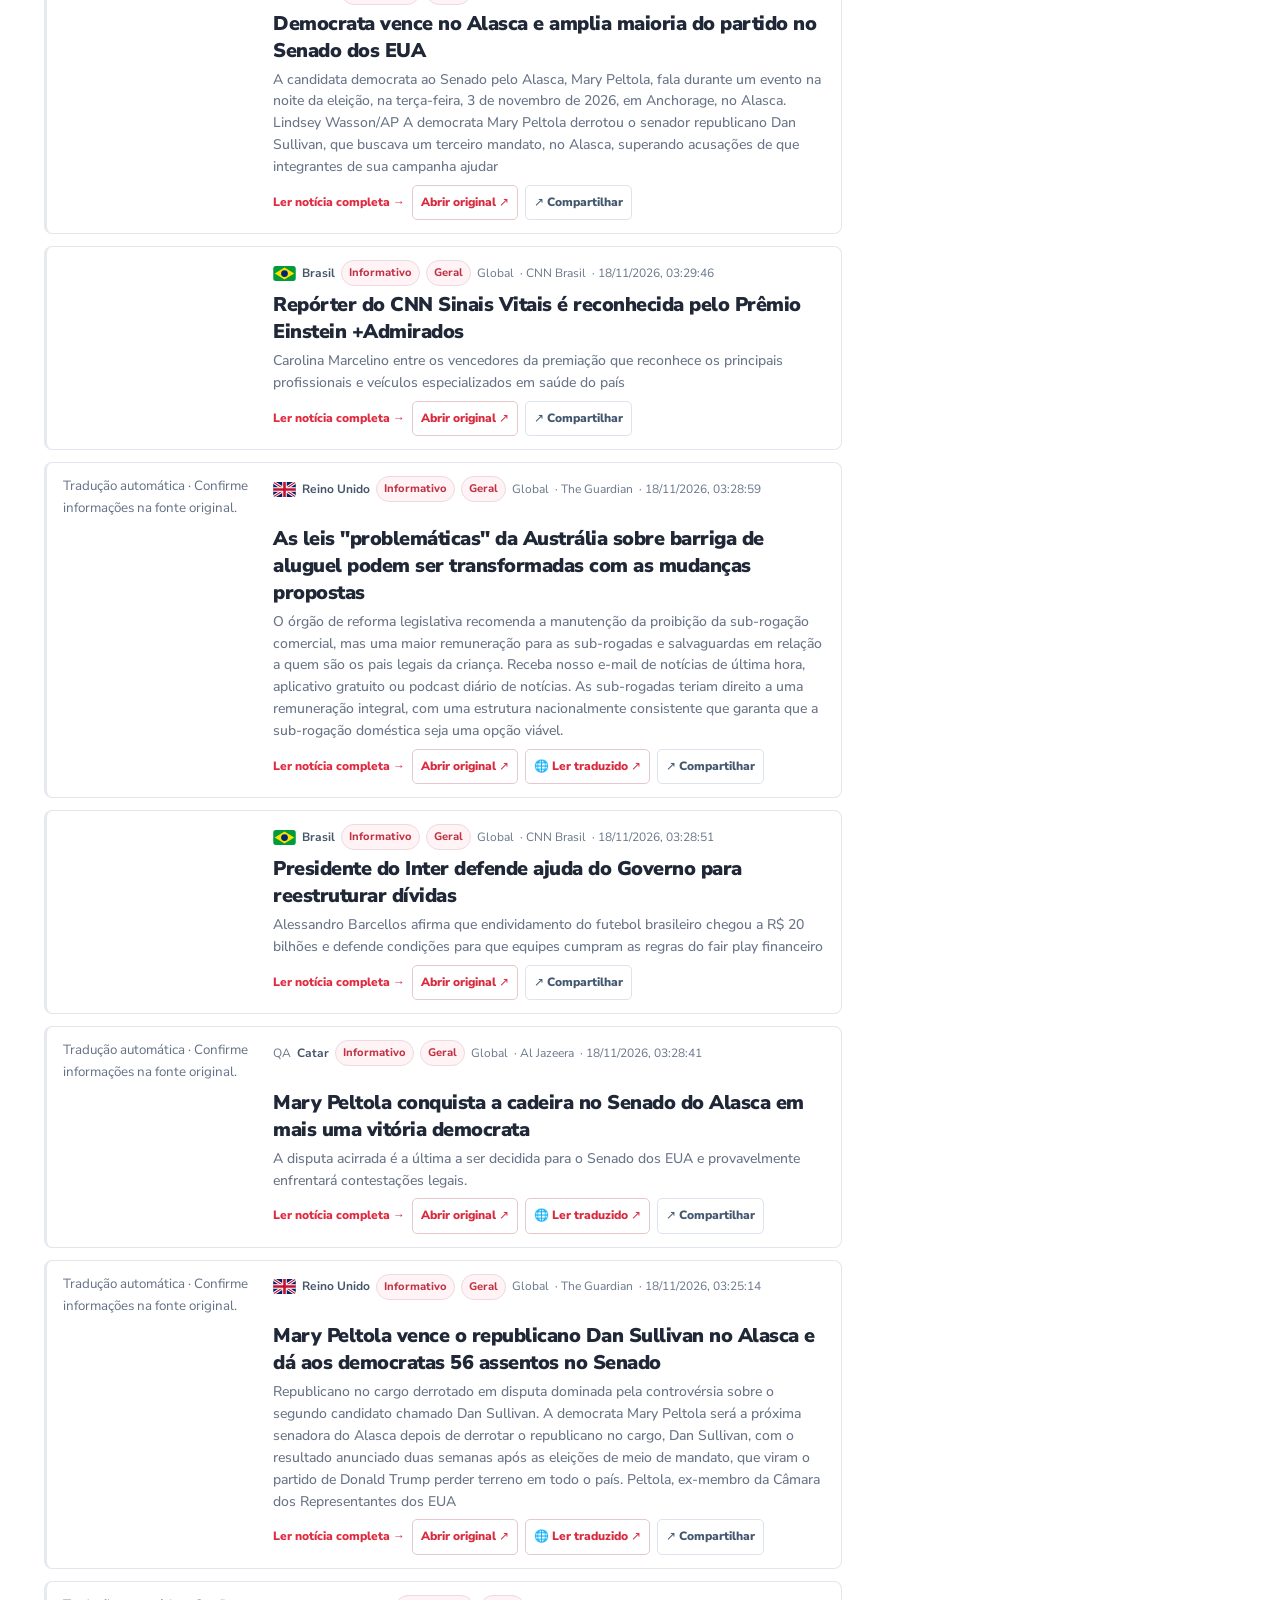
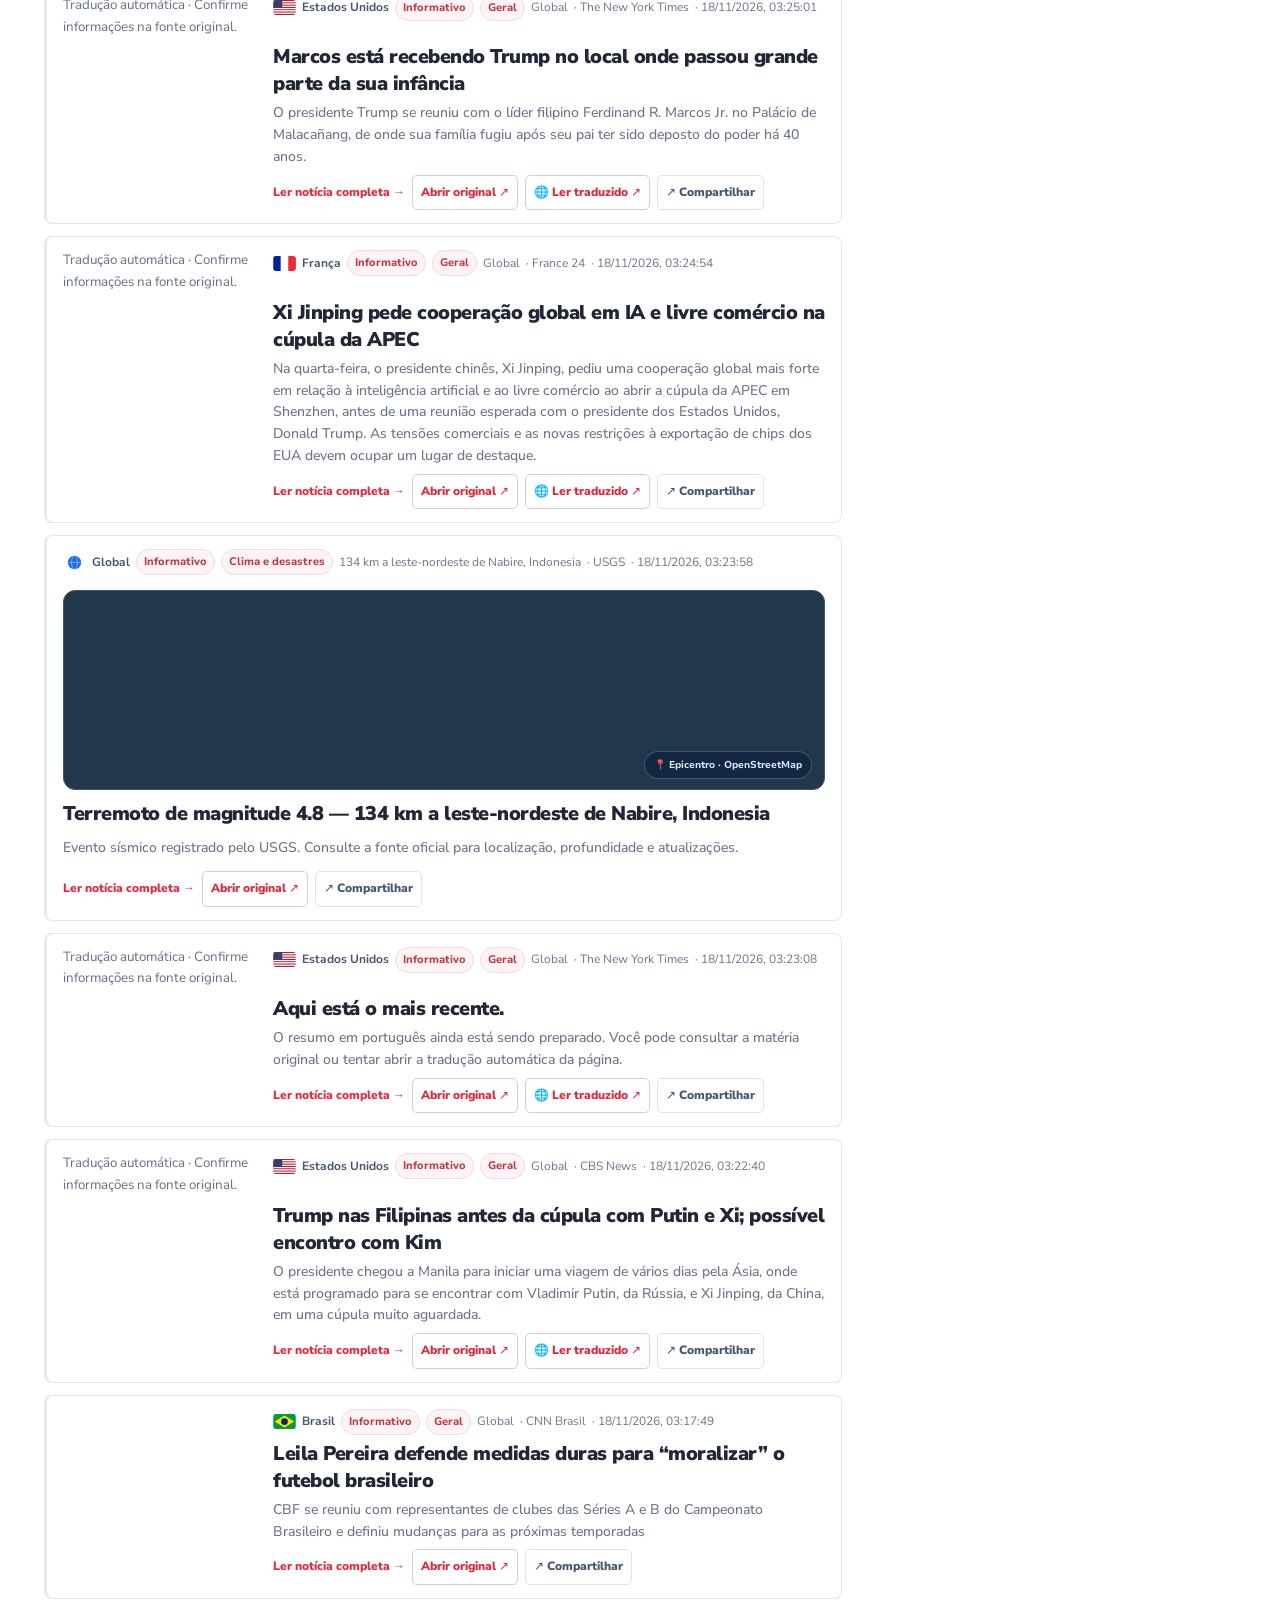
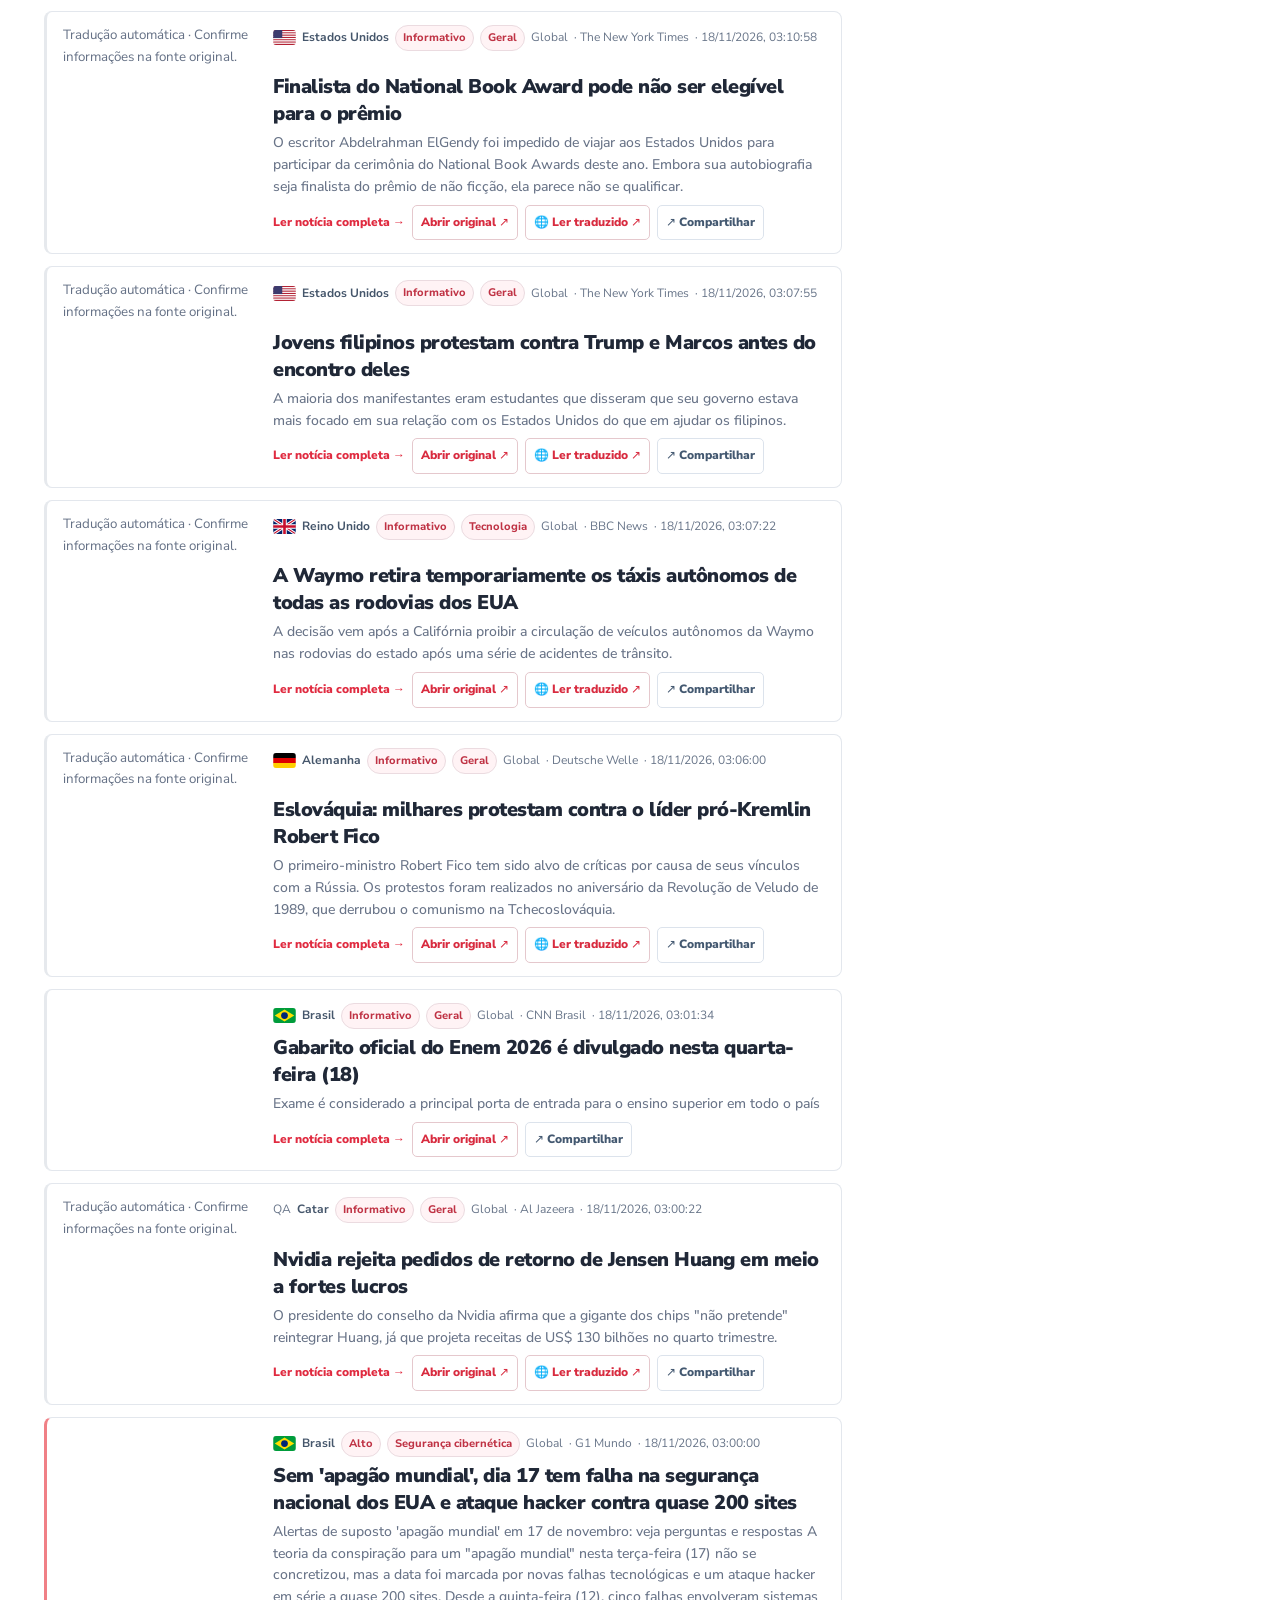
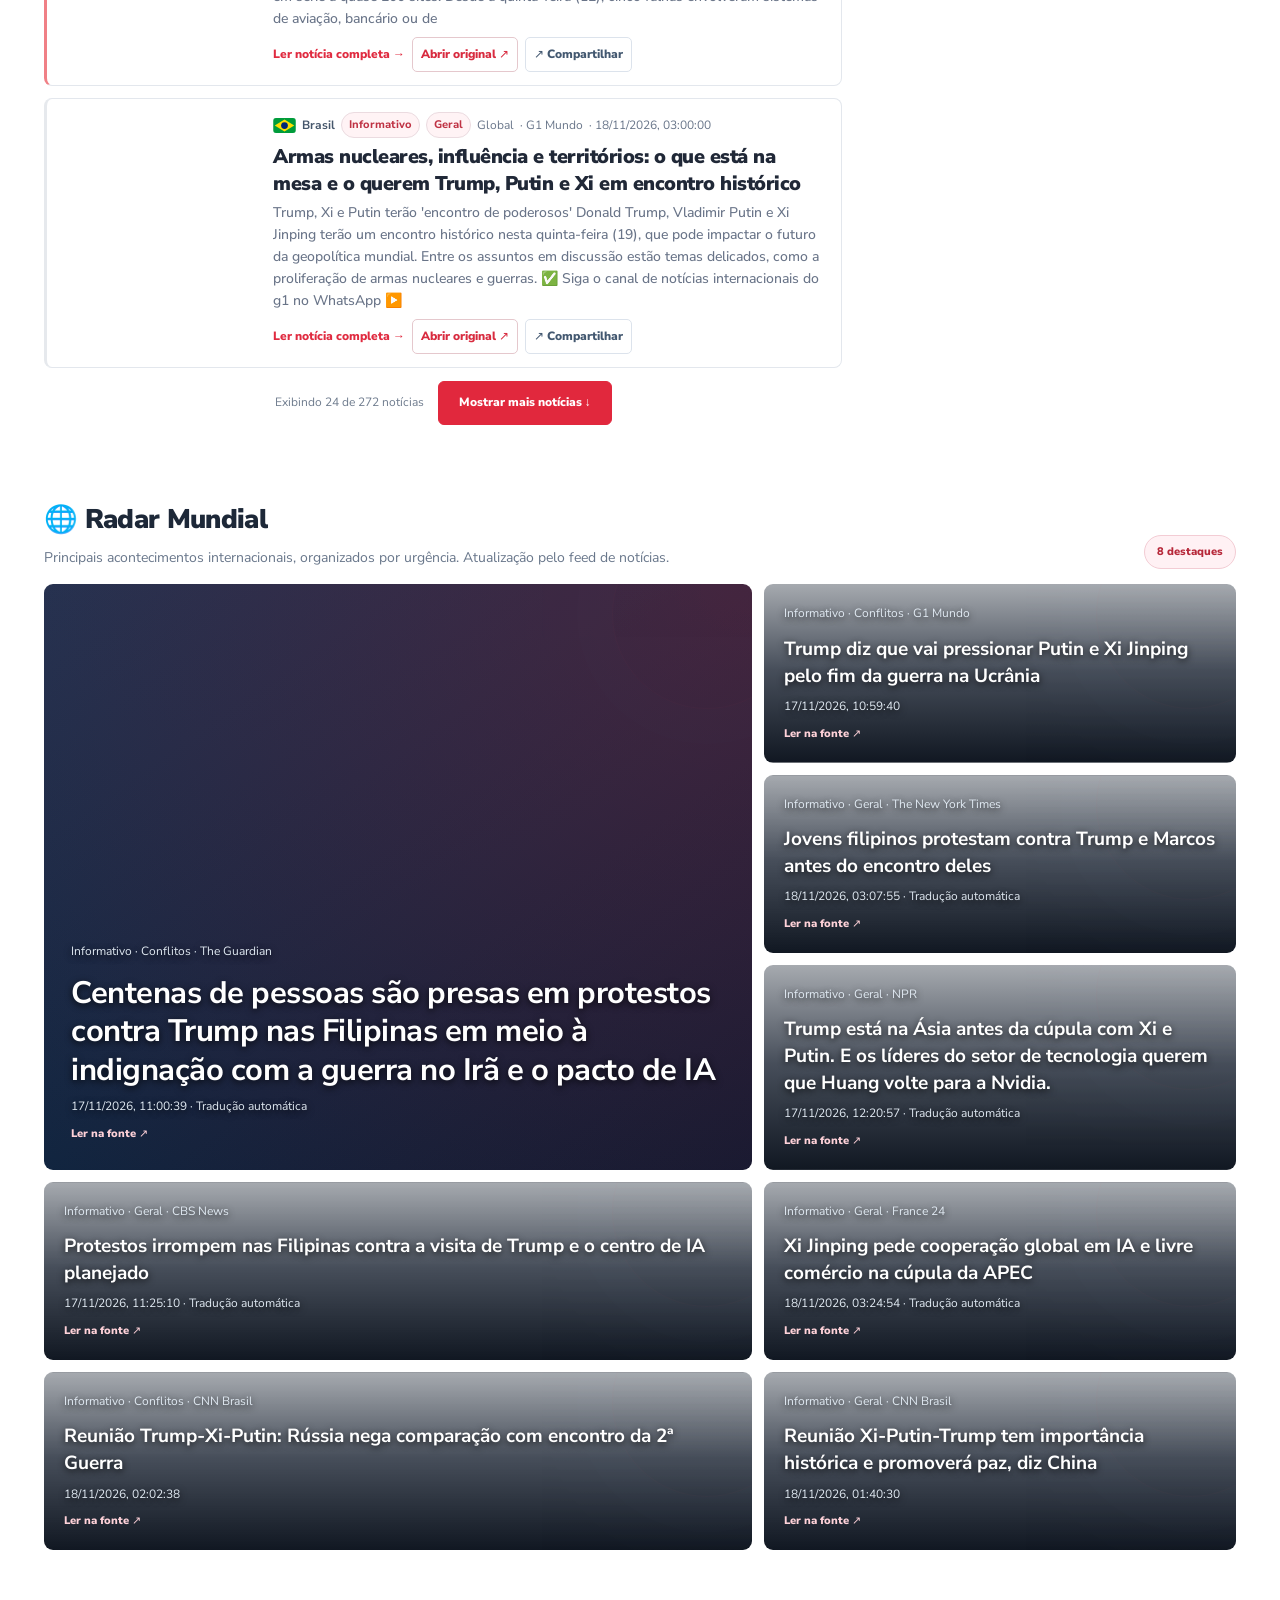
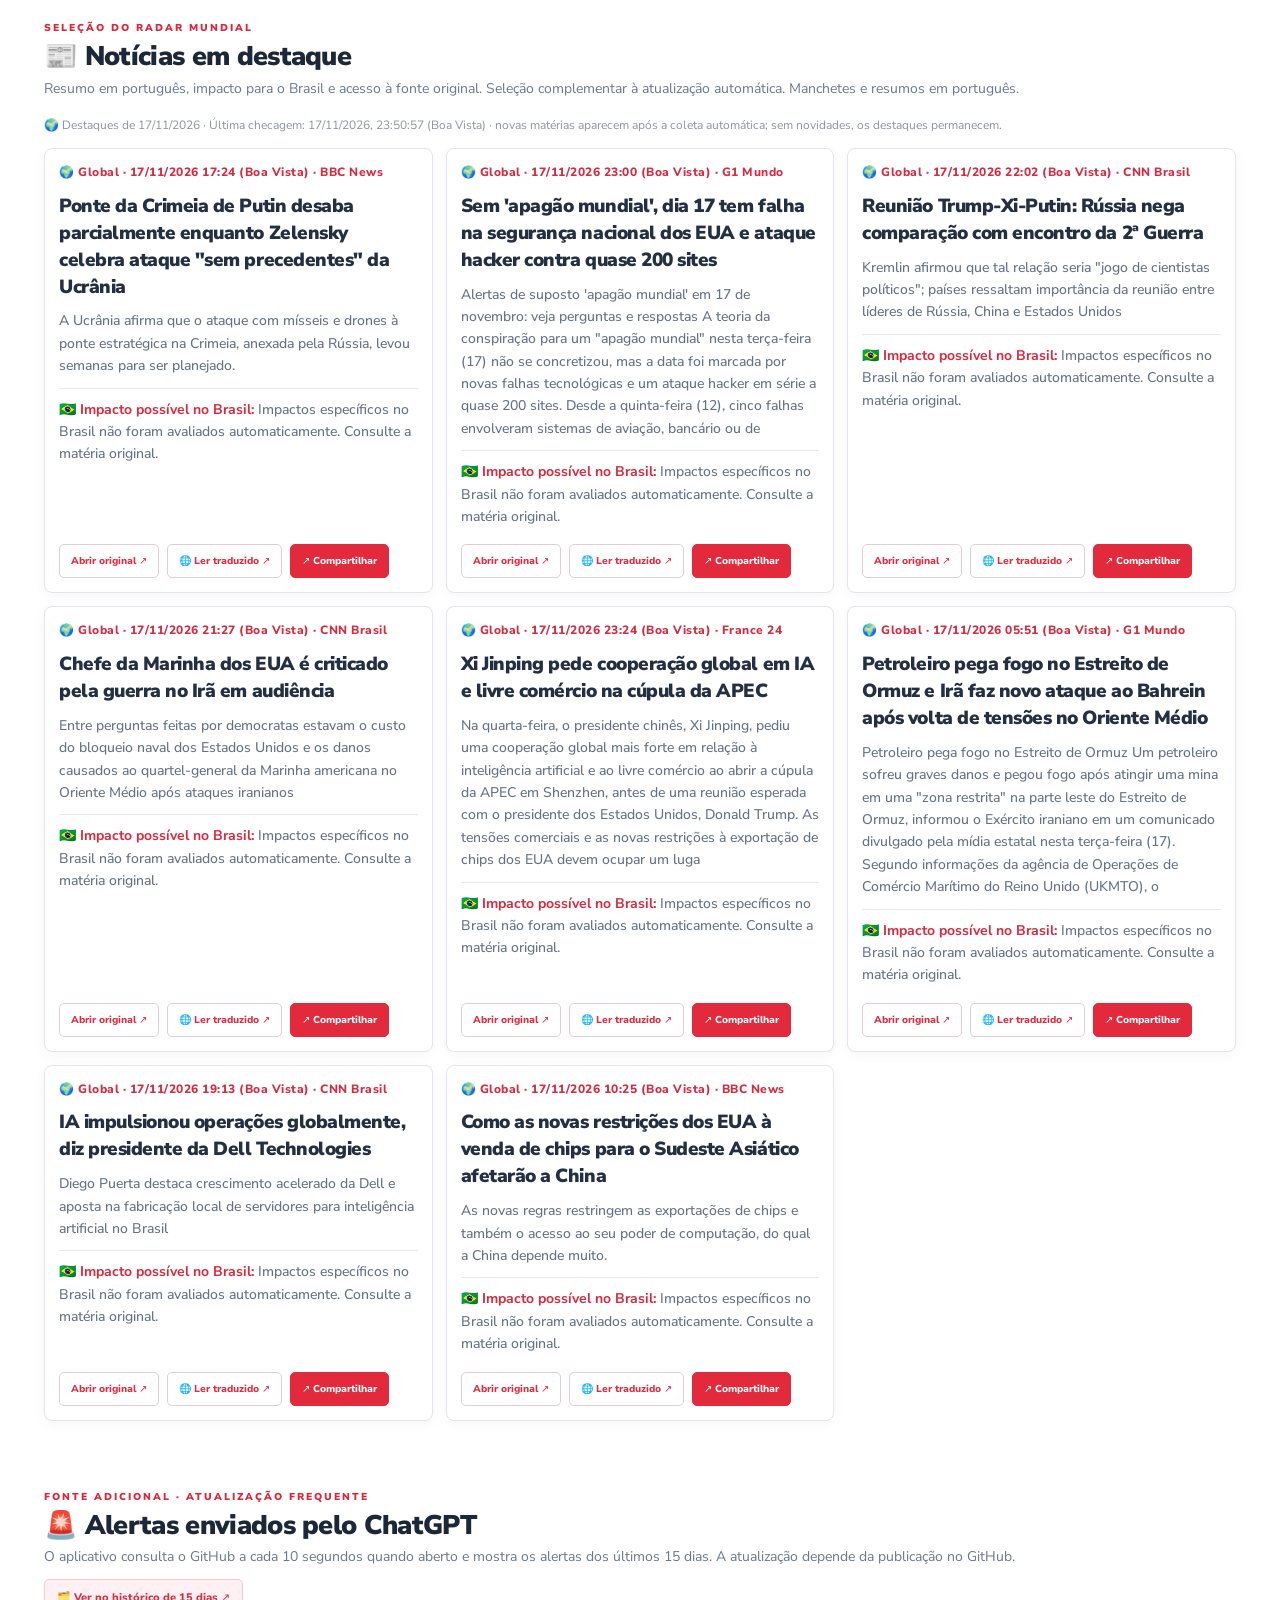
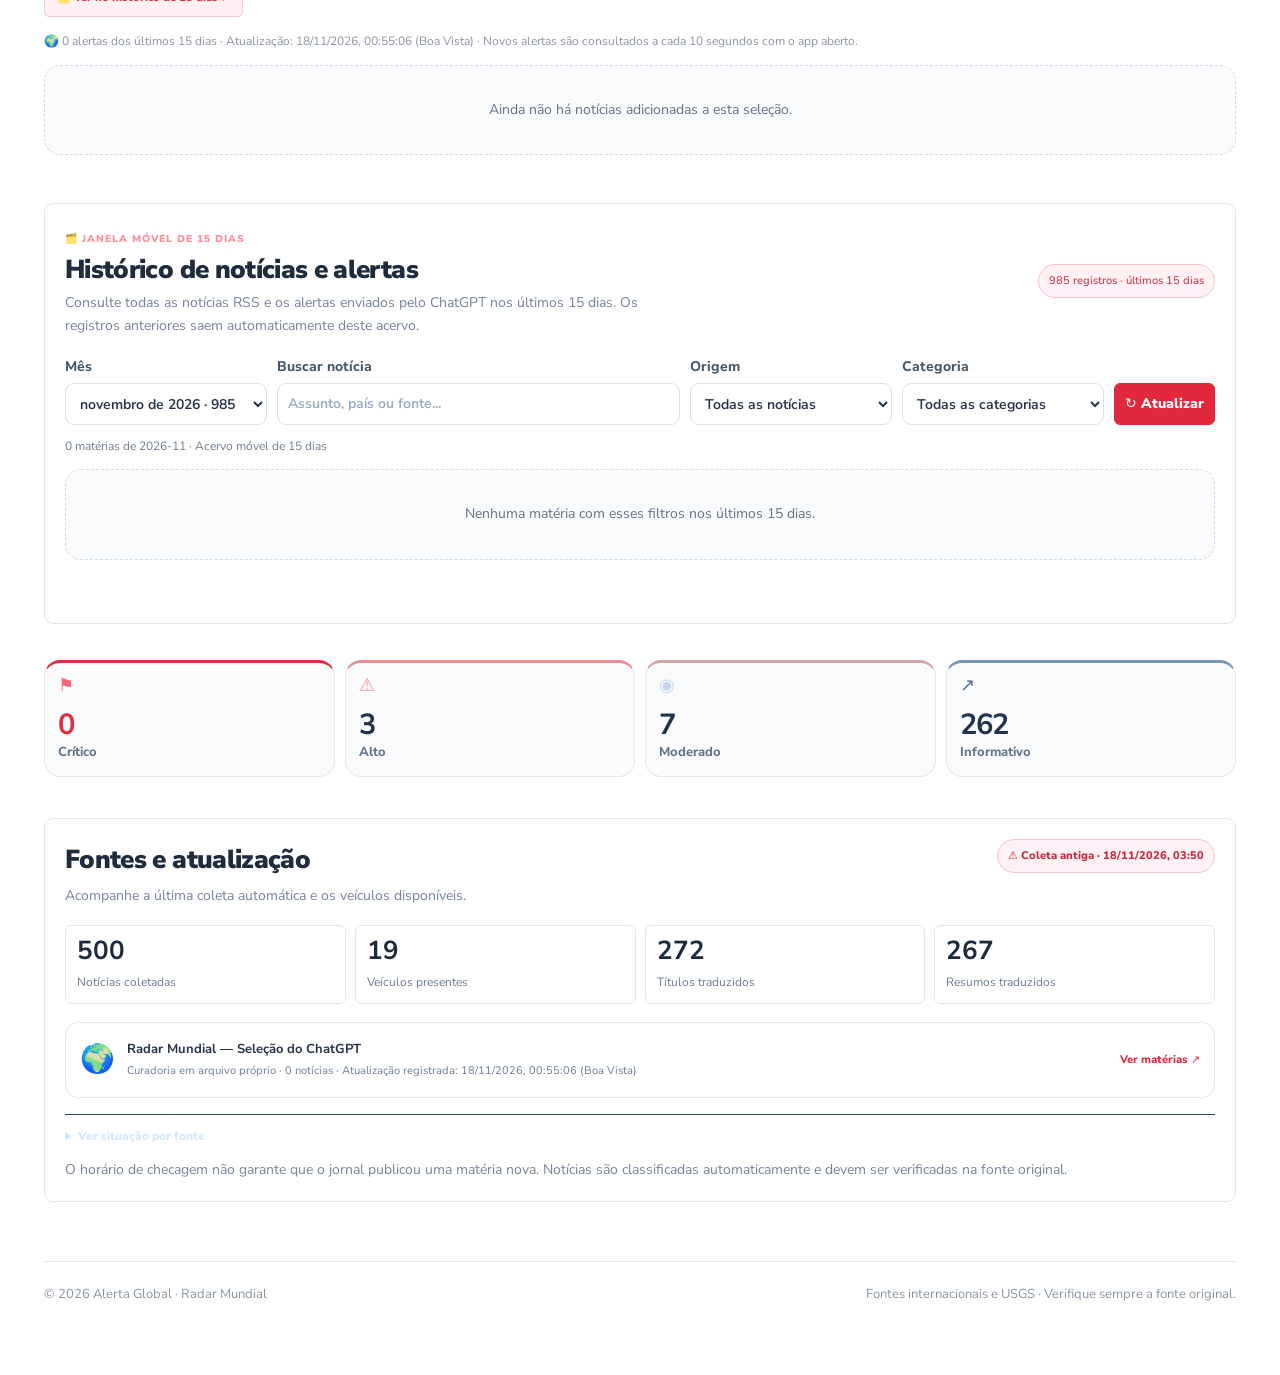
==== commit 6470650b: "Remove tap highlight on story tap zones Adds -webkit-tap-highlight-color transparent and clears focu" ====
--- a/index.html
+++ b/index.html
@@ -718,7 +718,8 @@
 .ag-story-btn{margin-left:auto;display:flex;gap:2px}
 .ag-story-btn button{background:none;border:0;color:#fff;font-size:22px;width:40px;height:40px;cursor:pointer;border-radius:50%}
 .ag-story-btn button:hover{background:#ffffff22}
-.ag-story-tap{position:absolute;top:70px;bottom:190px;z-index:2;background:transparent;border:0;cursor:pointer}
+.ag-story-tap{position:absolute;top:70px;bottom:190px;z-index:2;background:transparent;border:0;cursor:pointer;-webkit-tap-highlight-color:transparent;outline:none;-webkit-appearance:none;appearance:none;-webkit-touch-callout:none;user-select:none;-webkit-user-select:none}
+.ag-story-tap:focus,.ag-story-tap:active,.ag-story-tap:hover{background:transparent;outline:none;box-shadow:none}
 .ag-story-tap.prev{left:0;width:35%}.ag-story-tap.next{right:0;width:65%}
 .ag-story-body{position:absolute;left:0;right:0;bottom:0;padding:18px 18px calc(22px + env(safe-area-inset-bottom));z-index:3}
 .ag-story-tag{display:inline-block;background:#e3273c;color:#fff;font-size:11px;font-weight:800;letter-spacing:.05em;text-transform:uppercase;padding:4px 8px;border-radius:5px}
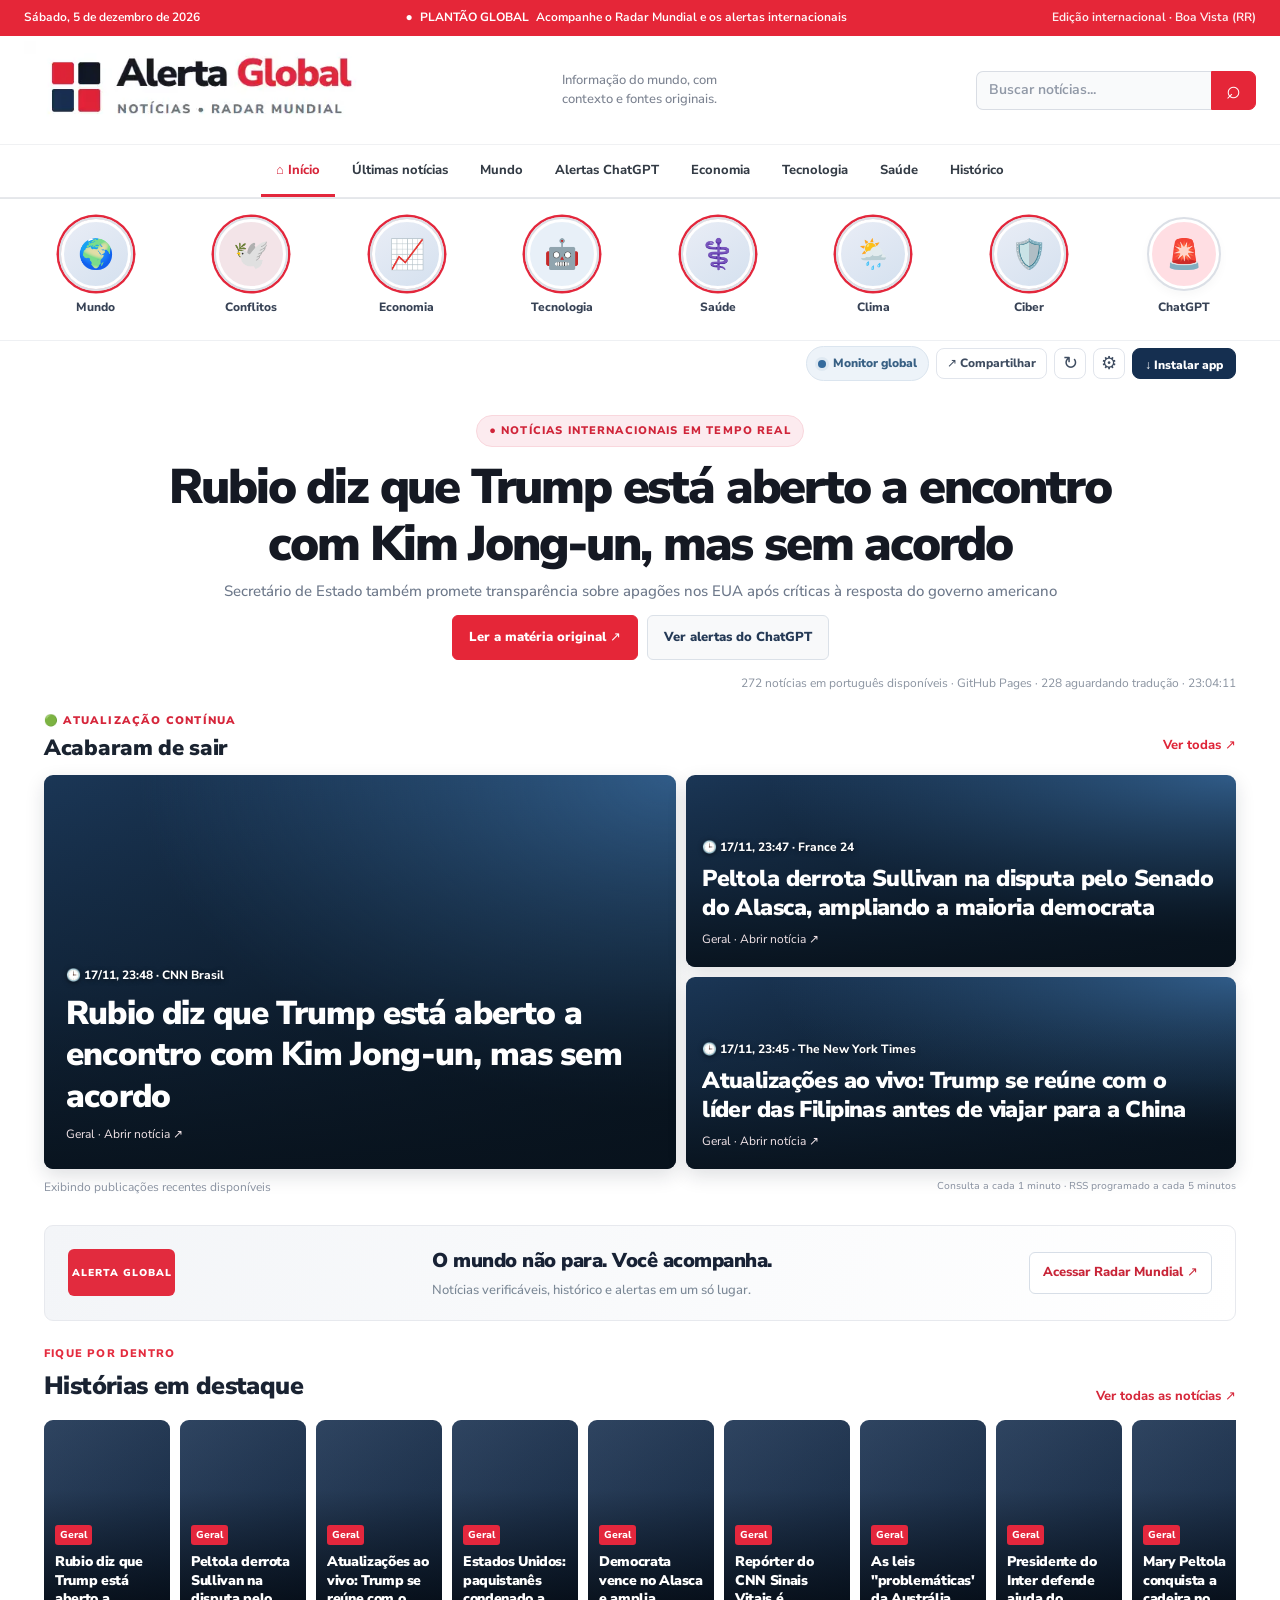
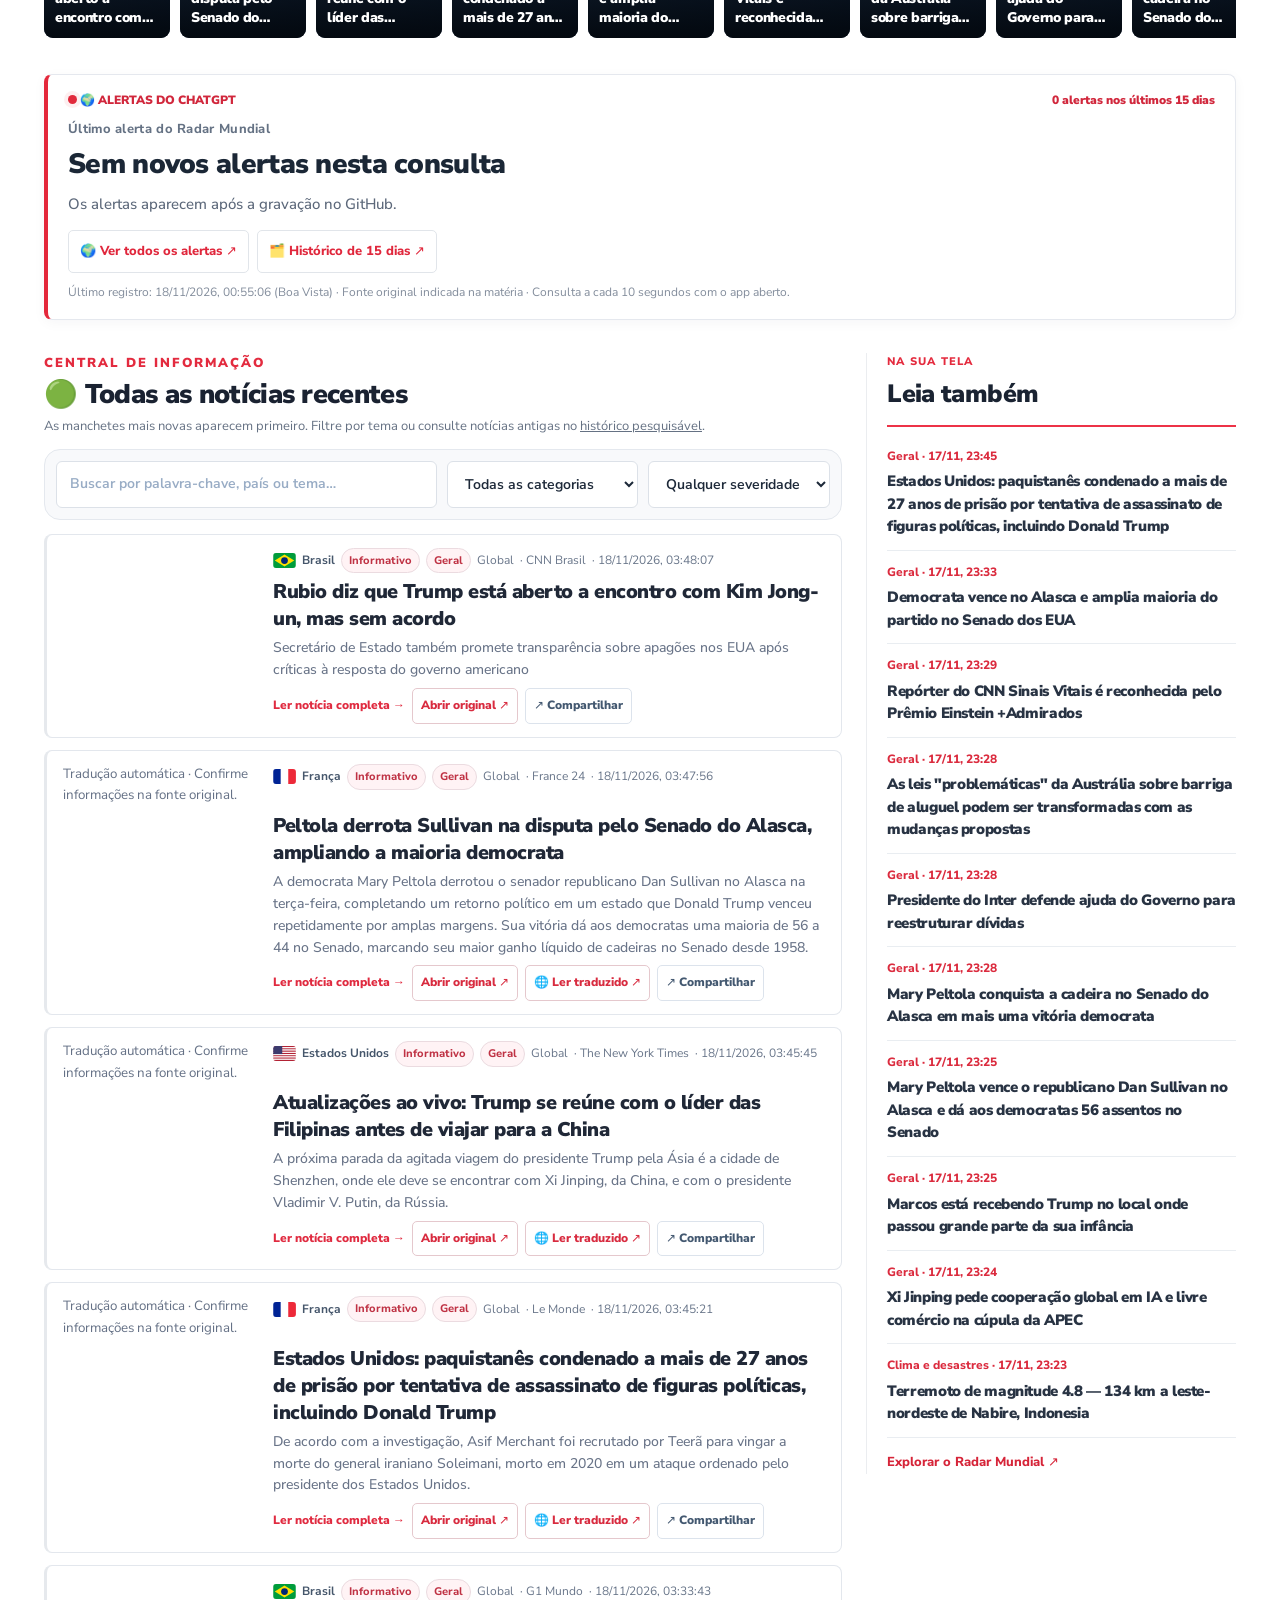
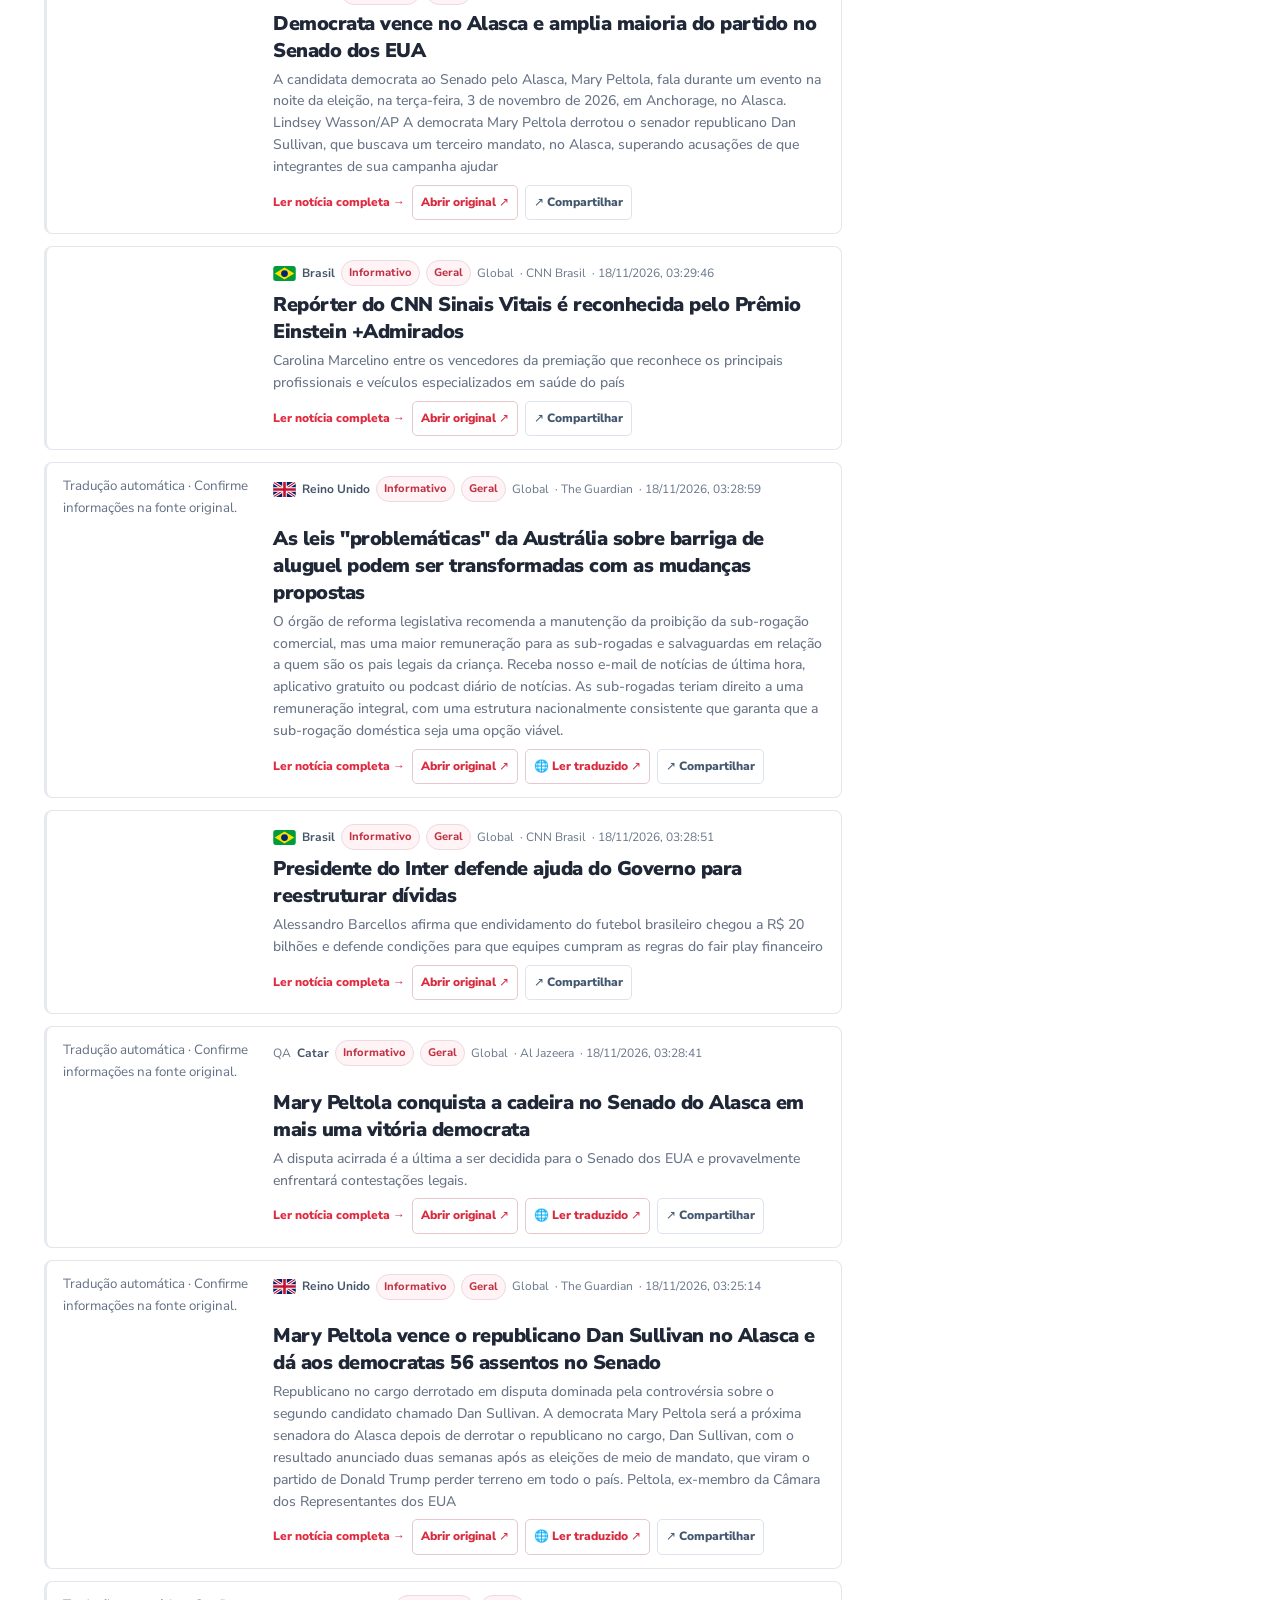
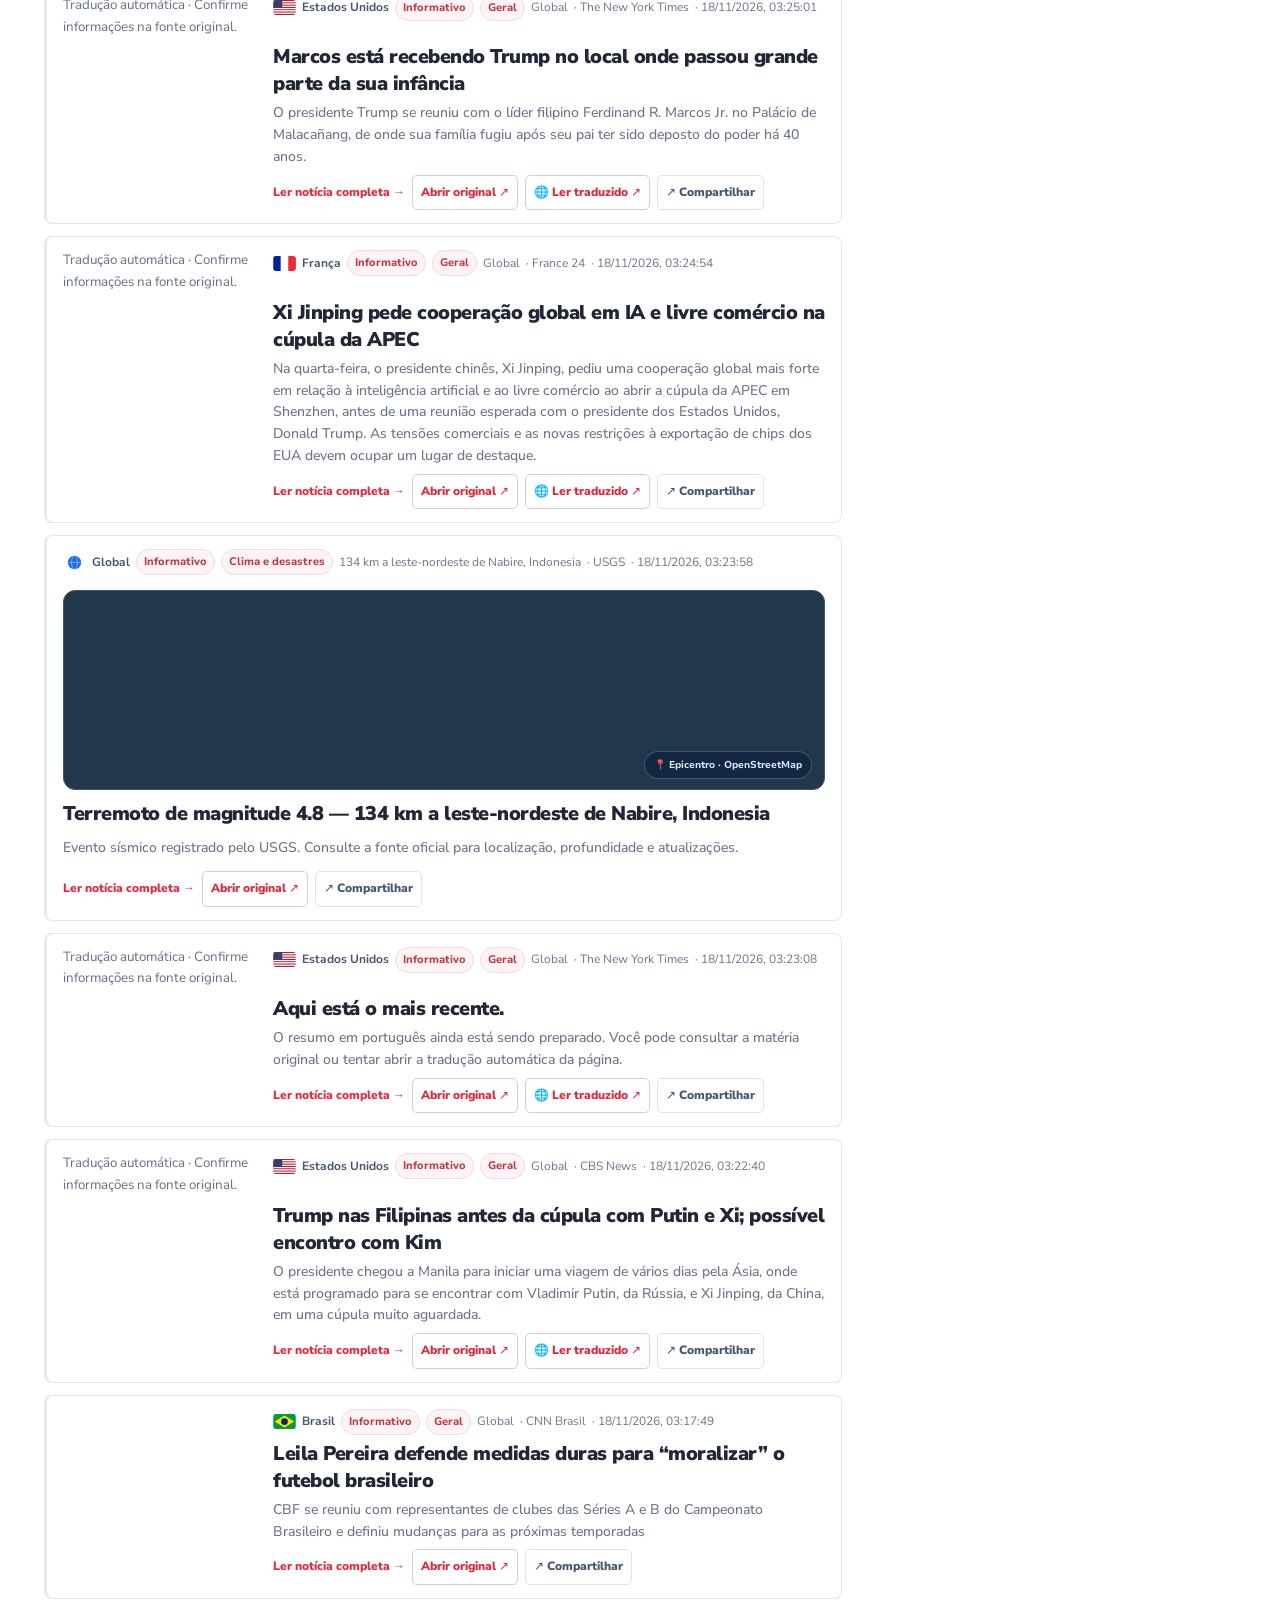
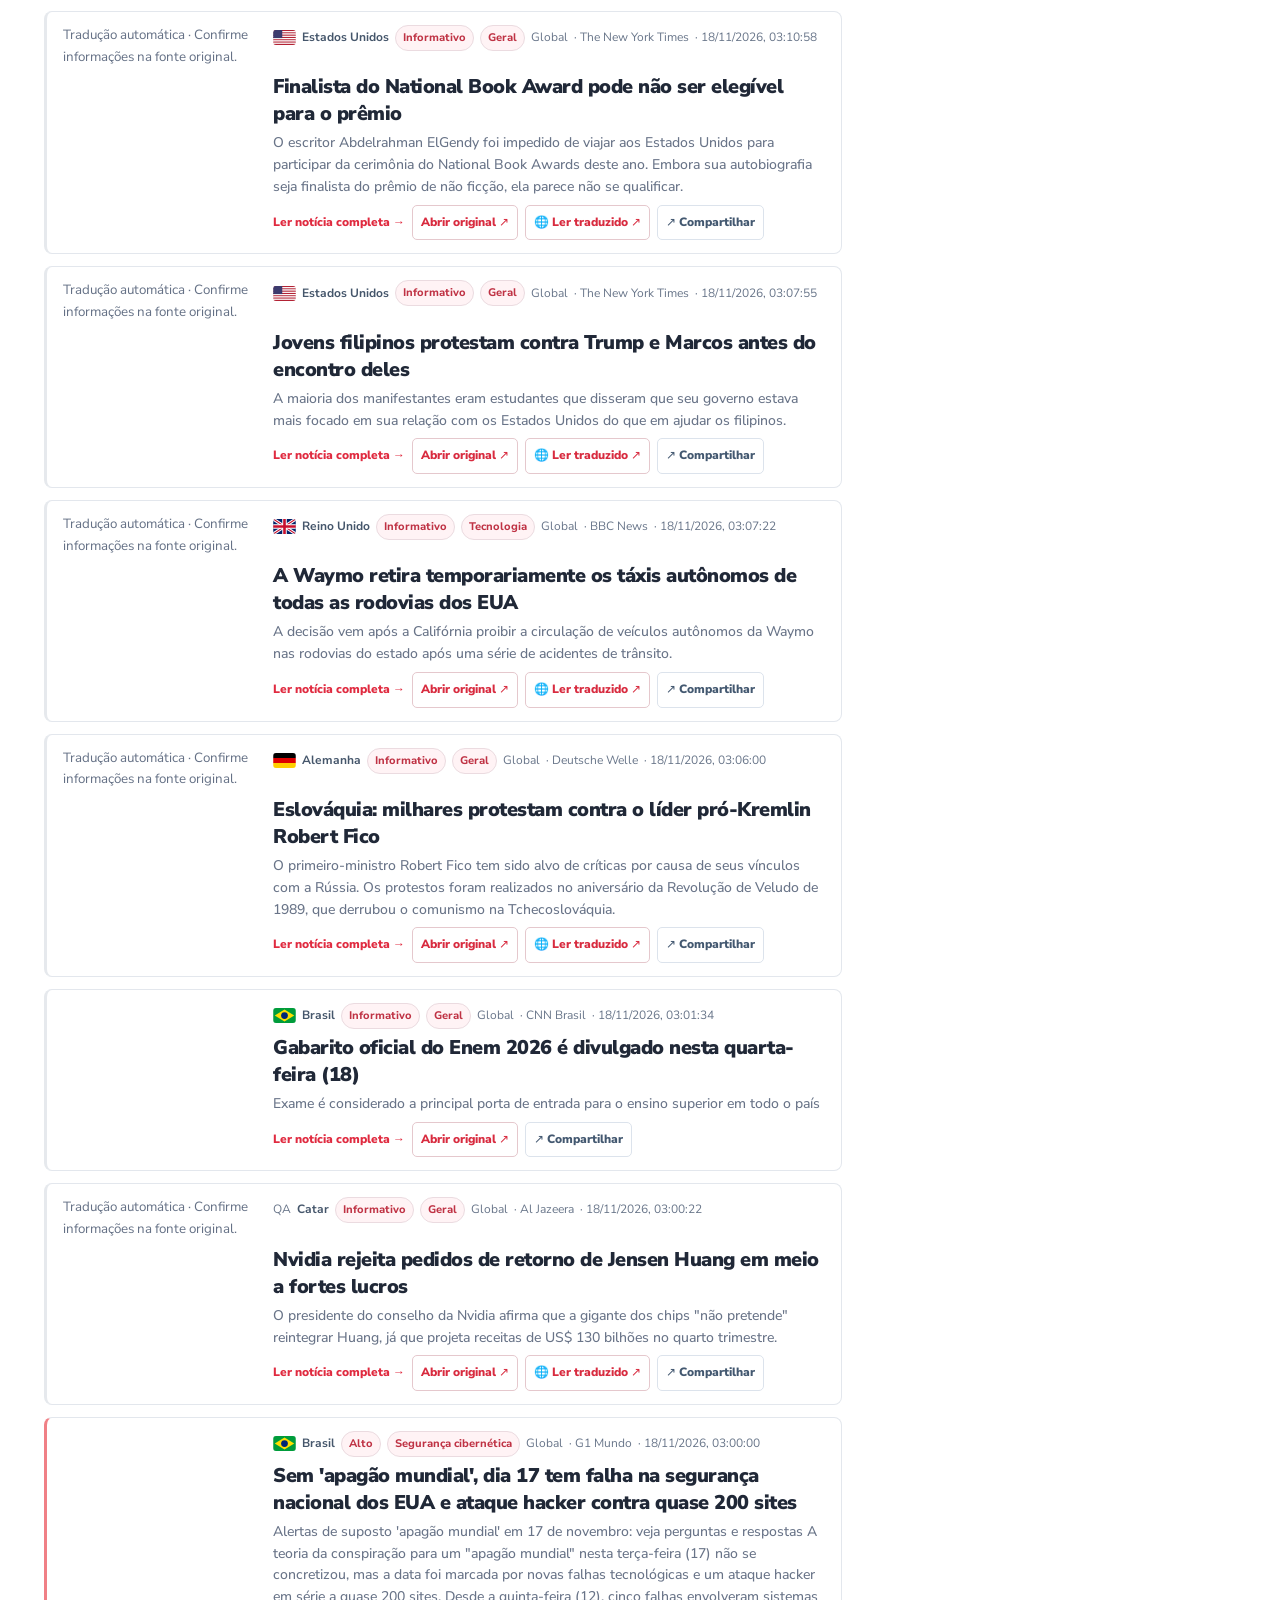
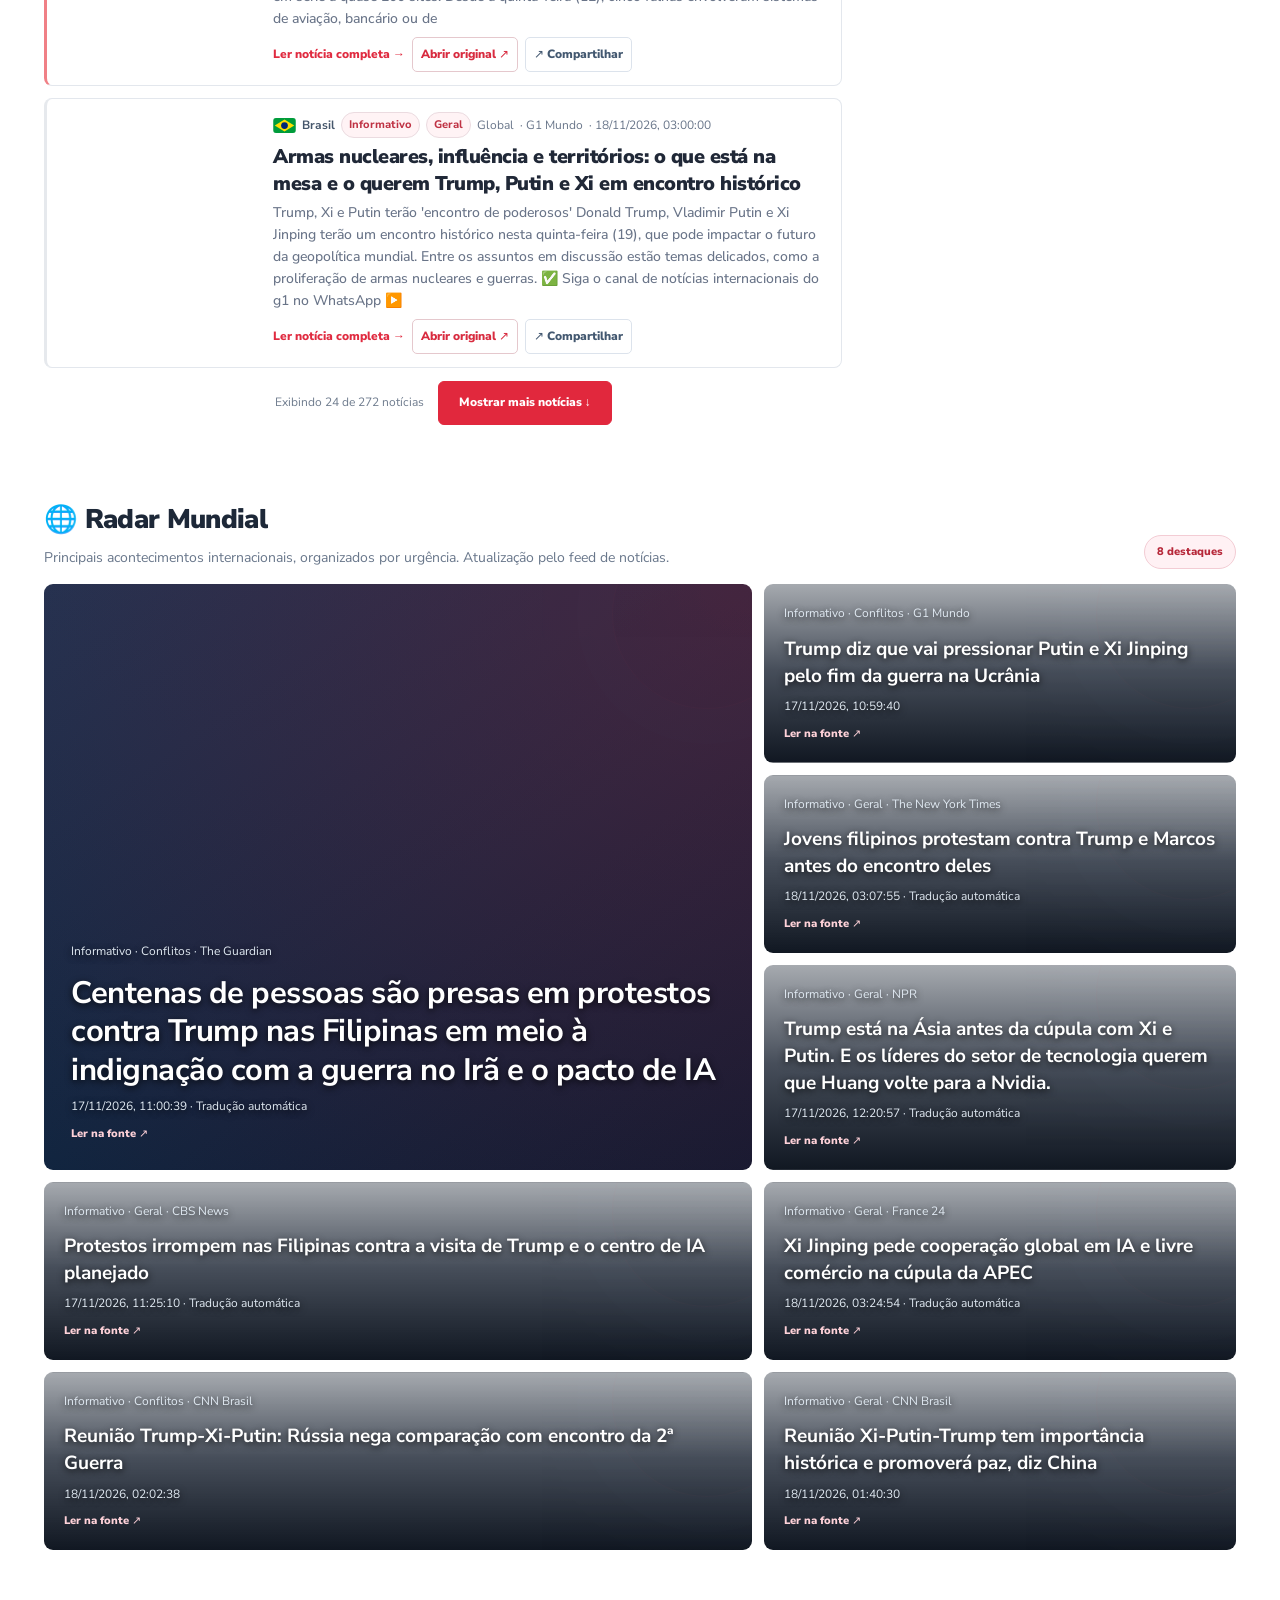
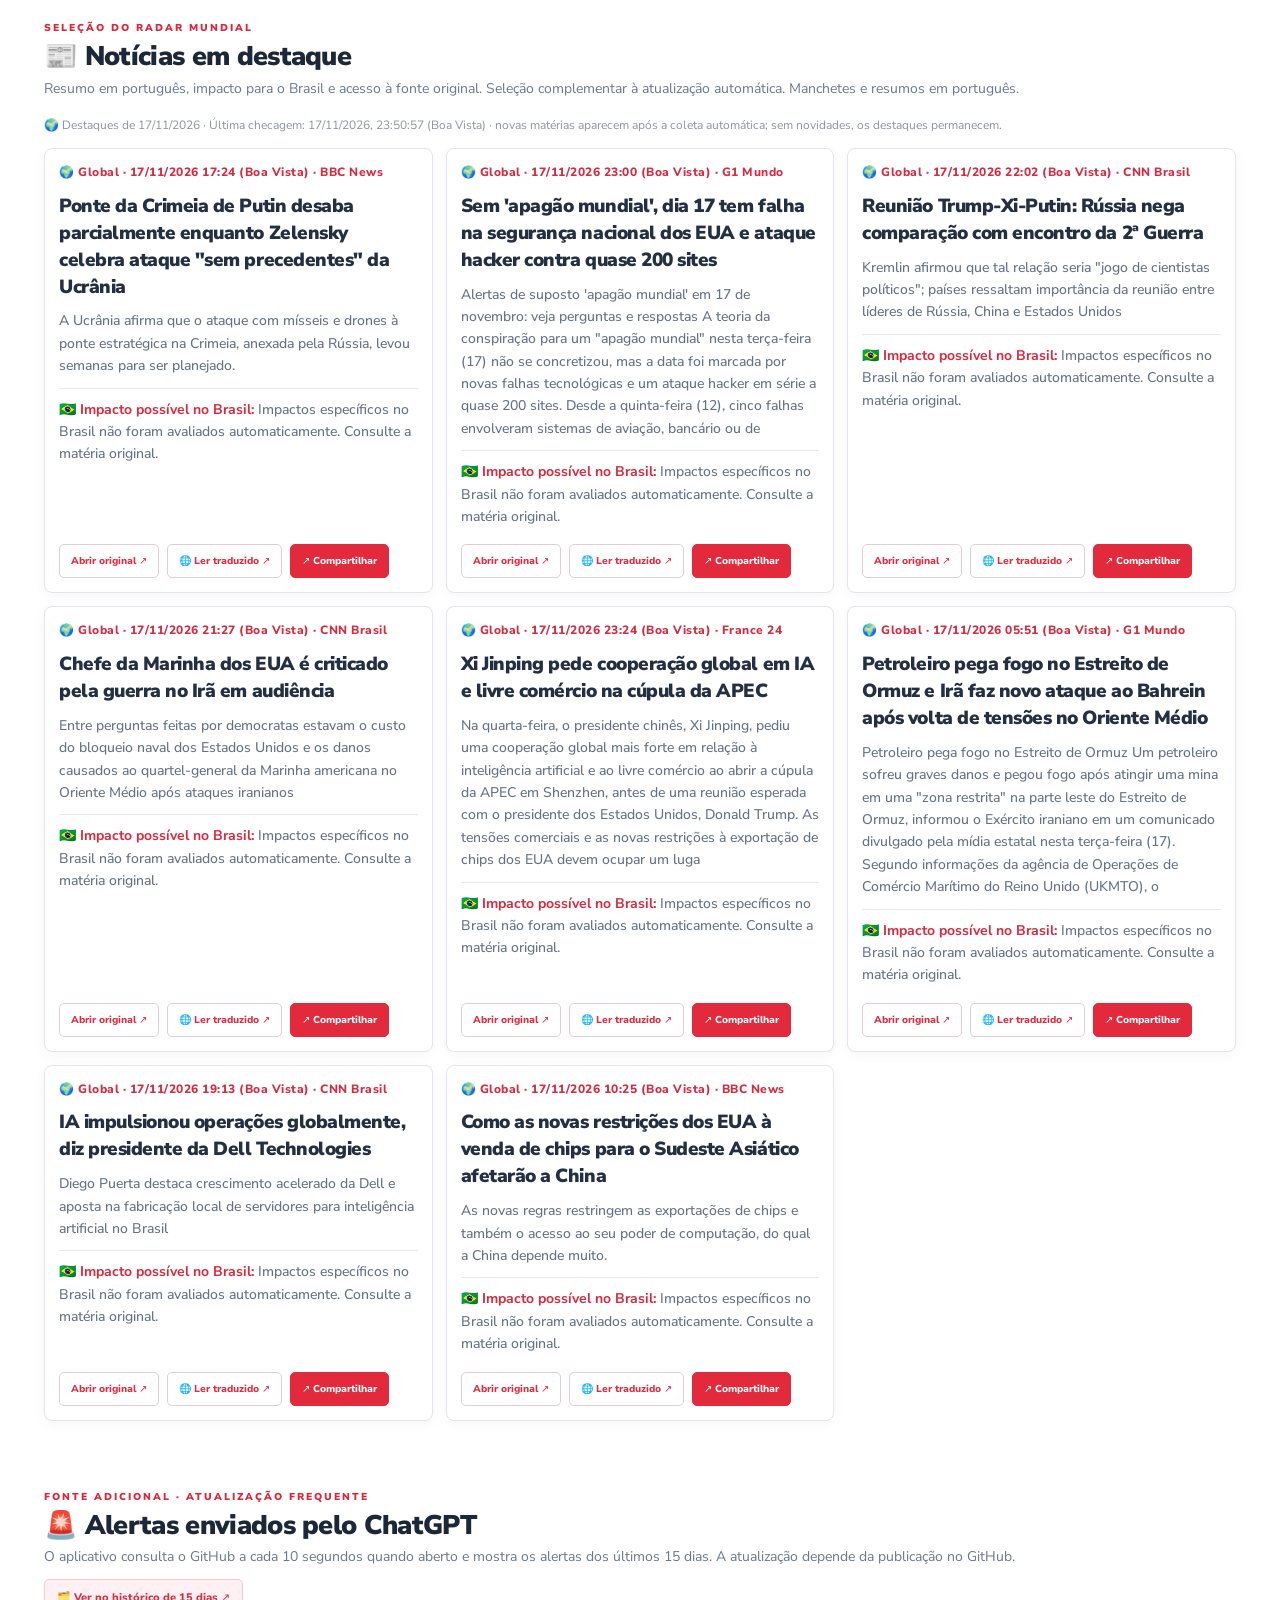
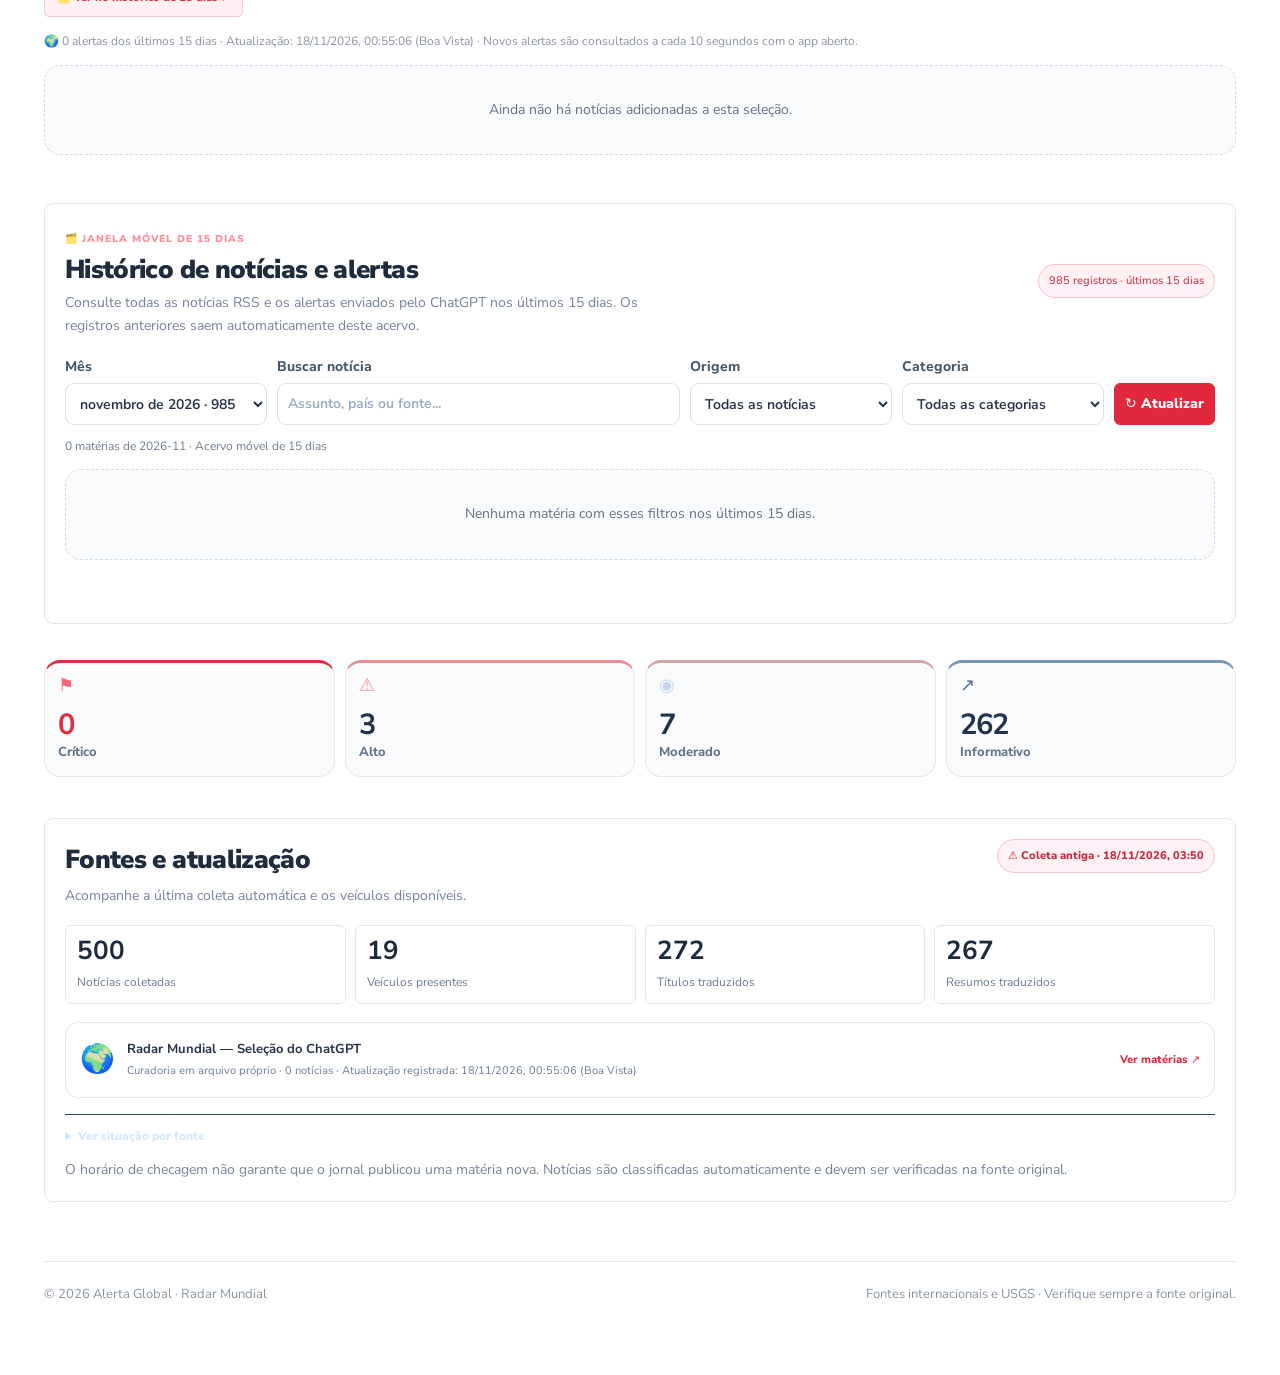
==== commit cb6f938b: "Add 'Atualizar aplicativo' button in settings Clears Alerta caches, checks for a new service worker," ====
--- a/index.html
+++ b/index.html
@@ -942,6 +942,7 @@
     </select>
     <div class="row">
       <button id="saveBtn">Salvar</button>
+      <button id="updateAppBtn" class="ghost" type="button">⟳ Atualizar aplicativo</button>
       <button id="notifyBtn" class="ghost" type="button">🔔 Ativar notificações</button>
       <button id="notifyTestBtn" class="ghost" type="button">🧪 Testar notificação</button>
     </div>
@@ -2798,6 +2799,31 @@
       ? "✅ Notificação de teste enviada. Verifique a barra de notificações do dispositivo."
       : "Não foi possível exibir o teste. Confira as permissões do aplicativo e do sistema.";
   };
+  // Atualiza o app: limpa o cache de interface, verifica nova versão do service worker e recarrega.
+  document.getElementById("updateAppBtn").onclick = async () => {
+    const btn = document.getElementById("updateAppBtn");
+    btn.disabled = true;
+    btn.textContent = "Atualizando...";
+    try {
+      if ("caches" in window) {
+        const keys = await caches.keys();
+        await Promise.all(keys.filter(key => key.startsWith("alerta-")).map(key => caches.delete(key)));
+      }
+      if ("serviceWorker" in navigator) {
+        const reg = await navigator.serviceWorker.getRegistration();
+        if (reg) {
+          await reg.update();
+          if (reg.waiting) reg.waiting.postMessage({type: "SKIP_WAITING"});
+        }
+      }
+    } catch (error) {
+      console.warn("Falha ao atualizar o aplicativo:", error);
+    }
+    // Recarrega com cache-busting para buscar a versão nova do HTML, CSS e JS.
+    const url = new URL(location.href);
+    url.searchParams.set("v", Date.now().toString());
+    location.replace(url.href);
+  };
   ["search", "cat", "sev"].forEach(id => document.getElementById(id).addEventListener("input", () => {
     visibleCount = PAGE_SIZE; render();
   }));
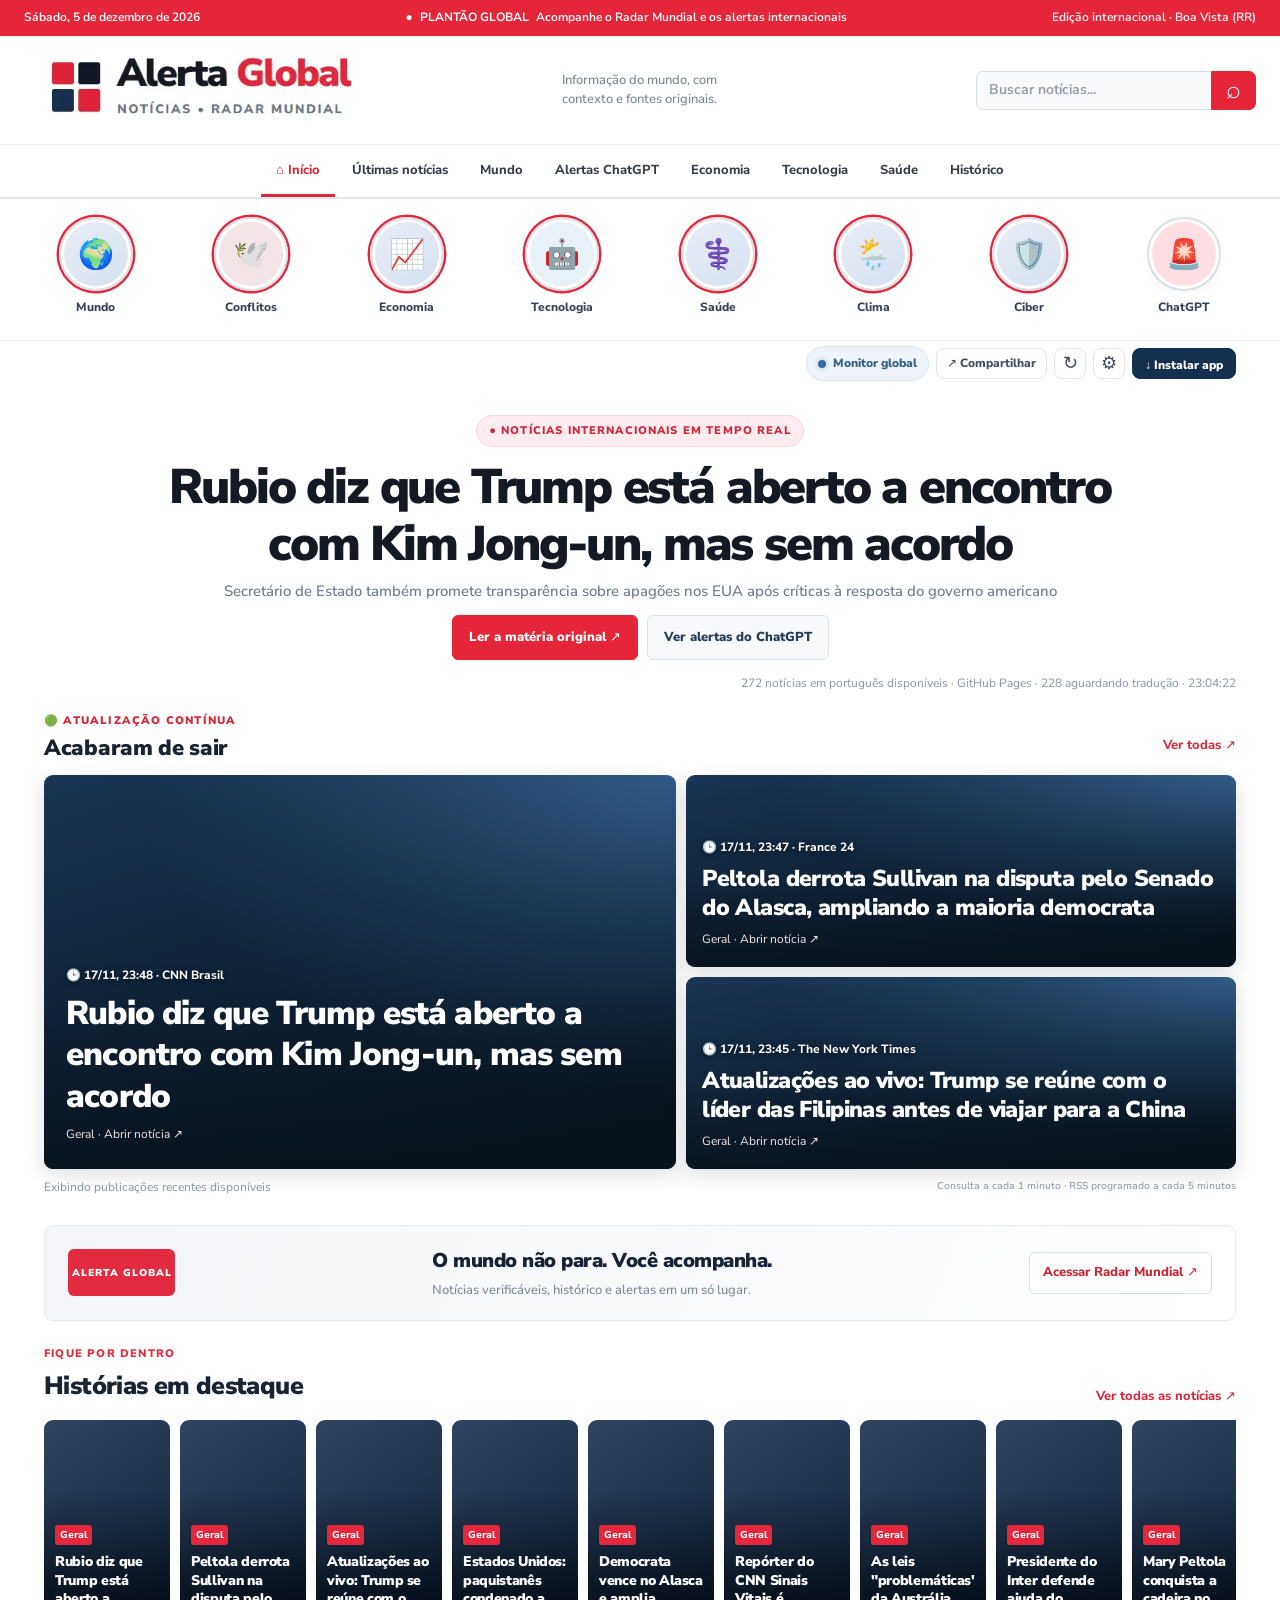
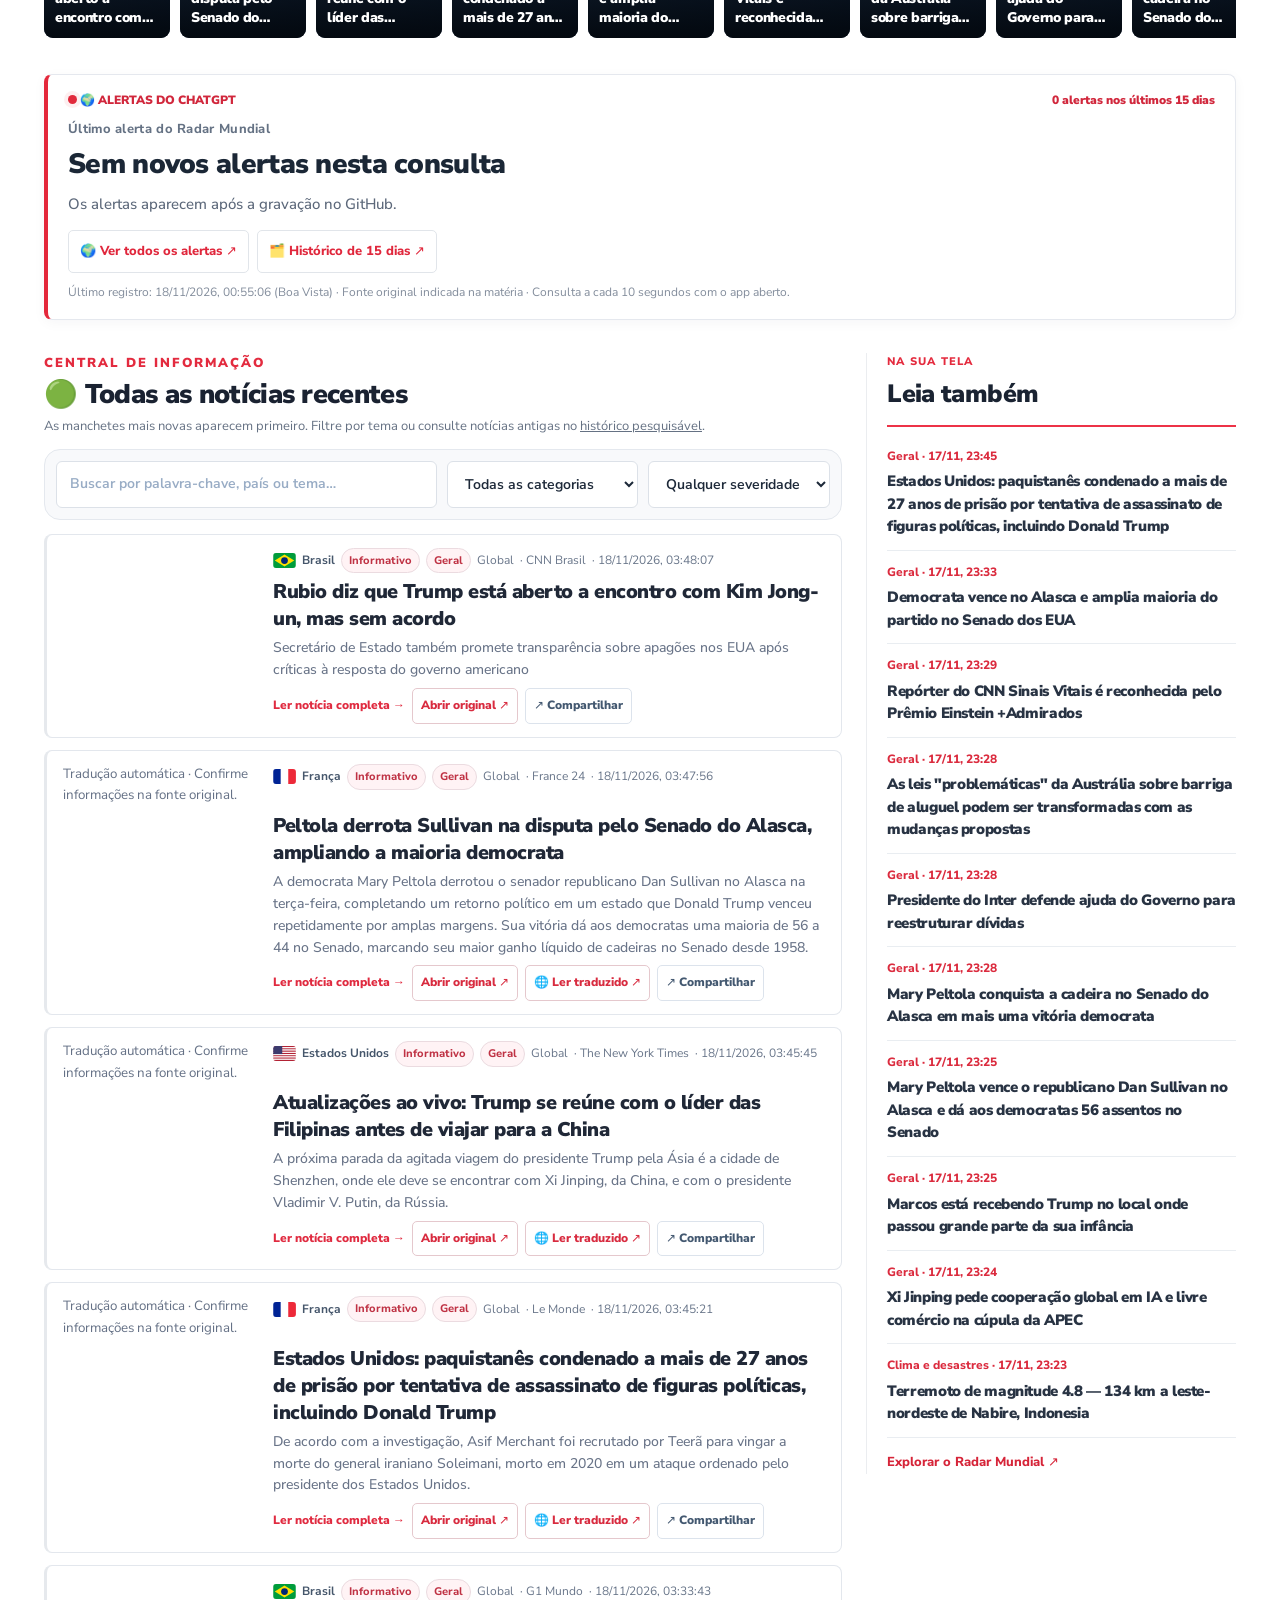
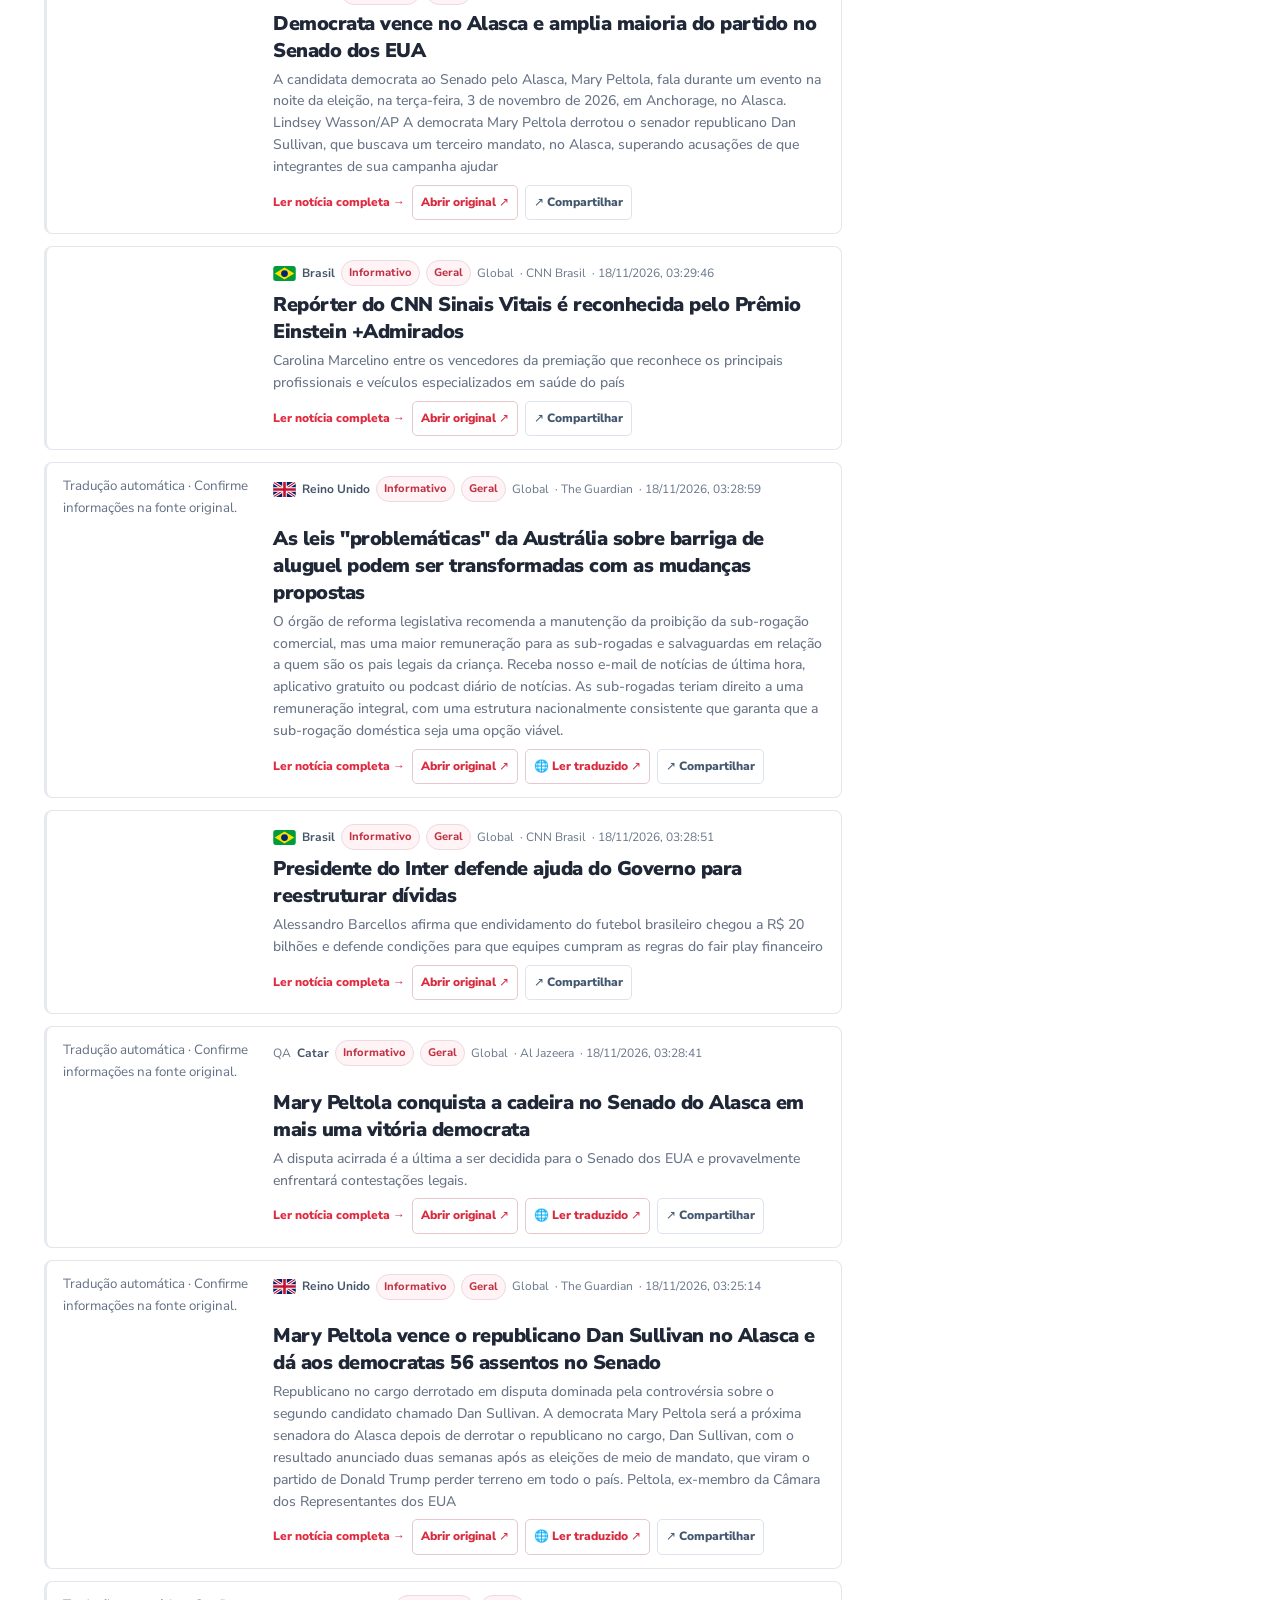
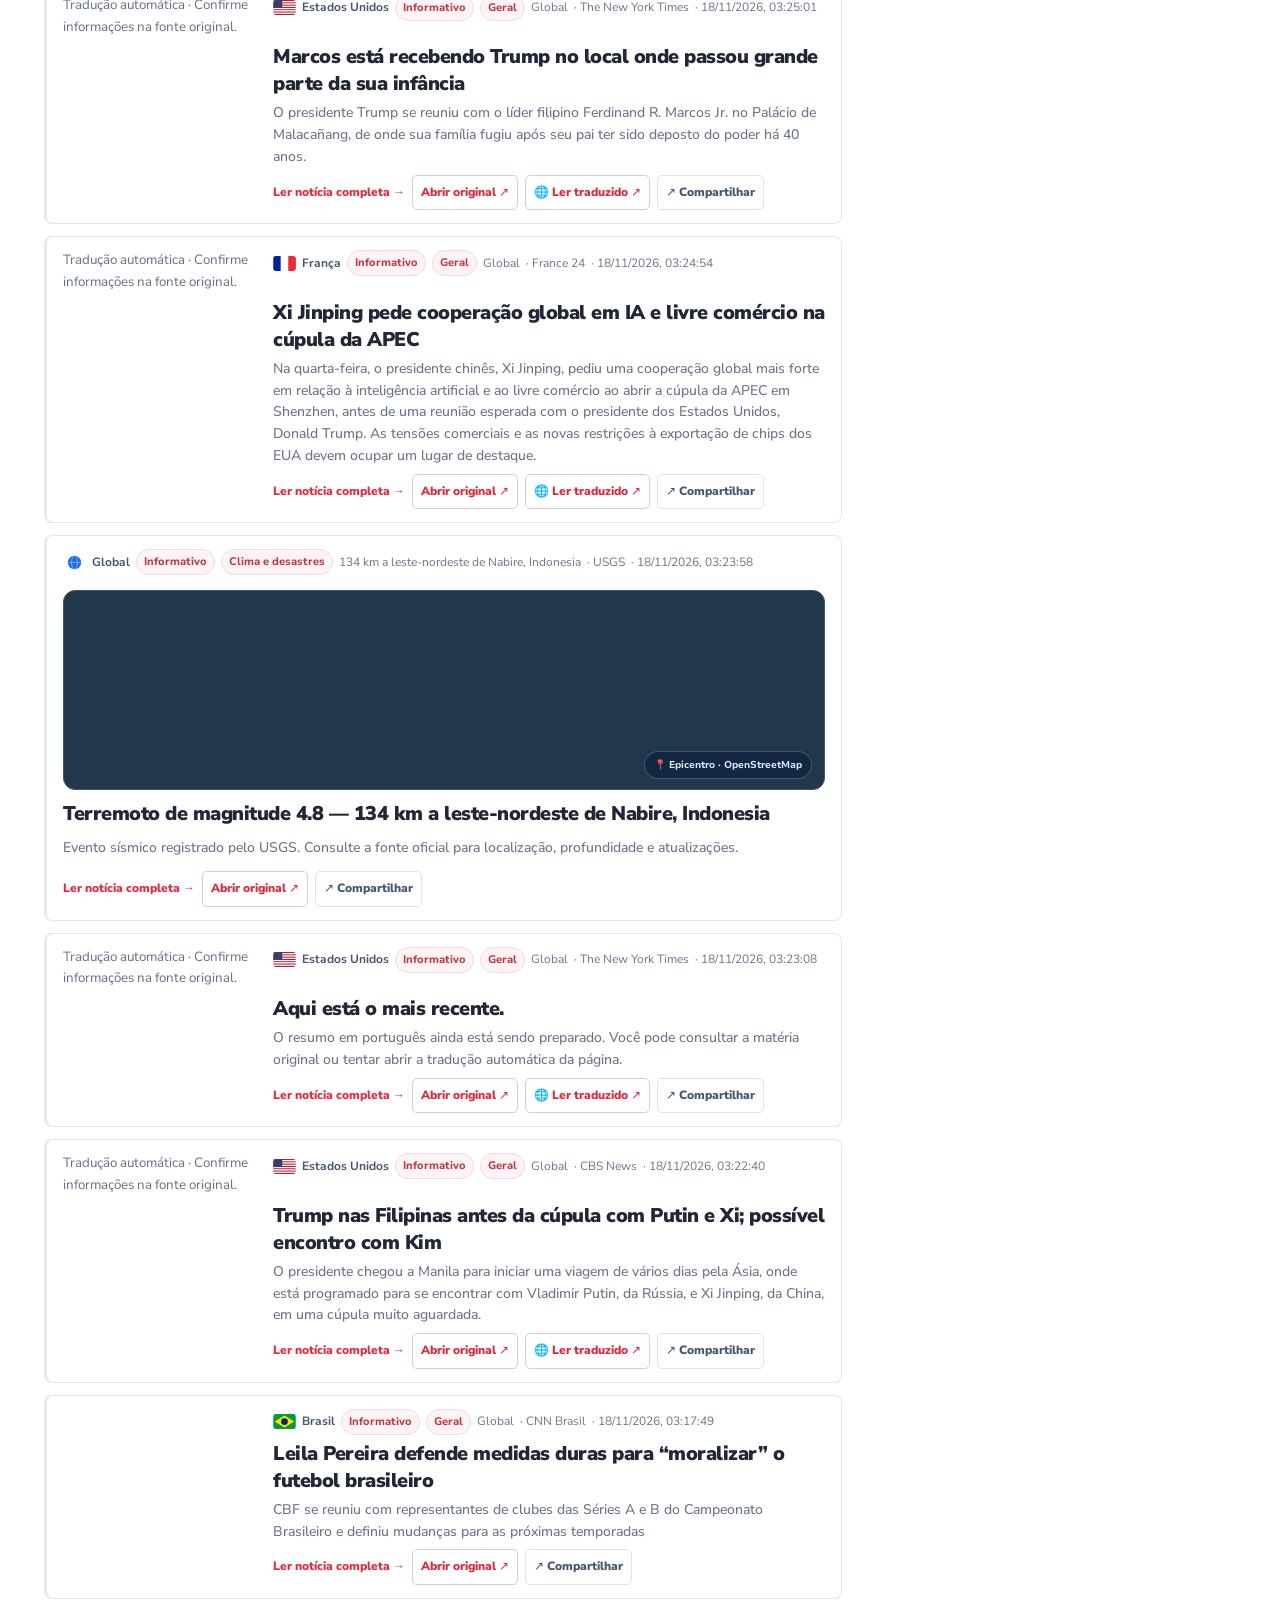
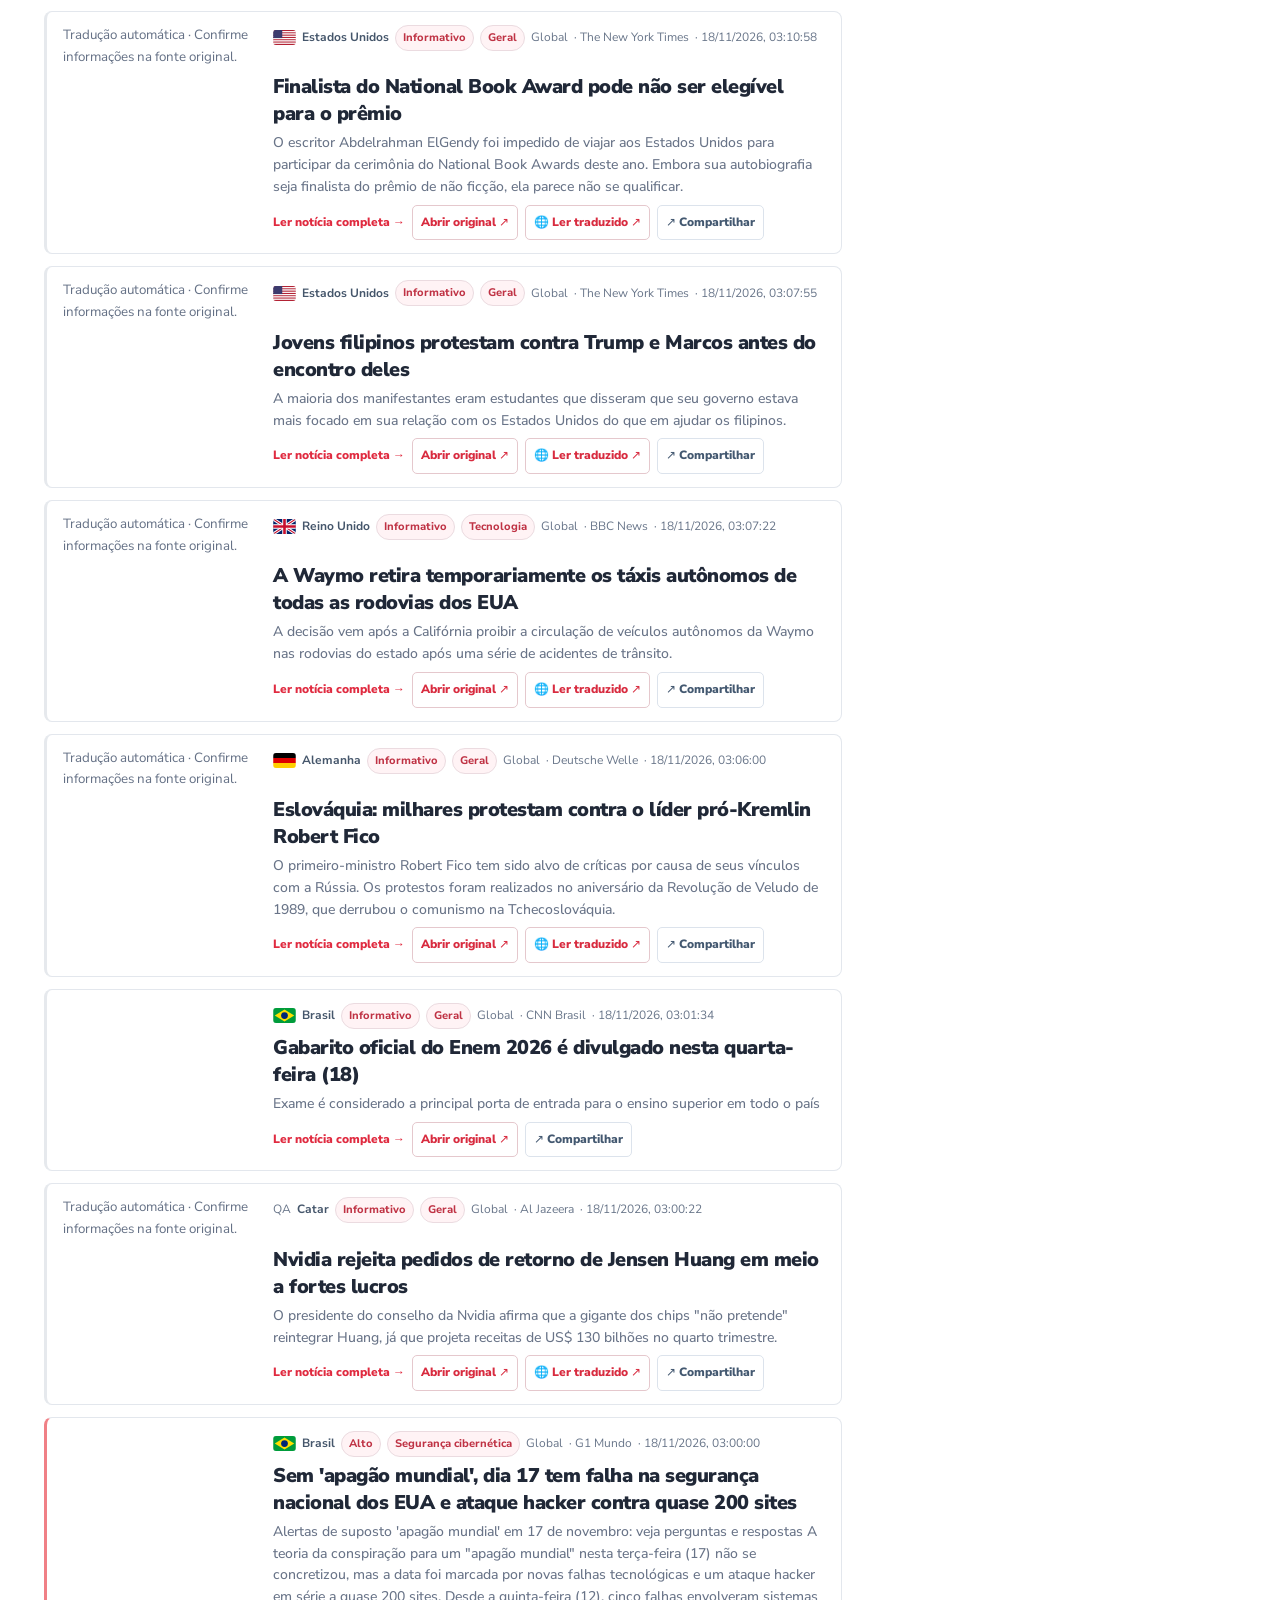
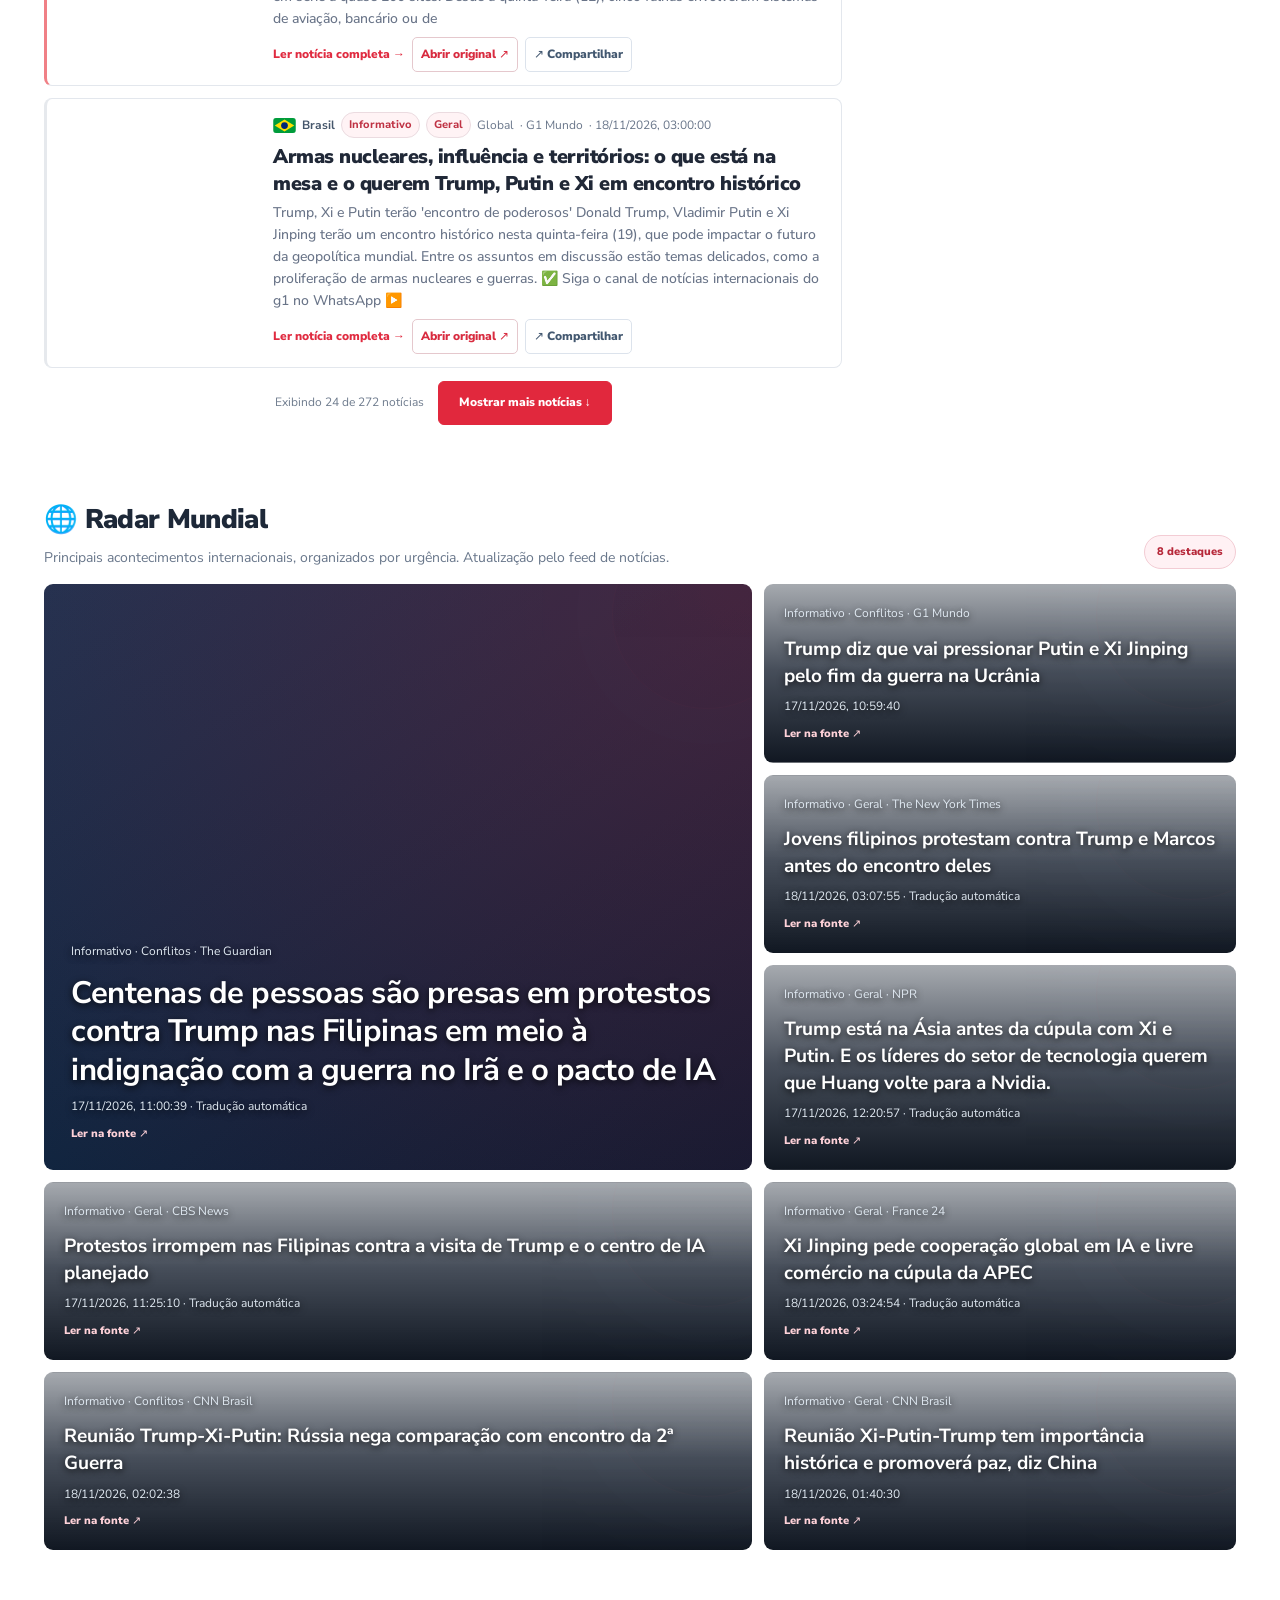
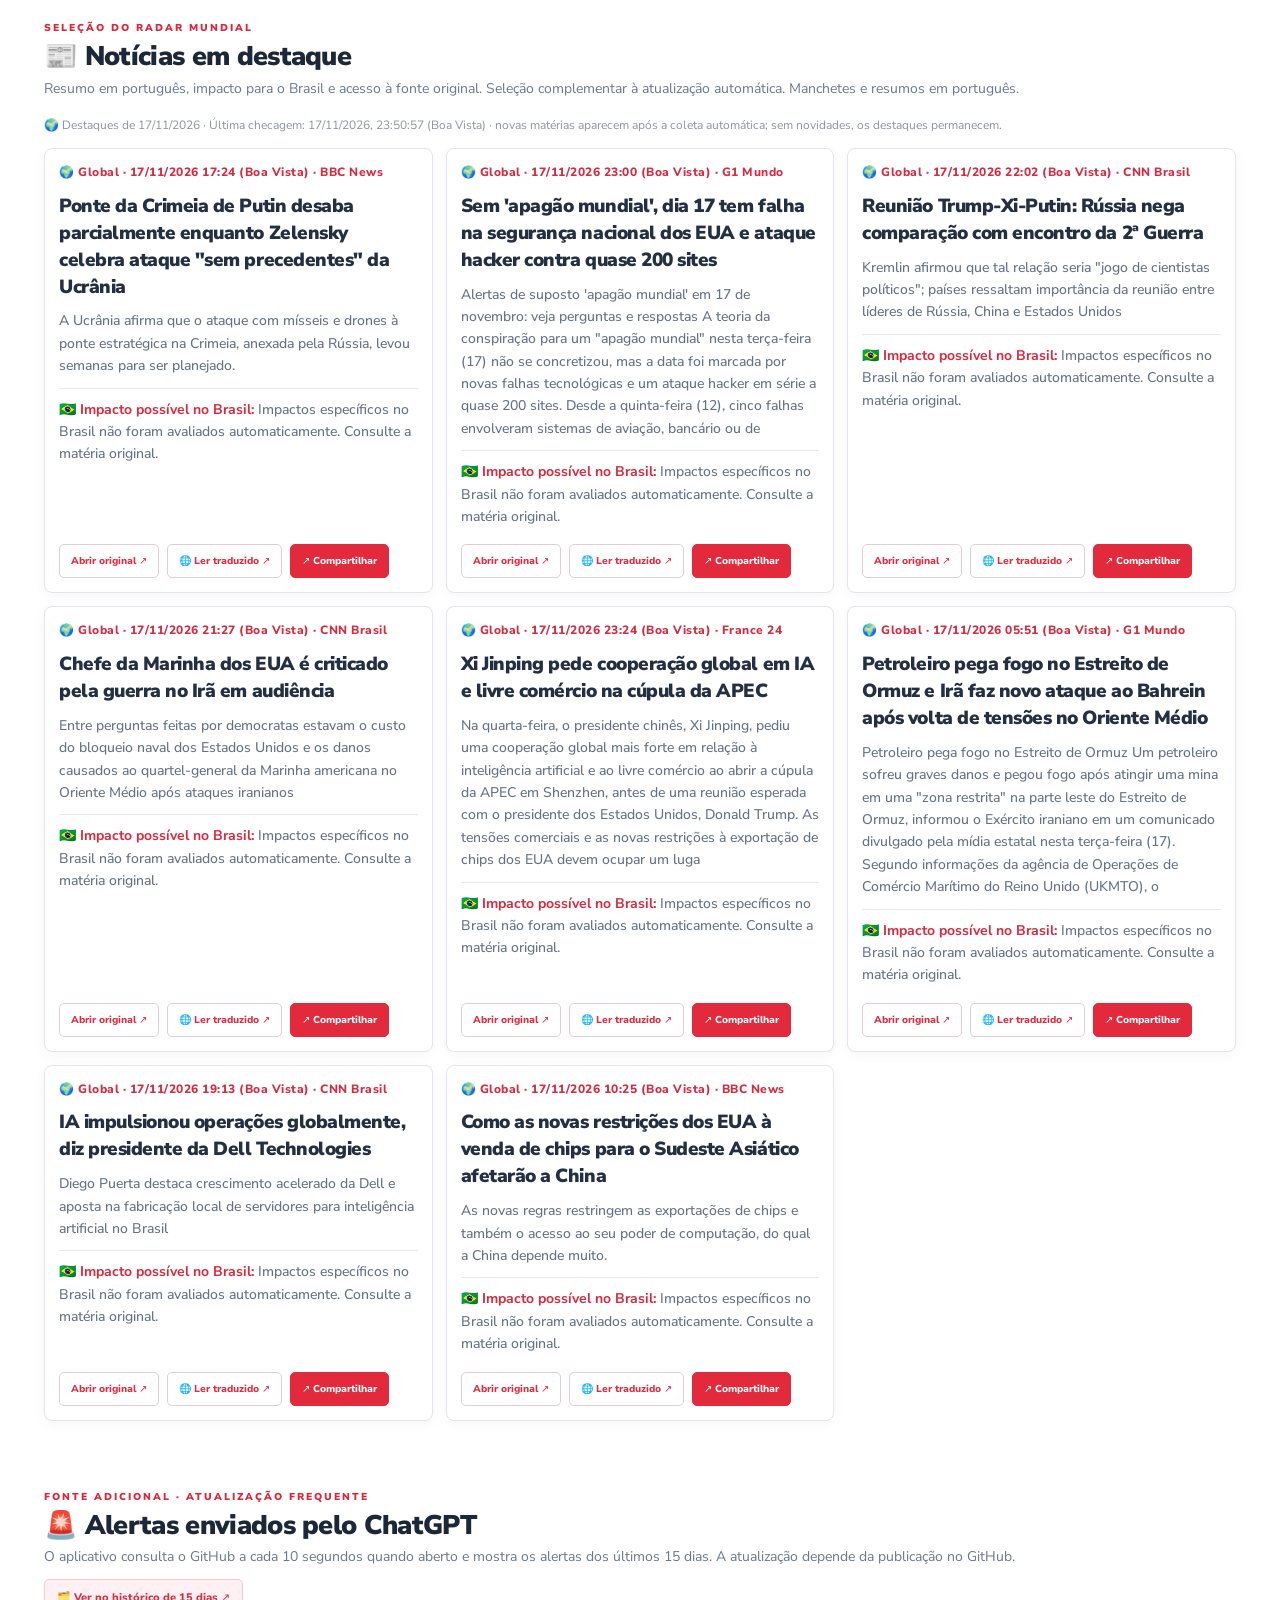
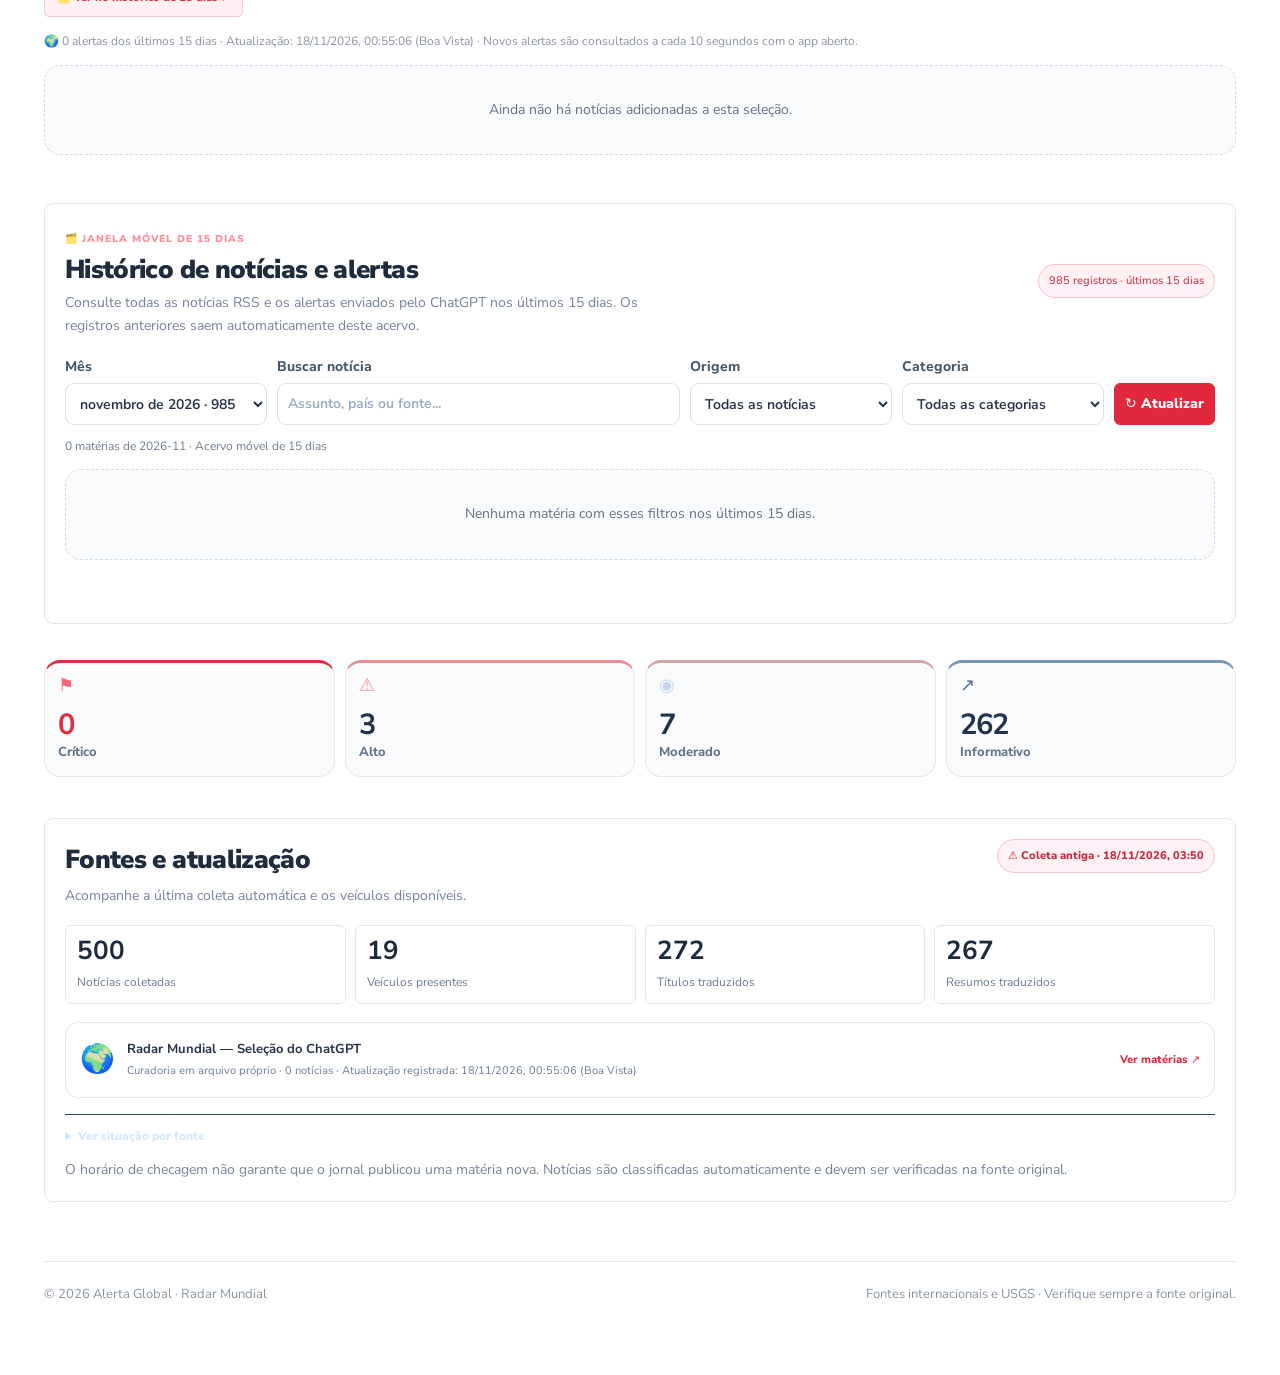
==== commit b5f570cc: "Add 'Atualizar aplicativo' to side menu Co-Authored-By: Claude Haiku 5.5 <noreply@anthropic.com> Cla" ====
--- a/index.html
+++ b/index.html
@@ -789,6 +789,7 @@
   </div>
   <div class="side-section side-tools"><div class="side-caption">FERRAMENTAS</div>
     <button type="button" id="sideSettings" class="side-link side-tool"><span class="side-link-icon"><svg viewBox="0 0 24 24" fill="none" stroke="currentColor" stroke-width="1.8" stroke-linecap="round" stroke-linejoin="round"><path d="M12 15.5a3.5 3.5 0 100-7 3.5 3.5 0 000 7z"/><path d="M19.4 15a1.7 1.7 0 00.34 1.9l.06.06-1.8 1.8-.06-.06a1.7 1.7 0 00-1.9-.34 1.7 1.7 0 00-1 1.55V20h-2.5v-.09a1.7 1.7 0 00-1.15-1.6 1.7 1.7 0 00-1.75.4l-.06.05-1.8-1.8.06-.06a1.7 1.7 0 00.34-1.9 1.7 1.7 0 00-1.55-1H6v-2.5h.09a1.7 1.7 0 001.6-1.15 1.7 1.7 0 00-.4-1.75l-.05-.06 1.8-1.8.06.06a1.7 1.7 0 001.9.34 1.7 1.7 0 001-1.55V4h2.5v.09a1.7 1.7 0 001.15 1.6 1.7 1.7 0 001.75-.4l.06-.05 1.8 1.8-.06.06a1.7 1.7 0 00-.34 1.9 1.7 1.7 0 001.55 1H20v2.5h-.09a1.7 1.7 0 00-1.6 1.15Z"/></svg></span><span>Configurações</span><span class="side-chevron">›</span></button>
+    <button type="button" id="sideUpdate" class="side-link side-tool"><span class="side-link-icon"><svg viewBox="0 0 24 24" fill="none" stroke="currentColor" stroke-width="1.8" stroke-linecap="round" stroke-linejoin="round"><path d="M21 12a9 9 0 11-2.64-6.36"/><path d="M21 4v5h-5"/></svg></span><span>Atualizar aplicativo</span><span class="side-chevron">›</span></button>
     <button type="button" id="sideShare" class="side-link side-tool"><span class="side-link-icon"><svg viewBox="0 0 24 24" fill="none" stroke="currentColor" stroke-width="1.8" stroke-linecap="round" stroke-linejoin="round"><circle cx="18" cy="5" r="3"/><circle cx="6" cy="12" r="3"/><circle cx="18" cy="19" r="3"/><path d="m8.7 10.8 6.6-4.3m-6.6 7.7 6.6 3.4"/></svg></span><span>Compartilhar app</span><span class="side-chevron">›</span></button>
   </div>
   <div class="side-bottom">
@@ -2628,6 +2629,11 @@
       document.getElementById("settings").scrollIntoView({behavior:"smooth",block:"start"});
     });
   }
+  // Atalho do menu lateral para o mesmo botão de atualização
+  document.getElementById("sideUpdate")?.addEventListener("click", () => {
+    setMobileMenu(false);
+    document.getElementById("updateAppBtn").click();
+  });
   // Compartilhamento do site ou de UMA notícia, preservando o link original.
   const siteShareUrl = new URL("./", location.href).href;
   const shareModal = document.getElementById("shareModal");
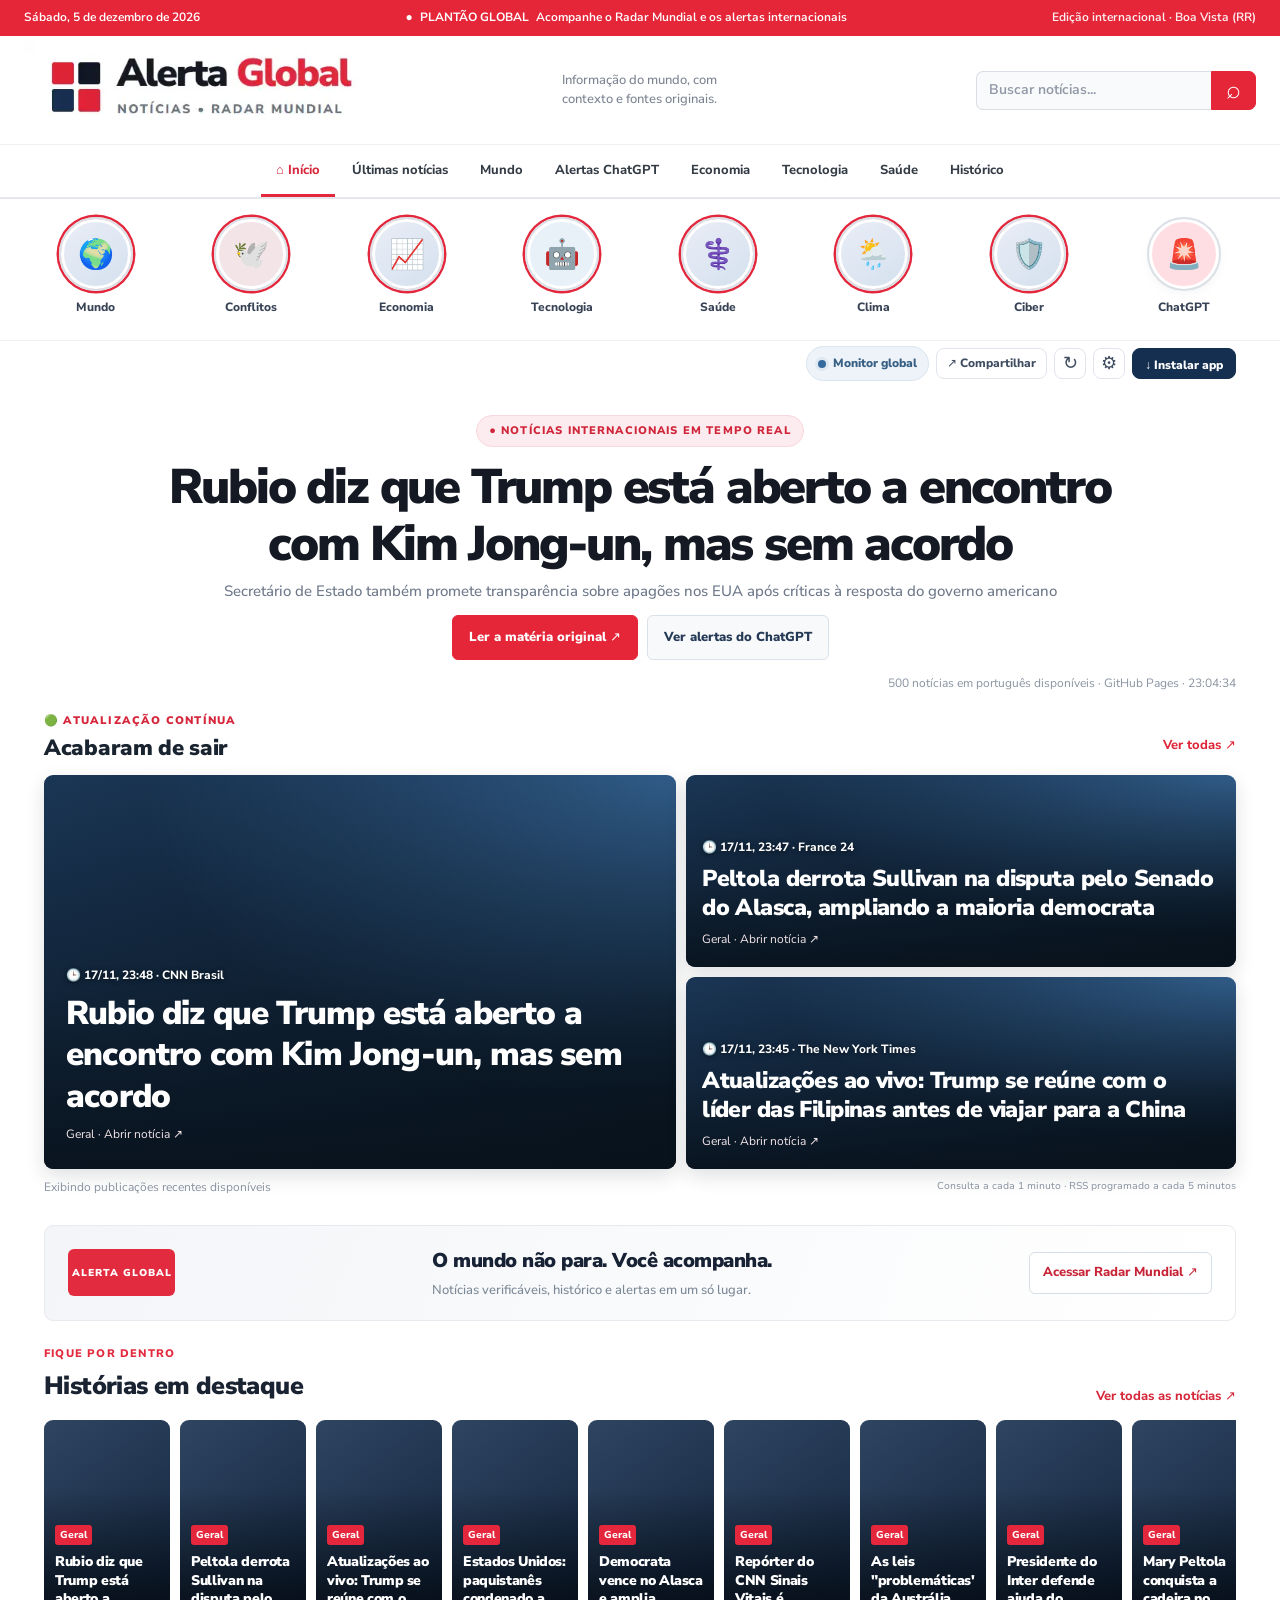
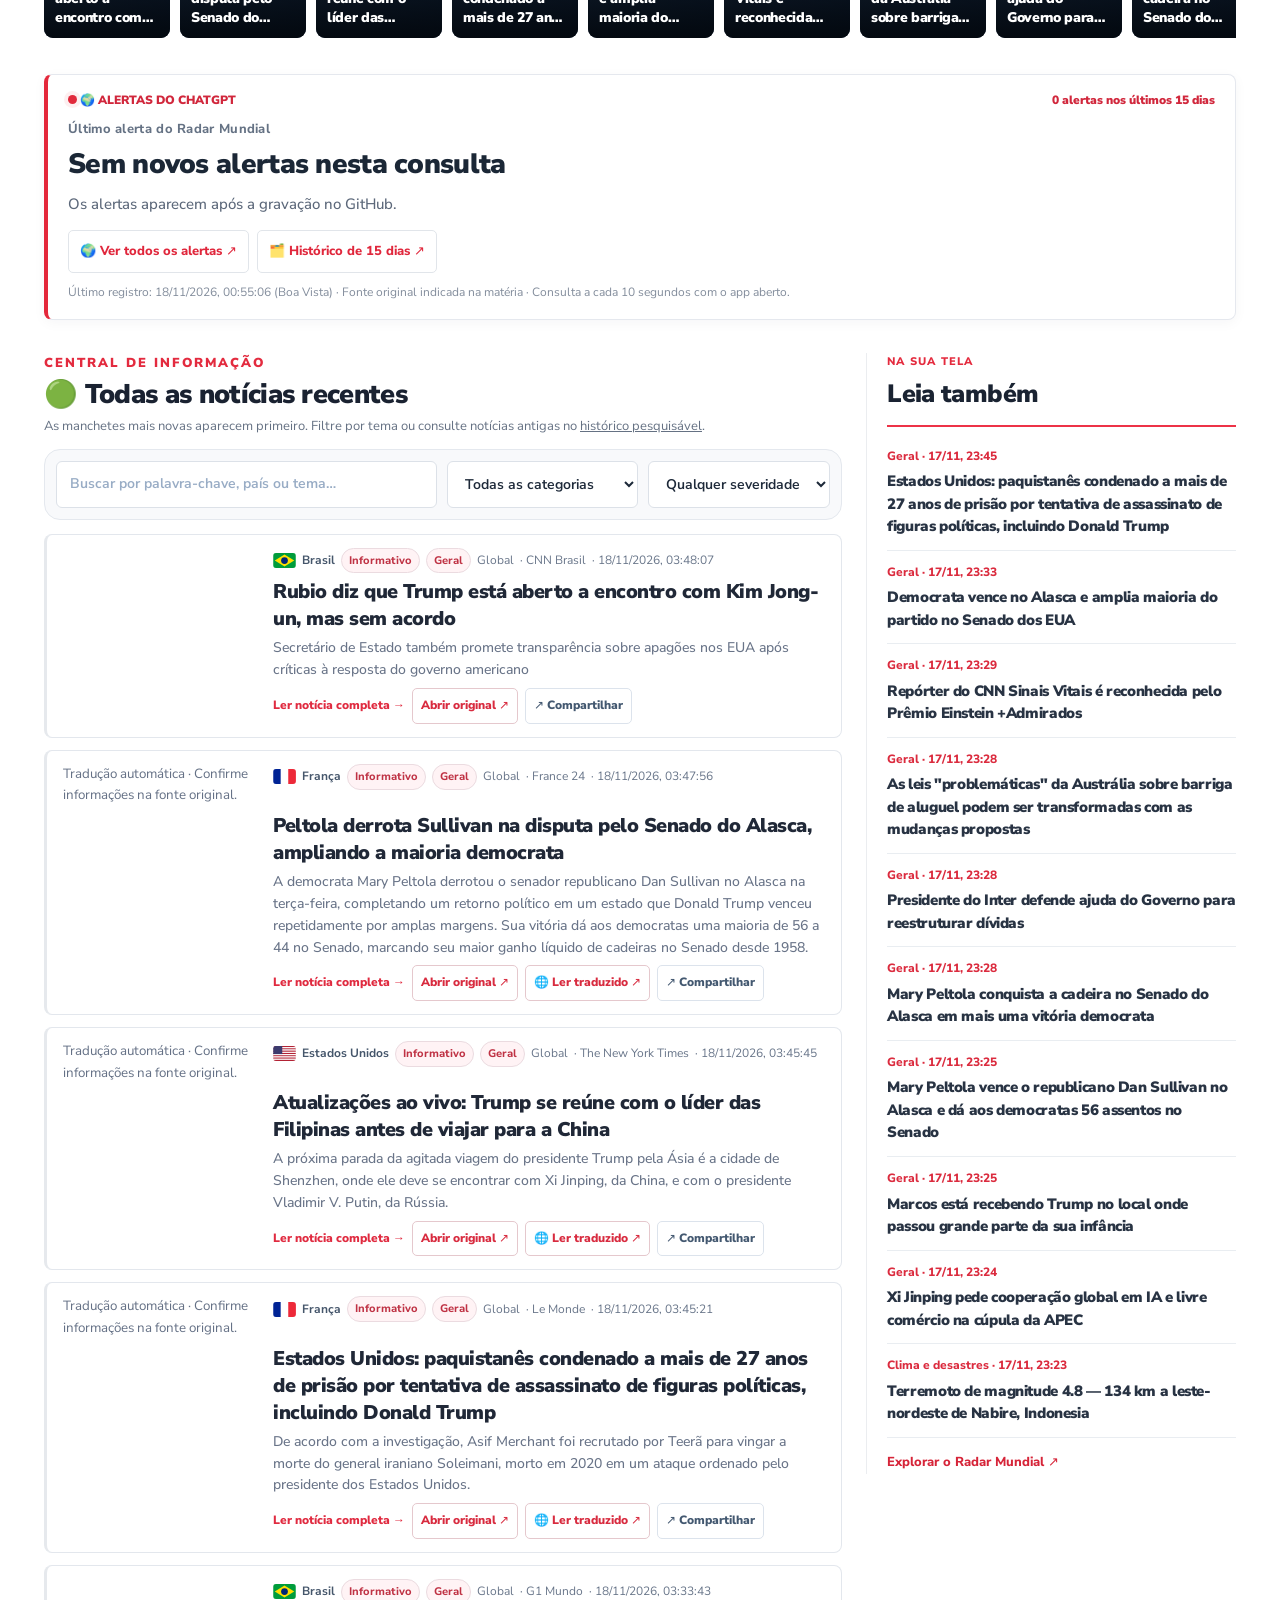
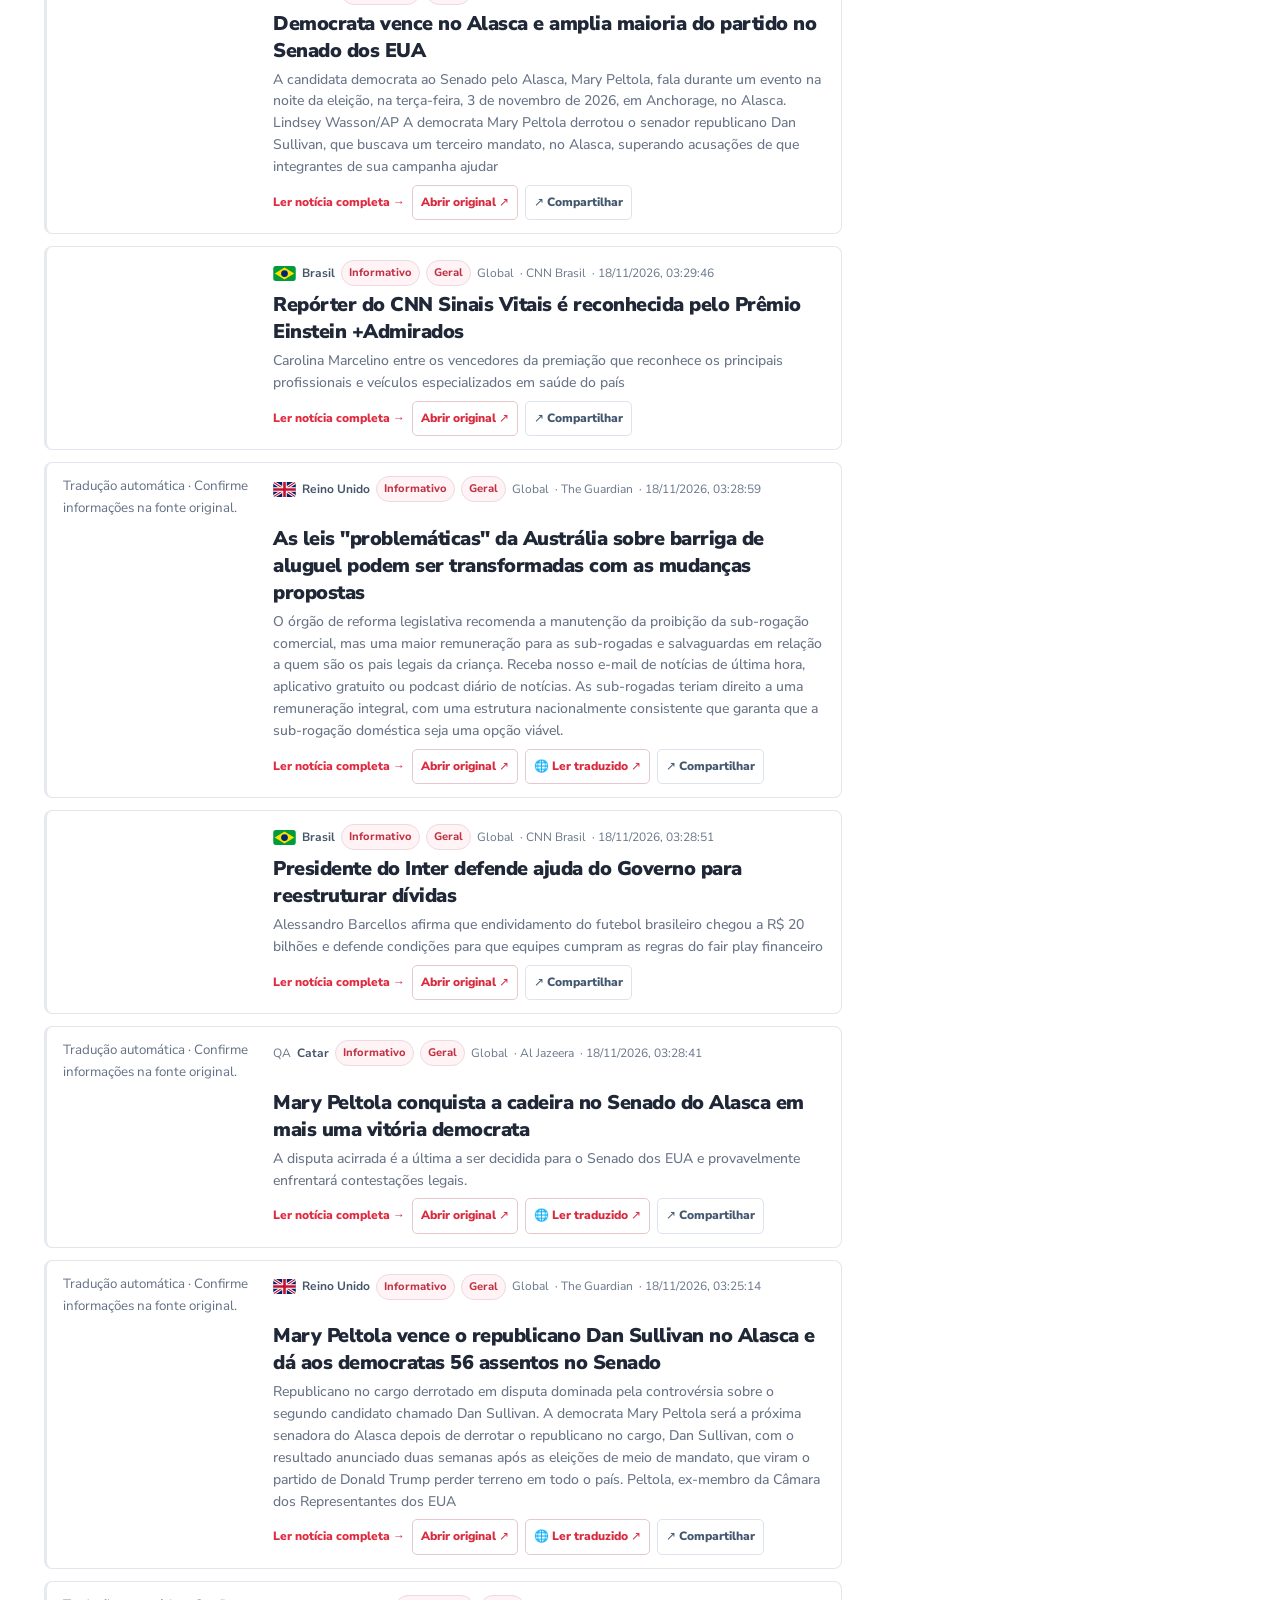
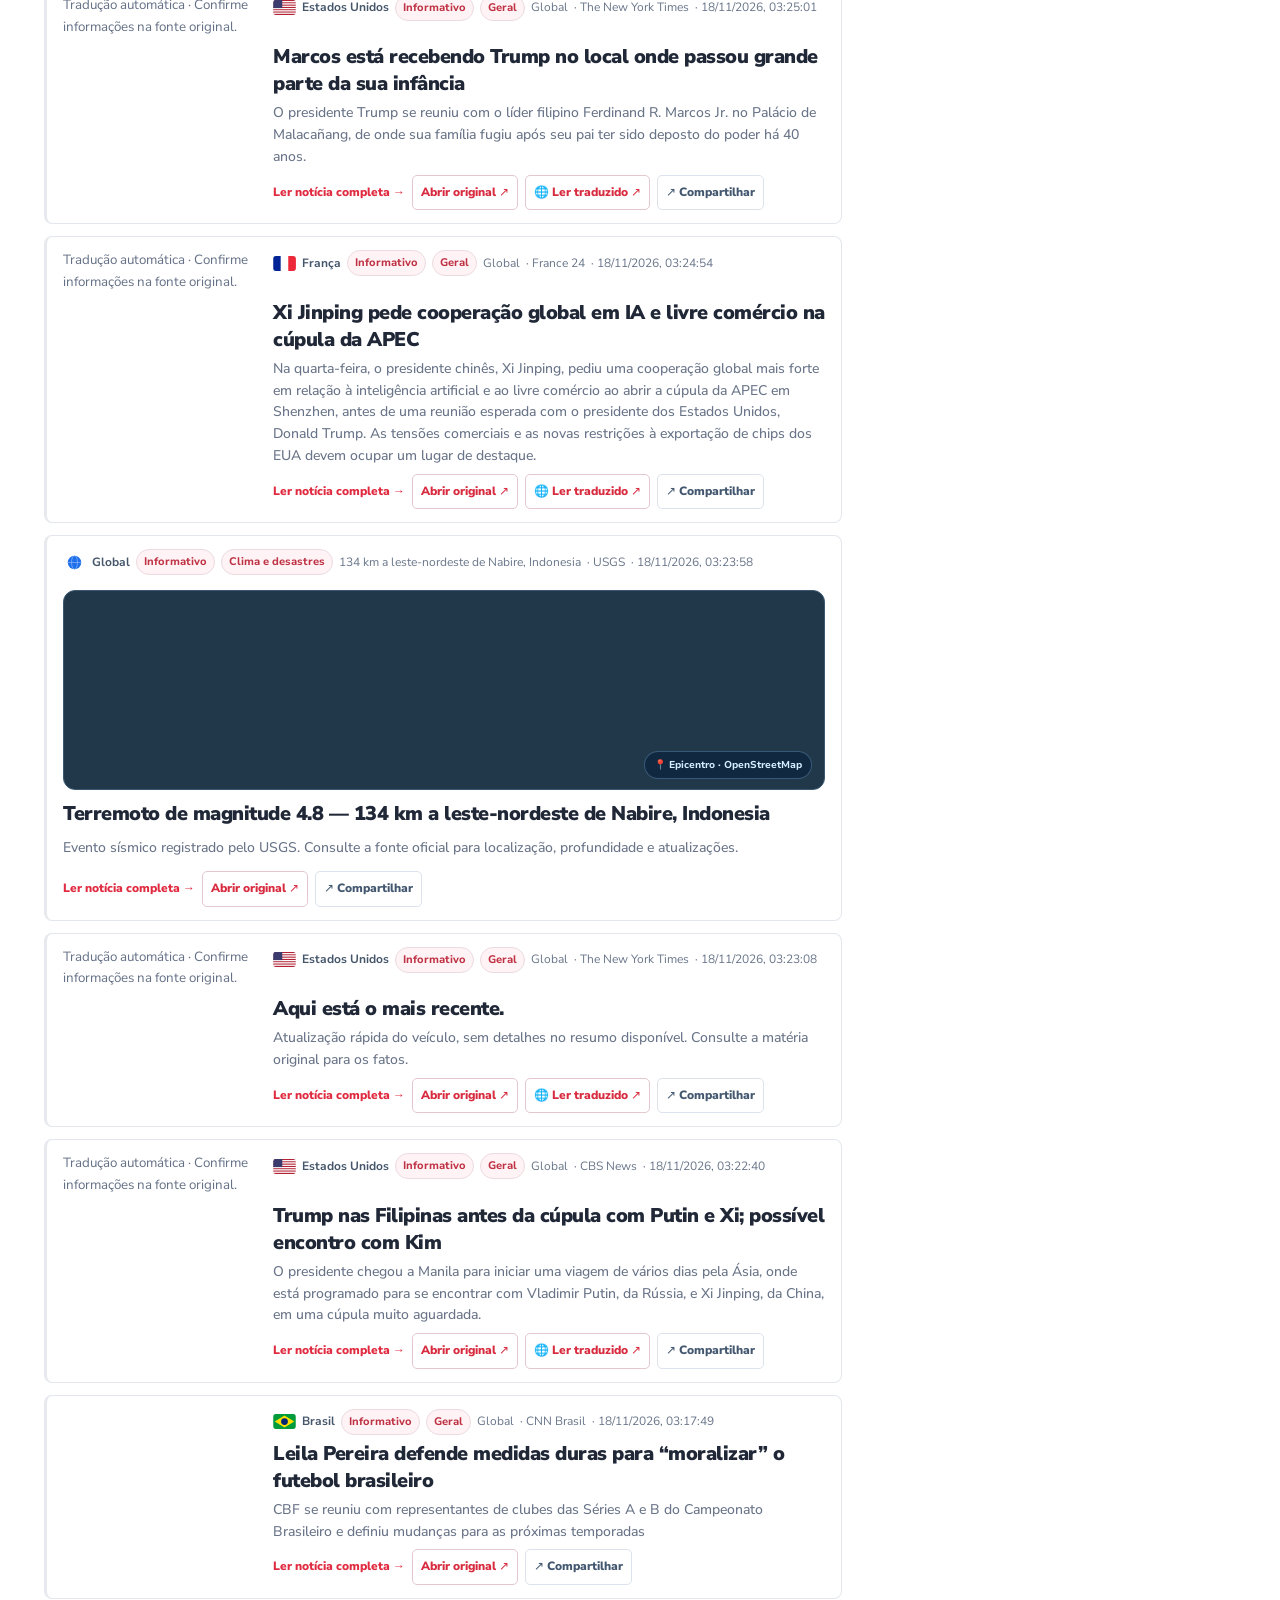
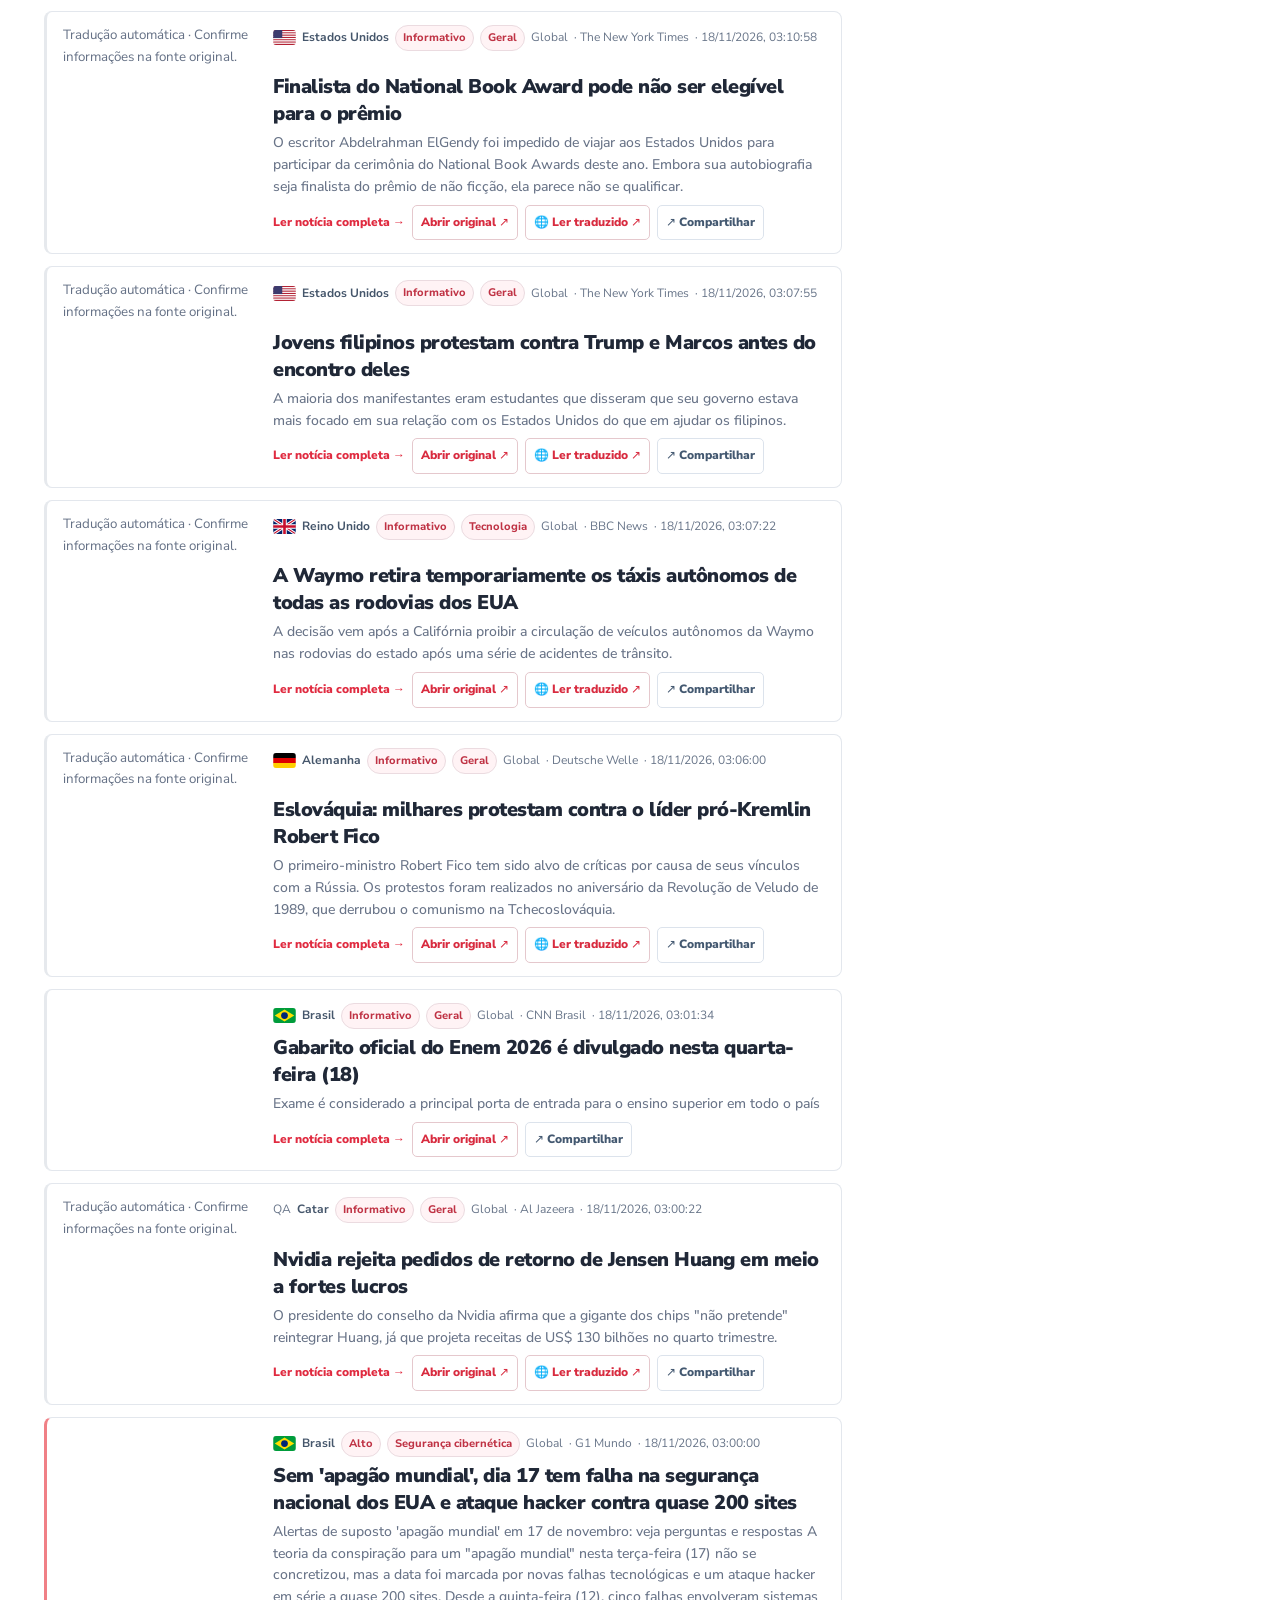
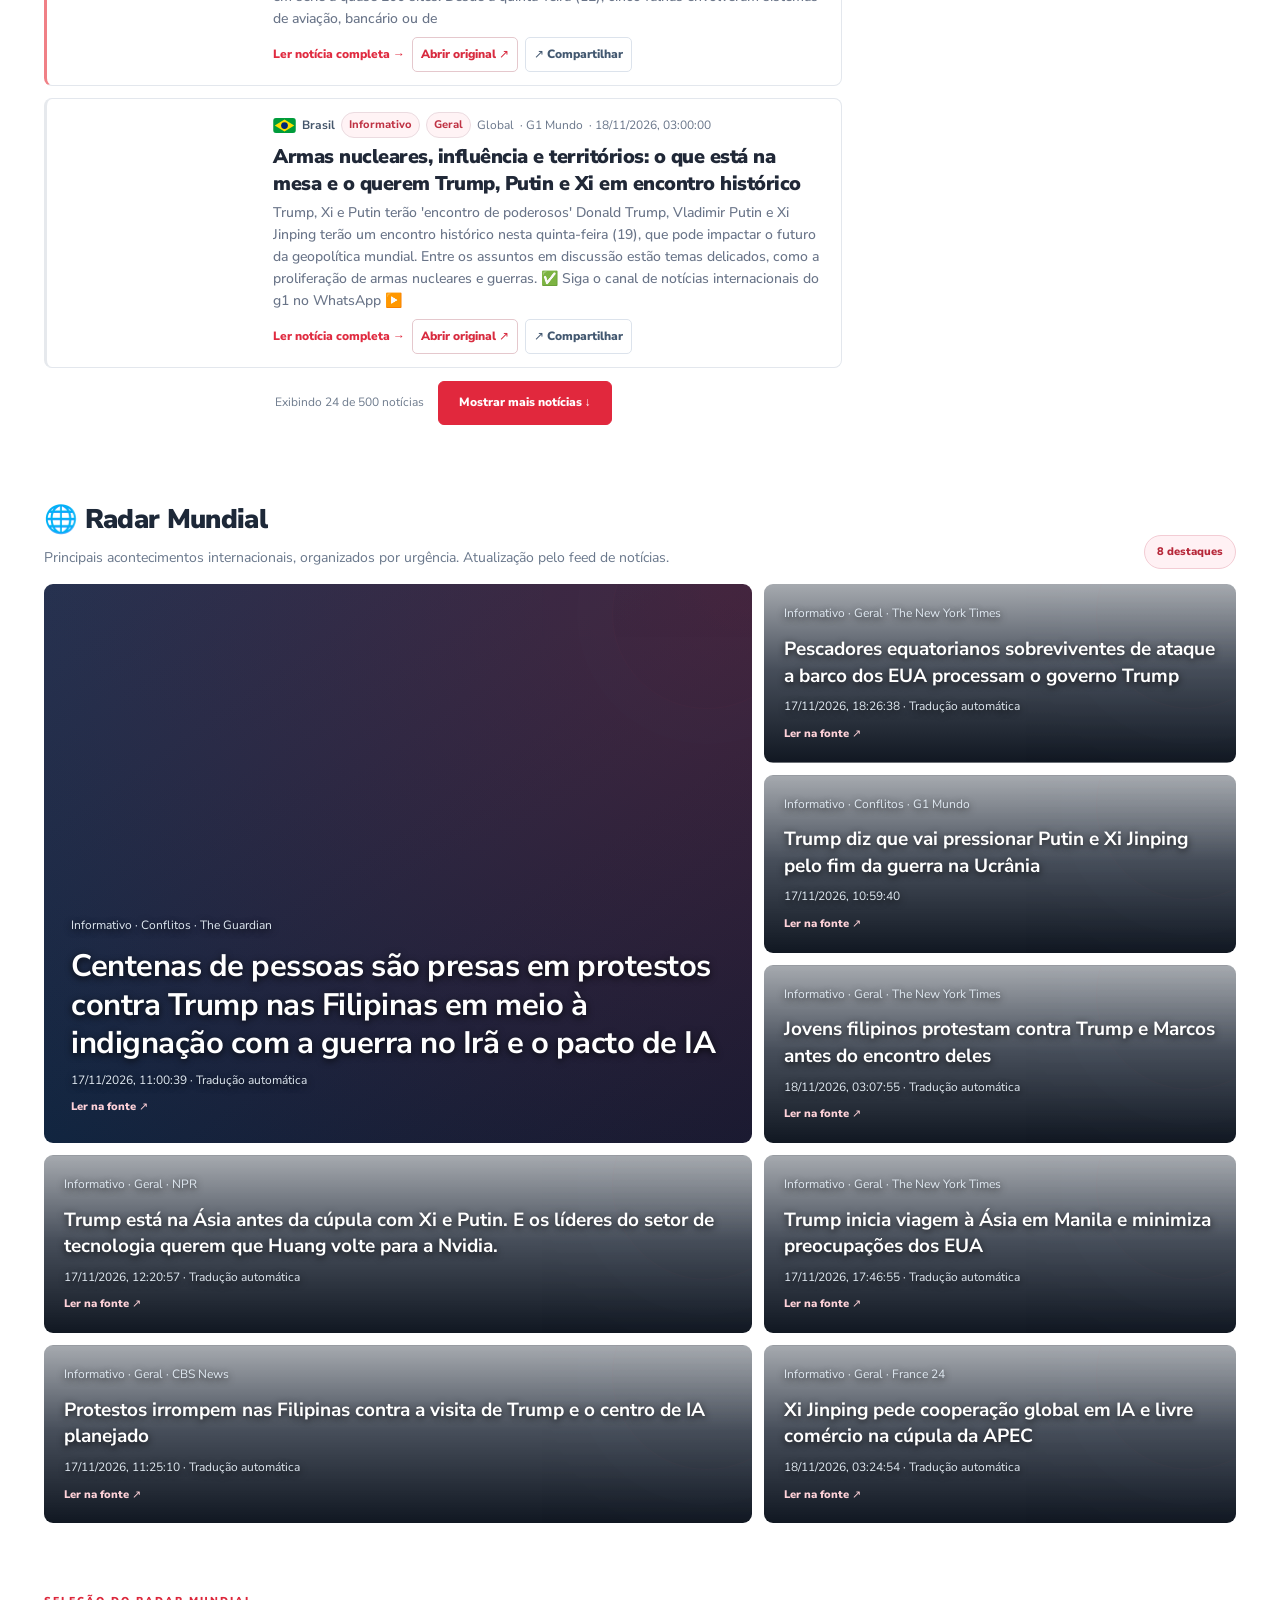
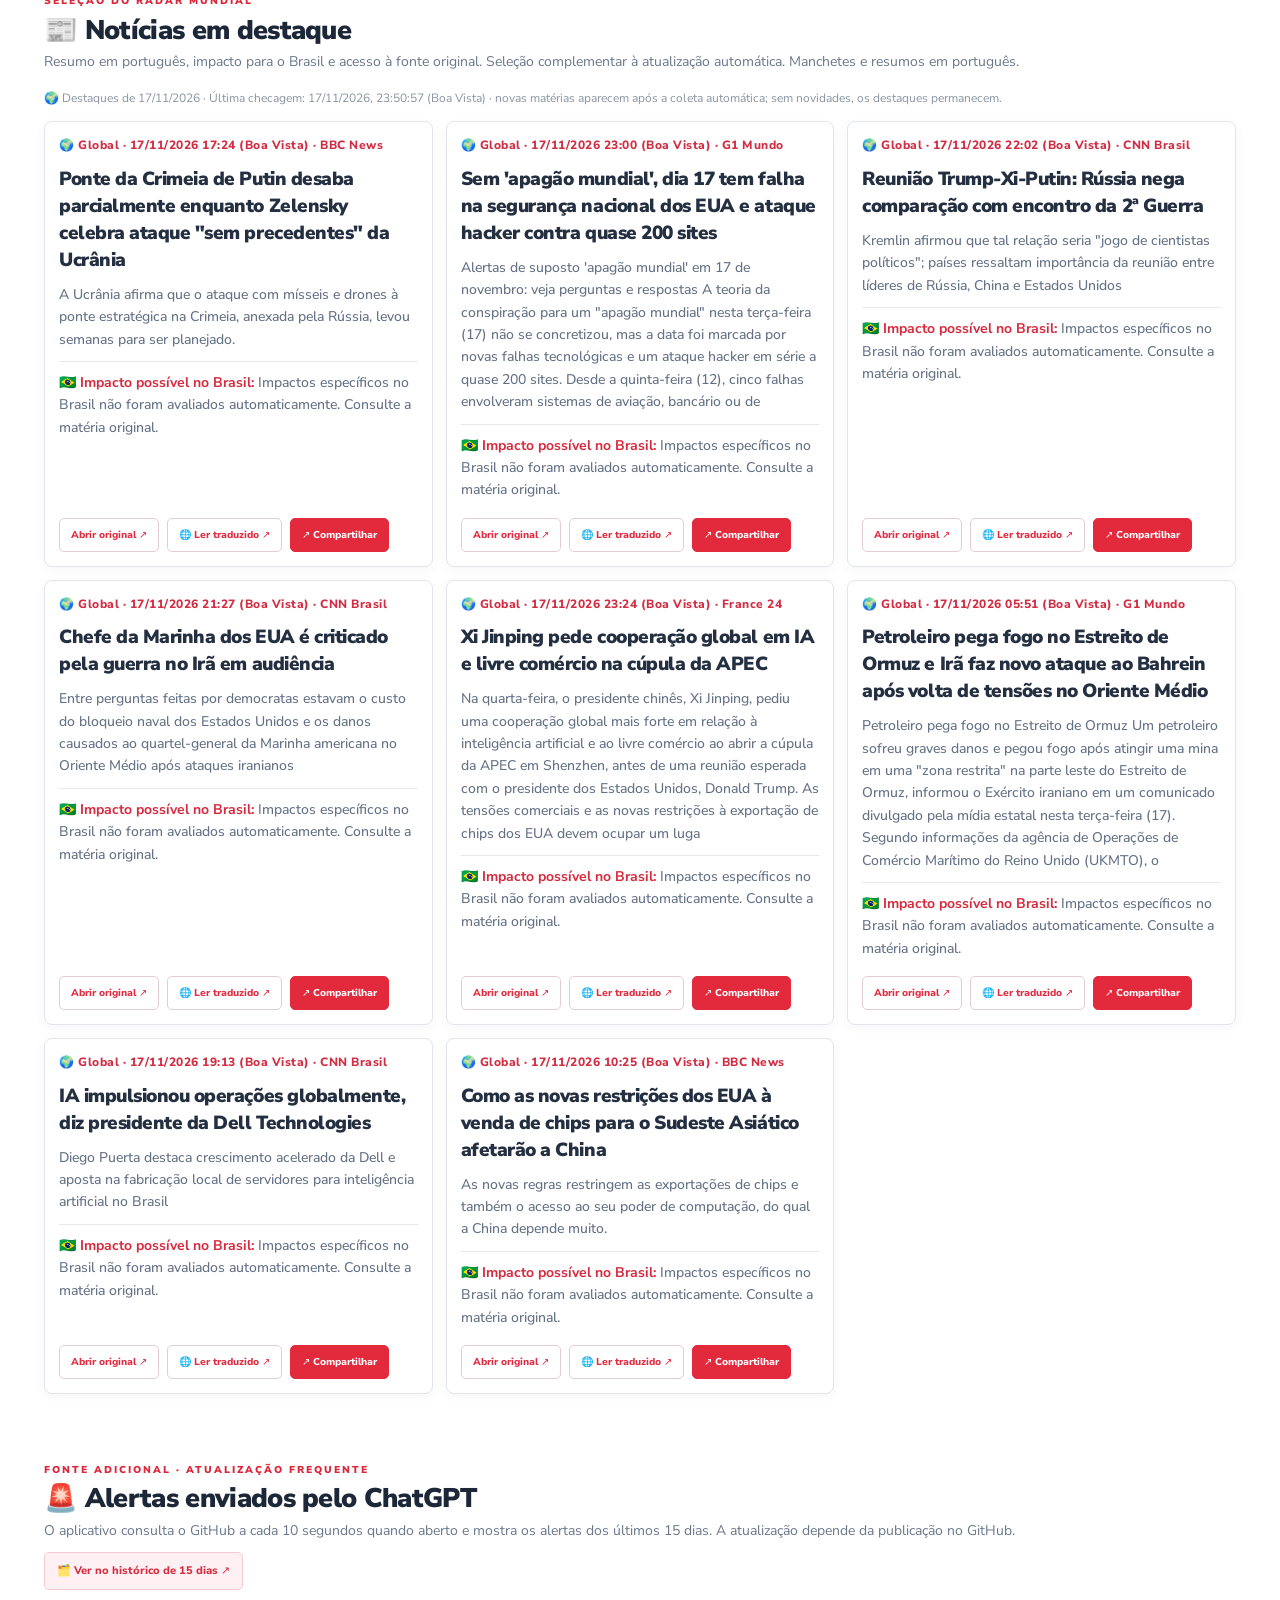
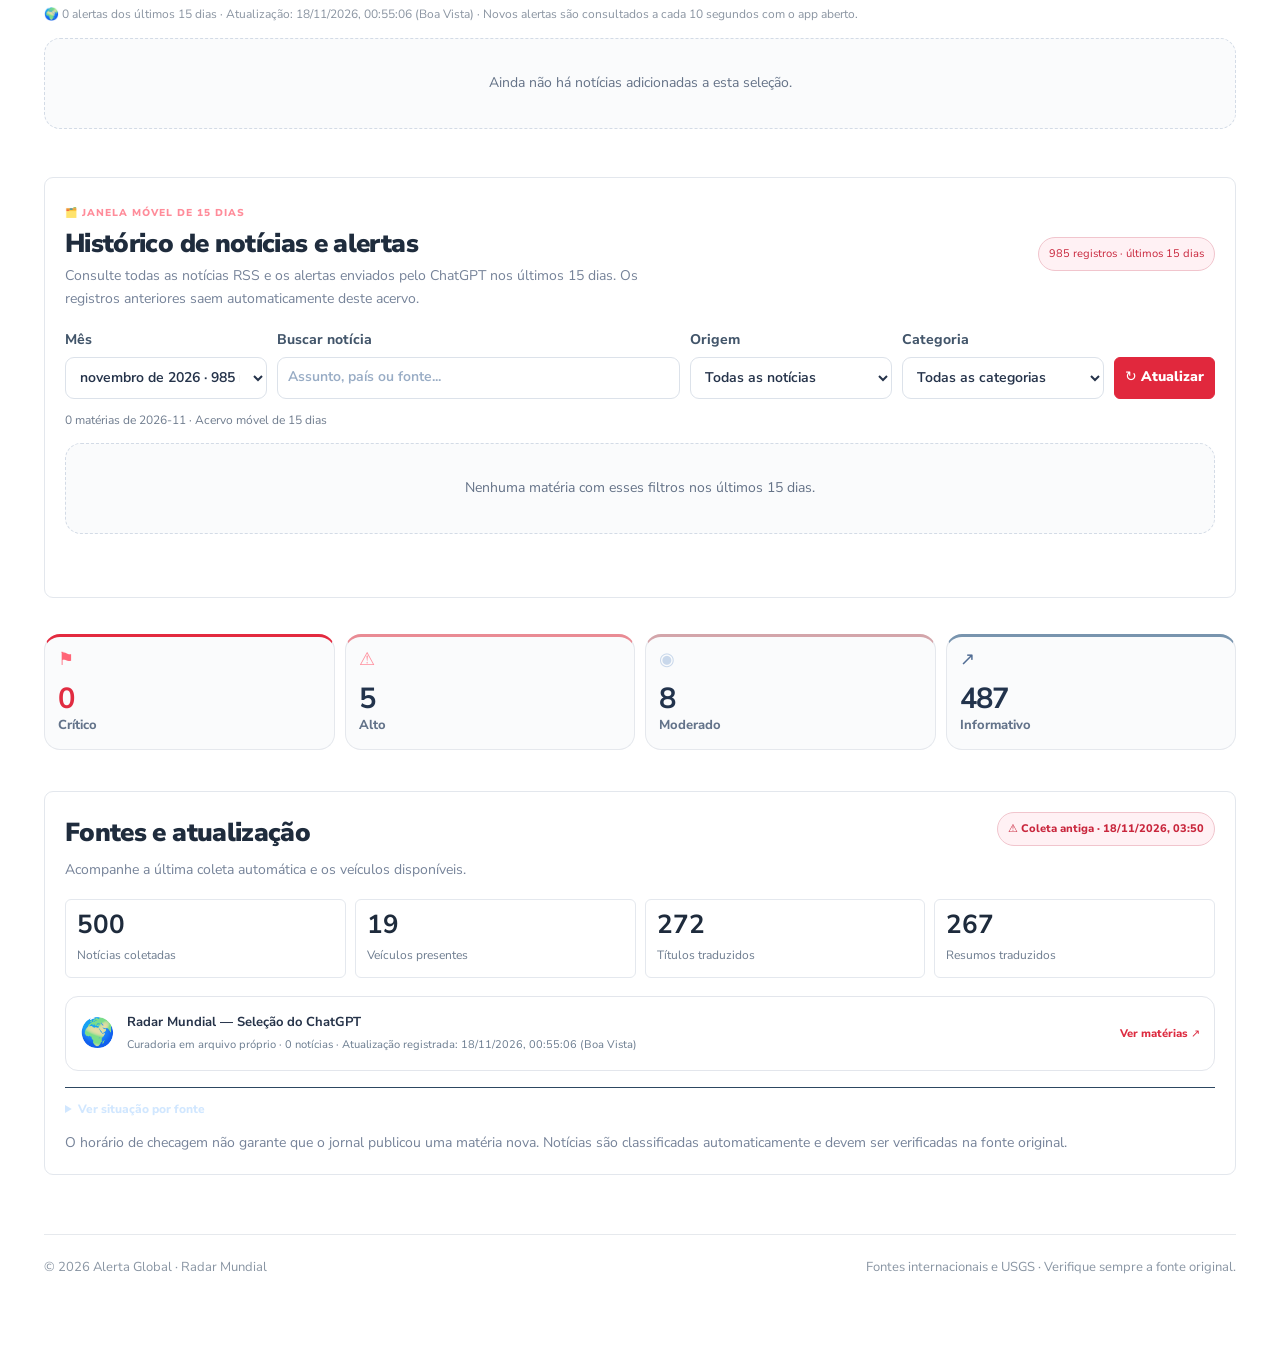
==== commit 516a36e1: "Foto do card preenche a altura do texto Evita o espaço em branco embaixo da foto nos cards com image" ====
--- a/index.html
+++ b/index.html
@@ -676,7 +676,7 @@
 <link rel="preconnect" href="https://fonts.googleapis.com">
 <link rel="preconnect" href="https://fonts.gstatic.com" crossorigin>
 <link href="https://fonts.googleapis.com/css2?family=Nunito+Sans:wght@300..1000&display=swap" rel="stylesheet">
-<link rel="stylesheet" href="./portal-claro.css?v=20261117-logo-mobile-v4">
+<link rel="stylesheet" href="./portal-claro.css?v=20261118-card-foto-v1">
 <style>
 /* Páginas por aba: cada item do menu abre uma página própria (#economia, #mundo...) */
 .ag-hidden{display:none!important}
--- a/portal-claro.css
+++ b/portal-claro.css
@@ -598,3 +598,6 @@
  .portal-search{width:36px}
  .portal-search button{width:36px;min-width:36px}
 }
+
+/* Foto do card preenche toda a altura do texto, sem espaço em branco embaixo */
+.portal-news-left .card.has-image>.card-image{height:auto!important;min-height:100%;align-self:stretch}
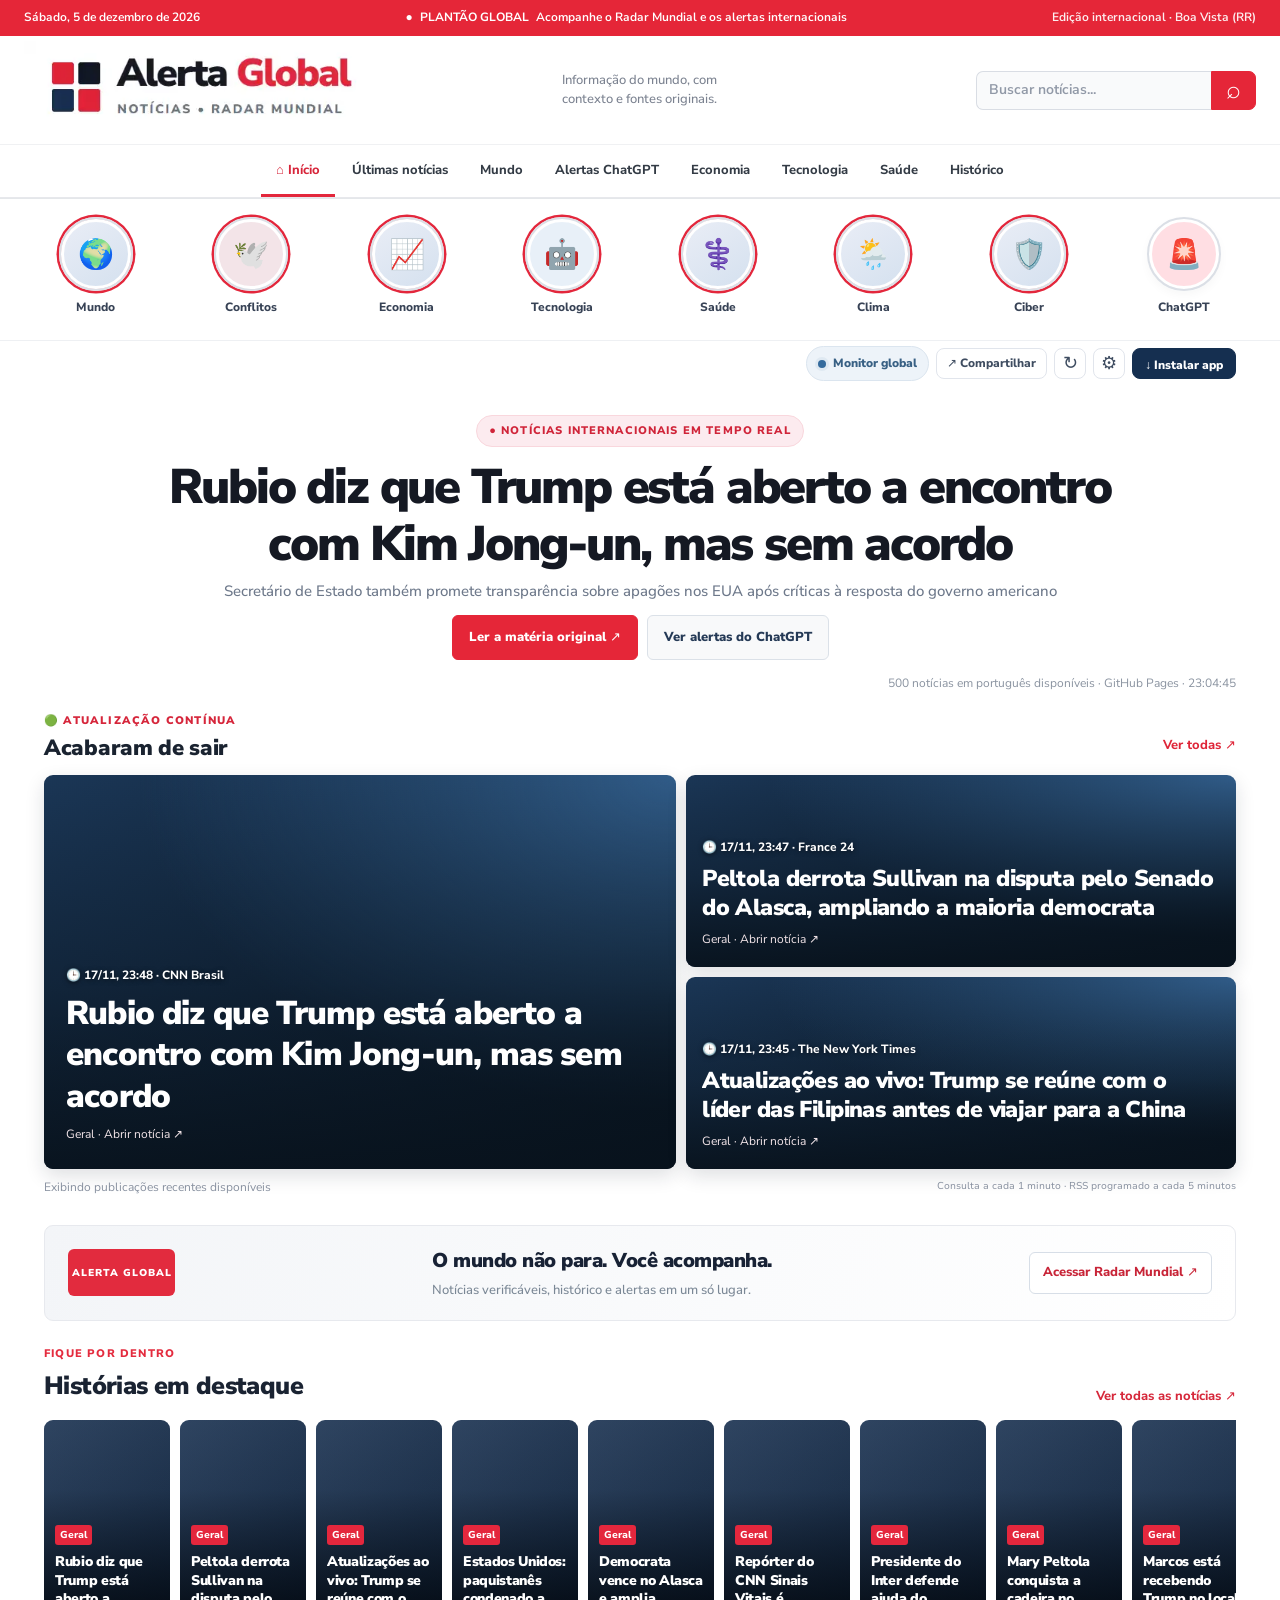
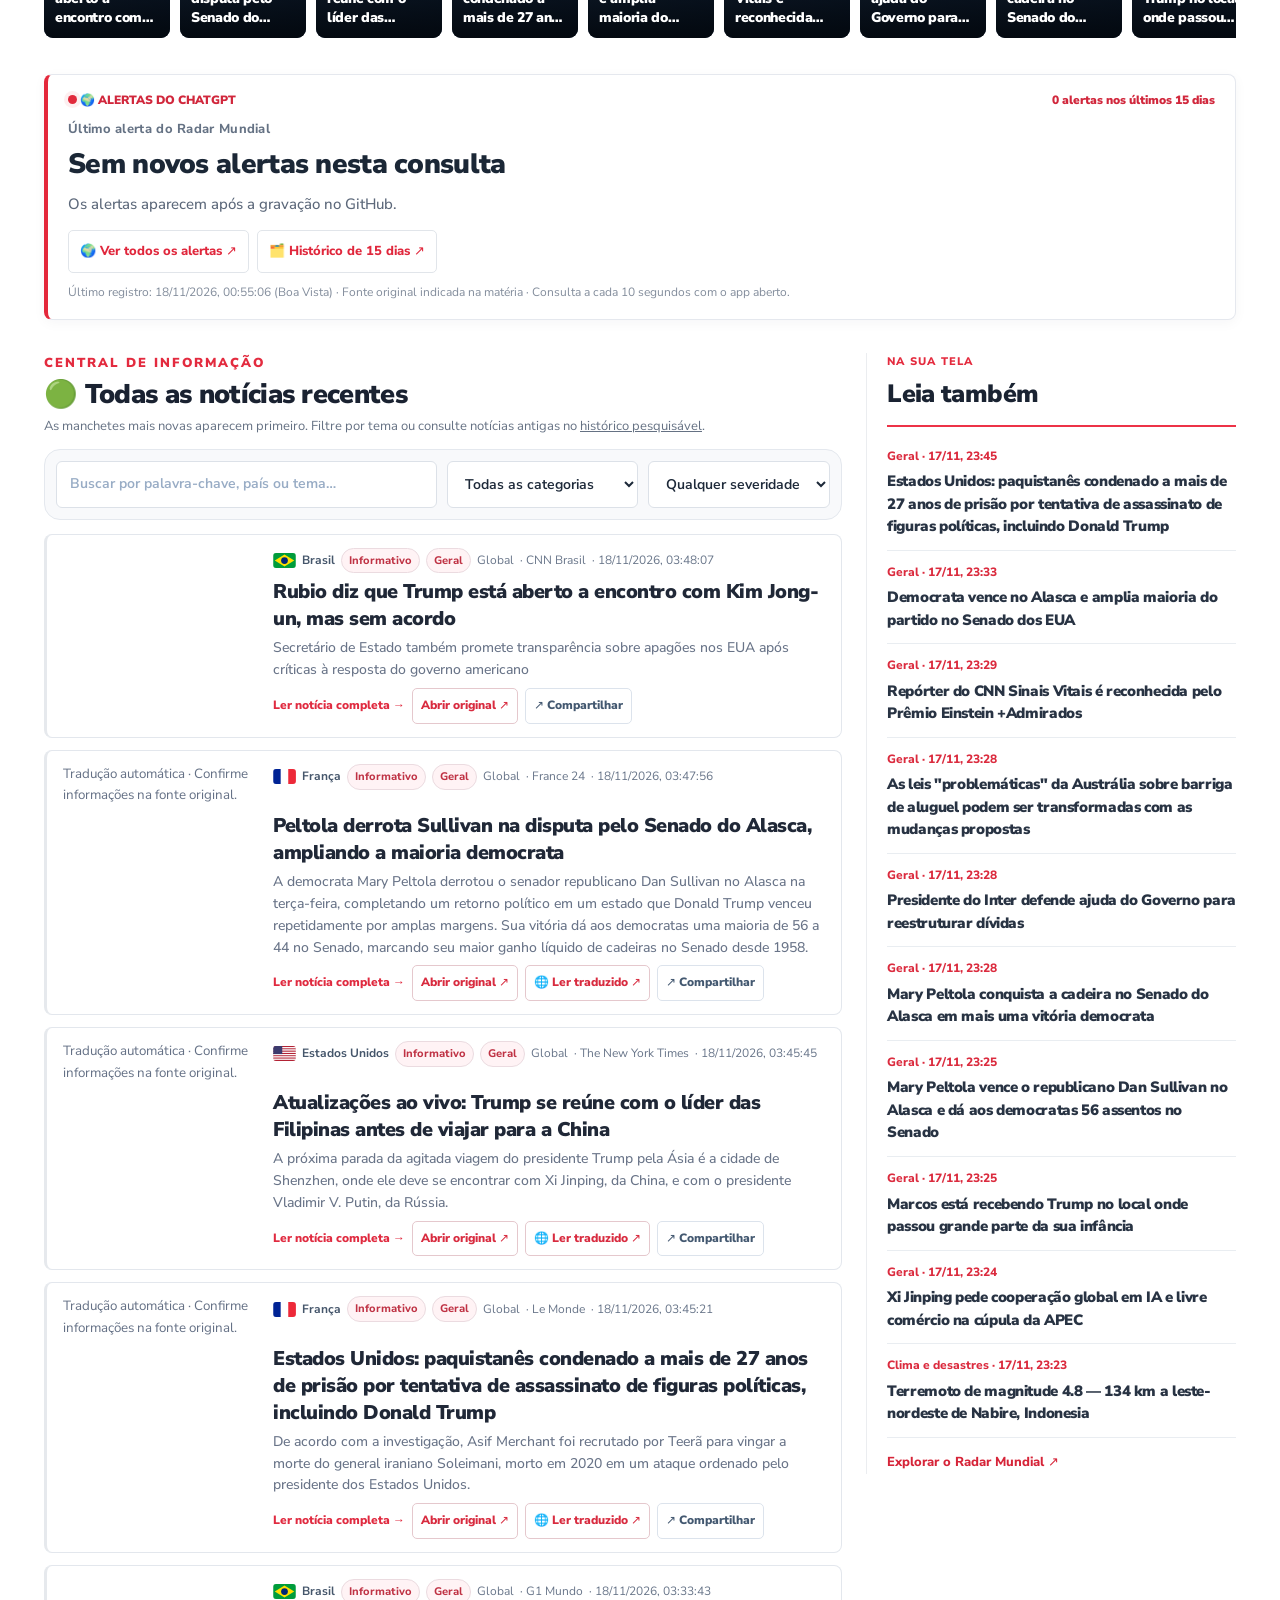
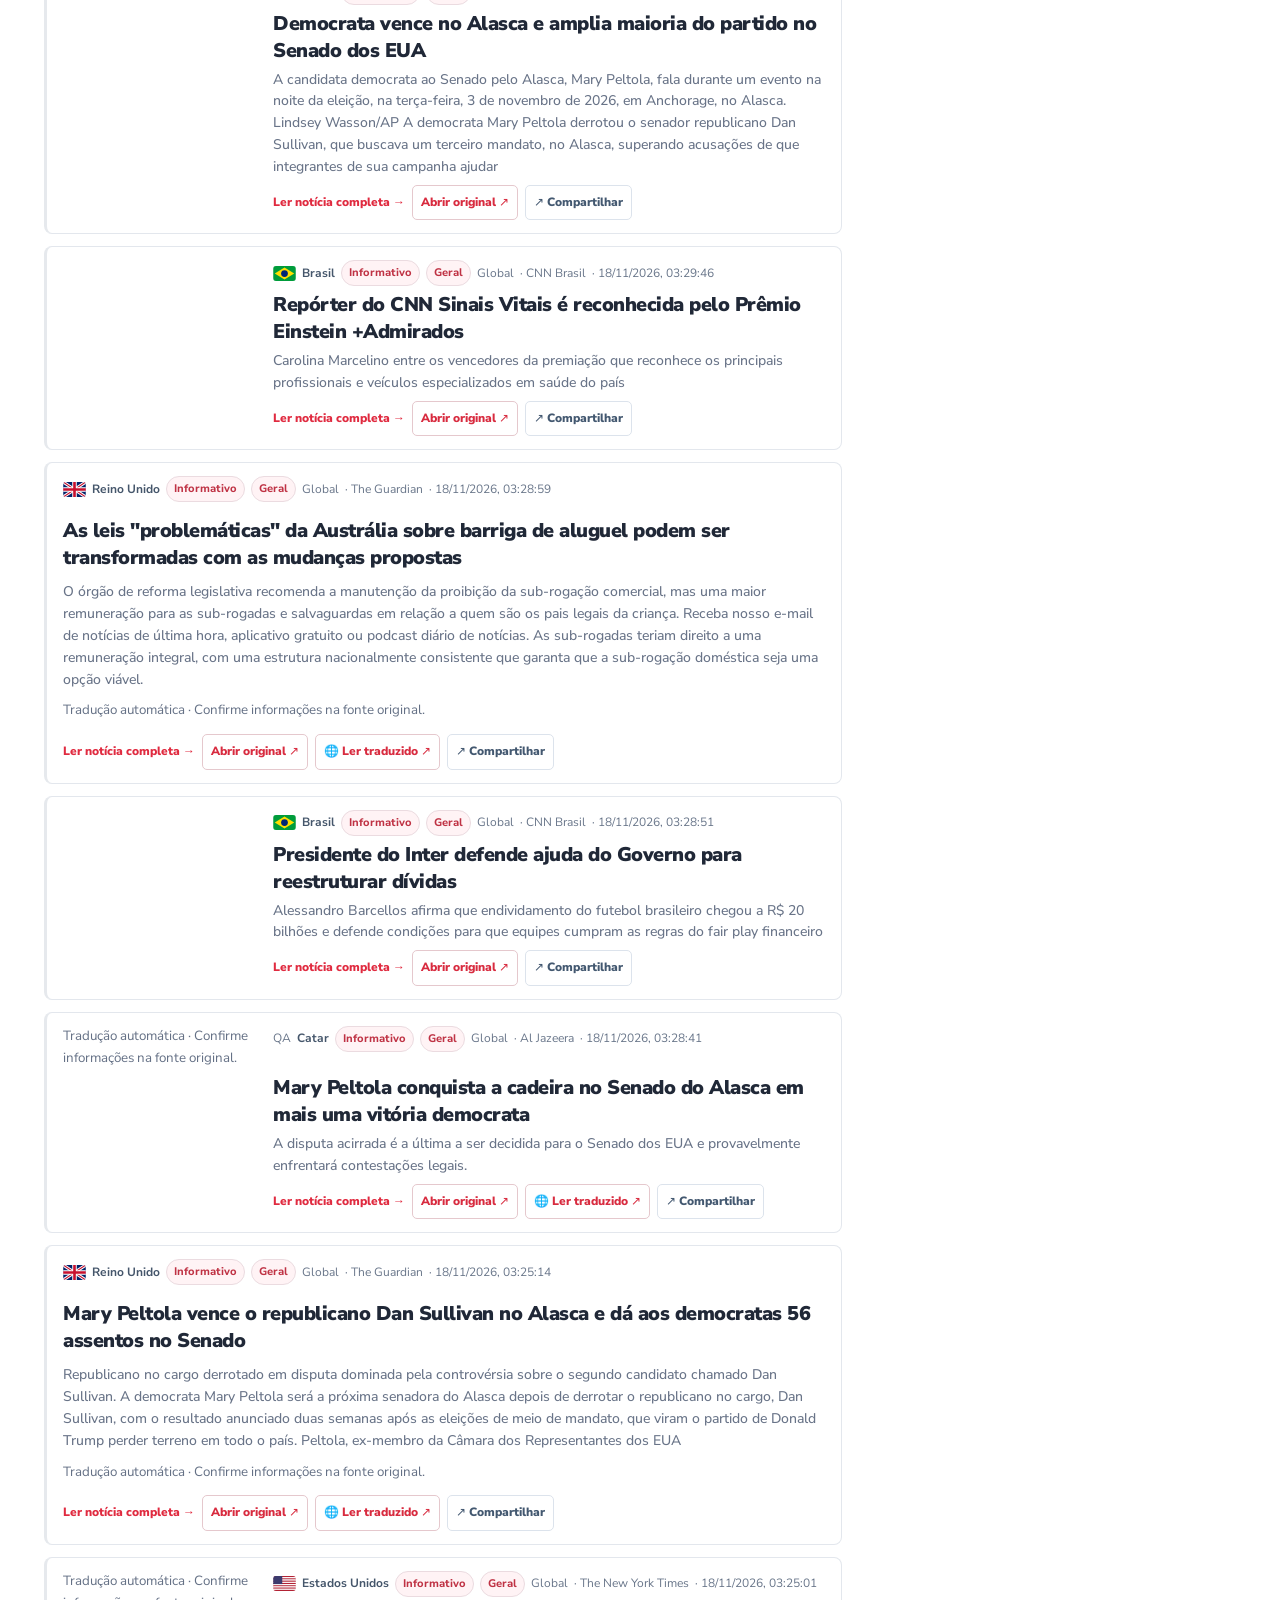
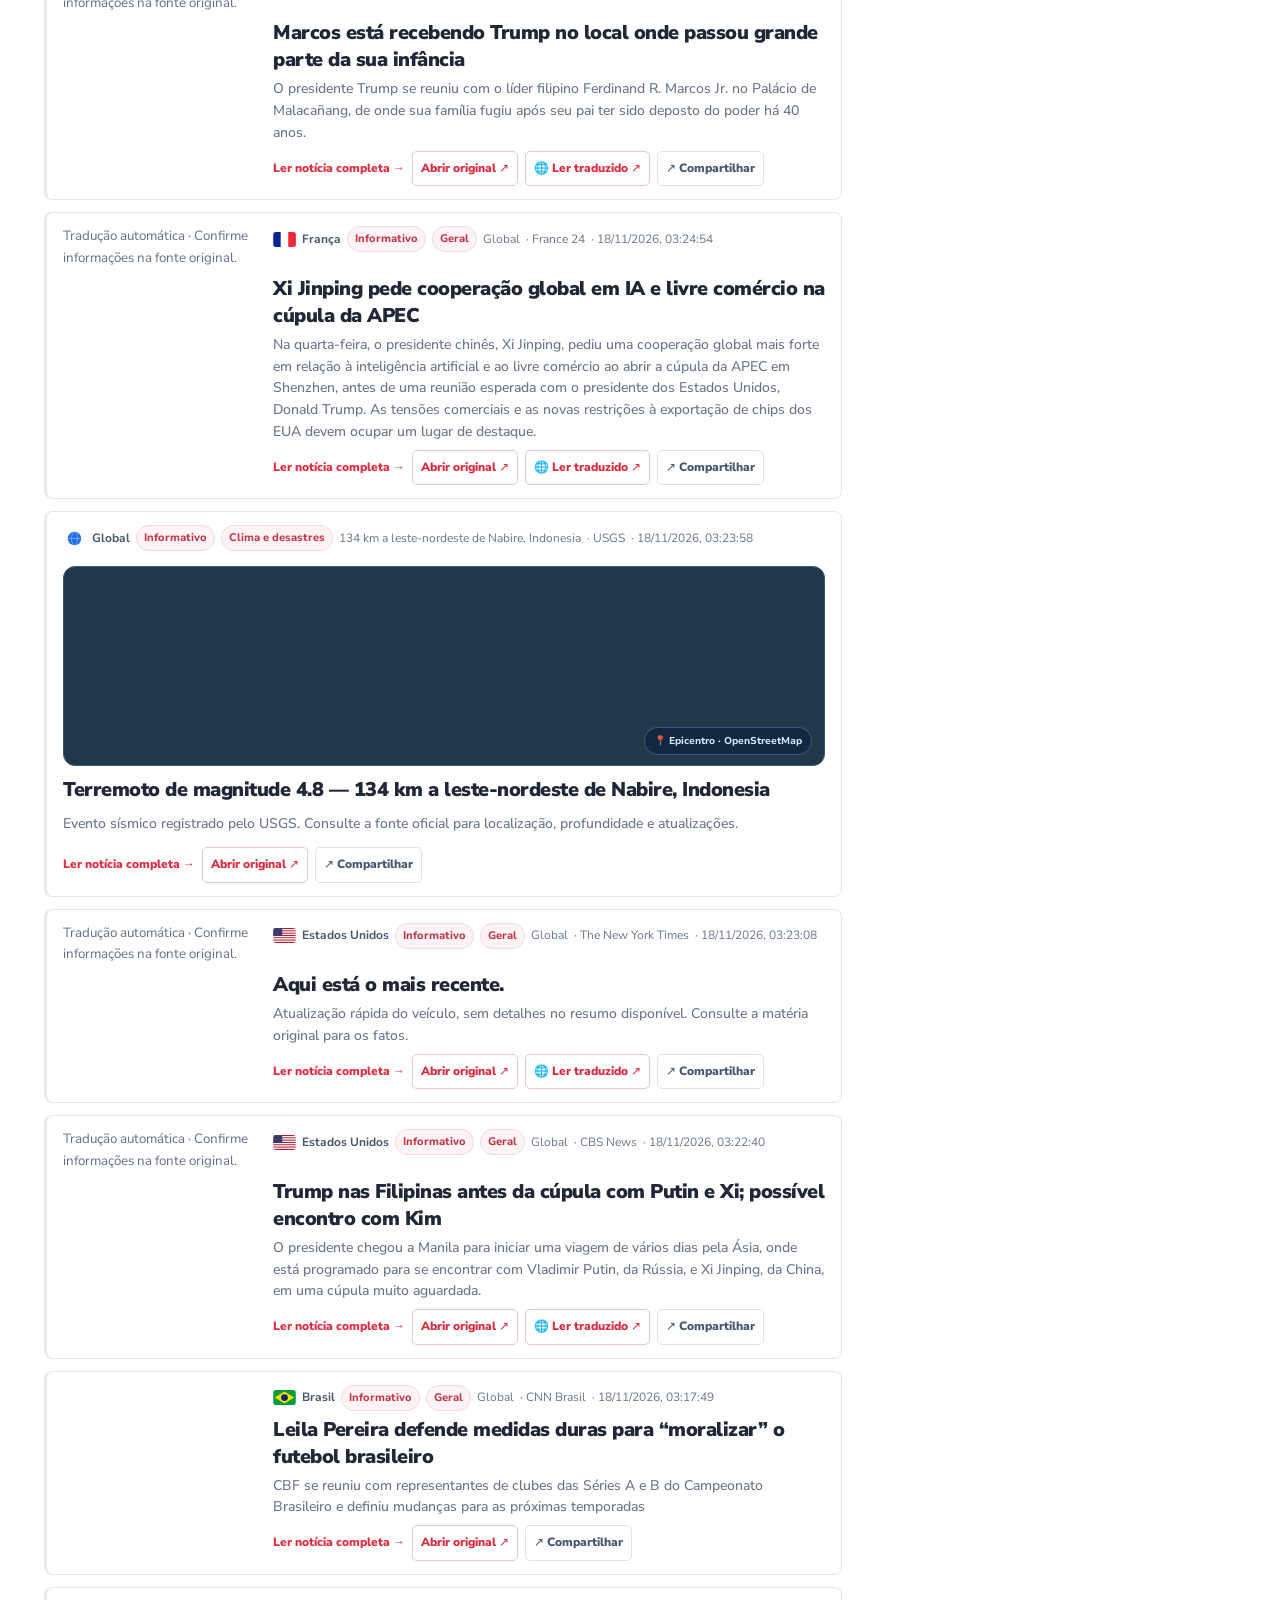
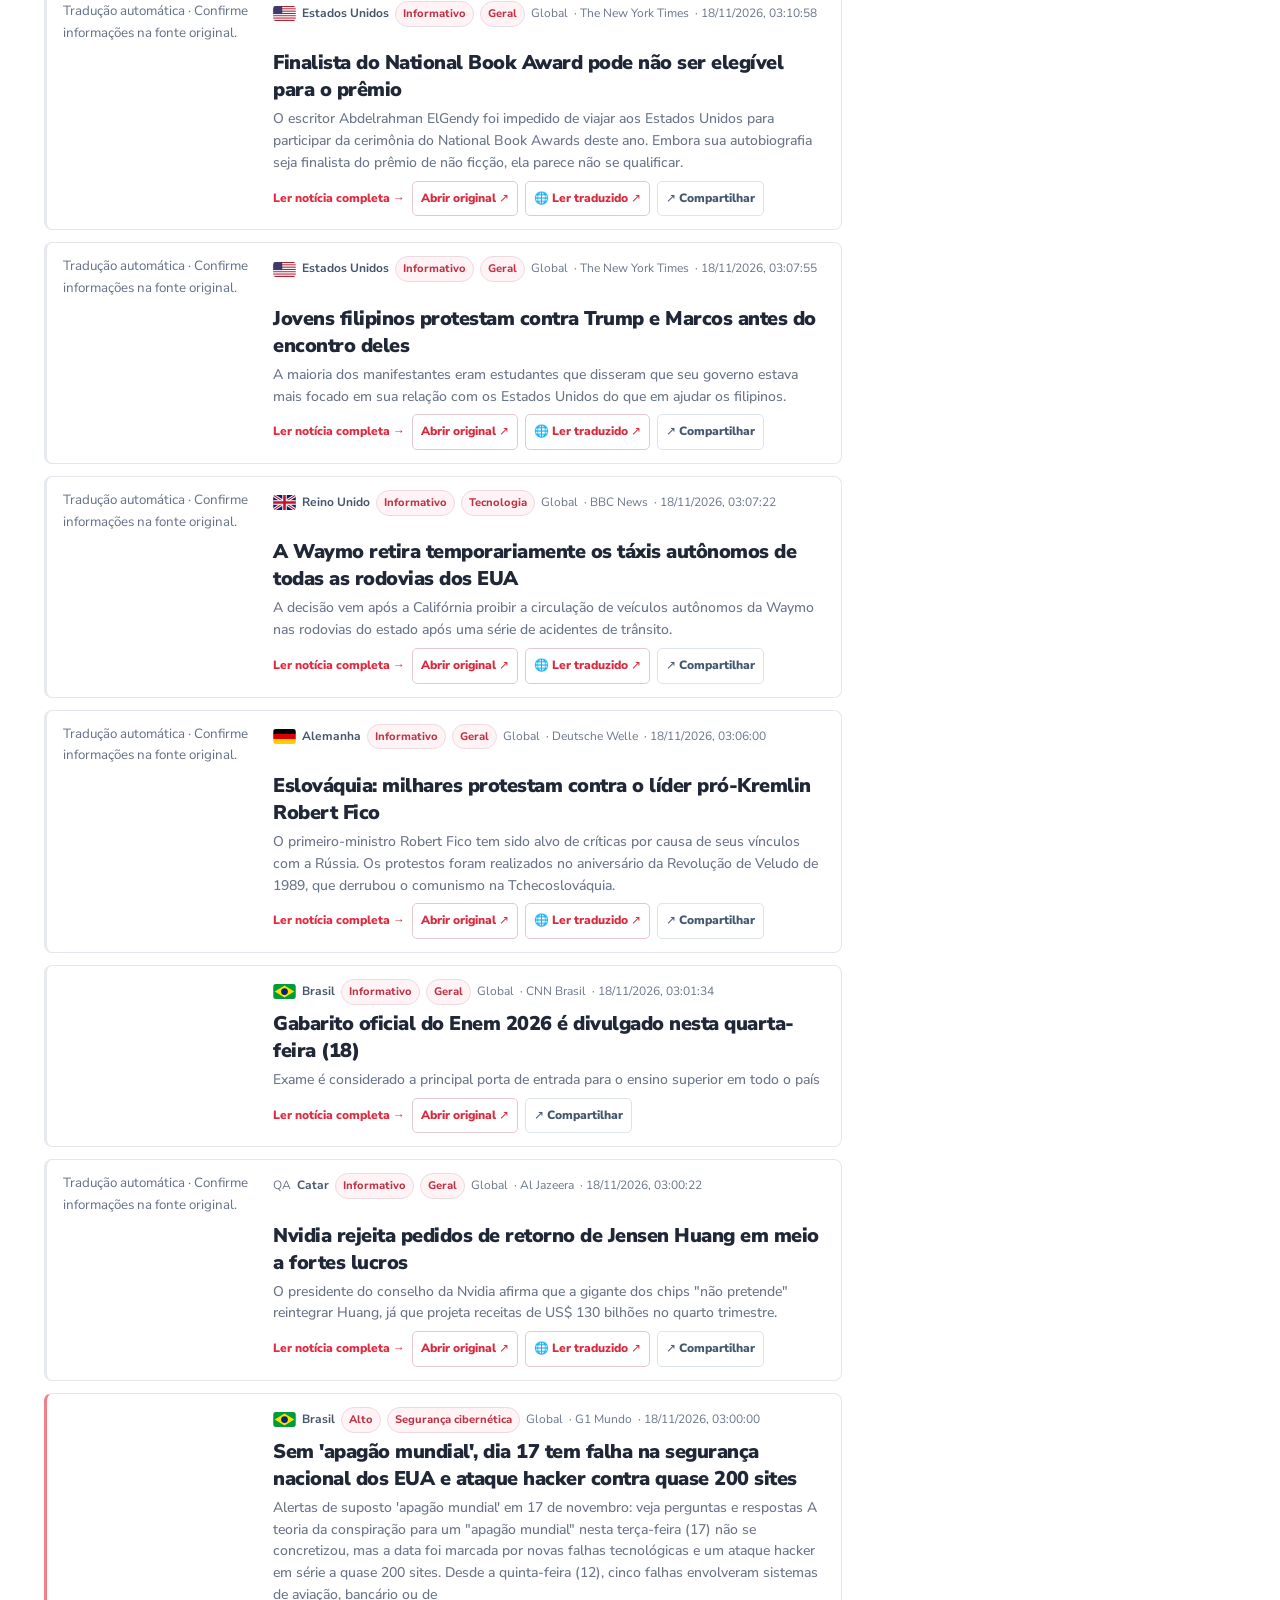
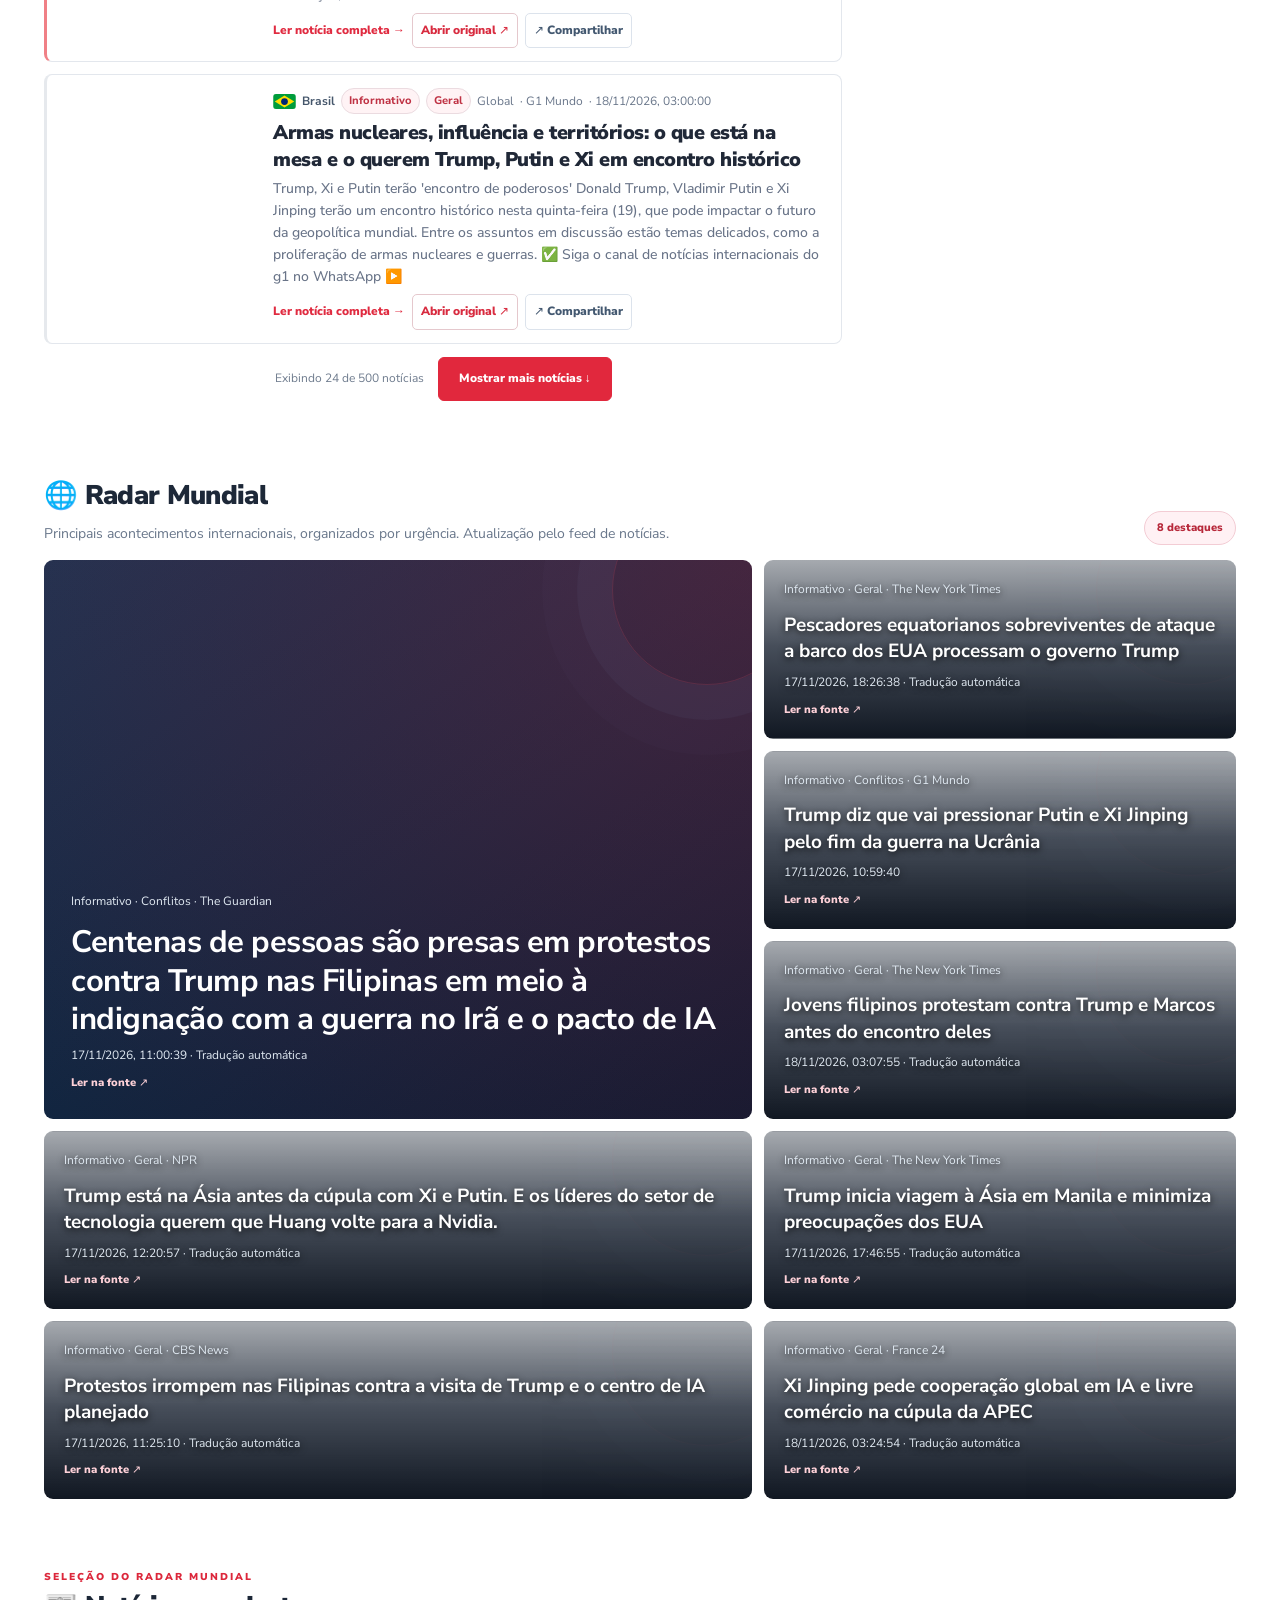
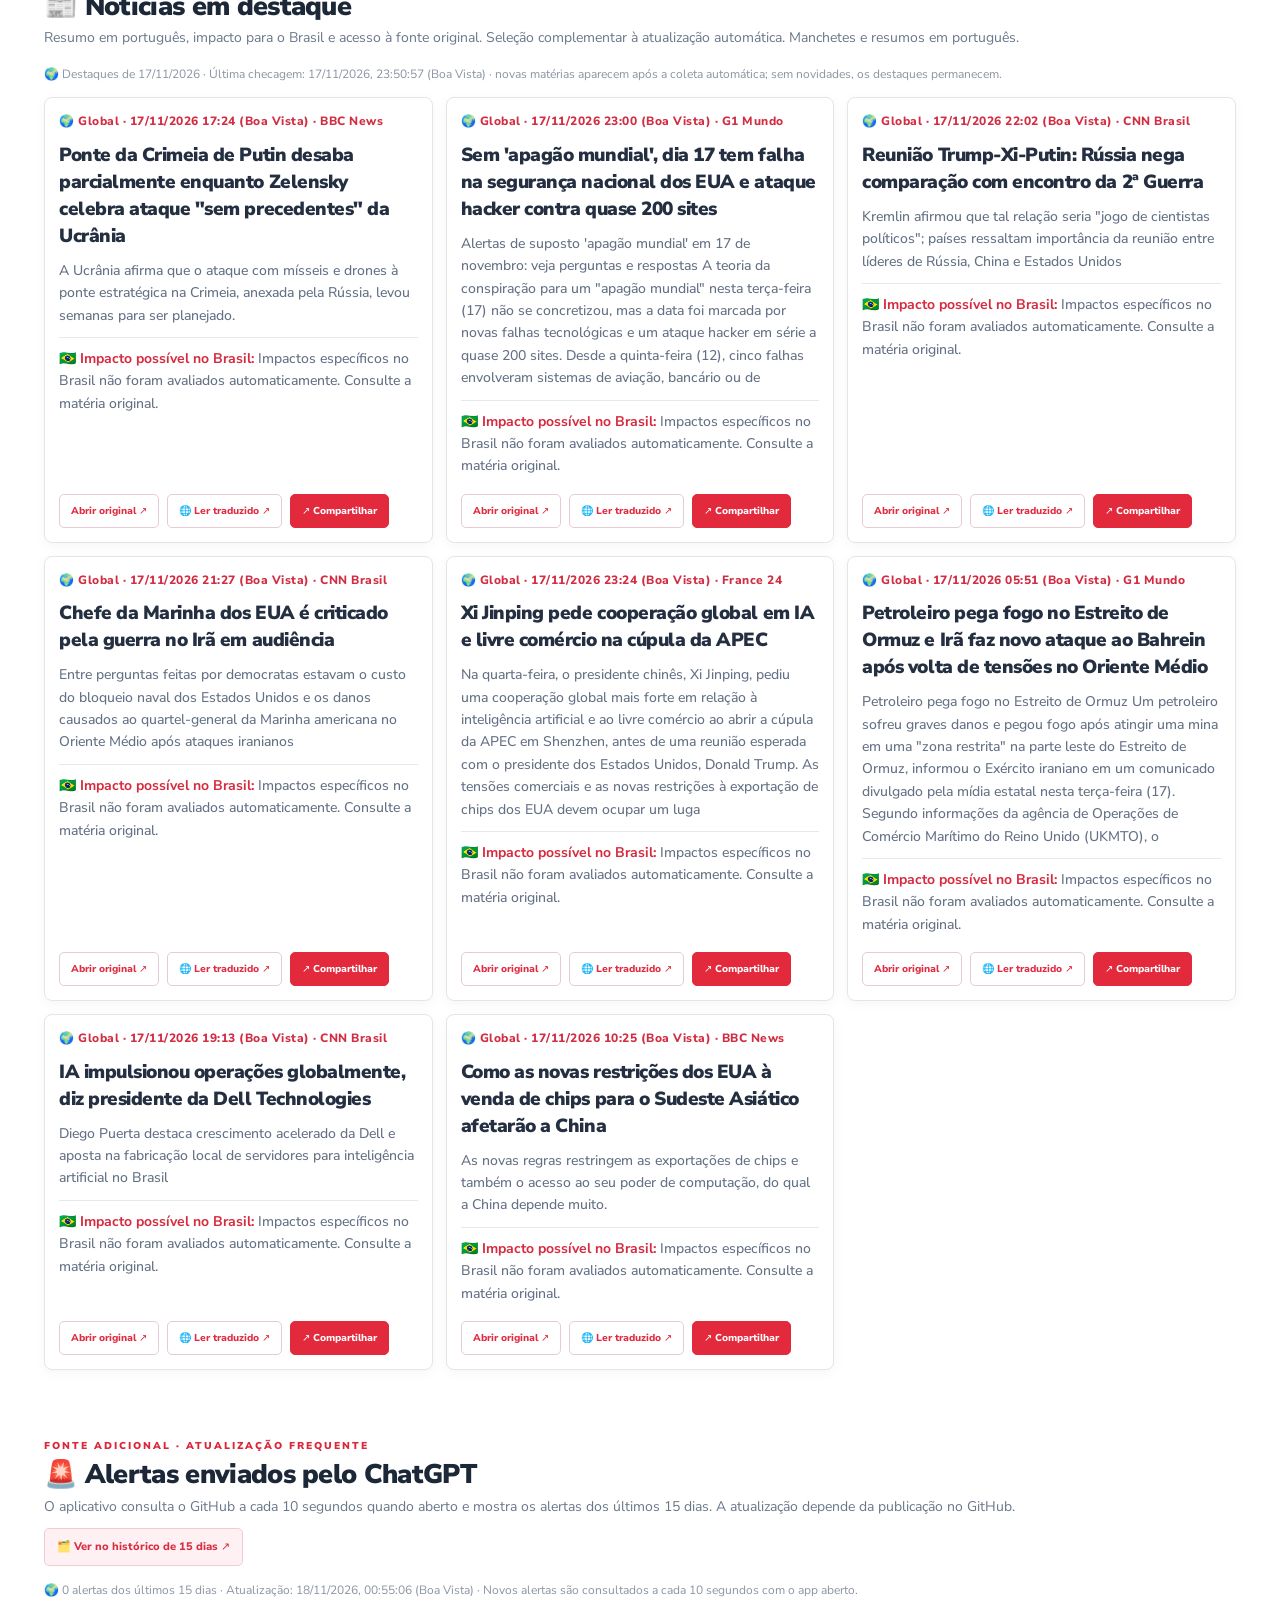
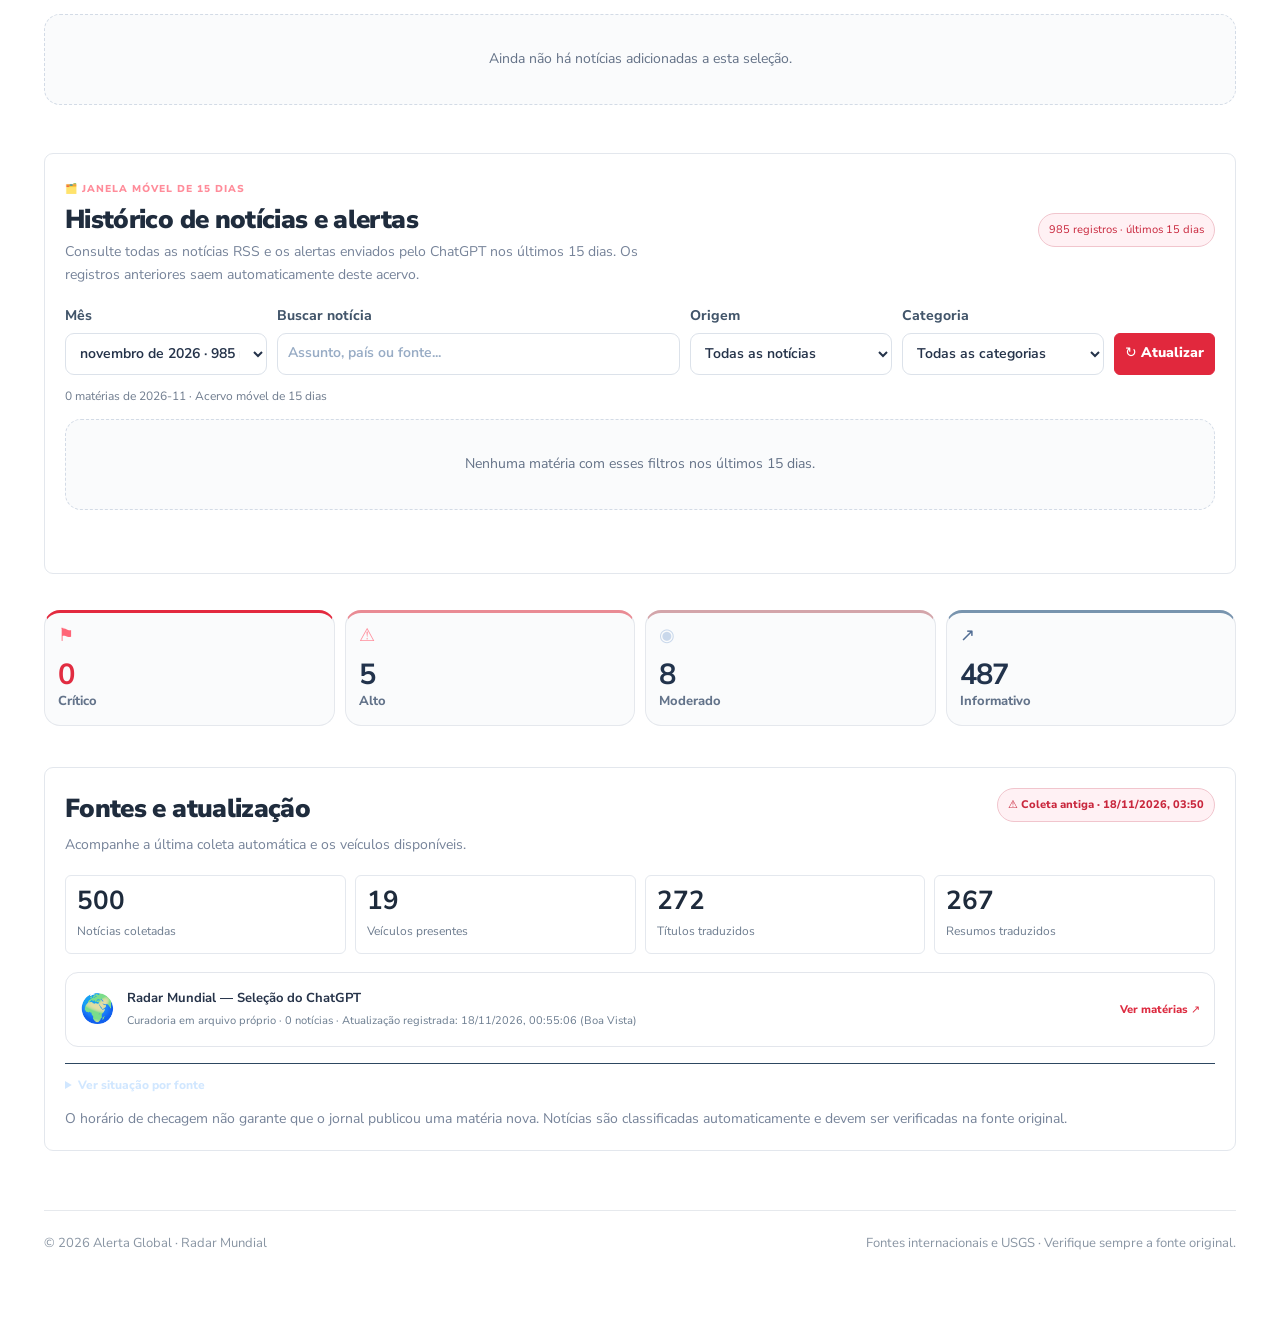
==== commit 206a84c2: "Ajusta fotos dos cards: oculta Guardian, esconde imagens pequenas e melhora enquadramento Co-Authore" ====
--- a/index.html
+++ b/index.html
@@ -676,7 +676,7 @@
 <link rel="preconnect" href="https://fonts.googleapis.com">
 <link rel="preconnect" href="https://fonts.gstatic.com" crossorigin>
 <link href="https://fonts.googleapis.com/css2?family=Nunito+Sans:wght@300..1000&display=swap" rel="stylesheet">
-<link rel="stylesheet" href="./portal-claro.css?v=20261118-card-foto-v1">
+<link rel="stylesheet" href="./portal-claro.css?v=20261118-card-foto-v2">
 <style>
 /* Páginas por aba: cada item do menu abre uma página própria (#economia, #mundo...) */
 .ag-hidden{display:none!important}
@@ -1942,6 +1942,7 @@
       const parsed = new URL(url);
       if (!["https:", "http:"].includes(parsed.protocol)) return "";
       if (/^(?:news\.)?google\.com$/i.test(parsed.hostname)) return "";
+      if (/(^|\.)guim\.co\.uk$/i.test(parsed.hostname)) return ""; // Fotos do The Guardian ficam ocultas
       return parsed.href;
     } catch { return ""; }
   }
@@ -2097,7 +2098,7 @@
           <span>· ${esc(i.source || "")}</span>
           <span>· ${i.ts ? new Date(i.ts).toLocaleString("pt-BR") : ""}</span>
         </div>
-        ${photo ? `<img class="card-image" src="${esc(photo)}" loading="lazy" decoding="async" referrerpolicy="no-referrer" alt="Imagem da matéria publicada por ${esc(i.source || "fonte original")}" onerror="this.remove()">` : quakeMapHtml(i)}
+        ${photo ? `<img class="card-image" src="${esc(photo)}" loading="lazy" decoding="async" referrerpolicy="no-referrer" alt="Imagem da matéria publicada por ${esc(i.source || "fonte original")}" onerror="this.remove()" onload="if(this.naturalWidth&amp;&amp;this.naturalWidth&lt;480){this.closest('article').classList.remove('has-image');this.remove()}">` : quakeMapHtml(i)}
         <h3>${esc(newsPtTitle(i))}</h3>
         <p>${esc(newsPtSummary(i))}</p>${i.lang && i.lang !== "pt" && i.lang !== "pt-BR" && i.source !== "USGS" ? `<small style="color:var(--muted)">Tradução automática · Confirme informações na fonte original.</small>` : ""}
         ${i.detail ? `<div class="detail"><strong>Resumo detalhado</strong><p>${esc(i.detail)}</p></div>` : ""}
--- a/portal-claro.css
+++ b/portal-claro.css
@@ -601,3 +601,6 @@
 
 /* Foto do card preenche toda a altura do texto, sem espaço em branco embaixo */
 .portal-news-left .card.has-image>.card-image{height:auto!important;min-height:100%;align-self:stretch}
+
+/* Enquadramento: mantém o topo da foto (rosto/assunto) visível nos cards */
+.card-image{object-position:center 25%}
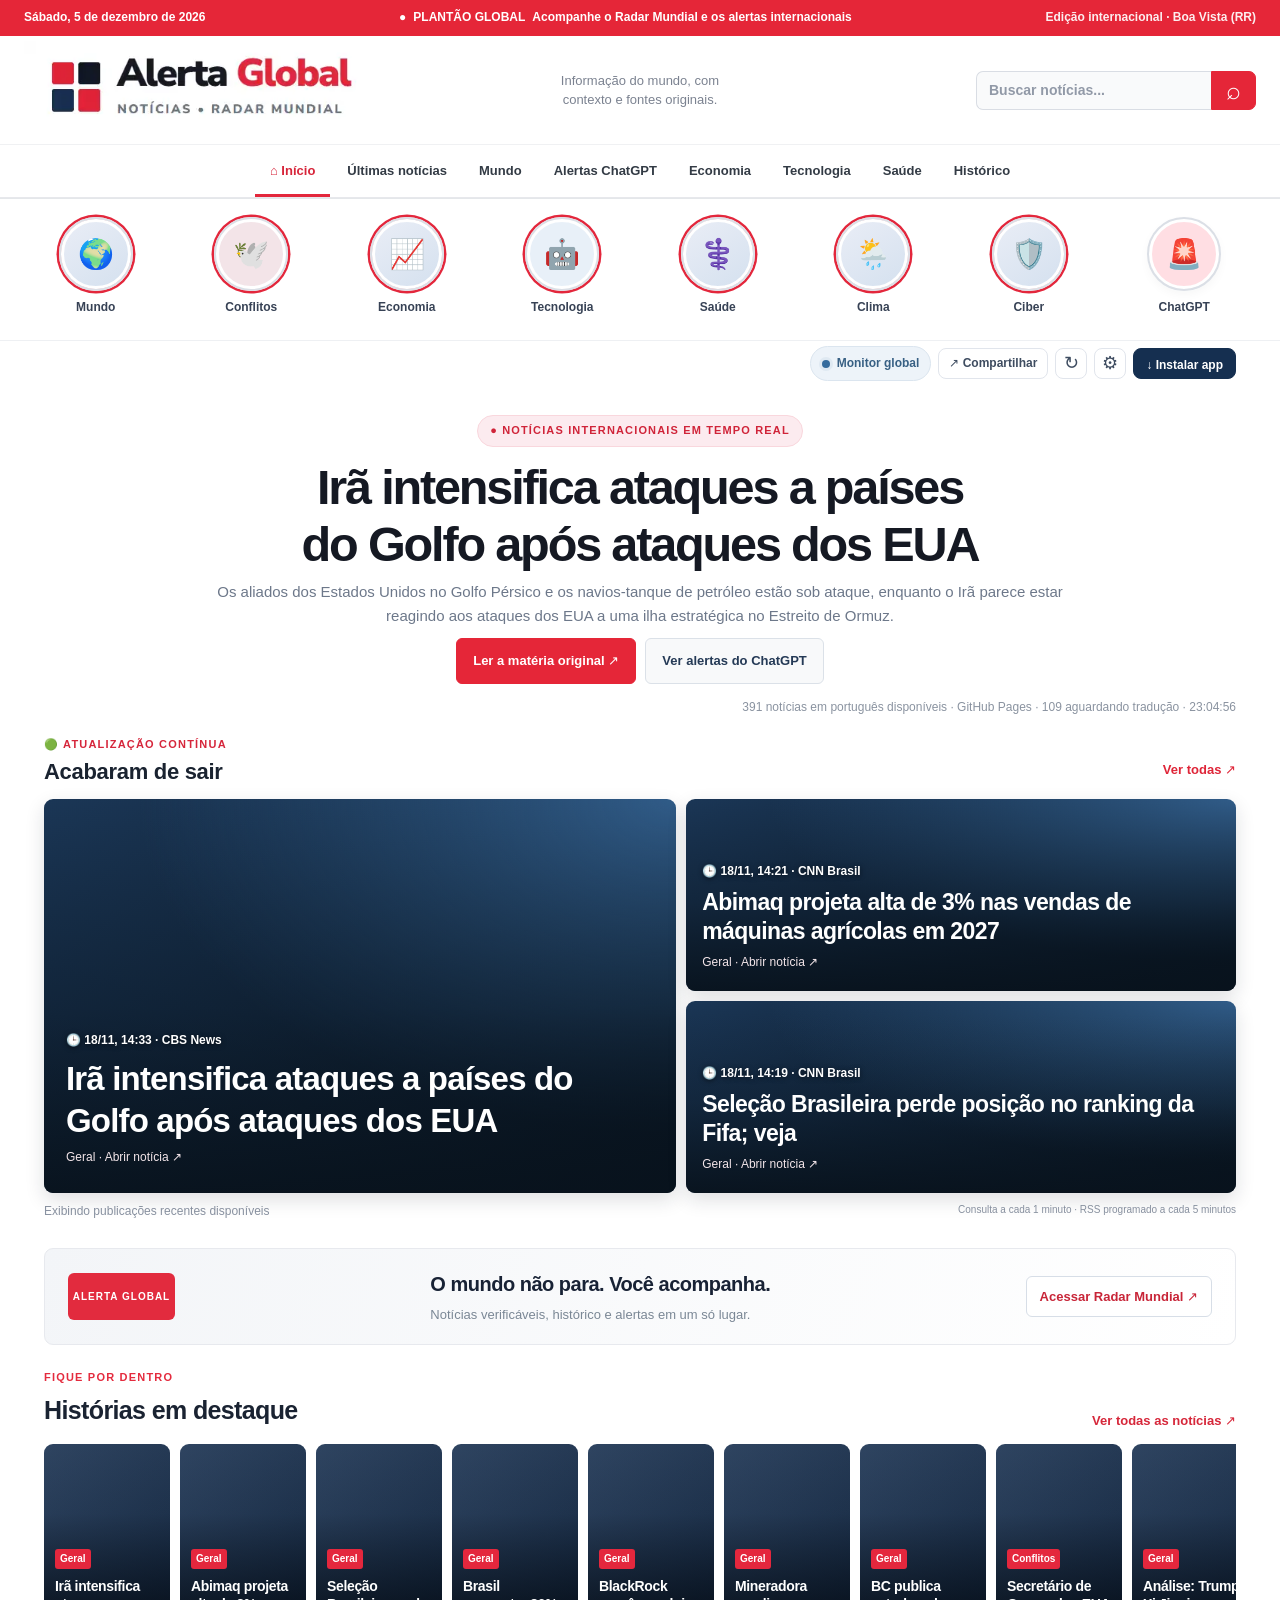
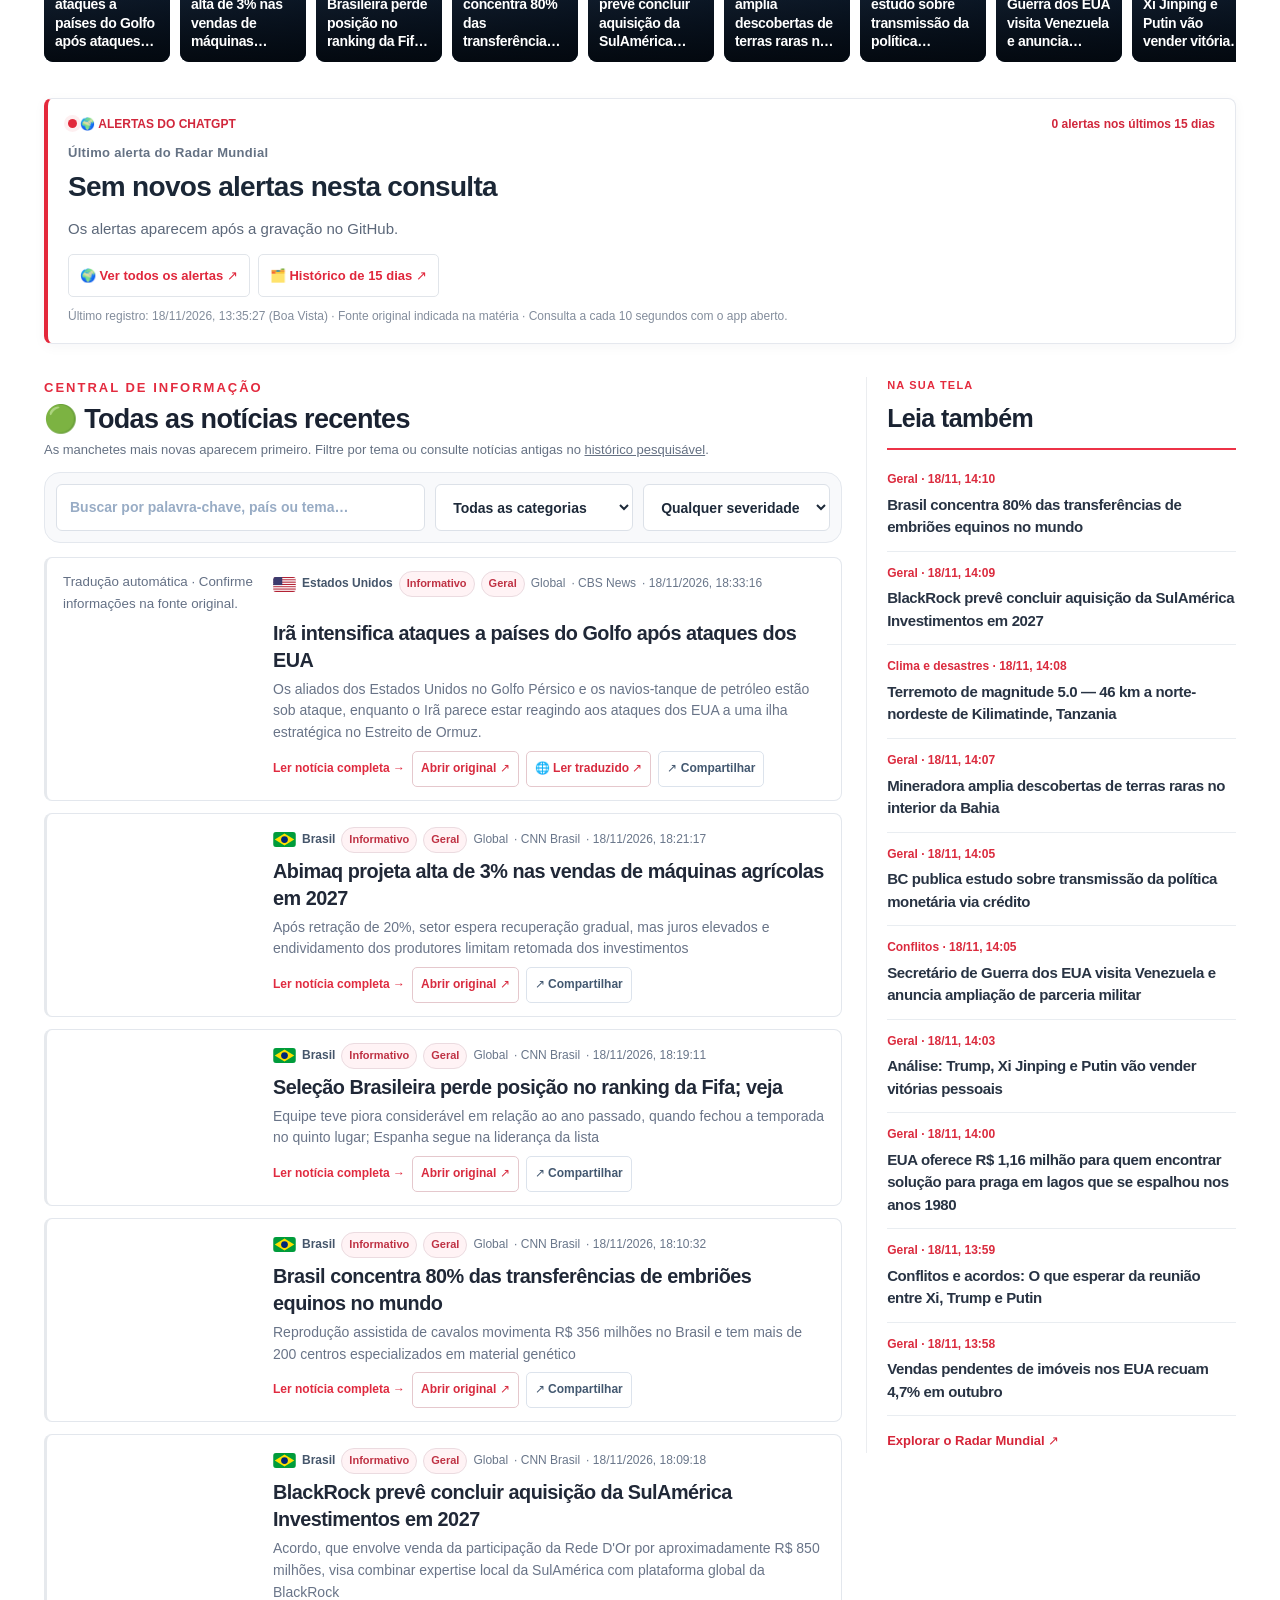
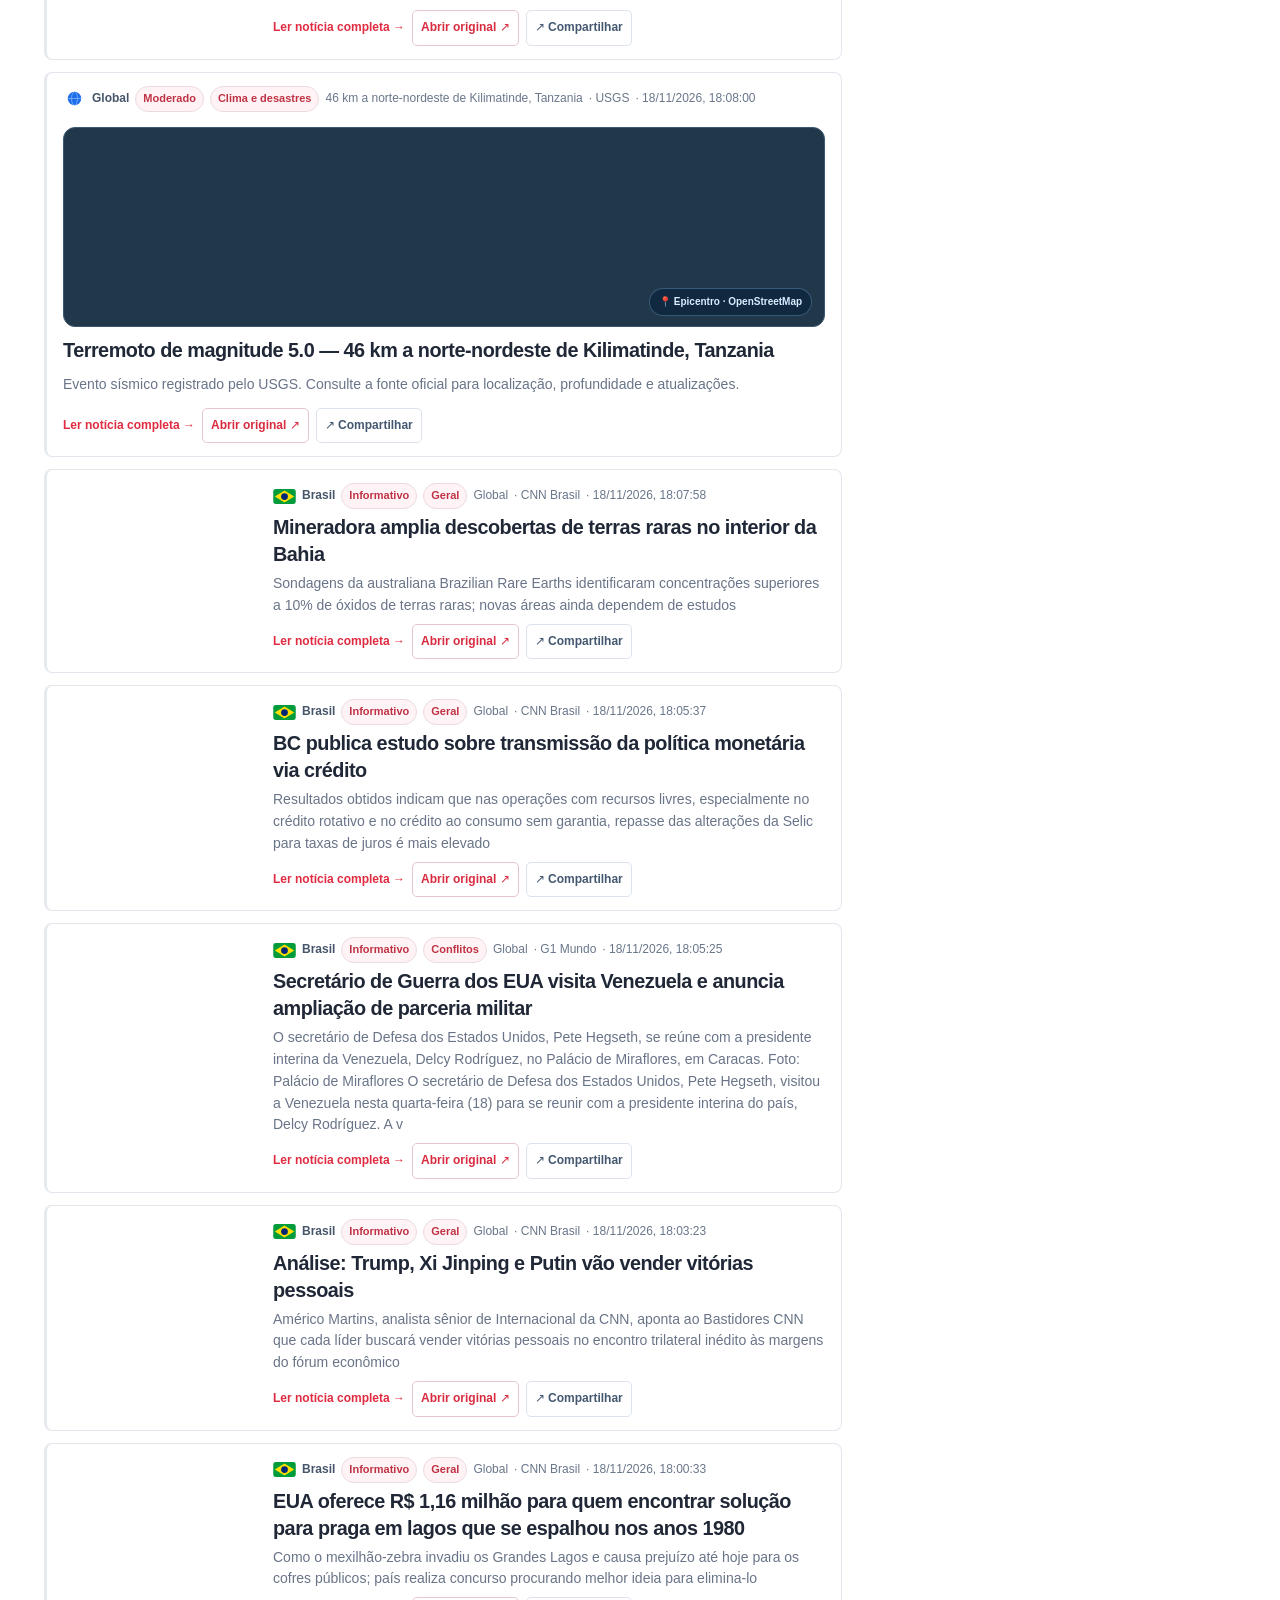
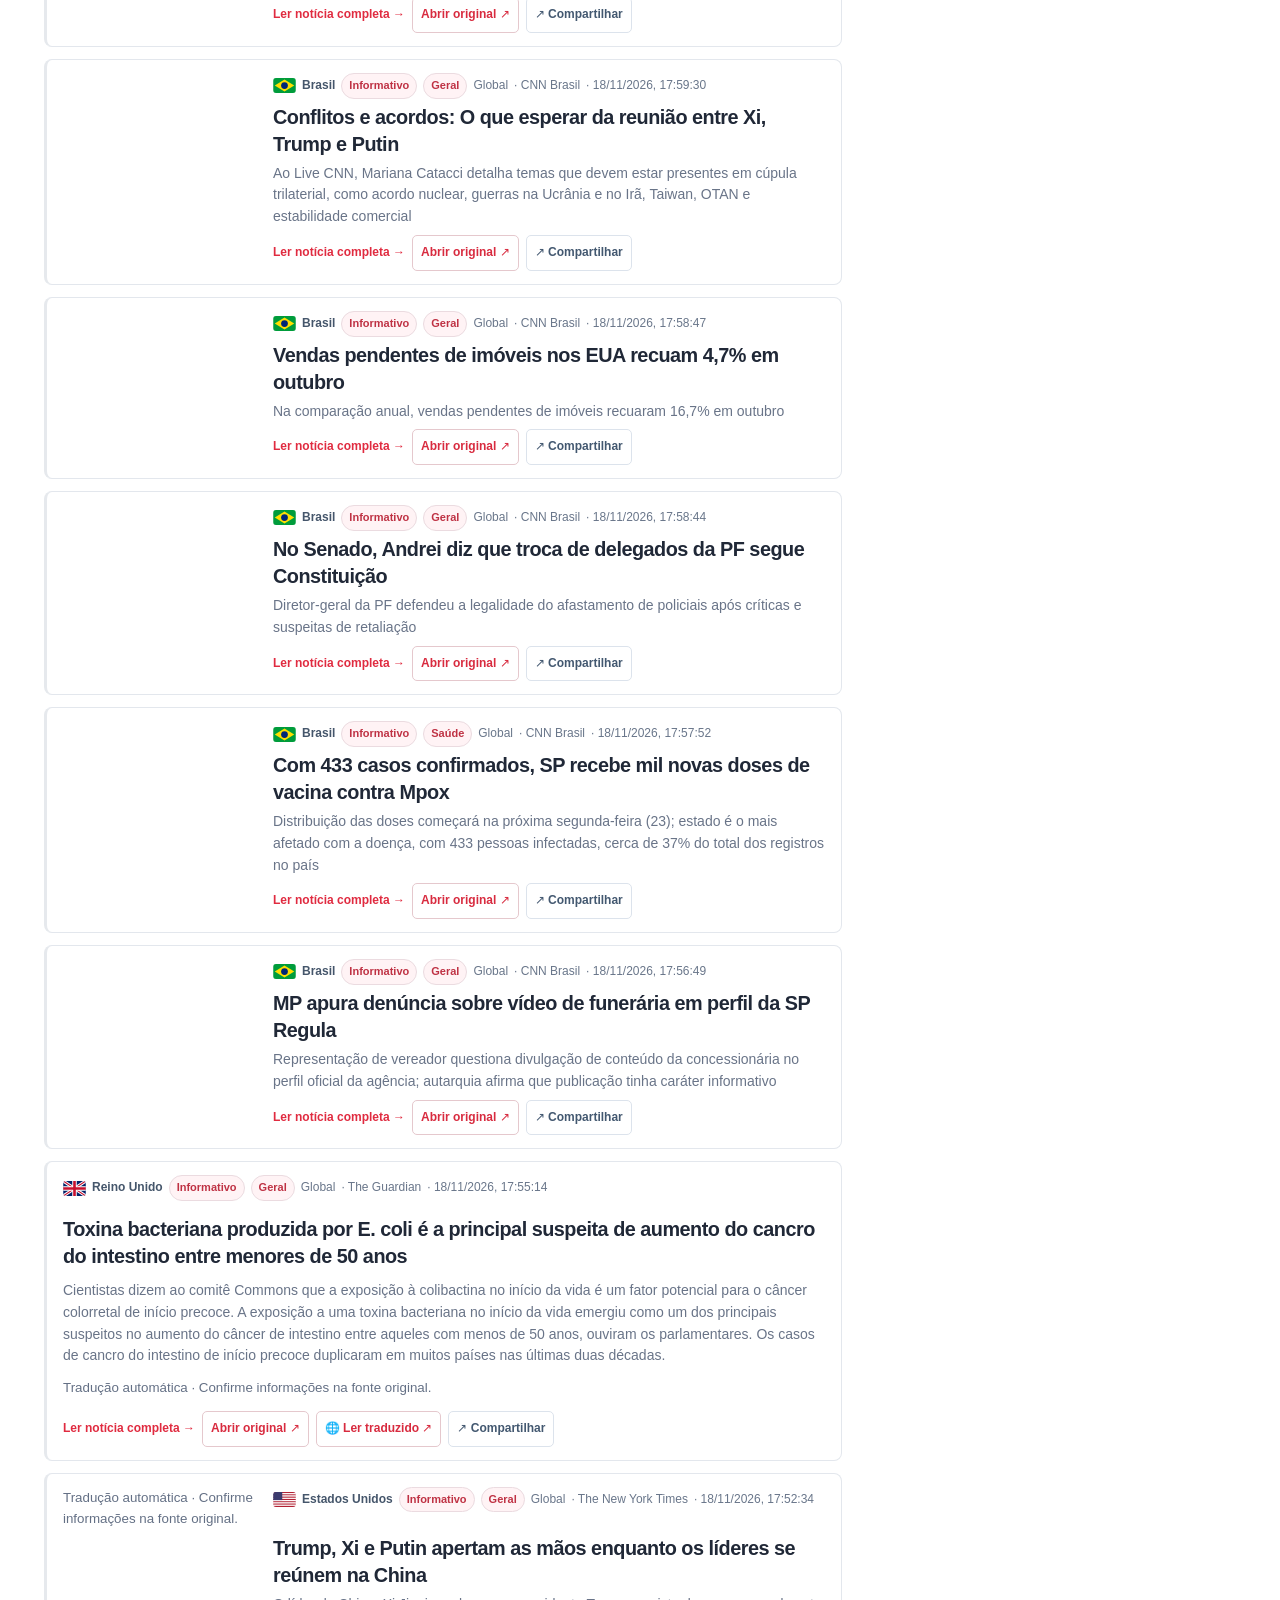
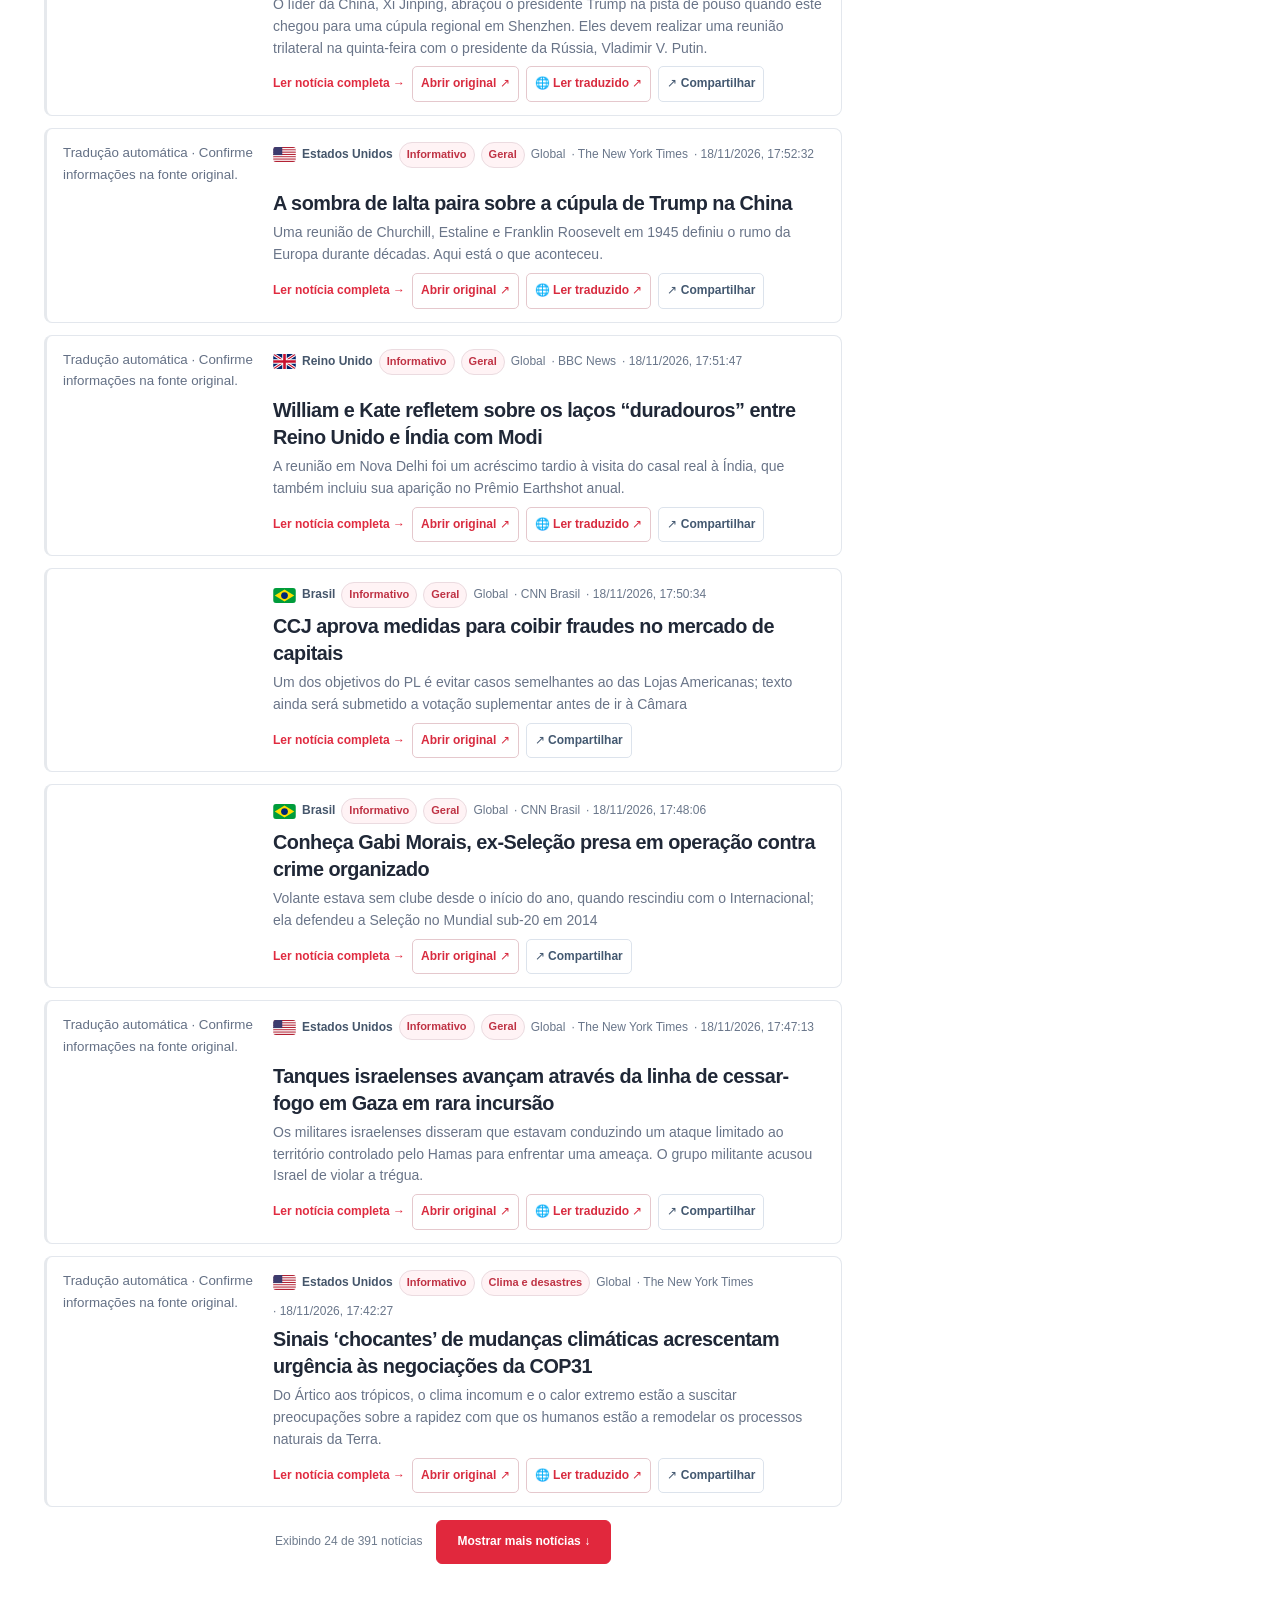
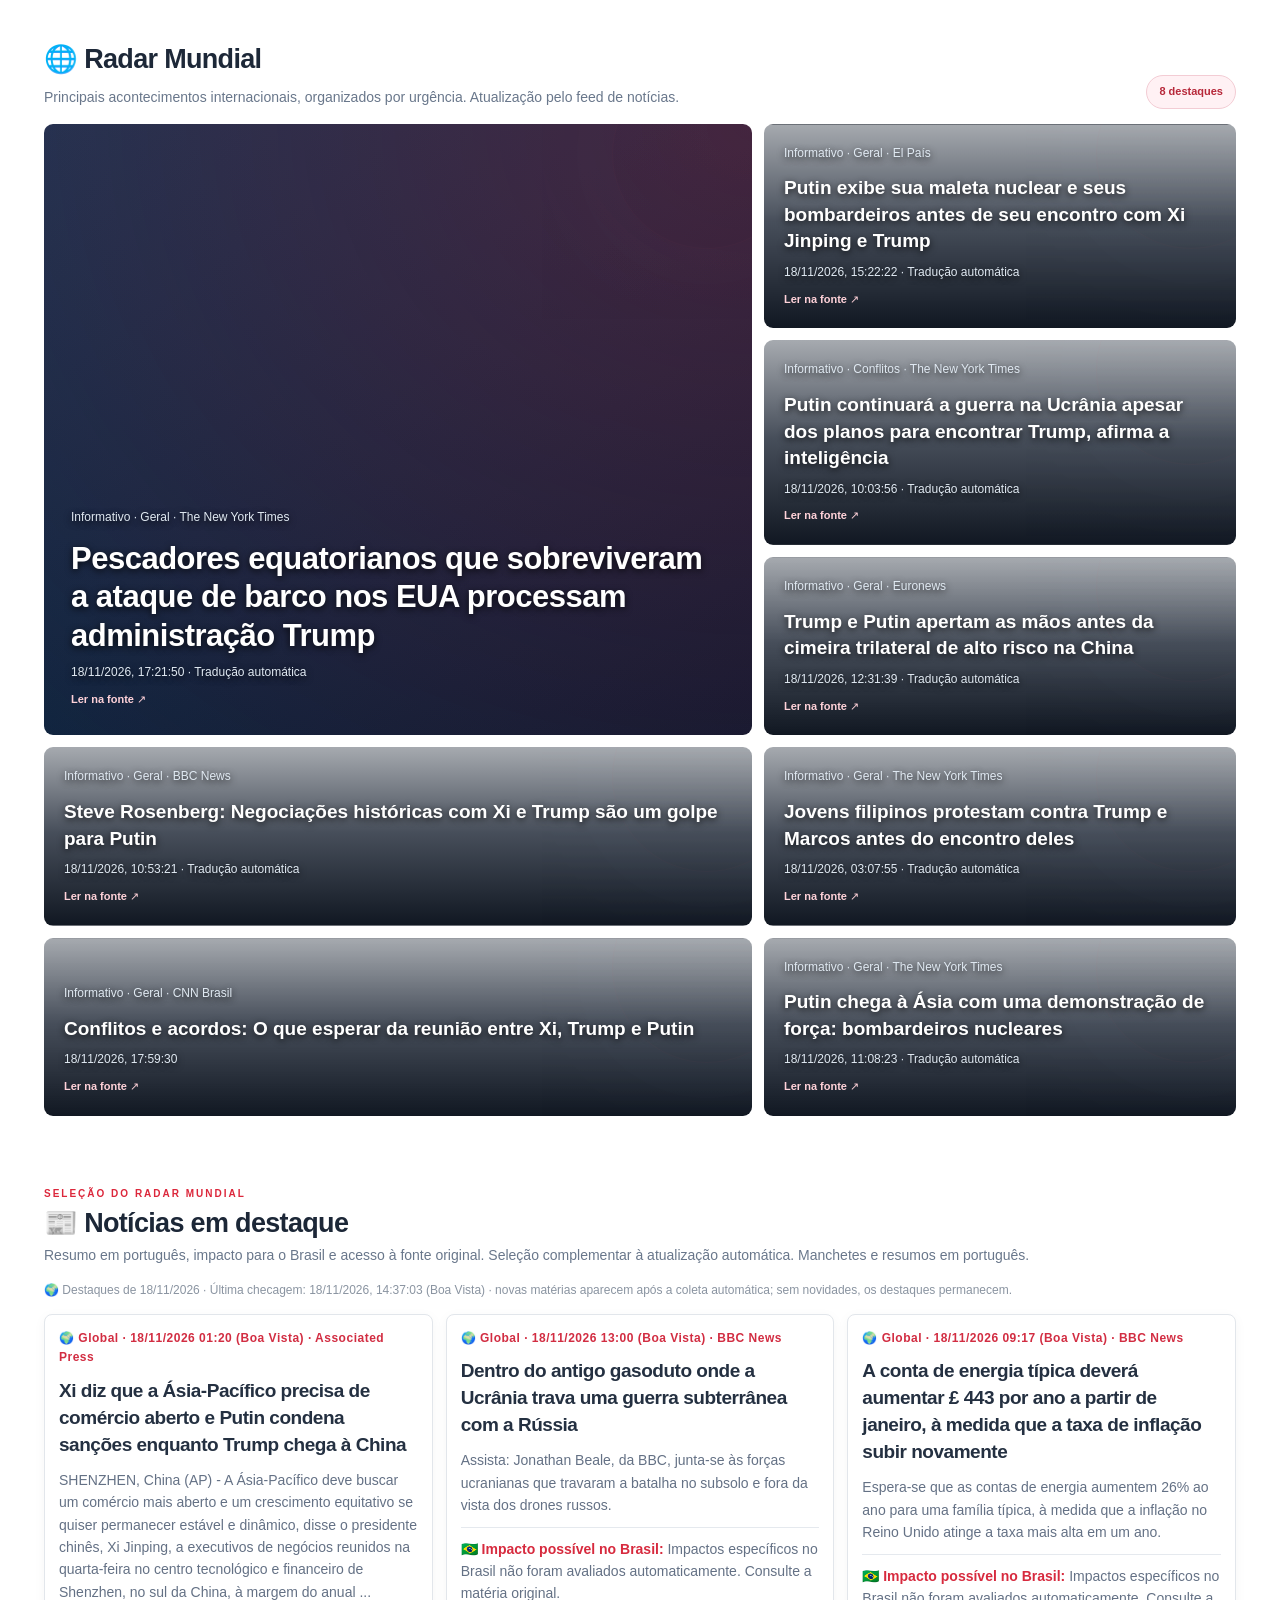
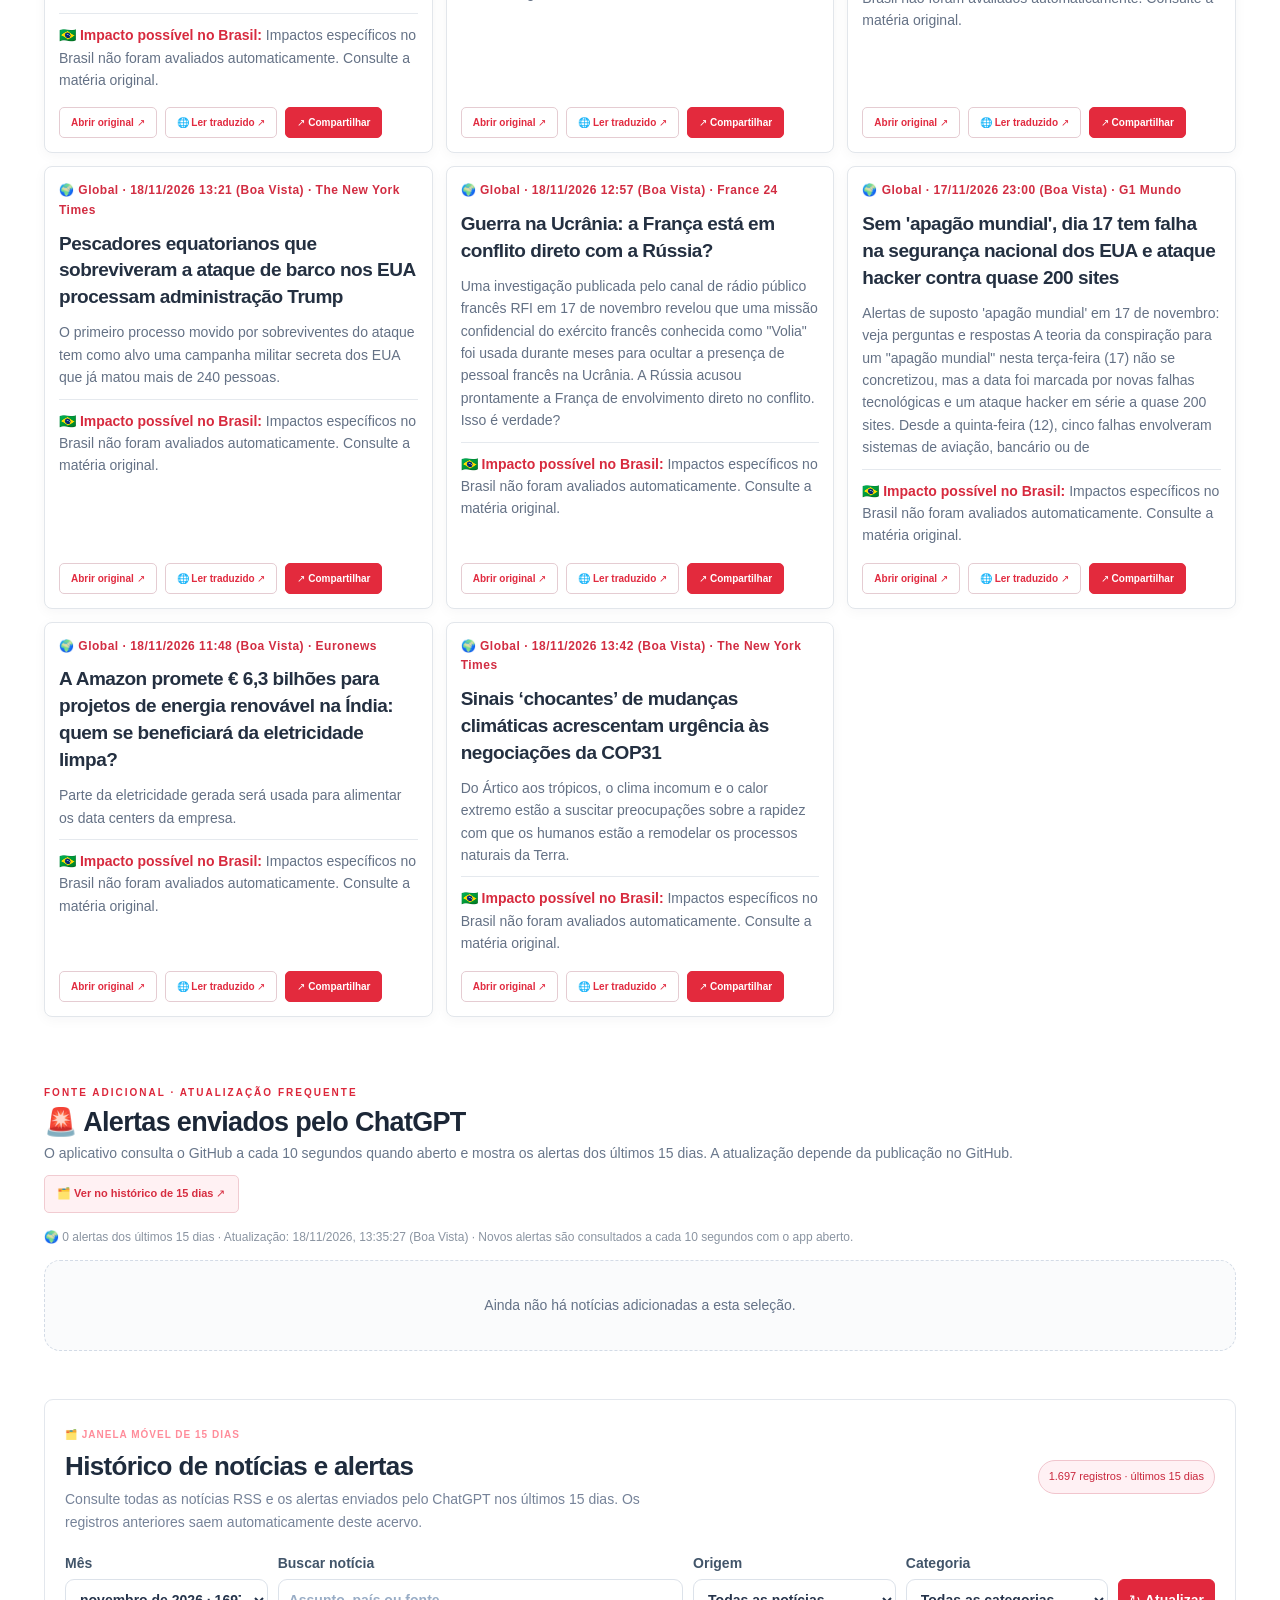
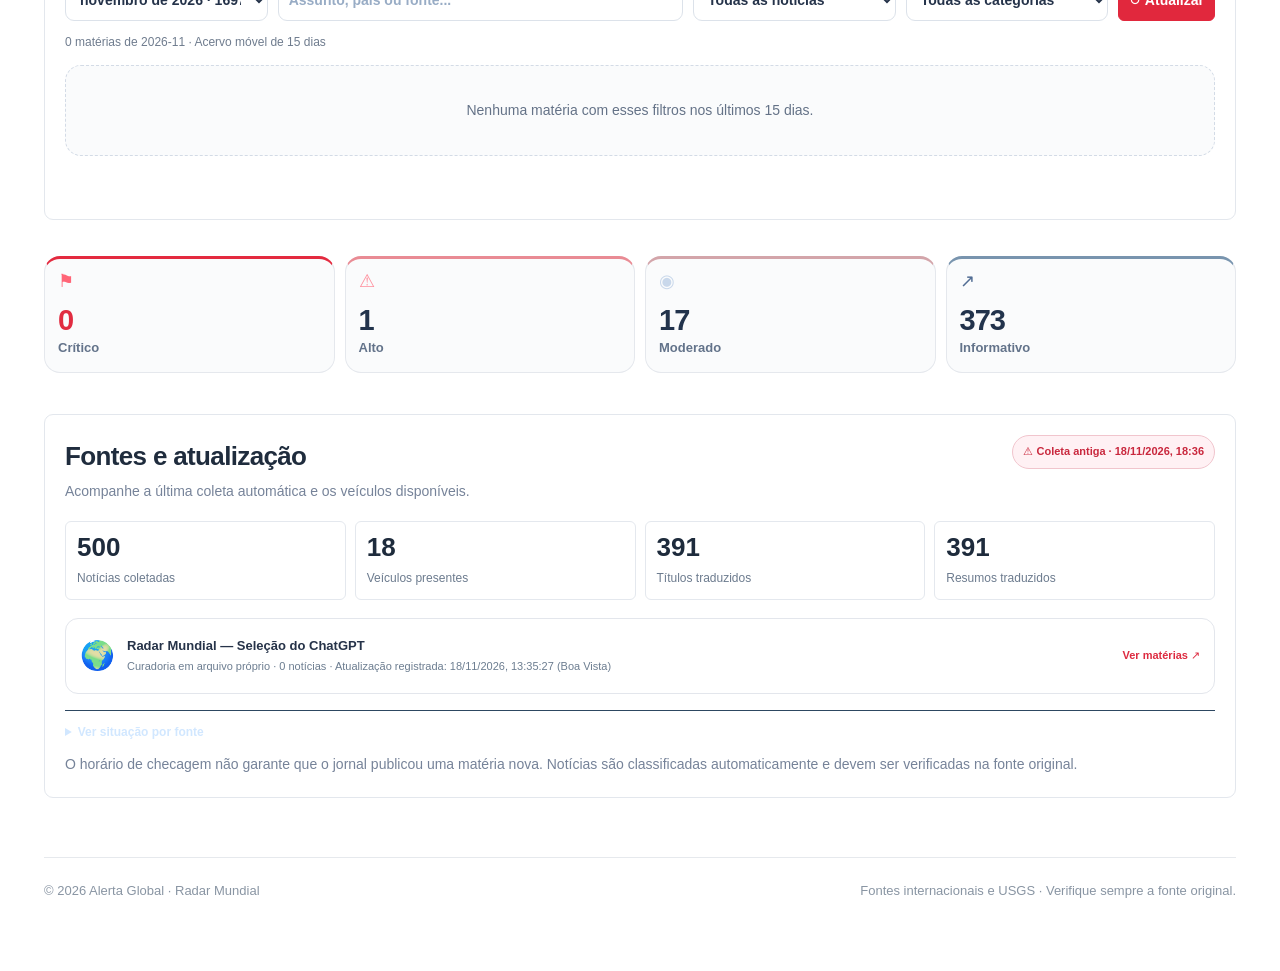
==== commit fdb6659a: "Adiciona protecao CSP e politica de referrer" ====
--- a/index.html
+++ b/index.html
@@ -3,6 +3,8 @@
 <head>
 <meta charset="UTF-8">
 <meta name="viewport" content="width=device-width, initial-scale=1.0, viewport-fit=cover">
+<meta http-equiv="Content-Security-Policy" content="default-src 'self'; script-src 'self' 'unsafe-inline'; style-src 'self' 'unsafe-inline' https://fonts.googleapis.com; font-src 'self' https://fonts.gstatic.com; img-src 'self' data: blob: https:; connect-src 'self' https://raw.githubusercontent.com https://api.gdeltproject.org https://earthquake.usgs.gov; frame-src https://www.openstreetmap.org; worker-src 'self'; manifest-src 'self'; object-src 'none'; base-uri 'self'; form-action 'self'; upgrade-insecure-requests">
+  <meta name="referrer" content="strict-origin-when-cross-origin">
 <meta name="theme-color" content="#df2337">
 <meta name="color-scheme" content="light">
 <meta name="ag-theme-version" content="logo-mobile-20261117-v4">
